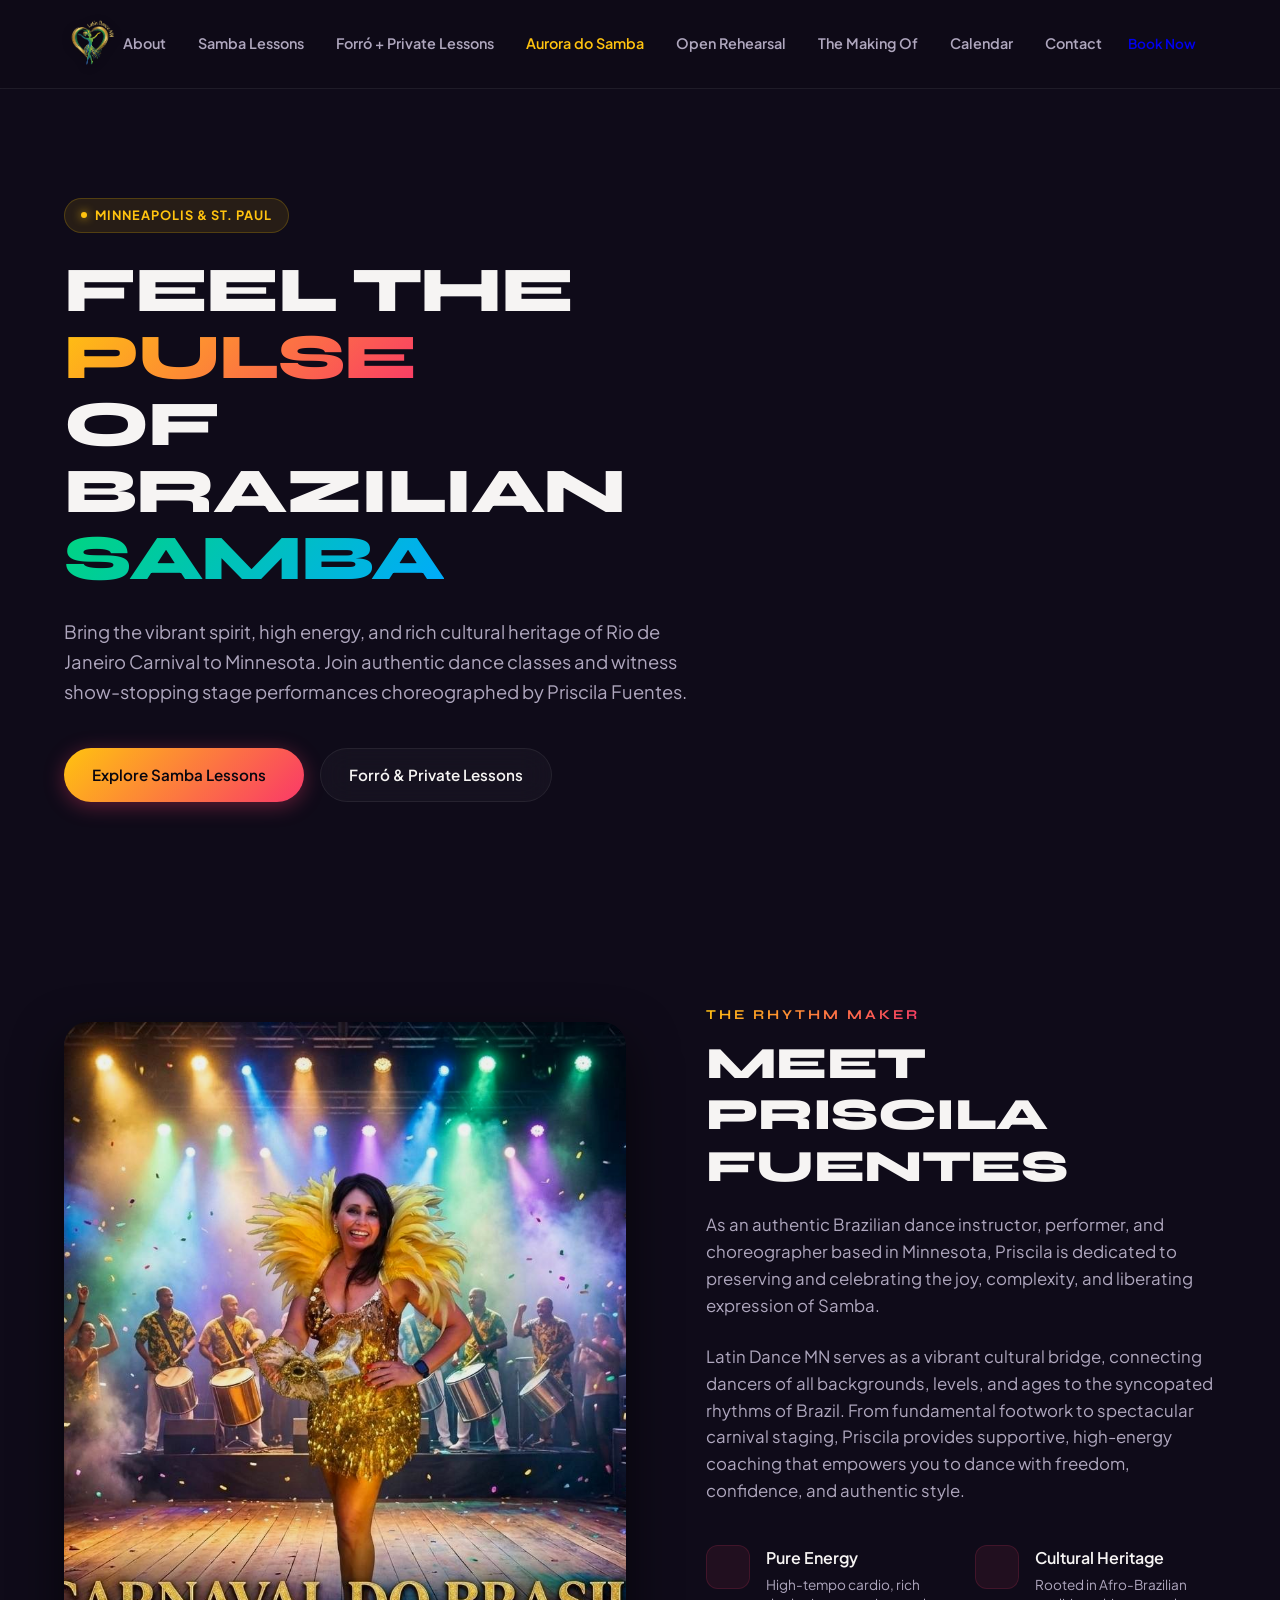
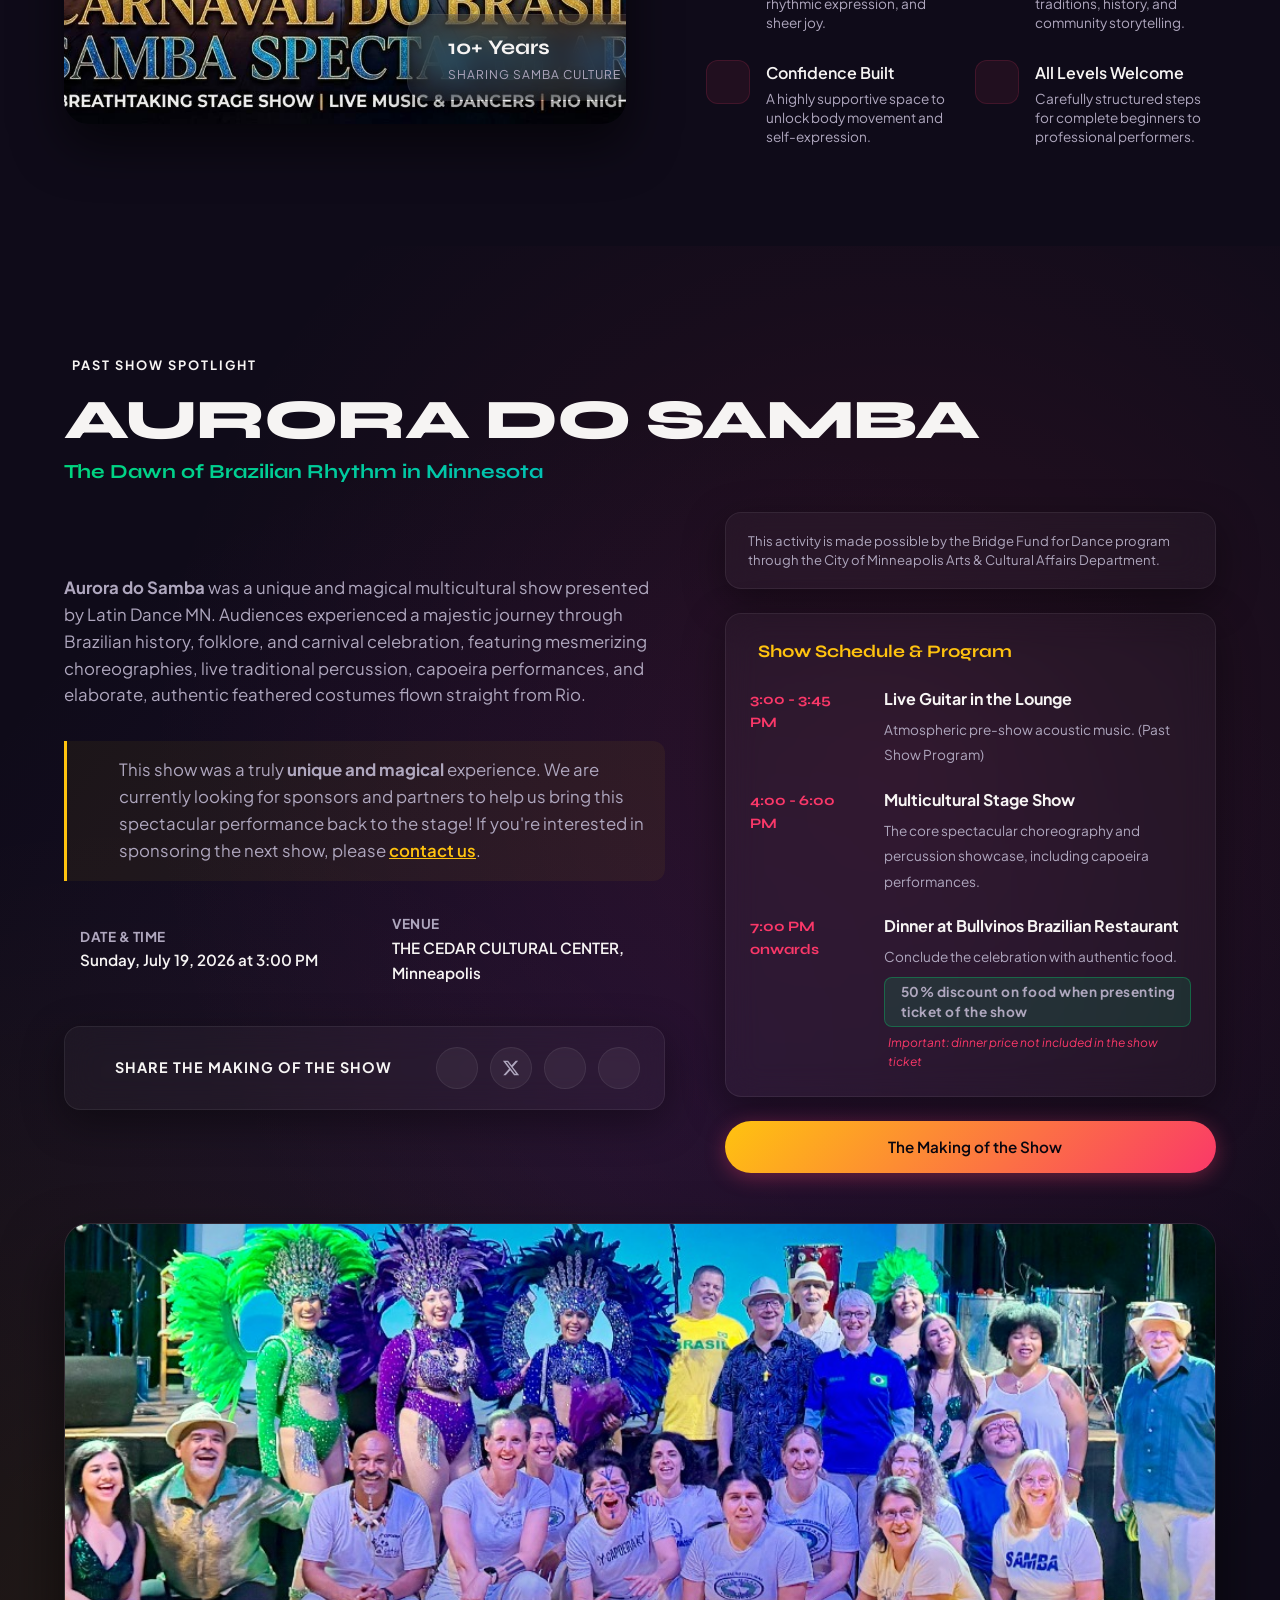
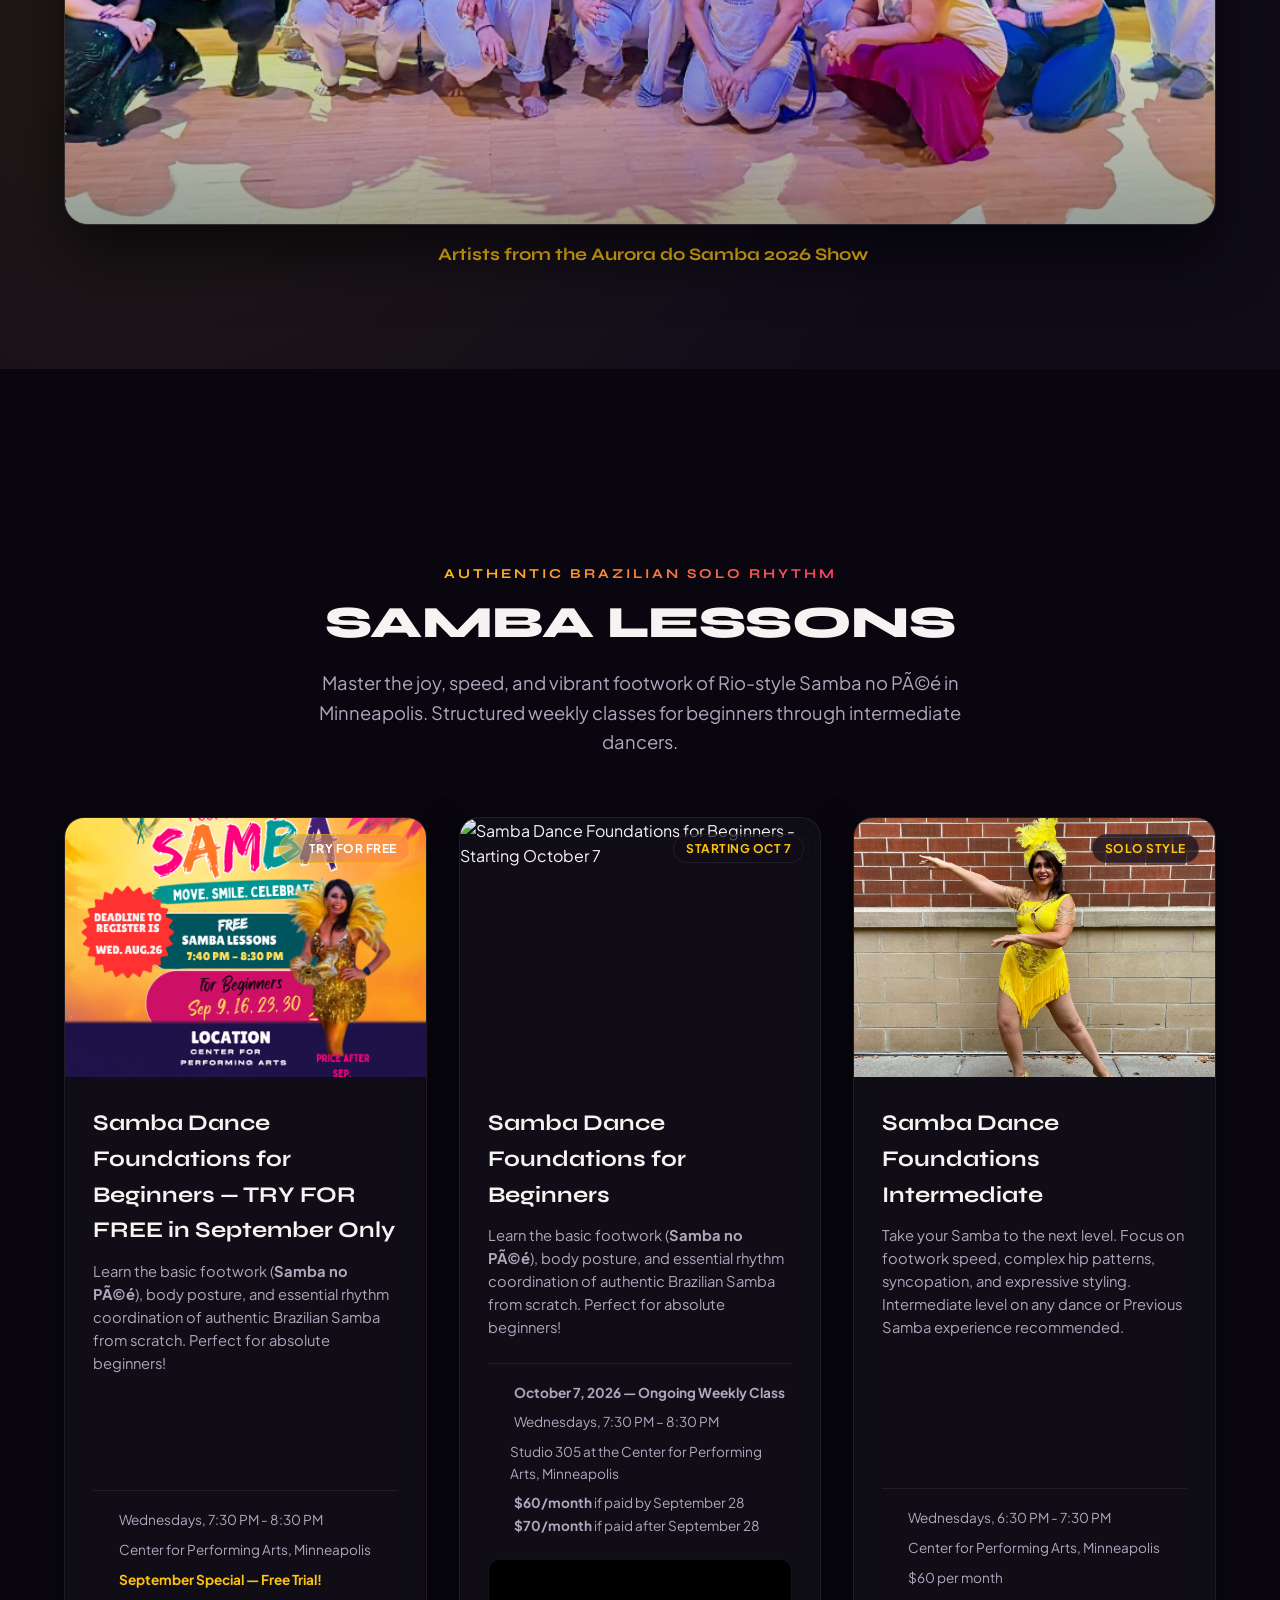
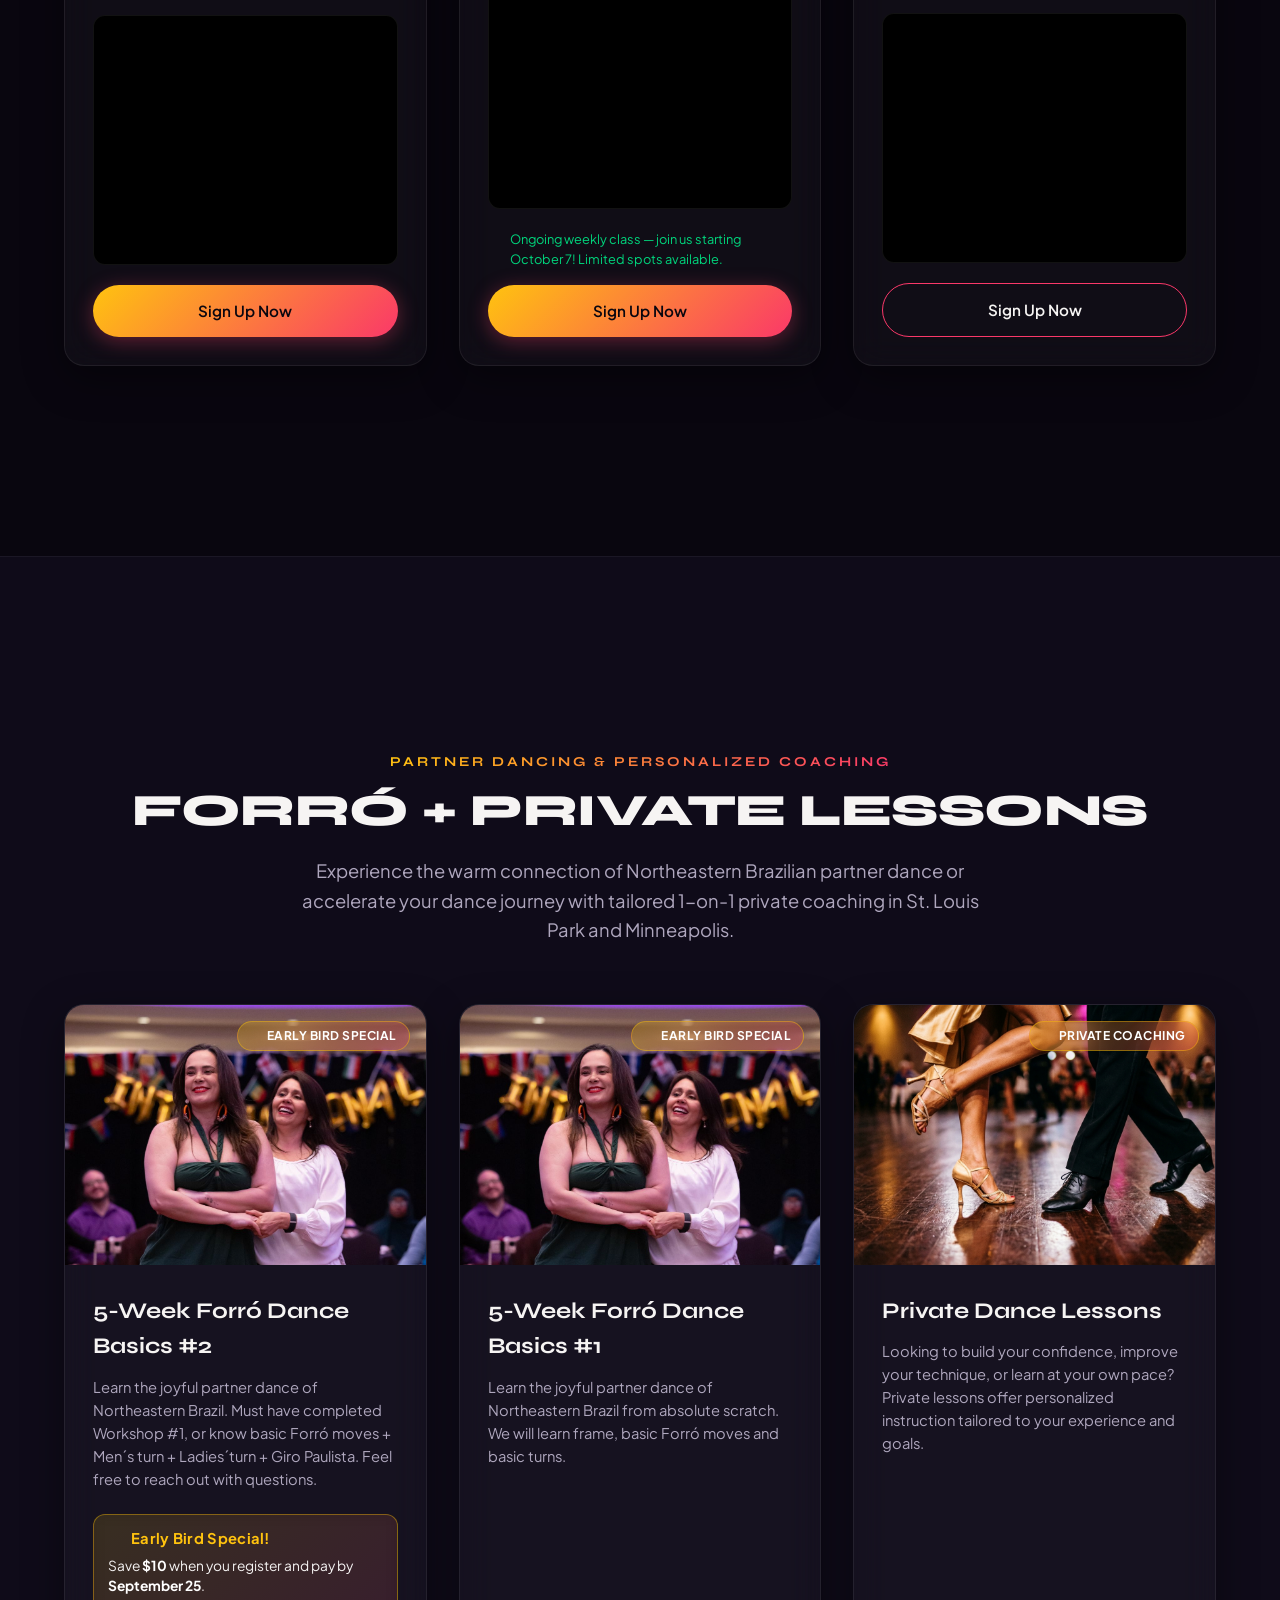
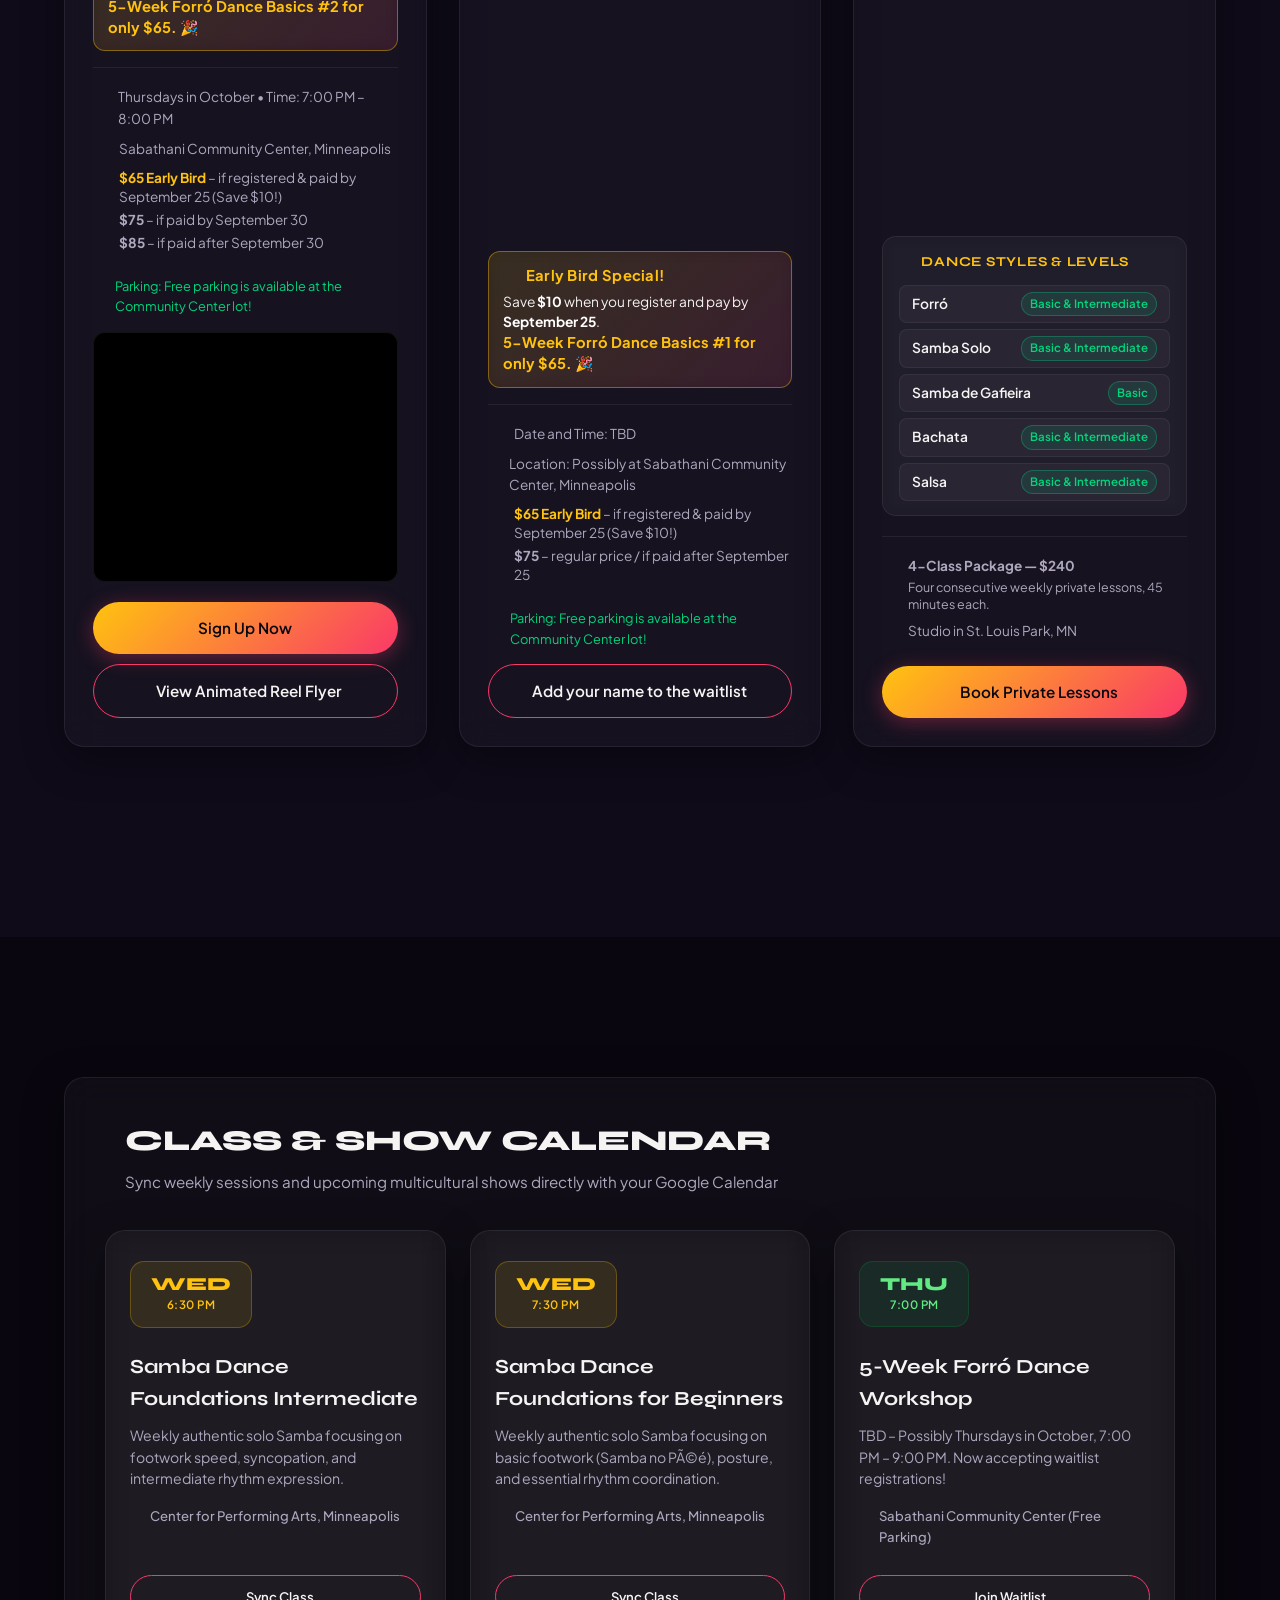
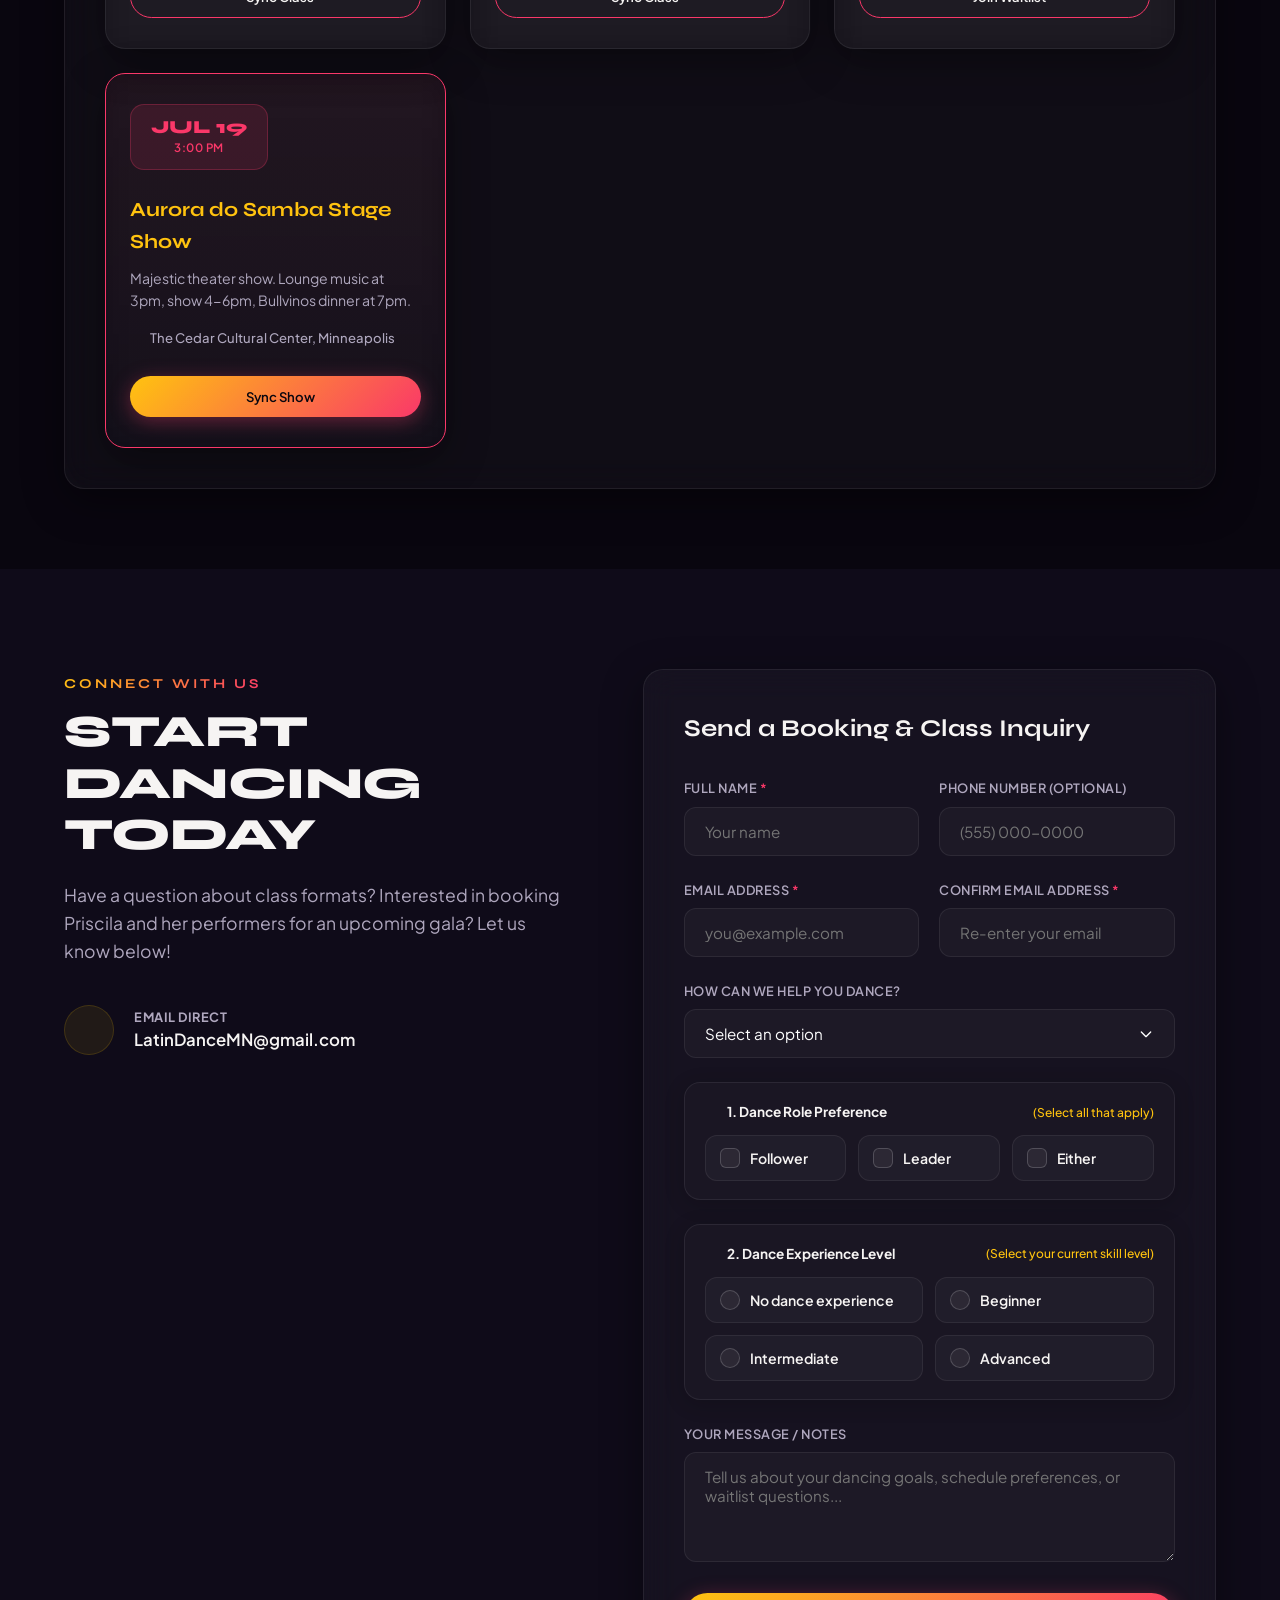
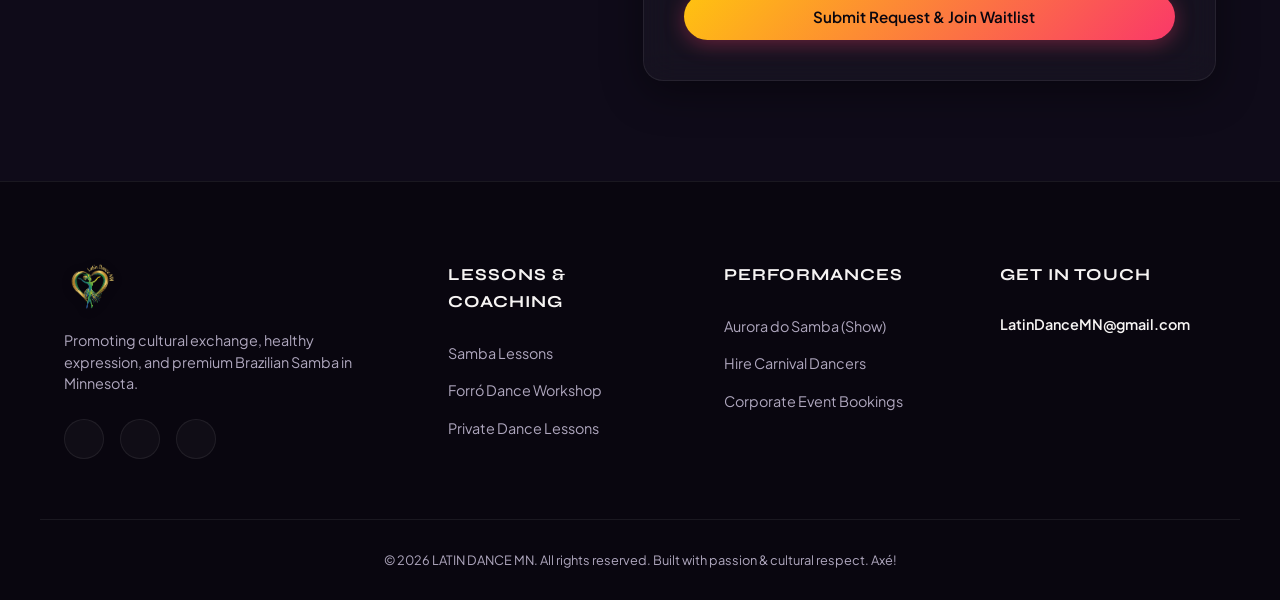
==== index.html @ f22fe615 "Add confirm email box and upgraded email validation Add confirm email box and upgraded email validat" ====
<!DOCTYPE html>
<html lang="en">
<head>
    <meta charset="UTF-8">
    <meta name="viewport" content="width=device-width, initial-scale=1.0">
    <title>Latin Dance MN | Authentic Brazilian Samba Classes & Performances</title>
    
    <!-- SEO Meta Tags -->
    <meta name="description" content="Experience the passion and rhythm of authentic Brazilian Samba in Minnesota with Priscila Fuentes. Join Samba classes, book breathtaking carnival performances, and get tickets for Aurora do Samba!">
    <meta name="keywords" content="Samba MN, Latin Dance Minnesota, Samba classes Minneapolis, Samba dancer St Paul, Brazilian dance instructor, Samba performance, Aurora do Samba, Priscila Fuentes">
    <meta name="author" content="Latin Dance MN">
    
    <!-- Open Graph / Facebook -->
    <meta property="og:type" content="website">
    <meta property="og:url" content="https://latindancemn.com/">
    <meta property="og:title" content="Latin Dance MN | Authentic Brazilian Samba in Minnesota">
    <meta property="og:description" content="Experience the energy of Rio Carnival right here in Minnesota. Samba classes, private coaching, and spectacular stage performances by Priscila Fuentes.">
    <meta property="og:image" content="assets/hero_bg.png">

    <!-- Twitter -->
    <meta property="twitter:card" content="summary_large_image">
    <meta property="twitter:title" content="Latin Dance MN | Authentic Brazilian Samba in Minnesota">
    <meta property="twitter:description" content="Join Samba classes, book breathtaking carnival performances, and get tickets for Aurora do Samba in Minnesota.">
    <meta property="twitter:image" content="assets/hero_bg.png">

    <!-- Google Fonts -->
    <link rel="preconnect" href="https://fonts.googleapis.com">
    <link rel="preconnect" href="https://fonts.gstatic.com" crossorigin>
    <link href="https://fonts.googleapis.com/css2?family=Plus+Jakarta+Sans:wght@300;400;500;600;700&family=Syne:wght@500;700;800&display=swap" rel="stylesheet">
    
    <!-- Lucide Icons for high-end iconography -->
    <script src="https://unpkg.com/lucide@latest"></script>

    <!-- Custom Styling -->
    <link rel="stylesheet" href="style.css?v=2.1">
</head>
<body>
    
    <!-- Background Ambient Glows -->
    <div class="ambient-glow glow-1"></div>
    <div class="ambient-glow glow-2"></div>
    <div class="ambient-glow glow-3"></div>

    <!-- Navigation Header -->
    <header class="main-header">
        <div class="header-container">
            <a href="#" class="logo">
                <img src="assets/logo_new.png" alt="Latin Dance MN Logo" class="logo-img">
                <span class="logo-text"><span class="logo-accent">LATIN DANCE</span> MN</span>
            </a>
            
            <nav class="nav-menu" id="navMenu">
                <a href="#about" class="nav-link">About</a>
                <a href="#samba-lessons" class="nav-link">Samba Lessons</a>
                <a href="#forro-private" class="nav-link">Forró + Private Lessons</a>
                <a href="#aurora" class="nav-link highlighted-nav">Aurora do Samba</a>
                <a href="https://www.instagram.com/reel/DZa_QMSOzoN/?igsh=MTI3dDJyNWJzODJwcg==" target="_blank" rel="noopener noreferrer" class="nav-link">Open Rehearsal</a>
                <a href="https://canva.link/themakingofauroradosambashow" target="_blank" rel="noopener noreferrer" class="nav-link">The Making Of</a>
                <a href="#calendar" class="nav-link">Calendar</a>
                <a href="#contact" class="nav-link">Contact</a>
            </nav>

            <div class="nav-actions">
                <a href="#contact" class="btn btn-nav">Book Now</a>
                <button class="mobile-toggle" id="mobileToggle" aria-label="Toggle Menu">
                    <i data-lucide="menu" class="icon-open"></i>
                    <i data-lucide="x" class="icon-close" style="display: none;"></i>
                </button>
            </div>
        </div>
    </header>

    <!-- Hero Section -->
    <section class="hero" id="hero">
        <div class="hero-bg" style="background-image: linear-gradient(to right, rgba(15, 10, 24, 0.9) 30%, rgba(15, 10, 24, 0.4) 100%), url('assets/hero_bg.png');"></div>
        <div class="hero-container">
            <div class="hero-content">
                <div class="badge-container">
                    <span class="badge"><span class="badge-dot"></span> Minneapolis & St. Paul</span>
                </div>
                <h1 class="hero-title">
                    FEEL THE <span class="text-gradient">PULSE</span><br>
                    OF BRAZILIAN <span class="text-gradient-alt">SAMBA</span>
                </h1>
                <p class="hero-description">
                    Bring the vibrant spirit, high energy, and rich cultural heritage of Rio de Janeiro Carnival to Minnesota. Join authentic dance classes and witness show-stopping stage performances choreographed by Priscila Fuentes.
                </p>
                <div class="hero-actions">
                    <a href="#samba-lessons" class="btn btn-primary">
                        <span>Explore Samba Lessons</span>
                        <i data-lucide="arrow-right"></i>
                    </a>
                    <a href="#forro-private" class="btn btn-secondary">
                        <span>Forró & Private Lessons</span>
                    </a>
                </div>
            </div>
        </div>
        <div class="hero-scroll-indicator">
            <a href="#about" class="scroll-arrow" aria-label="Scroll down">
                <i data-lucide="chevron-down"></i>
            </a>
        </div>
    </section>

    <!-- About Section -->
    <section class="about" id="about">
        <div class="section-container">
            <div class="about-grid">
                <div class="about-visual">
                    <div class="visual-card">
                        <img src="assets/meet_priscila.jpg" alt="Samba Show Performance" class="visual-img">
                        <div class="visual-overlay-card glass">
                            <i data-lucide="sparkles" class="card-icon text-gradient"></i>
                            <div class="card-text">
                                <span class="card-title">10+ Years</span>
                                <span class="card-subtitle">Sharing Samba Culture</span>
                            </div>
                        </div>
                    </div>
                </div>
                <div class="about-content">
                    <span class="section-subtitle text-gradient">The Rhythm Maker</span>
                    <h2 class="section-title">MEET PRISCILA FUENTES</h2>
                    <p class="section-desc">
                        As an authentic Brazilian dance instructor, performer, and choreographer based in Minnesota, Priscila is dedicated to preserving and celebrating the joy, complexity, and liberating expression of Samba. 
                    </p>
                    <p class="section-desc">
                        Latin Dance MN serves as a vibrant cultural bridge, connecting dancers of all backgrounds, levels, and ages to the syncopated rhythms of Brazil. From fundamental footwork to spectacular carnival staging, Priscila provides supportive, high-energy coaching that empowers you to dance with freedom, confidence, and authentic style.
                    </p>
                    
                    <div class="pillars-grid">
                        <div class="pillar-item">
                            <div class="pillar-icon"><i data-lucide="zap"></i></div>
                            <div>
                                <h4 class="pillar-title">Pure Energy</h4>
                                <p class="pillar-desc">High-tempo cardio, rich rhythmic expression, and sheer joy.</p>
                            </div>
                        </div>
                        <div class="pillar-item">
                            <div class="pillar-icon"><i data-lucide="heart"></i></div>
                            <div>
                                <h4 class="pillar-title">Cultural Heritage</h4>
                                <p class="pillar-desc">Rooted in Afro-Brazilian traditions, history, and community storytelling.</p>
                            </div>
                        </div>
                        <div class="pillar-item">
                            <div class="pillar-icon"><i data-lucide="shield-check"></i></div>
                            <div>
                                <h4 class="pillar-title">Confidence Built</h4>
                                <p class="pillar-desc">A highly supportive space to unlock body movement and self-expression.</p>
                            </div>
                        </div>
                        <div class="pillar-item">
                            <div class="pillar-icon"><i data-lucide="users"></i></div>
                            <div>
                                <h4 class="pillar-title">All Levels Welcome</h4>
                                <p class="pillar-desc">Carefully structured steps for complete beginners to professional performers.</p>
                            </div>
                        </div>
                    </div>
                </div>
            </div>
        </div>
    </section>

    <!-- Aurora do Samba Spotlight Section -->
    <section class="aurora" id="aurora">
        <div class="aurora-backdrop"></div>
        <div class="section-container">
            <div class="show-badge">
                <i data-lucide="sparkles" class="text-gradient"></i>
                <span>PAST SHOW SPOTLIGHT</span>
            </div>
            <h2 class="aurora-title">AURORA DO SAMBA</h2>
            <p class="aurora-tagline text-gradient-alt">The Dawn of Brazilian Rhythm in Minnesota</p>

            <div class="aurora-grid">
                <div class="aurora-content">
                    <p class="aurora-description">
                        <strong>Aurora do Samba</strong> was a unique and magical multicultural show presented by Latin Dance MN. Audiences experienced a majestic journey through Brazilian history, folklore, and carnival celebration, featuring mesmerizing choreographies, live traditional percussion, capoeira performances, and elaborate, authentic feathered costumes flown straight from Rio.
                    </p>
                    <p class="aurora-description sponsor-note">
                        <i data-lucide="sparkles" class="sponsor-icon"></i>
                        <span>This show was a truly <strong>unique and magical</strong> experience. We are currently looking for sponsors and partners to help us bring this spectacular performance back to the stage! If you're interested in sponsoring the next show, please <a href="#contact" class="sponsor-link">contact us</a>.</span>
                    </p>
                    
                    <div class="show-meta-grid">
                        <div class="show-meta-item">
                            <i data-lucide="calendar"></i>
                            <div>
                                <strong>Date & Time</strong>
                                <span>Sunday, July 19, 2026 at 3:00 PM</span>
                            </div>
                        </div>
                        <div class="show-meta-item">
                            <i data-lucide="map-pin"></i>
                            <div>
                                <strong>Venue</strong>
                                <span>THE CEDAR CULTURAL CENTER, Minneapolis</span>
                            </div>
                        </div>
                    </div>

                    <!-- Post on Social Media share actions -->
                    <div class="aurora-share glass animate-on-scroll">
                        <span class="share-title">
                            <i data-lucide="share-2" class="text-gradient"></i>
                            <span>Share the Making of the Show</span>
                        </span>
                        <div class="share-buttons">
                            <a href="https://www.facebook.com/sharer/sharer.php?u=https%3A%2F%2Fcanva.link%2Fthemakingofauroradosambashow" target="_blank" rel="noopener noreferrer" class="share-btn facebook" aria-label="Share on Facebook">
                                <i data-lucide="facebook"></i>
                            </a>
                            <a href="https://twitter.com/intent/tweet?url=https%3A%2F%2Fcanva.link%2Fthemakingofauroradosambashow&text=Take%20a%20behind-the-scenes%20look%20at%20the%20Making%20of%20Aurora%20do%20Samba%20Show!" target="_blank" rel="noopener noreferrer" class="share-btn twitter" aria-label="Share on X (Twitter)">
                                <svg width="18" height="18" viewBox="0 0 24 24" fill="currentColor" style="display: block; margin-top: 1px;">
                                    <path d="M18.244 2.25h3.308l-7.227 8.26 8.502 11.24H16.17l-5.214-6.817L4.99 21.75H1.68l7.73-8.835L1.254 2.25H8.08l4.713 6.231zm-1.161 17.52h1.833L7.084 4.126H5.117z"/>
                                </svg>
                            </a>
                            <a href="https://api.whatsapp.com/send?text=Check%20out%20the%20Making%20of%20Aurora%20do%20Samba%20Show!%20https%3A%2F%2Fcanva.link%2Fthemakingofauroradosambashow" target="_blank" rel="noopener noreferrer" class="share-btn whatsapp" aria-label="Share on WhatsApp">
                                <i data-lucide="message-circle"></i>
                            </a>
                            <a href="https://www.linkedin.com/sharing/share-offsite/?url=https%3A%2F%2Fcanva.link%2Fthemakingofauroradosambashow" target="_blank" rel="noopener noreferrer" class="share-btn linkedin" aria-label="Share on LinkedIn">
                                <i data-lucide="linkedin"></i>
                            </a>
                        </div>
                    </div>

                </div>

                <div class="aurora-visual animate-on-scroll">
                    <!-- Funding Attribution -->
                    <div class="funding-attribution glass" style="margin-top: 0; margin-bottom: 24px;">
                        <img src="assets/minneapolis_logo.png" alt="City of Minneapolis Logo" class="funding-logo" onerror="this.style.display='none'">
                        <p class="funding-text">This activity is made possible by the Bridge Fund for Dance program through the City of Minneapolis Arts & Cultural Affairs Department.</p>
                    </div>

                    <!-- Detailed Show Schedule -->
                    <div class="show-schedule-card glass" style="margin-bottom: 24px;">
                        <h4 class="schedule-title">
                            <i data-lucide="clock"></i> Show Schedule & Program
                        </h4>
                        <div class="schedule-timeline">
                            <div class="schedule-item">
                                <span class="schedule-time">3:00 - 3:45 PM</span>
                                <div class="schedule-desc">
                                    <strong>Live Guitar in the Lounge</strong>
                                    <span>Atmospheric pre-show acoustic music.</span>
                                    <span>(Past Show Program)</span>
                                </div>
                            </div>
                            <div class="schedule-item">
                                <span class="schedule-time">4:00 - 6:00 PM</span>
                                <div class="schedule-desc">
                                    <strong>Multicultural Stage Show</strong>
                                    <span>The core spectacular choreography and percussion showcase, including capoeira performances.</span>
                                </div>
                            </div>
                            <div class="schedule-item">
                                <span class="schedule-time">7:00 PM onwards</span>
                                <div class="schedule-desc">
                                    <strong>Dinner at Bullvinos Brazilian Restaurant</strong>
                                    <span>Conclude the celebration with authentic food.</span>
                                    <div>
                                        <span class="discount-badge">
                                            <i data-lucide="tag"></i> 50% discount on food when presenting ticket of the show
                                        </span>
                                    </div>
                                    <div class="discount-disclaimer">
                                        <i data-lucide="info"></i> Important: dinner price not included in the show ticket
                                    </div>
                                </div>
                            </div>
                        </div>
                    </div>

                    <div class="aurora-actions">
                        <a href="https://canva.link/themakingofauroradosambashow" target="_blank" rel="noopener noreferrer" class="btn btn-primary btn-aurora btn-making-of" style="width: 100%; justify-content: center;">
                            <i data-lucide="presentation"></i>
                            <span>The Making of the Show</span>
                        </a>
                    </div>
                </div>
            </div>

            <!-- Full Width Group Photo Showcase -->
            <div class="aurora-artist-showcase animate-on-scroll" style="margin-top: 50px;">
                <div class="artist-photo-container glass">
                    <img src="assets/group_aurora.jpg" alt="Artists from the Aurora do Samba 2026 Show" class="artist-photo">
                    <div class="artist-photo-overlay"></div>
                </div>
                <div style="margin-top: 16px; text-align: center; font-family: var(--font-headers); font-weight: 700; font-size: 1.1rem; color: var(--accent-gold); display: flex; align-items: center; justify-content: center; gap: 8px;">
                    <i data-lucide="sparkles" style="width: 18px; height: 18px;"></i>
                    <span>Artists from the Aurora do Samba 2026 Show</span>
                </div>
            </div>
        </div>
    </section>

    <!-- Samba Lessons Section -->
    <section class="classes samba-lessons-section" id="samba-lessons">
        <div class="section-container">
            <div class="section-header text-center">
                <span class="section-subtitle text-gradient">Authentic Brazilian Solo Rhythm</span>
                <h2 class="section-title">SAMBA LESSONS</h2>
                <p class="section-lead">Master the joy, speed, and vibrant footwork of Rio-style Samba no PÃ©é in Minneapolis. Structured weekly classes for beginners through intermediate dancers.</p>
            </div>
            
            <div class="classes-grid">
                <!-- Class Card 1: Beginners - September Free -->
                <div class="class-card glass animate-on-scroll">
                    <div class="class-img-container">
                        <img src="assets/FREE BegginersSambaLessons.png" alt="Samba Dance Foundations for Beginners — TRY FOR FREE in September Only" class="class-img class-img-flyer">
                        <span class="class-tag tag-featured"><i data-lucide="sparkles"></i> TRY FOR FREE</span>
                    </div>
                    <div class="class-body">
                        <h3 class="class-title">Samba Dance Foundations for Beginners — TRY FOR FREE in September Only</h3>
                        <p class="class-desc">Learn the basic footwork (<strong>Samba no PÃ©é</strong>), body posture, and essential rhythm coordination of authentic Brazilian Samba from scratch. Perfect for absolute beginners!</p>
                        <ul class="class-details">
                            <li><i data-lucide="clock"></i> Wednesdays, 7:30 PM - 8:30 PM</li>
                            <li><i data-lucide="map-pin"></i> Center for Performing Arts, Minneapolis</li>
                            <li><i data-lucide="tag"></i> <strong style="color: var(--accent-gold);">September Special — Free Trial!</strong></li>
                        </ul>
                        <div class="class-video-preview" style="margin-bottom: 20px; border-radius: 12px; overflow: hidden; border: 1px solid var(--glass-border); aspect-ratio: 9/16; max-height: 250px; width: 100%; display: flex; justify-content: center; background: black;">
                            <video autoplay loop muted playsinline style="height: 100%; max-width: 100%; object-fit: contain; cursor: pointer;">
                                <source src="assets/Samba for Beginners.mp4" type="video/mp4">
                            </video>
                        </div>
                        <div class="class-footer">
                            <a href="#contact" class="btn btn-primary btn-full class-book-trigger" data-class="Samba Dance Foundations for Beginners - Free September" style="width: 100%; justify-content: center;">Sign Up Now</a>
                        </div>
                    </div>
                </div>

                <!-- Class Card 2: Beginners - Starting October 7 -->
                <div class="class-card glass animate-on-scroll">
                    <div class="class-img-container">
                        <img src="assets/SambaDanceFoundationsforBeginners.jpg" alt="Samba Dance Foundations for Beginners - Starting October 7" class="class-img">
                        <span class="class-tag">Starting Oct 7</span>
                    </div>
                    <div class="class-body">
                        <h3 class="class-title">Samba Dance Foundations for Beginners</h3>
                        <p class="class-desc">Learn the basic footwork (<strong>Samba no PÃ©é</strong>), body posture, and essential rhythm coordination of authentic Brazilian Samba from scratch. Perfect for absolute beginners!</p>
                        <ul class="class-details">
                            <li><i data-lucide="calendar"></i> <strong>October 7, 2026 — Ongoing Weekly Class</strong></li>
                            <li><i data-lucide="clock"></i> Wednesdays, 7:30 PM – 8:30 PM</li>
                            <li><i data-lucide="map-pin"></i> Studio 305 at the Center for Performing Arts, Minneapolis</li>
                            <li class="class-pricing-multi">
                                <i data-lucide="dollar-sign"></i>
                                <div class="pricing-tier-group">
                                    <div><strong>$60/month</strong> if paid by September 28</div>
                                    <div><strong>$70/month</strong> if paid after September 28</div>
                                </div>
                            </li>
                        </ul>
                        <div class="class-video-preview" style="margin-bottom: 20px; border-radius: 12px; overflow: hidden; border: 1px solid var(--glass-border); aspect-ratio: 9/16; max-height: 250px; width: 100%; display: flex; justify-content: center; background: black;">
                            <video autoplay loop muted playsinline style="height: 100%; max-width: 100%; object-fit: contain; cursor: pointer;">
                                <source src="assets/SambaDanceFoundationsforBeginners.mp4" type="video/mp4">
                                <source src="assets/SambaDanceFoundationsforBeginners.mp4.mov" type="video/mp4">
                            </video>
                        </div>
                        <div class="class-waiting-list-notice" style="font-size: 0.8rem; color: var(--accent-teal); margin-bottom: 15px; display: flex; align-items: flex-start; gap: 8px;">
                            <i data-lucide="circle-check" style="width: 14px; height: 14px; flex-shrink: 0; margin-top: 2px; color: var(--accent-teal);"></i>
                            <span>Ongoing weekly class — join us starting October 7! Limited spots available.</span>
                        </div>
                        <div class="class-footer" style="margin-top: auto;">
                            <a href="#contact" class="btn btn-primary btn-full class-book-trigger" data-class="Samba Dance Foundations for Beginners - October" style="width: 100%; justify-content: center;">Sign Up Now</a>
                        </div>
                    </div>
                </div>

                <!-- Class Card 3: Intermediate -->
                <div class="class-card glass animate-on-scroll">
                    <div class="class-img-container">
                        <img src="assets/SambaDanceFoundations_Intermediate.JPG" alt="Samba Dance Foundations Intermediate" class="class-img">
                        <span class="class-tag">Solo Style</span>
                    </div>
                    <div class="class-body">
                        <h3 class="class-title">Samba Dance Foundations Intermediate</h3>
                        <p class="class-desc">Take your Samba to the next level. Focus on footwork speed, complex hip patterns, syncopation, and expressive styling. Intermediate level on any dance or Previous Samba experience recommended.</p>
                        <ul class="class-details">
                            <li><i data-lucide="clock"></i> Wednesdays, 6:30 PM - 7:30 PM</li>
                            <li><i data-lucide="map-pin"></i> Center for Performing Arts, Minneapolis</li>
                            <li><i data-lucide="dollar-sign"></i> $60 per month</li>
                        </ul>
                        <div class="class-video-preview" style="margin-bottom: 20px; border-radius: 12px; overflow: hidden; border: 1px solid var(--glass-border); aspect-ratio: 9/16; max-height: 250px; width: 100%; display: flex; justify-content: center; background: black;">
                            <video autoplay loop muted playsinline style="height: 100%; max-width: 100%; object-fit: contain; cursor: pointer;">
                                <source src="assets/SambaDanceFoundationsIntermediate.mp4" type="video/mp4">
                            </video>
                        </div>
                        <div class="class-footer">
                            <a href="#contact" class="btn btn-outline btn-full class-book-trigger" data-class="Samba Dance Foundations Intermediate" style="width: 100%; justify-content: center;">Sign Up Now</a>
                        </div>
                    </div>
                </div>
            </div>
        </div>
    </section>

    <!-- Forró + Private Lessons Section -->
    <section class="classes forro-private-section" id="forro-private">
        <div class="section-container">
            <div class="section-header text-center">
                <span class="section-subtitle text-gradient">Partner Dancing & Personalized Coaching</span>
                <h2 class="section-title">FORRÓ + PRIVATE LESSONS</h2>
                <p class="section-lead">Experience the warm connection of Northeastern Brazilian partner dance or accelerate your dance journey with tailored 1-on-1 private coaching in St. Louis Park and Minneapolis.</p>
            </div>
            
            <div class="classes-grid">
                <!-- Class Card 1: 5-Week Forró Dance Basics #2 -->
                <div class="class-card glass animate-on-scroll">
                    <div class="class-img-container">
                        <img src="assets/forro_photo.jpg" alt="5-Week Forró Dance Basics #2" class="class-img class-img-top">
                        <span class="class-tag tag-featured"><i data-lucide="sparkles"></i> Early Bird Special</span>
                    </div>
                    <div class="class-body">
                        <h3 class="class-title">5-Week Forró Dance Basics #2</h3>
                        <p class="class-desc">Learn the joyful partner dance of Northeastern Brazil. Must have completed Workshop #1, or know basic Forró moves + Men´s turn + Ladies´turn + Giro Paulista. Feel free to reach out with questions.</p>
                        
                        <!-- Early Bird Promotional Banner -->
                        <div class="promo-callout">
                            <div class="promo-callout-header">
                                <i data-lucide="sparkles"></i>
                                <span>Early Bird Special!</span>
                            </div>
                            <div class="promo-callout-body">
                                Save <strong>$10</strong> when you register and pay by <strong>September 25</strong>.<br>
                                <span class="promo-price-highlight">5-Week Forró Dance Basics #2 for only $65. 🎉</span>
                            </div>
                        </div>

                        <ul class="class-details">
                            <li><i data-lucide="clock"></i> Thursdays in October &bull; Time: 7:00 PM – 8:00 PM</li>
                            <li><i data-lucide="map-pin"></i> Sabathani Community Center, Minneapolis</li>
                            <li class="class-pricing-multi">
                                <i data-lucide="dollar-sign"></i>
                                <div class="pricing-tier-group">
                                    <div><strong style="color: var(--accent-gold);">$65 Early Bird</strong> – if registered &amp; paid by September 25 (Save $10!)</div>
                                    <div><strong>$75</strong> – if paid by September 30</div>
                                    <div><strong>$85</strong> – if paid after September 30</div>
                                </div>
                            </li>
                        </ul>
                        <div class="class-waiting-list-notice" style="font-size: 0.8rem; color: var(--accent-teal); margin-bottom: 15px; display: flex; align-items: flex-start; gap: 8px;">
                            <i data-lucide="circle-check" style="width: 14px; height: 14px; flex-shrink: 0; margin-top: 2px; color: var(--accent-teal);"></i>
                            <span>Parking: Free parking is available at the Community Center lot!</span>
                        </div>
                        <div class="class-video-preview" style="margin-bottom: 20px; border-radius: 12px; overflow: hidden; border: 1px solid var(--glass-border); aspect-ratio: 9/16; max-height: 250px; width: 100%; display: flex; justify-content: center; background: black;">
                            <video autoplay loop muted playsinline style="height: 100%; max-width: 100%; object-fit: contain; cursor: pointer;">
                                <source src="assets/forro_video.mp4" type="video/mp4">
                            </video>
                        </div>
                        <div class="class-footer" style="display: flex; flex-direction: column; gap: 10px;">
                            <a href="#contact" class="btn btn-primary btn-full class-book-trigger" data-class="5-Week Forró Dance Workshop Basic #2" style="width: 100%; justify-content: center;">Sign Up Now</a>
                            <a href="flyer.html" class="btn btn-outline btn-full" style="width: 100%; justify-content: center; gap: 8px;">
                                <i data-lucide="sparkles"></i>
                                <span>View Animated Reel Flyer</span>
                            </a>
                        </div>
                    </div>
                </div>

                <!-- Class Card 2: 5-Week Forró Dance Basics #1 -->
                <div class="class-card glass animate-on-scroll">
                    <div class="class-img-container">
                        <img src="assets/forro_photo.jpg" alt="5-Week Forró Dance Basics #1" class="class-img class-img-top">
                        <span class="class-tag tag-featured"><i data-lucide="sparkles"></i> Early Bird Special</span>
                    </div>
                    <div class="class-body">
                        <h3 class="class-title">5-Week Forró Dance Basics #1</h3>
                        <p class="class-desc">Learn the joyful partner dance of Northeastern Brazil from absolute scratch. We will learn frame, basic Forró moves and basic turns.</p>
                        
                        <!-- Early Bird Promotional Banner -->
                        <div class="promo-callout">
                            <div class="promo-callout-header">
                                <i data-lucide="sparkles"></i>
                                <span>Early Bird Special!</span>
                            </div>
                            <div class="promo-callout-body">
                                Save <strong>$10</strong> when you register and pay by <strong>September 25</strong>.<br>
                                <span class="promo-price-highlight">5-Week Forró Dance Basics #1 for only $65. 🎉</span>
                            </div>
                        </div>

                        <ul class="class-details">
                            <li><i data-lucide="clock"></i> Date and Time: TBD</li>
                            <li><i data-lucide="map-pin"></i> Location: Possibly at Sabathani Community Center, Minneapolis</li>
                            <li class="class-pricing-multi">
                                <i data-lucide="dollar-sign"></i>
                                <div class="pricing-tier-group">
                                    <div><strong style="color: var(--accent-gold);">$65 Early Bird</strong> – if registered &amp; paid by September 25 (Save $10!)</div>
                                    <div><strong>$75</strong> – regular price / if paid after September 25</div>
                                </div>
                            </li>
                        </ul>
                        <div class="class-waiting-list-notice" style="font-size: 0.8rem; color: var(--accent-teal); margin-bottom: 15px; display: flex; align-items: flex-start; gap: 8px;">
                            <i data-lucide="circle-check" style="width: 14px; height: 14px; flex-shrink: 0; margin-top: 2px; color: var(--accent-teal);"></i>
                            <span>Parking: Free parking is available at the Community Center lot!</span>
                        </div>
                        <div class="class-footer" style="margin-top: auto;">
                            <a href="#contact" class="btn btn-outline btn-full class-book-trigger" data-class="5-Week Forró Dance Basics #1" style="width: 100%; justify-content: center;">Add your name to the waitlist</a>
                        </div>
                    </div>
                </div>

                <!-- Class Card 3: Private Dance Lessons -->
                <div class="class-card glass animate-on-scroll">
                    <div class="class-img-container">
                        <img src="assets/private_lessons_footwork.jpg" alt="Private Dance Lessons Footwork" class="class-img">
                        <span class="class-tag tag-featured"><i data-lucide="sparkles"></i> Private Coaching</span>
                    </div>
                    <div class="class-body">
                        <h3 class="class-title">Private Dance Lessons</h3>
                        <p class="class-desc">Looking to build your confidence, improve your technique, or learn at your own pace? Private lessons offer personalized instruction tailored to your experience and goals.</p>
                        
                        <div class="styles-levels-container">
                            <h4 class="styles-levels-title">
                                <i data-lucide="music-2"></i>
                                <span>Dance Styles & Levels</span>
                            </h4>
                            <div class="styles-levels-list">
                                <div class="style-level-badge">
                                    <span class="dance-name">Forró</span>
                                    <span class="dance-level">Basic & Intermediate</span>
                                </div>
                                <div class="style-level-badge">
                                    <span class="dance-name">Samba Solo</span>
                                    <span class="dance-level">Basic & Intermediate</span>
                                </div>
                                <div class="style-level-badge">
                                    <span class="dance-name">Samba de Gafieira</span>
                                    <span class="dance-level">Basic</span>
                                </div>
                                <div class="style-level-badge">
                                    <span class="dance-name">Bachata</span>
                                    <span class="dance-level">Basic & Intermediate</span>
                                </div>
                                <div class="style-level-badge">
                                    <span class="dance-name">Salsa</span>
                                    <span class="dance-level">Basic & Intermediate</span>
                                </div>
                            </div>
                        </div>

                        <ul class="class-details">
                            <li class="class-pricing-package">
                                <i data-lucide="tag"></i>
                                <div>
                                    <strong>4-Class Package — $240</strong>
                                    <span class="package-subtitle">Four consecutive weekly private lessons, 45 minutes each.</span>
                                </div>
                            </li>
                            <li>
                                <i data-lucide="map-pin"></i>
                                <span>Studio in St. Louis Park, MN</span>
                            </li>
                        </ul>

                        <div class="class-footer">
                            <a href="#contact" class="btn btn-primary btn-full class-book-trigger" data-class="Private Dance Lessons" style="width: 100%; justify-content: center; gap: 8px;">
                                <i data-lucide="sparkles"></i>
                                <span>Book Private Lessons</span>
                            </a>
                        </div>
                    </div>
                </div>
            </div>
        </div>
    </section>





    <!-- Calendar Section -->
    <section class="calendar-section" id="calendar" style="background-color: var(--bg-darker);">
        <div class="section-container" style="padding-top: 80px; padding-bottom: 80px;">
            <!-- Interactive Calendar Sync Panel -->
            <div class="calendar-panel glass animate-on-scroll">
                <div class="calendar-header">
                    <div class="calendar-title-group">
                        <i data-lucide="calendar" class="calendar-header-icon text-gradient"></i>
                        <div>
                            <h3 class="calendar-title">Class & Show Calendar</h3>
                            <p class="calendar-subtitle">Sync weekly sessions and upcoming multicultural shows directly with your Google Calendar</p>
                        </div>
                    </div>
                </div>
                <div class="calendar-events-grid">
                    <!-- Calendar Event 1: Intermediate -->
                    <div class="calendar-event-item glass">
                        <div class="event-date-badge wed">
                            <span class="event-day-num">Wed</span>
                            <span class="event-time-label">6:30 PM</span>
                        </div>
                        <div class="event-details">
                            <h4 class="event-name">Samba Dance Foundations Intermediate</h4>
                            <p class="event-desc-text">Weekly authentic solo Samba focusing on footwork speed, syncopation, and intermediate rhythm expression.</p>
                            <p class="event-location-text"><i data-lucide="map-pin"></i> Center for Performing Arts, Minneapolis</p>
                        </div>
                        <div class="event-sync-action">
                            <a href="https://calendar.google.com/calendar/render?action=TEMPLATE&text=Samba+Dance+Foundations+Intermediate+-+Latin+Dance+MN&dates=20260603T183000/20260603T193000&details=Weekly+authentic+Samba+Foundations+Intermediate+lessons+with+Priscila+Fuentes+at+the+Center+for+Performing+Arts.&location=Center+for+Performing+Arts,+3754+Pleasant+Ave,+Minneapolis,+MN+55409&recur=RRULE:FREQ=WEEKLY;BYDAY=WE" target="_blank" rel="noopener noreferrer" class="btn btn-outline btn-sync">
                                <i data-lucide="calendar-plus"></i>
                                <span>Sync Class</span>
                            </a>
                        </div>
                    </div>

                    <!-- Calendar Event 1.5: Beginners -->
                    <div class="calendar-event-item glass">
                        <div class="event-date-badge wed">
                            <span class="event-day-num">Wed</span>
                            <span class="event-time-label">7:30 PM</span>
                        </div>
                        <div class="event-details">
                            <h4 class="event-name">Samba Dance Foundations for Beginners</h4>
                            <p class="event-desc-text">Weekly authentic solo Samba focusing on basic footwork (Samba no PÃ©é), posture, and essential rhythm coordination.</p>
                            <p class="event-location-text"><i data-lucide="map-pin"></i> Center for Performing Arts, Minneapolis</p>
                        </div>
                        <div class="event-sync-action">
                            <a href="https://calendar.google.com/calendar/render?action=TEMPLATE&text=Samba+Dance+Foundations+for+Beginners+-+Latin+Dance+MN&dates=20260603T193000/20260603T203000&details=Weekly+authentic+Samba+Foundations+for+Beginners+lessons+with+Priscila+Fuentes+at+the+Center+for+Performing+Arts.&location=Center+for+Performing+Arts,+3754+Pleasant+Ave,+Minneapolis,+MN+55409&recur=RRULE:FREQ=WEEKLY;BYDAY=WE" target="_blank" rel="noopener noreferrer" class="btn btn-outline btn-sync">
                                <i data-lucide="calendar-plus"></i>
                                <span>Sync Class</span>
                            </a>
                        </div>
                    </div>
                    
                    <!-- Calendar Event 2 -->
                    <div class="calendar-event-item glass">
                        <div class="event-date-badge thu">
                            <span class="event-day-num">Thu</span>
                            <span class="event-time-label">7:00 PM</span>
                        </div>
                        <div class="event-details">
                            <h4 class="event-name">5-Week Forró Dance Workshop</h4>
                            <p class="event-desc-text">TBD – Possibly Thursdays in October, 7:00 PM – 9:00 PM. Now accepting waitlist registrations!</p>
                            <p class="event-location-text"><i data-lucide="map-pin"></i> Sabathani Community Center (Free Parking)</p>
                        </div>
                        <div class="event-sync-action">
                            <a href="#contact" class="btn btn-outline btn-sync class-book-trigger" data-class="Forró Dance Workshop">
                                <i data-lucide="clipboard-list"></i>
                                <span>Join Waitlist</span>
                            </a>
                        </div>
                    </div>

                    <!-- Calendar Event 3 -->
                    <div class="calendar-event-item glass highlight-show">
                        <div class="event-date-badge sun">
                            <span class="event-day-num">Jul 19</span>
                            <span class="event-time-label">3:00 PM</span>
                        </div>
                        <div class="event-details">
                            <h4 class="event-name">Aurora do Samba Stage Show</h4>
                            <p class="event-desc-text">Majestic theater show. Lounge music at 3pm, show 4-6pm, Bullvinos dinner at 7pm.</p>
                            <p class="event-location-text"><i data-lucide="map-pin"></i> The Cedar Cultural Center, Minneapolis</p>
                        </div>
                        <div class="event-sync-action">
                            <a href="https://calendar.google.com/calendar/render?action=TEMPLATE&text=Aurora+do+Samba+Show+-+Latin+Dance+MN&dates=20260719T150000/20260719T190000&details=Breathtaking+Brazilian+Samba+Multicultural+Stage+Show+at+The+Cedar+Cultural+Center.+Live+Guitar+at+3:00+PM,+Show+4:00+PM+-+6:00+PM,+7:00+PM+Dinner+at+Bullvinos+Brazilian+Restaurant.&location=The+Cedar+Cultural+Center,+416+Cedar+Ave,+Minneapolis,+MN+55454" target="_blank" rel="noopener noreferrer" class="btn btn-primary btn-sync">
                                <i data-lucide="calendar-plus"></i>
                                <span>Sync Show</span>
                            </a>
                        </div>
                    </div>
                </div>
            </div>
        </div>
    </section>

    <!-- Contact & Booking Section -->
    <section class="contact" id="contact">
        <div class="section-container">
            <div class="contact-grid">
                <div class="contact-info">
                    <span class="section-subtitle text-gradient">Connect with Us</span>
                    <h2 class="section-title">START DANCING TODAY</h2>
                    <p class="contact-lead">Have a question about class formats? Interested in booking Priscila and her performers for an upcoming gala? Let us know below!</p>
                    
                    <div class="contact-details">
                        <div class="contact-info-item">
                            <div class="contact-info-icon"><i data-lucide="mail"></i></div>
                            <div>
                                <strong>Email Direct</strong>
                                <a href="mailto:LatinDanceMN@gmail.com">LatinDanceMN@gmail.com</a>
                            </div>
                        </div>
                    </div>
                </div>

                <div class="contact-form-container glass">
                    <form action="https://formspree.io/f/mykvngkq" method="POST" id="contactForm" class="contact-form">
                        <input type="hidden" name="_subject" value="New dancing request from website">
                        <input type="hidden" name="_captcha" value="false">
                        <h3 class="form-title">Send a Booking & Class Inquiry</h3>
                        
                        <div class="form-group-row">
                            <div class="form-group">
                                <label for="name" class="form-label">Full Name <span style="color: var(--accent-pink);">*</span></label>
                                <input type="text" id="name" name="name" class="form-input" placeholder="Your name" required>
                            </div>
                            <div class="form-group">
                                <label for="phone" class="form-label">Phone Number (Optional)</label>
                                <input type="tel" id="phone" name="phone" class="form-input" placeholder="(555) 000-0000" autocomplete="tel">
                            </div>
                        </div>

                        <div class="form-group-row">
                            <div class="form-group email-field-group">
                                <label for="email" class="form-label">Email Address <span style="color: var(--accent-pink);">*</span></label>
                                <input type="email" id="email" name="email" class="form-input" placeholder="you@example.com" required autocomplete="email" spellcheck="false">
                                <div id="emailFeedback" class="field-feedback" aria-live="polite"></div>
                            </div>
                            <div class="form-group confirm-email-field-group">
                                <label for="confirmEmail" class="form-label">Confirm Email Address <span style="color: var(--accent-pink);">*</span></label>
                                <input type="email" id="confirmEmail" name="confirmEmail" class="form-input" placeholder="Re-enter your email" required autocomplete="email" spellcheck="false">
                                <div id="confirmEmailFeedback" class="field-feedback" aria-live="polite"></div>
                            </div>
                        </div>

                        <div class="form-group">
                            <label for="inquiryType" class="form-label">How can we help you dance?</label>
                            <select id="inquiryType" name="inquiryType" class="form-input" required>
                                <option value="" disabled selected>Select an option</option>
                                <option value="forro-workshop">Forró Workshop (Waitlist)</option>
                                <option value="class-signup">Sign up for Samba Classes</option>
                                <option value="funk-workshop">Brazilian Funk 2-months Workshop</option>
                                <option value="performance-booking">Book a Performance Show</option>
                                <option value="private-coaching">Book Private Lessons</option>
                                <option value="general">General Question</option>
                            </select>
                        </div>

                        <!-- 1. Dance Role Preference -->
                        <div class="form-group form-choice-section" id="rolePreferenceGroup">
                            <div class="form-choice-header">
                                <label class="form-choice-label-text">
                                    <i data-lucide="users" style="width: 16px; height: 16px; color: var(--accent-pink);"></i>
                                    <span>1. Dance Role Preference</span>
                                </label>
                                <span class="form-label-hint">(Select all that apply)</span>
                            </div>
                            <div class="form-checkbox-grid">
                                <label class="custom-choice-card">
                                    <input type="checkbox" name="dance_role[]" value="Follower" class="custom-checkbox">
                                    <div class="choice-card-content">
                                        <div class="checkbox-indicator">
                                            <i data-lucide="check"></i>
                                        </div>
                                        <div class="choice-text">
                                            <span class="choice-title">Follower</span>
                                        </div>
                                    </div>
                                </label>
                                <label class="custom-choice-card">
                                    <input type="checkbox" name="dance_role[]" value="Leader" class="custom-checkbox">
                                    <div class="choice-card-content">
                                        <div class="checkbox-indicator">
                                            <i data-lucide="check"></i>
                                        </div>
                                        <div class="choice-text">
                                            <span class="choice-title">Leader</span>
                                        </div>
                                    </div>
                                </label>
                                <label class="custom-choice-card">
                                    <input type="checkbox" name="dance_role[]" value="Either" class="custom-checkbox">
                                    <div class="choice-card-content">
                                        <div class="checkbox-indicator">
                                            <i data-lucide="check"></i>
                                        </div>
                                        <div class="choice-text">
                                            <span class="choice-title">Either</span>
                                        </div>
                                    </div>
                                </label>
                            </div>
                        </div>

                        <!-- 2. Dance Experience Level -->
                        <div class="form-group form-choice-section" id="experienceLevelGroup">
                            <div class="form-choice-header">
                                <label class="form-choice-label-text">
                                    <i data-lucide="sparkles" style="width: 16px; height: 16px; color: var(--accent-gold);"></i>
                                    <span>2. Dance Experience Level</span>
                                </label>
                                <span class="form-label-hint">(Select your current skill level)</span>
                            </div>
                            <div class="form-radio-grid">
                                <label class="custom-choice-card">
                                    <input type="radio" name="experience_level" value="No dance experience" class="custom-radio">
                                    <div class="choice-card-content">
                                        <div class="radio-indicator">
                                            <span class="radio-dot"></span>
                                        </div>
                                        <div class="choice-text">
                                            <span class="choice-title">No dance experience</span>
                                        </div>
                                    </div>
                                </label>
                                <label class="custom-choice-card">
                                    <input type="radio" name="experience_level" value="Beginner" class="custom-radio">
                                    <div class="choice-card-content">
                                        <div class="radio-indicator">
                                            <span class="radio-dot"></span>
                                        </div>
                                        <div class="choice-text">
                                            <span class="choice-title">Beginner</span>
                                        </div>
                                    </div>
                                </label>
                                <label class="custom-choice-card">
                                    <input type="radio" name="experience_level" value="Intermediate" class="custom-radio">
                                    <div class="choice-card-content">
                                        <div class="radio-indicator">
                                            <span class="radio-dot"></span>
                                        </div>
                                        <div class="choice-text">
                                            <span class="choice-title">Intermediate</span>
                                        </div>
                                    </div>
                                </label>
                                <label class="custom-choice-card">
                                    <input type="radio" name="experience_level" value="Advanced" class="custom-radio">
                                    <div class="choice-card-content">
                                        <div class="radio-indicator">
                                            <span class="radio-dot"></span>
                                        </div>
                                        <div class="choice-text">
                                            <span class="choice-title">Advanced</span>
                                        </div>
                                    </div>
                                </label>
                            </div>
                        </div>

                        <div class="form-group">
                            <label for="message" class="form-label">Your Message / Notes</label>
                            <textarea id="message" name="message" class="form-input form-textarea" placeholder="Tell us about your dancing goals, schedule preferences, or waitlist questions..." required></textarea>
                        </div>

                        <button type="submit" class="btn btn-primary btn-full submit-btn" id="submitBtn">
                            <span>Submit Request & Join Waitlist</span>
                            <i data-lucide="send"></i>
                        </button>
                    </form>

                    <!-- Form Success Message -->
                    <div class="form-success-overlay" id="formSuccess">
                        <div class="success-content text-center">
                            <div class="success-icon"><i data-lucide="check-circle-2"></i></div>
                            <h3 class="success-title">Message Sent, Axé!</h3>
                            <p class="success-desc">Thank you for reaching out to LATIN DANCE MN. Priscila will review your message and reply within 24 hours. Get ready to dance!</p>
                            <button class="btn btn-outline" id="resetFormBtn">Send Another Message</button>
                        </div>
                    </div>
                </div>
            </div>
        </div>
    </section>

    <!-- Footer Section -->
    <footer class="main-footer">
        <div class="footer-container">
            <div class="footer-brand">
                <a href="#" class="logo">
                    <img src="assets/logo_new.png" alt="Latin Dance MN Logo" class="logo-img">
                    <span class="logo-text"><span class="logo-accent">LATIN DANCE</span> MN</span>
                </a>
                <p class="footer-tagline">Promoting cultural exchange, healthy expression, and premium Brazilian Samba in Minnesota.</p>
                <div class="social-links">
                    <a href="https://instagram.com/LATINDANCEMN" target="_blank" rel="noopener noreferrer" class="social-link" aria-label="Instagram"><i data-lucide="instagram"></i></a>
                    <a href="https://facebook.com/LATINDANCEMN" target="_blank" rel="noopener noreferrer" class="social-link" aria-label="Facebook"><i data-lucide="facebook"></i></a>
                    <a href="#" class="social-link" aria-label="YouTube"><i data-lucide="youtube"></i></a>
                </div>
            </div>
            
            <div class="footer-links-column">
                <h4 class="footer-title">Lessons & Coaching</h4>
                <ul class="footer-links">
                    <li><a href="#samba-lessons">Samba Lessons</a></li>
                    <li><a href="#forro-private">Forró Dance Workshop</a></li>
                    <li><a href="#forro-private">Private Dance Lessons</a></li>
                </ul>
            </div>

            <div class="footer-links-column">
                <h4 class="footer-title">Performances</h4>
                <ul class="footer-links">
                    <li><a href="#aurora">Aurora do Samba (Show)</a></li>
                    <li><a href="#contact">Hire Carnival Dancers</a></li>
                    <li><a href="#contact">Corporate Event Bookings</a></li>
                </ul>
            </div>

            <div class="footer-links-column">
                <h4 class="footer-title">Get in Touch</h4>
                <p class="footer-contact-info"><a href="mailto:LatinDanceMN@gmail.com" class="footer-email">LatinDanceMN@gmail.com</a></p>
            </div>
        </div>
        <div class="footer-bottom">
            <p>&copy; 2026 LATIN DANCE MN. All rights reserved. Built with passion & cultural respect. Axé!</p>
        </div>
    </footer>



    <!-- Interactivity Script -->
    <script src="app.js?v=2.0"></script>
</body>
</html>
---- style.css ----
/* ==========================================================================
   LATIN DANCE MN - DESIGN SYSTEM & STYLESHEET
   Curated Aesthetics: Glassmorphism, Carnival Gradients, Sleek Dark Mode
   ========================================================================== */

/* --------------------------------------------------------------------------
   1. VARIABLES & SETUP
   -------------------------------------------------------------------------- */
:root {
    /* Color Palette (HSL Tailored) */
    --bg-dark: hsl(260, 40%, 7%);
    --bg-darker: hsl(260, 45%, 4%);
    --bg-glow: hsl(265, 45%, 10%);
    
    --accent-gold: hsl(45, 100%, 53%);
    --accent-pink: hsl(345, 95%, 60%);
    --accent-teal: hsl(155, 100%, 42%);
    --accent-purple: hsl(270, 75%, 50%);
    
    --text-light: hsl(20, 15%, 96%);
    --text-muted: hsl(260, 15%, 70%);
    --text-dark: hsl(260, 25%, 12%);
    
    /* Glassmorphism Styles */
    --glass-bg: rgba(255, 255, 255, 0.03);
    --glass-bg-hover: rgba(255, 255, 255, 0.06);
    --glass-border: rgba(255, 255, 255, 0.07);
    --glass-border-focus: rgba(255, 255, 255, 0.18);
    --glass-shadow: rgba(0, 0, 0, 0.4);
    --backdrop-blur: blur(16px);
    
    /* Gradients */
    --grad-gold-pink: linear-gradient(135deg, var(--accent-gold) 0%, var(--accent-pink) 100%);
    --grad-pink-purple: linear-gradient(135deg, var(--accent-pink) 0%, var(--accent-purple) 100%);
    --grad-teal-blue: linear-gradient(135deg, var(--accent-teal) 0%, hsl(200, 100%, 50%) 100%);
    --grad-dark-overlay: linear-gradient(to bottom, rgba(15, 10, 24, 0.8), var(--bg-dark));
    
    /* Typography */
    --font-headers: 'Syne', sans-serif;
    --font-body: 'Plus Jakarta Sans', sans-serif;
    
    /* Animation Speeds */
    --transition-smooth: all 0.4s cubic-bezier(0.16, 1, 0.3, 1);
    --transition-fast: all 0.2s ease;
}

/* Reset & Base Elements */
* {
    margin: 0;
    padding: 0;
    box-sizing: border-box;
}

html {
    scroll-behavior: smooth;
    scroll-padding-top: 80px;
    font-size: 16px;
    background-color: var(--bg-darker);
}

body {
    font-family: var(--font-body);
    color: var(--text-light);
    background-color: var(--bg-dark);
    line-height: 1.6;
    overflow-x: hidden;
    position: relative;
}

img {
    max-width: 100%;
    height: auto;
    display: block;
}

button, input, select, textarea {
    font-family: inherit;
    color: inherit;
    background: none;
    border: none;
    outline: none;
}

/* Scrollbar Customization */
::-webkit-scrollbar {
    width: 10px;
}
::-webkit-scrollbar-track {
    background: var(--bg-darker);
}
::-webkit-scrollbar-thumb {
    background: var(--glass-border);
    border-radius: 5px;
    border: 2px solid var(--bg-darker);
}
::-webkit-scrollbar-thumb:hover {
    background: var(--accent-pink);
}

/* --------------------------------------------------------------------------
   2. AMBIENT GLOW BACKDROPS & UTILITIES
   -------------------------------------------------------------------------- */
.ambient-glow {
    position: fixed;
    border-radius: 50%;
    filter: blur(140px);
    z-index: -1;
    pointer-events: none;
    opacity: 0.28;
    mix-blend-mode: screen;
}
.glow-1 {
    width: 450px;
    height: 450px;
    background: var(--accent-purple);
    top: -10%;
    right: -10%;
}
.glow-2 {
    width: 600px;
    height: 600px;
    background: var(--accent-pink);
    bottom: -15%;
    left: -15%;
}
.glow-3 {
    width: 500px;
    height: 500px;
    background: var(--accent-gold);
    top: 40%;
    right: 15%;
    opacity: 0.15;
}

/* Typography Utilities */
.text-gradient {
    background: var(--grad-gold-pink);
    -webkit-background-clip: text;
    -webkit-text-fill-color: transparent;
}
.text-gradient-alt {
    background: var(--grad-teal-blue);
    -webkit-background-clip: text;
    -webkit-text-fill-color: transparent;
}
.text-center { text-align: center; }

/* Dynamic Layout Containers */
.section-container {
    width: 100%;
    max-width: 1200px;
    margin: 0 auto;
    padding: 100px 24px;
}

.section-header {
    margin-bottom: 60px;
}
.section-subtitle {
    font-family: var(--font-headers);
    font-size: 0.85rem;
    font-weight: 700;
    text-transform: uppercase;
    letter-spacing: 3px;
    display: inline-block;
    margin-bottom: 12px;
}
.section-title {
    font-family: var(--font-headers);
    font-size: 2.8rem;
    font-weight: 800;
    line-height: 1.15;
    letter-spacing: -0.5px;
    margin-bottom: 20px;
    text-transform: uppercase;
}
.section-lead {
    font-size: 1.15rem;
    color: var(--text-muted);
    max-width: 680px;
    margin: 0 auto;
}
.section-desc {
    font-size: 1.05rem;
    color: var(--text-muted);
    margin-bottom: 24px;
}

/* Glassmorphism Surface */
.glass {
    background: var(--glass-bg);
    backdrop-filter: var(--backdrop-blur);
    -webkit-backdrop-filter: var(--backdrop-blur);
    border: 1px solid var(--glass-border);
    border-radius: 20px;
    box-shadow: 0 12px 40px 0 var(--glass-shadow);
    transition: var(--transition-smooth);
}
.glass:hover {
    background: var(--glass-bg-hover);
    border-color: var(--glass-border-focus);
}

/* Buttons System */
.btn {
    display: inline-flex;
    align-items: center;
    justify-content: center;
    gap: 10px;
    padding: 14px 28px;
    border-radius: 50px;
    font-weight: 600;
    font-size: 0.95rem;
    cursor: pointer;
    text-decoration: none;
    transition: var(--transition-smooth);
    position: relative;
    overflow: hidden;
}
.btn::before {
    content: '';
    position: absolute;
    top: 0;
    left: -100%;
    width: 100%;
    height: 100%;
    background: linear-gradient(90deg, transparent, rgba(255, 255, 255, 0.15), transparent);
    transition: 0.6s;
}
.btn:hover::before {
    left: 100%;
}
.btn-primary {
    background: var(--grad-gold-pink);
    color: var(--bg-darker);
    box-shadow: 0 4px 20px rgba(255, 62, 108, 0.35);
}
.btn-primary:hover {
    transform: translateY(-3px);
    box-shadow: 0 8px 30px rgba(255, 62, 108, 0.5);
    color: #fff;
}
.btn-secondary {
    background: var(--glass-bg);
    border: 1px solid var(--glass-border);
    color: var(--text-light);
    backdrop-filter: var(--backdrop-blur);
}
.btn-secondary:hover {
    background: #fff;
    color: var(--bg-darker);
    border-color: #fff;
    transform: translateY(-3px);
}
.btn-outline {
    border: 1px solid var(--accent-pink);
    color: var(--text-light);
}
.btn-outline:hover {
    background: var(--grad-gold-pink);
    color: var(--bg-darker);
    border-color: transparent;
    transform: translateY(-2px);
    box-shadow: 0 4px 15px rgba(255, 62, 108, 0.25);
}
.btn-full {
    width: 100%;
    text-align: center;
}

/* Badge Layout */
.badge-container {
    margin-bottom: 24px;
}
.badge {
    display: inline-flex;
    align-items: center;
    gap: 8px;
    background: rgba(255, 199, 0, 0.1);
    border: 1px solid rgba(255, 199, 0, 0.2);
    color: var(--accent-gold);
    padding: 6px 16px;
    border-radius: 30px;
    font-size: 0.8rem;
    font-weight: 700;
    letter-spacing: 1px;
    text-transform: uppercase;
}
.badge-dot {
    width: 6px;
    height: 6px;
    border-radius: 50%;
    background-color: var(--accent-gold);
    box-shadow: 0 0 10px var(--accent-gold);
    display: inline-block;
    animation: pulseGlow 2s infinite;
}

@keyframes pulseGlow {
    0% { transform: scale(1); opacity: 1; }
    50% { transform: scale(1.6); opacity: 0.5; }
    100% { transform: scale(1); opacity: 1; }
}

/* --------------------------------------------------------------------------
   3. NAVIGATION HEADER
   -------------------------------------------------------------------------- */
.main-header {
    position: fixed;
    top: 0;
    left: 0;
    width: 100%;
    z-index: 1000;
    background: rgba(15, 10, 24, 0.7);
    backdrop-filter: var(--backdrop-blur);
    border-bottom: 1px solid var(--glass-border);
    transition: var(--transition-smooth);
}
.main-header.scrolled {
    background: rgba(8, 5, 13, 0.95);
    padding: 12px 0;
    box-shadow: 0 10px 30px rgba(0,0,0,0.5);
}

.header-container {
    max-width: 1200px;
    margin: 0 auto;
    padding: 18px 24px;
    display: flex;
    align-items: center;
    justify-content: space-between;
    transition: var(--transition-smooth);
}

.logo {
    display: flex;
    align-items: center;
    gap: 12px;
    font-family: var(--font-headers);
    font-weight: 800;
    font-size: 1.45rem;
    color: var(--text-light);
    text-decoration: none;
    letter-spacing: -0.5px;
    text-transform: uppercase;
}
.logo-img {
    height: 52px;
    width: auto;
    object-fit: contain;
    filter: drop-shadow(0 2px 5px rgba(0, 0, 0, 0.3));
    transition: var(--transition-smooth);
}
.logo:hover .logo-img {
    transform: scale(1.06) rotate(2deg);
}
.logo-text {
    display: none;
}
.logo-accent {
    background: var(--grad-gold-pink);
    -webkit-background-clip: text;
    -webkit-text-fill-color: transparent;
}

.nav-menu {
    display: flex;
    align-items: center;
    gap: 32px;
}
.nav-link {
    font-size: 0.9rem;
    font-weight: 600;
    color: var(--text-muted);
    text-decoration: none;
    transition: var(--transition-fast);
    position: relative;
    padding: 6px 0;
}
.nav-link:hover, .nav-link.active {
    color: var(--text-light);
}
.nav-link::after {
    content: '';
    position: absolute;
    bottom: 0;
    left: 0;
    width: 0;
    height: 2px;
    background: var(--grad-gold-pink);
    transition: var(--transition-fast);
}
.nav-link:hover::after, .nav-link.active::after {
    width: 100%;
}
.highlighted-nav {
    color: var(--accent-gold);
}
.highlighted-nav::after {
    background: var(--grad-teal-blue);
}

.nav-actions {
    display: flex;
    align-items: center;
    gap: 16px;
}
.btn-nav {
    padding: 8px 20px;
    font-size: 0.85rem;
}
.mobile-toggle {
    display: none;
    font-size: 1.5rem;
    cursor: pointer;
    color: var(--text-light);
}

/* --------------------------------------------------------------------------
   4. HERO SECTION
   -------------------------------------------------------------------------- */
.hero {
    position: relative;
    min-height: 100vh;
    display: flex;
    align-items: center;
    padding-top: 100px;
    overflow: hidden;
}
.hero-bg {
    position: absolute;
    top: 0;
    left: 0;
    width: 100%;
    height: 100%;
    background-size: cover;
    background-position: center;
    z-index: -1;
    transform: scale(1.02);
    animation: gentlePan 24s infinite alternate ease-in-out;
}
@keyframes gentlePan {
    0% { transform: scale(1.02) translate(0, 0); }
    100% { transform: scale(1.08) translate(-1%, 1%); }
}

.hero-container {
    width: 100%;
    max-width: 1200px;
    margin: 0 auto;
    padding: 0 24px;
}
.hero-content {
    max-width: 650px;
}
.hero-title {
    font-family: var(--font-headers);
    font-size: 4rem;
    font-weight: 800;
    line-height: 1.05;
    letter-spacing: -1.5px;
    margin-bottom: 24px;
    text-transform: uppercase;
}
.hero-description {
    font-size: 1.15rem;
    color: var(--text-muted);
    margin-bottom: 40px;
    line-height: 1.65;
}
.hero-actions {
    display: flex;
    flex-wrap: wrap;
    gap: 16px;
}

.hero-scroll-indicator {
    position: absolute;
    bottom: 30px;
    left: 50%;
    transform: translateX(-50%);
    z-index: 5;
    display: flex;
    flex-direction: column;
    align-items: center;
}
.scroll-arrow {
    display: inline-flex;
    color: var(--text-muted);
    animation: bounceVertical 2s infinite;
    cursor: pointer;
    transition: var(--transition-fast);
}
.scroll-arrow:hover {
    color: var(--accent-gold);
}
@keyframes bounceVertical {
    0%, 20%, 50%, 80%, 100% { transform: translateY(0); }
    40% { transform: translateY(-8px); }
    60% { transform: translateY(-4px); }
}

/* --------------------------------------------------------------------------
   5. ABOUT SECTION
   -------------------------------------------------------------------------- */
.about-grid {
    display: grid;
    grid-template-columns: 1.1fr 1fr;
    gap: 80px;
    align-items: center;
}
.about-visual {
    position: relative;
}
.visual-card {
    position: relative;
    border-radius: 24px;
    overflow: hidden;
    box-shadow: 0 20px 50px rgba(0,0,0,0.6);
}
.visual-img {
    width: 100%;
    aspect-ratio: 4/5;
    object-fit: cover;
    filter: saturate(1.1) brightness(0.95);
    transition: var(--transition-smooth);
}
.visual-card:hover .visual-img {
    transform: scale(1.04);
}
.visual-overlay-card {
    position: absolute;
    bottom: 24px;
    right: -20px;
    padding: 16px 24px;
    display: flex;
    align-items: center;
    gap: 16px;
    z-index: 10;
}
.card-icon {
    font-size: 2rem;
}
.card-text {
    display: flex;
    flex-direction: column;
}
.card-title {
    font-family: var(--font-headers);
    font-size: 1.3rem;
    font-weight: 700;
    color: var(--text-light);
}
.card-subtitle {
    font-size: 0.75rem;
    color: var(--text-muted);
    text-transform: uppercase;
    letter-spacing: 1px;
}

.pillars-grid {
    display: grid;
    grid-template-columns: 1fr 1fr;
    gap: 28px;
    margin-top: 40px;
}
.pillar-item {
    display: flex;
    gap: 16px;
}
.pillar-icon {
    flex-shrink: 0;
    width: 44px;
    height: 44px;
    border-radius: 12px;
    background: rgba(255, 62, 108, 0.08);
    border: 1px solid rgba(255, 62, 108, 0.15);
    color: var(--accent-pink);
    display: flex;
    align-items: center;
    justify-content: center;
}
.pillar-title {
    font-size: 1rem;
    font-weight: 600;
    margin-bottom: 4px;
    color: var(--text-light);
}
.pillar-desc {
    font-size: 0.85rem;
    color: var(--text-muted);
    line-height: 1.4;
}

/* --------------------------------------------------------------------------
   6. CLASSES GRID SECTION
   -------------------------------------------------------------------------- */
.classes {
    background-color: var(--bg-darker);
    position: relative;
    padding: 90px 0;
}
.samba-lessons-section {
    background-color: var(--bg-darker);
}
.forro-private-section {
    background-color: var(--bg-dark);
    border-top: 1px solid rgba(255, 255, 255, 0.05);
}
.classes-grid {
    display: grid;
    grid-template-columns: repeat(auto-fit, minmax(340px, 1fr));
    gap: 32px;
    max-width: 1200px;
    margin: 0 auto;
}
.class-card {
    display: flex;
    flex-direction: column;
    height: 100%;
    overflow: hidden;
}
.class-img-container {
    position: relative;
    overflow: hidden;
    aspect-ratio: 16/11.5;
}
.class-img {
    width: 100%;
    height: 100%;
    object-fit: cover;
    transition: var(--transition-smooth);
}
.class-img-top {
    object-position: center 15%;
}
.class-img-flyer {
    object-position: center 35%;
}
.class-card:hover .class-img {
    transform: scale(1.06);
}
.class-tag {
    position: absolute;
    top: 16px;
    right: 16px;
    background: rgba(15, 10, 24, 0.7);
    backdrop-filter: var(--backdrop-blur);
    border: 1px solid var(--glass-border);
    padding: 4px 12px;
    border-radius: 20px;
    font-size: 0.75rem;
    font-weight: 700;
    color: var(--accent-gold);
    letter-spacing: 0.5px;
    text-transform: uppercase;
}
.class-body {
    padding: 28px;
    display: flex;
    flex-direction: column;
    flex-grow: 1;
}
.class-title {
    font-family: var(--font-headers);
    font-size: 1.4rem;
    font-weight: 700;
    margin-bottom: 12px;
}
.class-desc {
    color: var(--text-muted);
    font-size: 0.92rem;
    line-height: 1.55;
    margin-bottom: 24px;
    flex-grow: 1;
}
.class-details {
    list-style: none;
    padding: 0;
    margin: 0 0 24px 0;
    display: flex;
    flex-direction: column;
    gap: 8px;
    border-top: 1px solid var(--glass-border);
    padding-top: 18px;
}
.class-details li {
    display: flex;
    align-items: center;
    gap: 10px;
    font-size: 0.85rem;
    color: var(--text-muted);
}
.class-details li.class-pricing-multi {
    align-items: flex-start;
}
.class-details li.class-pricing-multi i,
.class-details li.class-pricing-multi svg {
    margin-top: 3px;
    flex-shrink: 0;
}
.pricing-tier-group {
    display: flex;
    flex-direction: column;
    gap: 4px;
}
.pricing-tier-group div {
    line-height: 1.4;
}
.class-details li i {
    width: 16px;
    height: 16px;
    color: var(--accent-pink);
}

/* Private Lessons Card & Dance Styles List */
.tag-featured {
    background: linear-gradient(135deg, rgba(255, 199, 0, 0.25), rgba(255, 62, 108, 0.25));
    border: 1px solid rgba(255, 199, 0, 0.4);
    color: #fff;
    font-weight: 700;
    display: inline-flex;
    align-items: center;
    gap: 5px;
}
.tag-featured i,
.tag-featured svg {
    width: 12px;
    height: 12px;
    color: var(--accent-gold);
}

/* Promotional Callout Banner */
.promo-callout {
    background: linear-gradient(135deg, rgba(255, 199, 0, 0.12), rgba(255, 62, 108, 0.12));
    border: 1px solid rgba(255, 199, 0, 0.4);
    border-radius: 12px;
    padding: 12px 14px;
    margin-bottom: 16px;
    backdrop-filter: blur(8px);
}
.promo-callout-header {
    display: flex;
    align-items: center;
    gap: 8px;
    font-weight: 700;
    color: var(--accent-gold);
    font-size: 0.92rem;
    margin-bottom: 5px;
    letter-spacing: 0.3px;
}
.promo-callout-header i,
.promo-callout-header svg {
    width: 15px;
    height: 15px;
    color: var(--accent-gold);
}
.promo-callout-body {
    font-size: 0.86rem;
    color: var(--text-light);
    line-height: 1.45;
}
.promo-callout-body strong {
    color: #fff;
}
.promo-callout-body .promo-price-highlight {
    color: var(--accent-gold);
    font-weight: 700;
    font-size: 0.92rem;
}

.styles-levels-container {
    background: rgba(255, 255, 255, 0.025);
    border: 1px solid var(--glass-border);
    border-radius: 14px;
    padding: 14px 16px;
    margin-bottom: 20px;
    backdrop-filter: blur(8px);
}
.styles-levels-title {
    font-family: var(--font-headers);
    font-size: 0.85rem;
    font-weight: 700;
    text-transform: uppercase;
    letter-spacing: 0.75px;
    color: var(--accent-gold);
    display: flex;
    align-items: center;
    gap: 8px;
    margin-bottom: 12px;
}
.styles-levels-title i,
.styles-levels-title svg {
    width: 14px;
    height: 14px;
    color: var(--accent-pink);
}
.styles-levels-list {
    display: flex;
    flex-direction: column;
    gap: 6px;
}
.style-level-badge {
    display: flex;
    align-items: center;
    justify-content: space-between;
    gap: 12px;
    background: rgba(255, 255, 255, 0.035);
    border: 1px solid rgba(255, 255, 255, 0.06);
    border-radius: 8px;
    padding: 6px 12px;
    transition: var(--transition-fast);
}
.style-level-badge:hover {
    background: rgba(255, 255, 255, 0.06);
    border-color: rgba(255, 255, 255, 0.12);
    transform: translateX(2px);
}
.dance-name {
    font-weight: 600;
    font-size: 0.86rem;
    color: var(--text-light);
}
.dance-level {
    color: var(--accent-teal);
    font-size: 0.72rem;
    font-weight: 600;
    background: rgba(0, 245, 160, 0.1);
    border: 1px solid rgba(0, 245, 160, 0.25);
    padding: 2px 8px;
    border-radius: 12px;
    white-space: nowrap;
}
.class-details li.class-pricing-package {
    align-items: flex-start;
}
.class-details li.class-pricing-package i,
.class-details li.class-pricing-package svg {
    margin-top: 3px;
    flex-shrink: 0;
    color: var(--accent-gold);
}
.package-subtitle {
    display: block;
    font-size: 0.78rem;
    color: var(--text-muted);
    margin-top: 2px;
    line-height: 1.35;
}

/* --------------------------------------------------------------------------
   7. AURORA DO SAMBA SPECIAL FEATURE (UPCOMING SHOW)
   -------------------------------------------------------------------------- */
.aurora {
    position: relative;
    overflow: hidden;
    background: radial-gradient(circle at 70% 30%, rgba(255, 62, 108, 0.1), transparent 50%),
                radial-gradient(circle at 10% 80%, rgba(255, 199, 0, 0.08), transparent 45%);
}
.aurora-backdrop {
    position: absolute;
    top: 0;
    left: 0;
    width: 100%;
    height: 100%;
    background-image: radial-gradient(ellipse 60% 40% at 50% 50%, rgba(123, 44, 191, 0.12), transparent);
    z-index: 0;
}
.aurora-grid {
    display: grid;
    grid-template-columns: 1.1fr 0.9fr;
    gap: 60px;
    align-items: center;
    position: relative;
    z-index: 1;
}

.show-badge {
    display: inline-flex;
    align-items: center;
    gap: 8px;
    font-weight: 700;
    font-size: 0.8rem;
    letter-spacing: 2px;
    margin-bottom: 16px;
}

.aurora-title {
    font-family: var(--font-headers);
    font-size: 3.5rem;
    font-weight: 800;
    letter-spacing: -1px;
    line-height: 1;
    margin-bottom: 8px;
}
.aurora-tagline {
    font-family: var(--font-headers);
    font-size: 1.25rem;
    font-weight: 700;
    margin-bottom: 24px;
}
.aurora-description {
    font-size: 1.05rem;
    color: var(--text-muted);
    margin-bottom: 32px;
}
.sponsor-note {
    background: rgba(255, 215, 0, 0.05);
    border-left: 3px solid var(--accent-gold);
    padding: 16px 20px;
    border-radius: 0 12px 12px 0;
    display: flex;
    gap: 12px;
    align-items: flex-start;
    margin-bottom: 32px;
}
.sponsor-icon {
    color: var(--accent-gold);
    flex-shrink: 0;
    margin-top: 2px;
    width: 20px;
    height: 20px;
}
.sponsor-link {
    color: var(--accent-gold);
    text-decoration: underline;
    font-weight: 600;
    transition: opacity 0.2s;
}
.sponsor-link:hover {
    opacity: 0.8;
}


.show-meta-grid {
    display: grid;
    grid-template-columns: 1fr 1fr;
    gap: 24px;
    margin-bottom: 40px;
}
.show-meta-item {
    display: flex;
    gap: 16px;
    align-items: center;
}
.show-meta-item i {
    font-size: 1.5rem;
    color: var(--accent-gold);
}
.show-meta-item strong {
    display: block;
    font-size: 0.85rem;
    text-transform: uppercase;
    letter-spacing: 0.5px;
    color: var(--text-muted);
}
.show-meta-item span {
    font-size: 0.95rem;
    font-weight: 600;
    color: var(--text-light);
}

/* Show Countdown Component */
.countdown-container {
    display: flex;
    gap: 16px;
    padding: 24px;
    margin-bottom: 40px;
    max-width: 500px;
    justify-content: space-around;
}
.countdown-item {
    display: flex;
    flex-direction: column;
    align-items: center;
}
.countdown-num {
    font-family: var(--font-headers);
    font-size: 2.2rem;
    font-weight: 800;
    color: var(--text-light);
    line-height: 1;
    margin-bottom: 6px;
}
.countdown-label {
    font-size: 0.7rem;
    text-transform: uppercase;
    letter-spacing: 1px;
    color: var(--text-muted);
}
.aurora-actions {
    display: flex;
    flex-wrap: wrap;
    gap: 16px;
}

/* Funding Attribution Credit */
.funding-attribution {
    display: flex;
    align-items: center;
    gap: 20px;
    padding: 18px 22px;
    margin-top: 32px;
    border-radius: 16px;
}
.funding-logo {
    width: 80px;
    height: auto;
    flex-shrink: 0;
    object-fit: contain;
    filter: brightness(0) invert(1); /* Invert logo to pure white to match the premium dark theme */
    opacity: 0.85;
}
.funding-text {
    font-size: 0.82rem;
    line-height: 1.5;
    color: var(--text-muted);
    margin: 0;
}
@media (max-width: 480px) {
    .funding-attribution {
        flex-direction: column;
        align-items: flex-start;
        gap: 12px;
    }
}

/* Ticket Mockup Graphic */
.ticket-mockup {
    border-radius: 24px;
    overflow: hidden;
    box-shadow: 0 30px 60px rgba(0,0,0,0.6);
    border: 1px solid var(--glass-border);
    position: relative;
    max-width: 380px;
    margin: 0 auto;
}
.ticket-visual {
    aspect-ratio: 1/1;
    background-size: cover;
    background-position: right center;
    position: relative;
    display: flex;
    align-items: flex-end;
    padding: 24px;
}
.ticket-v-overlay {
    position: absolute;
    top: 0;
    left: 0;
    width: 100%;
    height: 100%;
    background: linear-gradient(to top, rgba(15, 10, 24, 0.9) 10%, rgba(15, 10, 24, 0) 80%);
}
.ticket-category {
    position: relative;
    z-index: 1;
    background: var(--accent-gold);
    color: var(--bg-darker);
    font-size: 0.7rem;
    font-weight: 800;
    letter-spacing: 1px;
    padding: 4px 12px;
    border-radius: 30px;
}
.ticket-info {
    padding: 24px;
    background: rgba(15, 10, 24, 0.85);
    backdrop-filter: var(--backdrop-blur);
}
.ticket-title {
    font-family: var(--font-headers);
    font-size: 1.4rem;
    font-weight: 800;
    margin-bottom: 6px;
}
.ticket-detail-row {
    font-size: 0.85rem;
    color: var(--text-muted);
    display: flex;
    gap: 16px;
    margin-bottom: 20px;
}
.ticket-detail-row span {
    display: flex;
    align-items: center;
    gap: 6px;
}
.ticket-divider {
    height: 1px;
    border-top: 1px dashed var(--glass-border);
    margin: 0 -24px 20px -24px;
}
.ticket-barcode-row {
    display: flex;
    justify-content: space-between;
    align-items: center;
}
.barcode {
    width: 120px;
    height: 35px;
    background: repeating-linear-gradient(90deg, 
        var(--text-light) 0px, var(--text-light) 2px, 
        transparent 2px, transparent 6px,
        var(--text-light) 6px, var(--text-light) 10px
    );
    opacity: 0.55;
}
.ticket-price {
    font-family: var(--font-headers);
    font-size: 1.15rem;
    font-weight: 700;
    color: var(--accent-pink);
}

/* Full Width Artist Showcase */
.aurora-artist-showcase {
    width: 100%;
    margin-top: 48px;
}
.artist-photo-container {
    border-radius: 24px;
    overflow: hidden;
    box-shadow: 0 30px 60px rgba(0,0,0,0.6);
    border: 1px solid var(--glass-border);
    position: relative;
    line-height: 0;
}
.artist-photo {
    width: 100%;
    height: auto;
    object-fit: cover;
    display: block;
    max-height: 600px;
}
.artist-photo-overlay {
    position: absolute;
    top: 0;
    left: 0;
    width: 100%;
    height: 100%;
    background: linear-gradient(to top, rgba(15, 10, 24, 0.4) 0%, rgba(15, 10, 24, 0) 50%);
    pointer-events: none;
}


/* Show Schedule Card styling */
.show-schedule-card {
    margin-bottom: 40px;
    padding: 24px;
    border-radius: 16px;
    border: 1px solid var(--glass-border);
}
.schedule-title {
    font-family: var(--font-headers);
    font-size: 1.1rem;
    font-weight: 700;
    margin-bottom: 20px;
    color: var(--accent-gold);
    display: flex;
    align-items: center;
    gap: 8px;
}
.schedule-timeline {
    display: flex;
    flex-direction: column;
    gap: 20px;
}
.schedule-item {
    display: flex;
    gap: 24px;
    align-items: flex-start;
}
.schedule-time {
    font-family: var(--font-headers);
    font-weight: 700;
    color: var(--accent-pink);
    width: 110px;
    flex-shrink: 0;
    font-size: 0.9rem;
    padding-top: 2px;
}
.schedule-desc {
    flex-grow: 1;
}
.schedule-desc strong {
    display: block;
    color: var(--text-light);
    font-size: 1rem;
    margin-bottom: 4px;
}
.schedule-desc span {
    font-size: 0.85rem;
    color: var(--text-muted);
    line-height: 1.5;
}
.discount-badge {
    display: inline-flex;
    align-items: center;
    gap: 6px;
    background: rgba(0, 230, 118, 0.12);
    border: 1px solid rgba(0, 230, 118, 0.3);
    color: #00e676;
    padding: 4px 10px;
    border-radius: 8px;
    font-size: 0.75rem;
    font-weight: 700;
    margin-top: 8px;
    letter-spacing: 0.5px;
}
.discount-disclaimer {
    font-size: 0.75rem;
    color: var(--accent-pink);
    margin-top: 6px;
    font-style: italic;
    display: flex;
    align-items: center;
    gap: 4px;
}

/* --------------------------------------------------------------------------
   8. DYNAMIC GALLERY & LIGHTBOX
   -------------------------------------------------------------------------- */
.gallery {
    background-color: var(--bg-darker);
}
.gallery-grid {
    display: grid;
    grid-template-columns: repeat(3, 1fr);
    gap: 24px;
}
.gallery-item {
    position: relative;
    border-radius: 20px;
    overflow: hidden;
    aspect-ratio: 4/5;
    cursor: pointer;
}
.gallery-img {
    width: 100%;
    height: 100%;
    object-fit: cover;
    transition: var(--transition-smooth);
}
.gallery-overlay {
    position: absolute;
    top: 0;
    left: 0;
    width: 100%;
    height: 100%;
    background: linear-gradient(to top, rgba(8, 5, 13, 0.9) 0%, rgba(8, 5, 13, 0.2) 60%, rgba(8, 5, 13, 0) 100%);
    opacity: 0;
    display: flex;
    align-items: flex-end;
    justify-content: space-between;
    padding: 30px;
    transition: var(--transition-smooth);
}
.gallery-item:hover .gallery-overlay {
    opacity: 1;
}
.gallery-item:hover .gallery-img {
    transform: scale(1.05);
}
.gallery-overlay-content {
    transform: translateY(20px);
    transition: var(--transition-smooth);
}
.gallery-item:hover .gallery-overlay-content {
    transform: translateY(0);
}
.gallery-tag {
    font-size: 0.75rem;
    font-weight: 700;
    color: var(--accent-gold);
    text-transform: uppercase;
    letter-spacing: 1px;
    display: block;
    margin-bottom: 6px;
}
.gallery-title {
    font-family: var(--font-headers);
    font-size: 1.25rem;
    font-weight: 700;
    color: var(--text-light);
}
.gallery-icon {
    width: 44px;
    height: 44px;
    border-radius: 50%;
    background: rgba(255, 255, 255, 0.1);
    backdrop-filter: var(--backdrop-blur);
    border: 1px solid rgba(255, 255, 255, 0.2);
    display: flex;
    align-items: center;
    justify-content: center;
    transform: scale(0.8);
    transition: var(--transition-smooth);
}
.gallery-item:hover .gallery-icon {
    transform: scale(1);
}
.gallery-icon i {
    width: 18px;
    height: 18px;
    color: #fff;
}

/* Lightbox Popup System */
.lightbox {
    position: fixed;
    top: 0;
    left: 0;
    width: 100%;
    height: 100%;
    background: rgba(8, 5, 13, 0.95);
    backdrop-filter: blur(20px);
    z-index: 2000;
    opacity: 0;
    pointer-events: none;
    display: flex;
    align-items: center;
    justify-content: center;
    transition: opacity 0.4s ease;
}
.lightbox.active {
    opacity: 1;
    pointer-events: auto;
}
.lightbox-close {
    position: absolute;
    top: 30px;
    right: 30px;
    width: 50px;
    height: 50px;
    border-radius: 50%;
    background: rgba(255, 255, 255, 0.05);
    border: 1px solid rgba(255, 255, 255, 0.1);
    color: #fff;
    cursor: pointer;
    display: flex;
    align-items: center;
    justify-content: center;
    transition: var(--transition-fast);
}
.lightbox-close:hover {
    background: var(--accent-pink);
    transform: scale(1.1);
}
.lightbox-arrow {
    position: absolute;
    top: 50%;
    transform: translateY(-50%);
    width: 55px;
    height: 55px;
    border-radius: 50%;
    background: rgba(255, 255, 255, 0.05);
    border: 1px solid rgba(255, 255, 255, 0.1);
    color: #fff;
    cursor: pointer;
    display: flex;
    align-items: center;
    justify-content: center;
    transition: var(--transition-fast);
}
.lightbox-arrow:hover {
    background: var(--accent-gold);
    color: var(--bg-darker);
    transform: translateY(-50%) scale(1.1);
}
.lightbox-prev { left: 40px; }
.lightbox-next { right: 40px; }

.lightbox-content {
    max-width: 85%;
    max-height: 80vh;
    display: flex;
    flex-direction: column;
    align-items: center;
}
.lightbox-img {
    max-width: 100%;
    max-height: 72vh;
    object-fit: contain;
    border-radius: 12px;
    box-shadow: 0 30px 60px rgba(0,0,0,0.8);
    transform: scale(0.95);
    transition: transform 0.4s cubic-bezier(0.16, 1, 0.3, 1);
}
.lightbox.active .lightbox-img {
    transform: scale(1);
}
.lightbox-caption {
    margin-top: 24px;
    font-size: 1.05rem;
    color: var(--text-light);
    text-align: center;
    font-weight: 500;
}

/* --------------------------------------------------------------------------
   9. CALENDAR & SYNC AGENDAS
   -------------------------------------------------------------------------- */
.calendar-panel {
    margin-top: 60px;
    padding: 40px;
    position: relative;
    overflow: hidden;
}

.calendar-header {
    margin-bottom: 35px;
}

.calendar-title-group {
    display: flex;
    align-items: center;
    gap: 20px;
}

.calendar-header-icon {
    font-size: 2.5rem;
    color: var(--accent-gold);
    flex-shrink: 0;
}

.calendar-title {
    font-family: var(--font-headers);
    font-size: 1.8rem;
    font-weight: 800;
    margin-bottom: 6px;
    text-transform: uppercase;
}

.calendar-subtitle {
    font-size: 0.95rem;
    color: var(--text-muted);
}

.calendar-events-grid {
    display: grid;
    grid-template-columns: repeat(3, 1fr);
    gap: 24px;
}

.calendar-event-item {
    padding: 30px 24px;
    display: flex;
    flex-direction: column;
    height: 100%;
    position: relative;
    border: 1px solid var(--glass-border);
    transition: var(--transition-smooth);
}

.calendar-event-item:hover {
    transform: translateY(-5px);
    border-color: var(--glass-border-focus);
    box-shadow: 0 15px 30px rgba(0,0,0,0.5);
}

.calendar-event-item.highlight-show {
    border: 1px solid var(--accent-pink);
    background: linear-gradient(to bottom, rgba(255, 62, 108, 0.05), rgba(15, 10, 24, 0.2));
}

.event-date-badge {
    display: flex;
    flex-direction: column;
    align-items: center;
    justify-content: center;
    align-self: flex-start;
    padding: 12px 20px;
    border-radius: 14px;
    margin-bottom: 24px;
    font-family: var(--font-headers);
    font-weight: 800;
    min-width: 80px;
    text-transform: uppercase;
}

.event-date-badge.wed {
    background: rgba(255, 199, 0, 0.1);
    border: 1px solid rgba(255, 199, 0, 0.25);
    color: var(--accent-gold);
}

.event-date-badge.mon {
    background: rgba(123, 44, 191, 0.12);
    border: 1px solid rgba(123, 44, 191, 0.25);
    color: hsl(270, 75%, 65%);
}

.event-date-badge.thu {
    background: rgba(0, 156, 59, 0.12);
    border: 1px solid rgba(0, 156, 59, 0.25);
    color: hsl(135, 75%, 65%);
}

.event-date-badge.sun {
    background: rgba(255, 62, 108, 0.12);
    border: 1px solid rgba(255, 62, 108, 0.25);
    color: var(--accent-pink);
}

.event-day-num {
    font-size: 1.15rem;
    line-height: 1.1;
    margin-bottom: 2px;
}

.event-time-label {
    font-family: var(--font-body);
    font-size: 0.72rem;
    font-weight: 600;
    letter-spacing: 0.5px;
}

.event-details {
    flex-grow: 1;
    margin-bottom: 28px;
}

.event-name {
    font-family: var(--font-headers);
    font-size: 1.25rem;
    font-weight: 700;
    margin-bottom: 10px;
    color: var(--text-light);
}

.highlight-show .event-name {
    color: var(--accent-gold);
}

.event-desc-text {
    font-size: 0.88rem;
    color: var(--text-muted);
    line-height: 1.5;
    margin-bottom: 16px;
}

.event-location-text {
    font-size: 0.82rem;
    color: var(--text-muted);
    display: flex;
    align-items: center;
    gap: 6px;
    font-weight: 500;
}

.event-location-text i {
    width: 14px;
    height: 14px;
    color: var(--accent-pink);
}

.btn-sync {
    font-size: 0.82rem;
    padding: 10px 20px;
    width: 100%;
}

/* --------------------------------------------------------------------------
   10. CONTACT FORM & INTERACTIONS
   -------------------------------------------------------------------------- */
.contact-grid {
    display: grid;
    grid-template-columns: 1fr 1.15fr;
    gap: 80px;
}
.contact-lead {
    font-size: 1.1rem;
    color: var(--text-muted);
    margin-bottom: 40px;
}

.contact-details {
    display: flex;
    flex-direction: column;
    gap: 28px;
    margin-bottom: 40px;
}
.contact-info-item {
    display: flex;
    gap: 20px;
    align-items: center;
}
.contact-info-icon {
    width: 50px;
    height: 50px;
    border-radius: 50%;
    background: rgba(255, 199, 0, 0.08);
    border: 1px solid rgba(255, 199, 0, 0.15);
    color: var(--accent-gold);
    display: flex;
    align-items: center;
    justify-content: center;
    flex-shrink: 0;
}
.contact-info-item strong {
    display: block;
    font-size: 0.8rem;
    text-transform: uppercase;
    letter-spacing: 0.5px;
    color: var(--text-muted);
}
.contact-info-item a {
    font-size: 1.05rem;
    font-weight: 600;
    color: var(--text-light);
    text-decoration: none;
    transition: var(--transition-fast);
}
.contact-info-item a:hover {
    color: var(--accent-pink);
}

.studio-location-info {
    padding: 24px;
}
.studio-title {
    font-family: var(--font-headers);
    font-size: 1.15rem;
    font-weight: 700;
    margin-bottom: 8px;
    display: flex;
    align-items: center;
    gap: 8px;
}
.studio-desc {
    font-size: 0.92rem;
    color: var(--text-muted);
}

/* Floating Glass Form */
.contact-form-container {
    padding: 40px;
    position: relative;
    overflow: hidden;
}
.form-title {
    font-family: var(--font-headers);
    font-size: 1.5rem;
    font-weight: 700;
    margin-bottom: 30px;
}
.form-group {
    margin-bottom: 24px;
}
.form-group-row {
    display: grid;
    grid-template-columns: 1fr 1fr;
    gap: 20px;
}
.form-label {
    display: block;
    font-size: 0.8rem;
    font-weight: 600;
    color: var(--text-muted);
    margin-bottom: 8px;
    text-transform: uppercase;
    letter-spacing: 0.5px;
}
.form-input {
    width: 100%;
    background: rgba(255, 255, 255, 0.03);
    border: 1px solid var(--glass-border);
    border-radius: 12px;
    padding: 14px 20px;
    font-size: 0.95rem;
    color: #fff;
    transition: var(--transition-fast);
}
.form-input:focus {
    border-color: var(--accent-pink);
    background: rgba(255, 255, 255, 0.06);
    box-shadow: 0 0 10px rgba(255, 62, 108, 0.15);
}

/* Smart Form Field Validation & Feedback */
.email-field-group {
    position: relative;
}

.form-input.is-invalid {
    border-color: #ff4d6d !important;
    background: rgba(255, 77, 109, 0.08) !important;
    box-shadow: 0 0 12px rgba(255, 77, 109, 0.25) !important;
}

.form-input.is-warning {
    border-color: var(--accent-gold) !important;
    background: rgba(255, 199, 0, 0.08) !important;
    box-shadow: 0 0 12px rgba(255, 199, 0, 0.25) !important;
}

.form-input.is-valid {
    border-color: #00c9a7 !important;
    background: rgba(0, 201, 167, 0.06) !important;
    box-shadow: 0 0 10px rgba(0, 201, 167, 0.2) !important;
}

.form-input.shake {
    animation: inputShake 0.4s ease-in-out;
}

@keyframes inputShake {
    0%, 100% { transform: translateX(0); }
    20%, 60% { transform: translateX(-6px); }
    40%, 80% { transform: translateX(6px); }
}

.field-feedback {
    display: none;
    margin-top: 8px;
    font-size: 0.82rem;
    line-height: 1.4;
    border-radius: 8px;
    padding: 6px 12px;
    animation: fadeIn 0.25s ease-out;
}

.field-feedback.active {
    display: block;
}

.field-feedback.error {
    background: rgba(255, 77, 109, 0.15);
    border: 1px solid rgba(255, 77, 109, 0.35);
    color: #ff94a4;
}

.field-feedback.warning {
    background: rgba(255, 199, 0, 0.14);
    border: 1px solid rgba(255, 199, 0, 0.35);
    color: #ffe066;
}

.field-feedback.success {
    background: rgba(0, 201, 167, 0.12);
    border: 1px solid rgba(0, 201, 167, 0.35);
    color: #4ee6ca;
}

.email-suggestion-chip {
    display: flex;
    flex-wrap: wrap;
    align-items: center;
    gap: 8px;
    margin-top: 4px;
}

.email-suggestion-btn {
    background: linear-gradient(135deg, var(--accent-pink), var(--accent-purple));
    color: #fff;
    border: none;
    padding: 3px 10px;
    border-radius: 6px;
    font-size: 0.78rem;
    font-weight: 700;
    cursor: pointer;
    transition: var(--transition-fast);
    box-shadow: 0 2px 8px rgba(255, 62, 108, 0.3);
}

.email-suggestion-btn:hover {
    transform: translateY(-1px);
    box-shadow: 0 4px 12px rgba(255, 62, 108, 0.5);
    filter: brightness(1.1);
}

.form-textarea {
    resize: vertical;
    min-height: 110px;
}
select.form-input {
    cursor: pointer;
    appearance: none;
    background-image: url("data:image/svg+xml,%3Csvg xmlns='http://www.w3.org/2000/svg' fill='none' viewBox='0 0 24 24' stroke='white'%3E%3Cpath stroke-linecap='round' stroke-linejoin='round' stroke-width='2' d='M19 9l-7 7-7-7'/%3E%3C/svg%3E");
    background-repeat: no-repeat;
    background-position: right 20px center;
    background-size: 16px;
    padding-right: 45px;
}
select.form-input option {
    background-color: var(--bg-darker);
    color: #fff;
}

/* Form Choice Grids (Role Preference & Experience Level) */
.form-choice-section {
    margin-bottom: 24px;
    padding: 18px 20px;
    background: rgba(255, 255, 255, 0.02);
    border: 1px solid var(--glass-border);
    border-radius: 16px;
    box-shadow: 0 4px 20px rgba(0, 0, 0, 0.2);
}
.form-choice-header {
    display: flex;
    align-items: center;
    justify-content: space-between;
    gap: 8px;
    flex-wrap: wrap;
    margin-bottom: 12px;
}
.form-choice-label-text {
    font-size: 0.85rem;
    font-weight: 700;
    color: var(--text-light);
    display: flex;
    align-items: center;
    gap: 6px;
}
.form-label-hint {
    font-size: 0.75rem;
    font-weight: 500;
    color: var(--accent-gold);
    text-transform: none;
    letter-spacing: 0;
}
.form-checkbox-grid {
    display: grid;
    grid-template-columns: repeat(3, 1fr);
    gap: 12px;
}
.form-radio-grid {
    display: grid;
    grid-template-columns: repeat(2, 1fr);
    gap: 12px;
}
@media (max-width: 650px) {
    .form-checkbox-grid,
    .form-radio-grid {
        grid-template-columns: 1fr;
    }
}
.custom-choice-card {
    position: relative;
    display: block;
    cursor: pointer;
    user-select: none;
}
.custom-choice-card input[type="checkbox"],
.custom-choice-card input[type="radio"] {
    position: absolute;
    opacity: 0;
    width: 0;
    height: 0;
}
.choice-card-content {
    background: rgba(255, 255, 255, 0.03);
    border: 1px solid var(--glass-border);
    border-radius: 12px;
    padding: 12px 14px;
    display: flex;
    align-items: center;
    gap: 10px;
    transition: var(--transition-fast);
    height: 100%;
}
.custom-choice-card:hover .choice-card-content {
    background: rgba(255, 255, 255, 0.06);
    border-color: rgba(255, 255, 255, 0.2);
    transform: translateY(-2px);
}
.custom-choice-card input:focus-visible + .choice-card-content {
    outline: 2px solid var(--accent-pink);
}
.custom-choice-card input:checked + .choice-card-content {
    background: rgba(255, 62, 108, 0.12);
    border-color: var(--accent-pink);
    box-shadow: 0 0 16px rgba(255, 62, 108, 0.25);
}
.choice-text {
    display: flex;
    flex-direction: column;
}
.choice-title {
    font-size: 0.88rem;
    font-weight: 600;
    color: var(--text-light);
    line-height: 1.3;
}
.choice-sub {
    font-size: 0.72rem;
    color: var(--text-muted);
    margin-top: 2px;
}
.custom-choice-card input:checked + .choice-card-content .choice-title {
    color: #fff;
    font-weight: 700;
}

/* Custom Checkbox Indicator */
.checkbox-indicator {
    width: 20px;
    height: 20px;
    border-radius: 6px;
    border: 1.5px solid var(--glass-border-focus);
    background: rgba(255, 255, 255, 0.05);
    display: flex;
    align-items: center;
    justify-content: center;
    flex-shrink: 0;
    transition: var(--transition-fast);
}
.checkbox-indicator i,
.checkbox-indicator svg {
    width: 13px;
    height: 13px;
    color: transparent;
    stroke: transparent;
    transition: var(--transition-fast);
}
.custom-choice-card input:checked + .choice-card-content .checkbox-indicator {
    background: var(--accent-pink);
    border-color: var(--accent-pink);
}
.custom-choice-card input:checked + .choice-card-content .checkbox-indicator i,
.custom-choice-card input:checked + .choice-card-content .checkbox-indicator svg {
    color: #fff;
    stroke: #fff;
}

/* Custom Radio Indicator */
.radio-indicator {
    width: 20px;
    height: 20px;
    border-radius: 50%;
    border: 1.5px solid var(--glass-border-focus);
    background: rgba(255, 255, 255, 0.05);
    display: flex;
    align-items: center;
    justify-content: center;
    flex-shrink: 0;
    transition: var(--transition-fast);
}
.radio-indicator .radio-dot {
    width: 8px;
    height: 8px;
    border-radius: 50%;
    background: transparent;
    transition: var(--transition-fast);
}
.custom-choice-card input:checked + .choice-card-content .radio-indicator {
    border-color: var(--accent-pink);
}
.custom-choice-card input:checked + .choice-card-content .radio-indicator .radio-dot {
    background: var(--accent-pink);
    box-shadow: 0 0 8px var(--accent-pink);
}

/* Success Form Overlay Screen */
.form-success-overlay {
    position: absolute;
    top: 0;
    left: 0;
    width: 100%;
    height: 100%;
    background: var(--bg-darker);
    backdrop-filter: var(--backdrop-blur);
    display: flex;
    align-items: center;
    justify-content: center;
    padding: 40px;
    opacity: 0;
    pointer-events: none;
    transition: var(--transition-smooth);
    z-index: 20;
}
.form-success-overlay.active {
    opacity: 1;
    pointer-events: auto;
}
.success-content {
    max-width: 420px;
    transform: translateY(30px);
    transition: var(--transition-smooth);
}
.form-success-overlay.active .success-content {
    transform: translateY(0);
}
.success-icon {
    font-size: 4rem;
    color: var(--accent-teal);
    margin-bottom: 24px;
}
.success-icon i {
    width: 70px;
    height: 70px;
}
.success-title {
    font-family: var(--font-headers);
    font-size: 1.8rem;
    font-weight: 800;
    margin-bottom: 12px;
}
.success-desc {
    color: var(--text-muted);
    font-size: 0.95rem;
    margin-bottom: 30px;
}

/* --------------------------------------------------------------------------
   11. HIGH-END FOOTER SECTION
   -------------------------------------------------------------------------- */
.main-footer {
    background-color: var(--bg-darker);
    border-top: 1px solid var(--glass-border);
    padding: 80px 0 30px 0;
}
.footer-container {
    max-width: 1200px;
    margin: 0 auto;
    padding: 0 24px 60px 24px;
    display: grid;
    grid-template-columns: 1.5fr 1fr 1fr 1fr;
    gap: 60px;
}
.footer-brand .logo {
    display: inline-flex;
    align-items: center;
    margin-bottom: 16px;
}
.footer-tagline {
    font-size: 0.9rem;
    color: var(--text-muted);
    margin-bottom: 24px;
    line-height: 1.5;
}

.social-links {
    display: flex;
    gap: 16px;
}
.social-link {
    width: 40px;
    height: 40px;
    border-radius: 50%;
    background: var(--glass-bg);
    border: 1px solid var(--glass-border);
    color: var(--text-muted);
    display: flex;
    align-items: center;
    justify-content: center;
    text-decoration: none;
    transition: var(--transition-fast);
}
.social-link:hover {
    color: #fff;
    background: var(--accent-pink);
    border-color: var(--accent-pink);
    transform: translateY(-3px);
}
.social-link i {
    width: 18px;
    height: 18px;
}

.footer-title {
    font-family: var(--font-headers);
    font-size: 1.05rem;
    font-weight: 700;
    text-transform: uppercase;
    letter-spacing: 1px;
    margin-bottom: 24px;
    color: var(--text-light);
}

.footer-links {
    list-style: none;
    padding: 0;
    margin: 0;
    display: flex;
    flex-direction: column;
    gap: 12px;
}
.footer-links a {
    font-size: 0.9rem;
    color: var(--text-muted);
    text-decoration: none;
    transition: var(--transition-fast);
}
.footer-links a:hover {
    color: var(--accent-gold);
    padding-left: 4px;
}

.footer-contact-info {
    font-size: 0.9rem;
    color: var(--text-muted);
    margin-bottom: 16px;
}
.footer-email {
    color: var(--text-light);
    text-decoration: none;
    font-weight: 600;
    transition: var(--transition-fast);
}
.footer-email:hover {
    color: var(--accent-pink);
}

.footer-bottom {
    max-width: 1200px;
    margin: 0 auto;
    padding: 30px 24px 0 24px;
    border-top: 1px solid var(--glass-border);
    display: flex;
    justify-content: center;
    font-size: 0.8rem;
    color: var(--text-muted);
}

/* --------------------------------------------------------------------------
   12. RESERVATION POPUP SHOW MODAL
   -------------------------------------------------------------------------- */
.modal-overlay {
    position: fixed;
    top: 0;
    left: 0;
    width: 100%;
    height: 100%;
    background: rgba(8, 5, 13, 0.85);
    backdrop-filter: blur(15px);
    z-index: 1500;
    display: flex;
    align-items: center;
    justify-content: center;
    padding: 24px;
    opacity: 0;
    pointer-events: none;
    transition: opacity 0.4s ease;
}
.modal-overlay.active {
    opacity: 1;
    pointer-events: auto;
}
.modal-content {
    max-width: 520px;
    width: 100%;
    padding: 40px;
    position: relative;
    transform: translateY(40px);
    transition: var(--transition-smooth);
    overflow: hidden;
}
.modal-overlay.active .modal-content {
    transform: translateY(0);
}
.modal-close {
    position: absolute;
    top: 24px;
    right: 24px;
    width: 36px;
    height: 36px;
    border-radius: 50%;
    background: rgba(255, 255, 255, 0.04);
    border: 1px solid var(--glass-border);
    color: var(--text-muted);
    cursor: pointer;
    display: flex;
    align-items: center;
    justify-content: center;
    transition: var(--transition-fast);
}
.modal-close:hover {
    color: #fff;
    background: var(--accent-pink);
    transform: rotate(90deg);
}

.modal-header {
    margin-bottom: 24px;
}
.modal-header-icon {
    font-size: 2.2rem;
    margin-bottom: 12px;
}
.modal-title {
    font-family: var(--font-headers);
    font-size: 1.6rem;
    font-weight: 800;
    margin-bottom: 4px;
}
.modal-subtitle {
    font-size: 0.85rem;
    color: var(--text-muted);
    text-transform: uppercase;
    letter-spacing: 0.5px;
}
.modal-text {
    font-size: 0.92rem;
    color: var(--text-muted);
    margin-bottom: 24px;
    line-height: 1.5;
}
.modal-form .form-group {
    margin-bottom: 18px;
}
.modal-submit {
    margin-top: 10px;
}

/* Modal Success Overlay Screen */
.modal-success-overlay {
    position: absolute;
    top: 0;
    left: 0;
    width: 100%;
    height: 100%;
    background: var(--bg-darker);
    display: flex;
    align-items: center;
    justify-content: center;
    padding: 40px;
    opacity: 0;
    pointer-events: none;
    transition: var(--transition-smooth);
    z-index: 25;
}
.modal-success-overlay.active {
    opacity: 1;
    pointer-events: auto;
}

/* --------------------------------------------------------------------------
   13. SCROLL-ANIMATIONS & INTERACTION STATES
   -------------------------------------------------------------------------- */
.animate-on-scroll {
    opacity: 0;
    transform: translateY(30px);
    transition: opacity 0.8s cubic-bezier(0.16, 1, 0.3, 1), 
                transform 0.8s cubic-bezier(0.16, 1, 0.3, 1);
}
.animate-on-scroll.appear {
    opacity: 1;
    transform: translateY(0);
}

/* --------------------------------------------------------------------------
   14. MOBILE RESPONSIVENESS MEDIA QUERIES
   -------------------------------------------------------------------------- */
@media (max-width: 1024px) {
    .hero-title {
        font-size: 3.2rem;
    }
    .about-grid, .aurora-grid, .contact-grid {
        grid-template-columns: 1fr;
        gap: 50px;
    }
    .about-visual {
        order: 2;
    }
    .about-content {
        order: 1;
    }
    .visual-overlay-card {
        right: 0;
    }
    .classes-grid, .calendar-events-grid {
        grid-template-columns: repeat(2, 1fr);
    }
    .price-card.popular {
        transform: none;
    }
    .custom-pricing-callout {
        flex-direction: column;
        align-items: flex-start;
    }
    .callout-btn {
        width: 100%;
    }
    .footer-container {
        grid-template-columns: 1fr 1fr;
        gap: 40px;
    }
}

@media (max-width: 768px) {
    .section-title {
        font-size: 2.2rem;
    }
    .mobile-toggle {
        display: block;
    }
    
    /* Toggle Mobile Navigation Menu */
    .nav-menu {
        position: fixed;
        top: 80px;
        left: -100%;
        width: 100%;
        height: calc(100vh - 80px);
        background: rgba(8, 5, 13, 0.98);
        backdrop-filter: blur(20px);
        flex-direction: column;
        justify-content: center;
        gap: 36px;
        transition: var(--transition-smooth);
        padding: 40px;
        z-index: 999;
    }
    .nav-menu.active {
        left: 0;
    }
    .nav-link {
        font-size: 1.25rem;
    }
    
    .btn-nav {
        display: none; /* Hide in header, mobile users can tap links */
    }
    
    .hero-title {
        font-size: 2.5rem;
    }
    .hero-description {
        font-size: 1rem;
    }
    
    .classes-grid, .calendar-events-grid, .gallery-grid {
        grid-template-columns: 1fr;
    }
    .gallery-item {
        aspect-ratio: 1/1;
    }
    .ticket-mockup {
        max-width: 100%;
    }
    
    .form-group-row {
        grid-template-columns: 1fr;
        gap: 0;
    }
    
    .footer-container {
        grid-template-columns: 1fr;
        gap: 30px;
    }
    .lightbox-arrow {
        width: 40px;
        height: 40px;
    }
    .lightbox-prev { left: 15px; }
    .lightbox-next { right: 15px; }
}

@media (max-width: 480px) {
    .hero-title {
        font-size: 2.2rem;
    }
    .aurora-title {
        font-size: 2.5rem;
    }
    .btn {
        width: 100%;
    }
    .countdown-container {
        gap: 8px;
        padding: 16px;
    }
    .countdown-num {
        font-size: 1.6rem;
    }
    .modal-content, .contact-form-container {
        padding: 24px;
    }
    .schedule-item {
        flex-direction: column;
        gap: 6px;
    }
    .schedule-time {
        width: 100%;
        text-align: left;
    }
}

/* ==========================================================================
   9. AURORA DO SAMBA SOCIAL SHARING PANEL
   ========================================================================== */
.aurora-share {
    margin-top: 32px;
    padding: 20px 24px;
    display: flex;
    align-items: center;
    justify-content: space-between;
    gap: 20px;
    border-radius: 16px;
    width: 100%;
}
.share-title {
    font-size: 0.9rem;
    font-weight: 700;
    text-transform: uppercase;
    letter-spacing: 1px;
    color: var(--text-light);
    display: flex;
    align-items: center;
    gap: 8px;
}
.share-title i {
    width: 18px;
    height: 18px;
}
.share-buttons {
    display: flex;
    align-items: center;
    gap: 12px;
}
.share-btn {
    width: 42px;
    height: 42px;
    border-radius: 50%;
    background: rgba(255, 255, 255, 0.05);
    border: 1px solid var(--glass-border);
    color: var(--text-muted);
    display: flex;
    align-items: center;
    justify-content: center;
    transition: var(--transition-smooth);
    cursor: pointer;
    text-decoration: none;
}
.share-btn i, .share-btn svg {
    width: 18px;
    height: 18px;
    transition: var(--transition-smooth);
}
.share-btn:hover {
    transform: translateY(-3px) scale(1.05);
    color: var(--text-light);
    box-shadow: 0 8px 20px rgba(255, 62, 108, 0.25);
}
.share-btn.facebook:hover {
    background: #1877f2;
    border-color: #1877f2;
}
.share-btn.twitter:hover {
    background: #000000;
    border-color: #333333;
}
.share-btn.whatsapp:hover {
    background: #25d366;
    border-color: #25d366;
}
.share-btn.linkedin:hover {
    background: #0a66c2;
    border-color: #0a66c2;
}

@media (max-width: 580px) {
    .aurora-share {
        flex-direction: column;
        align-items: flex-start;
        gap: 16px;
    }
}
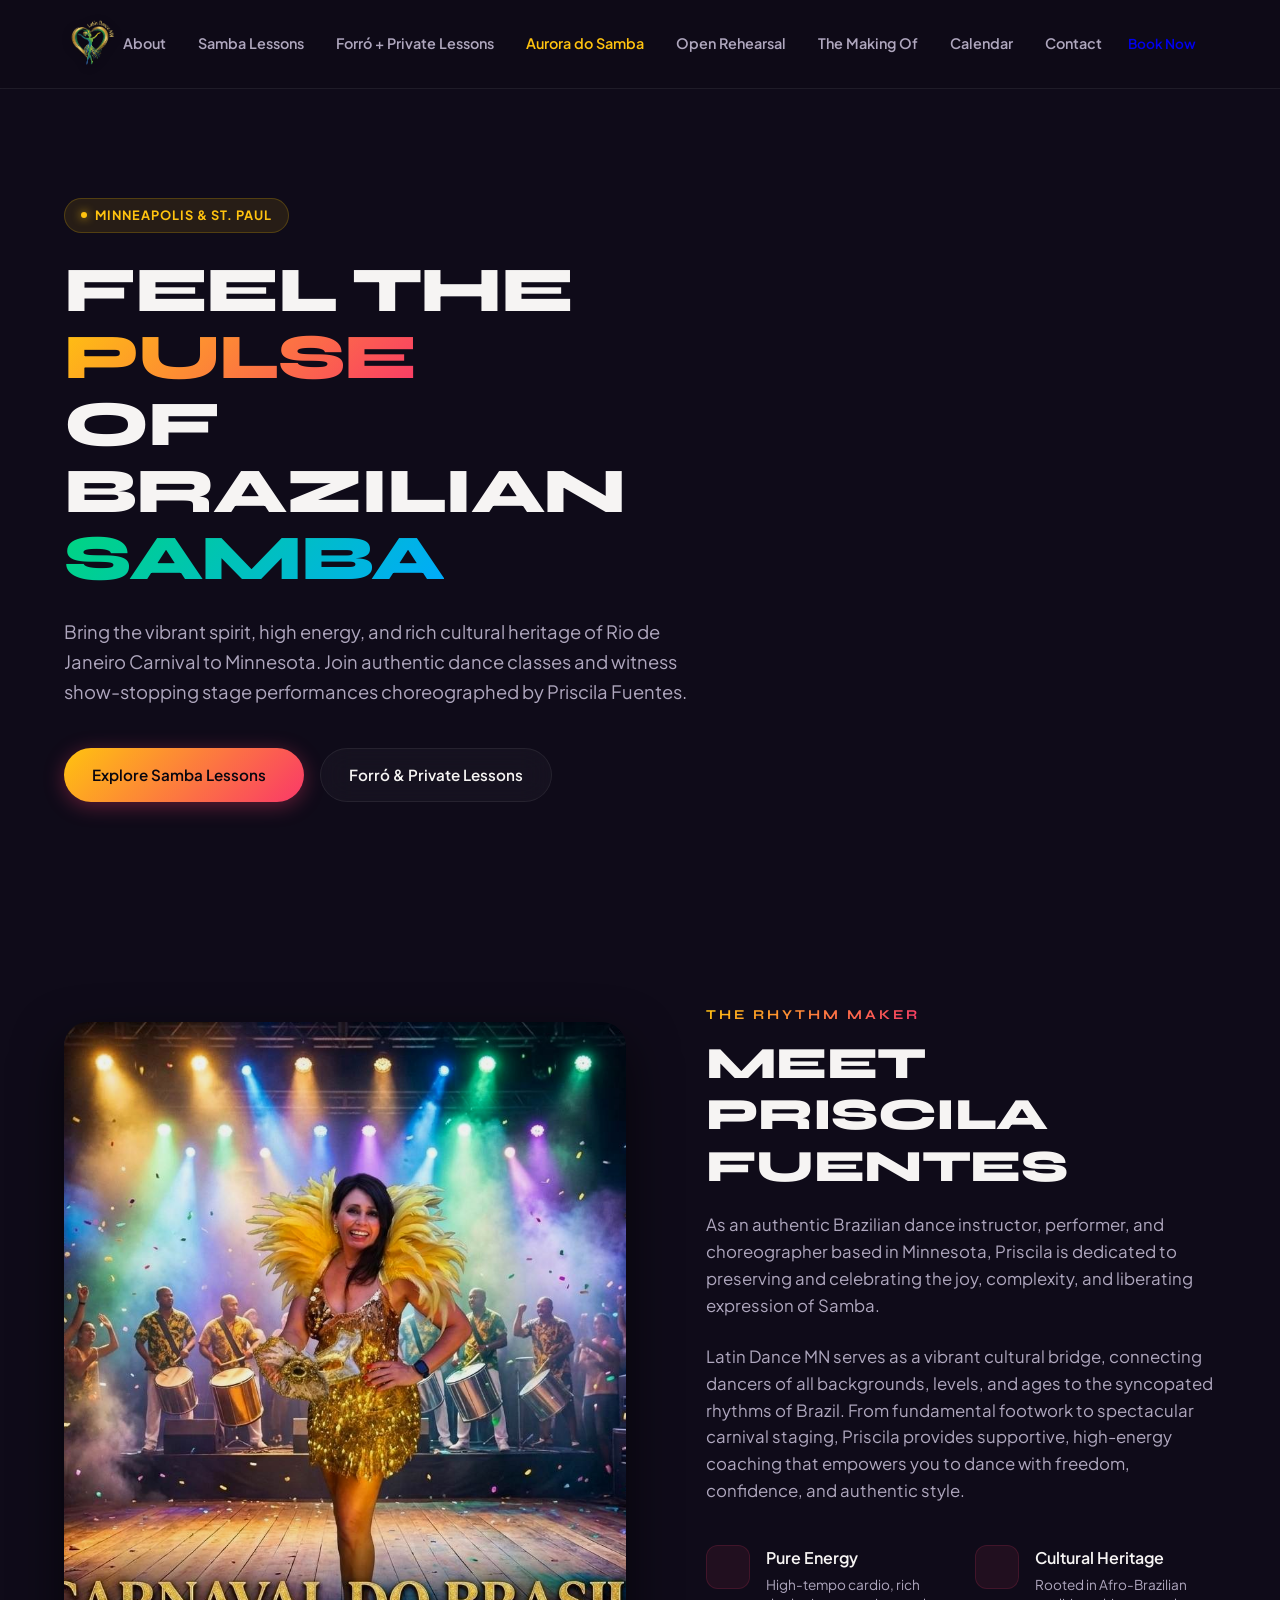
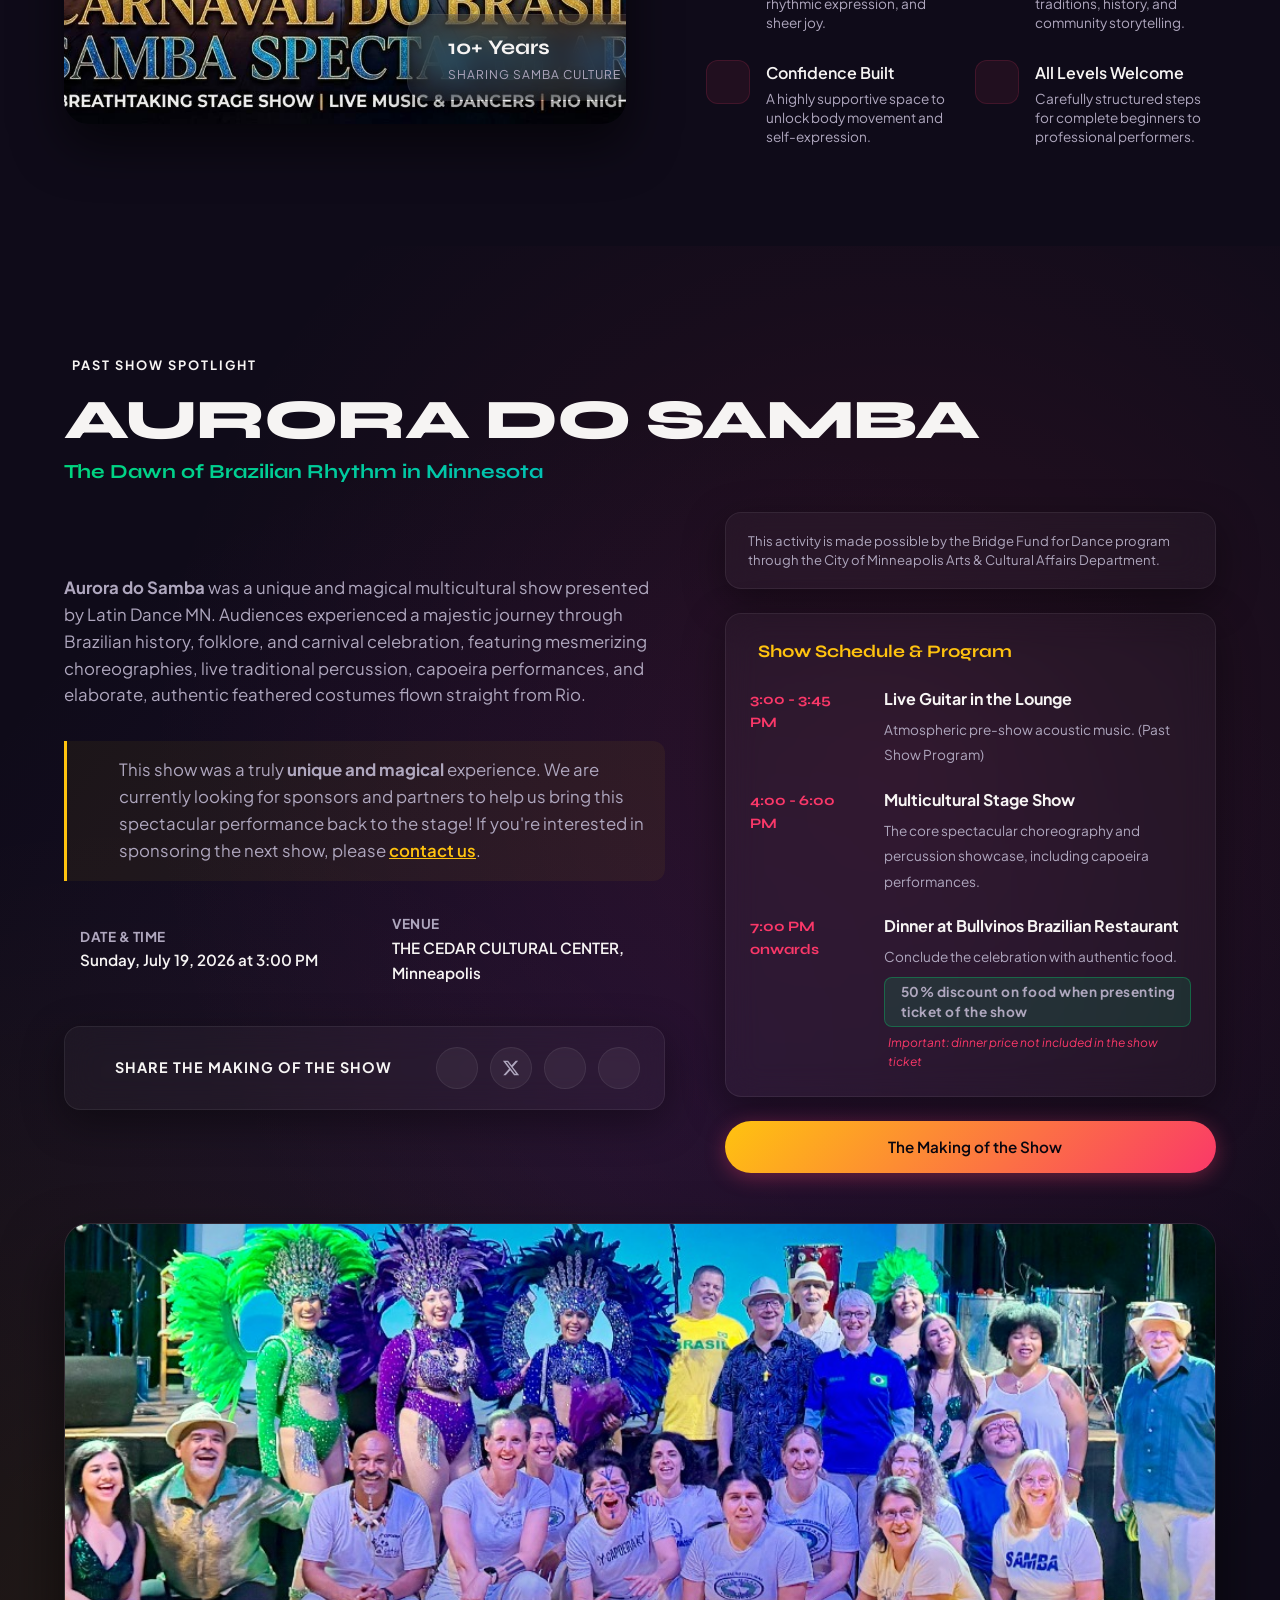
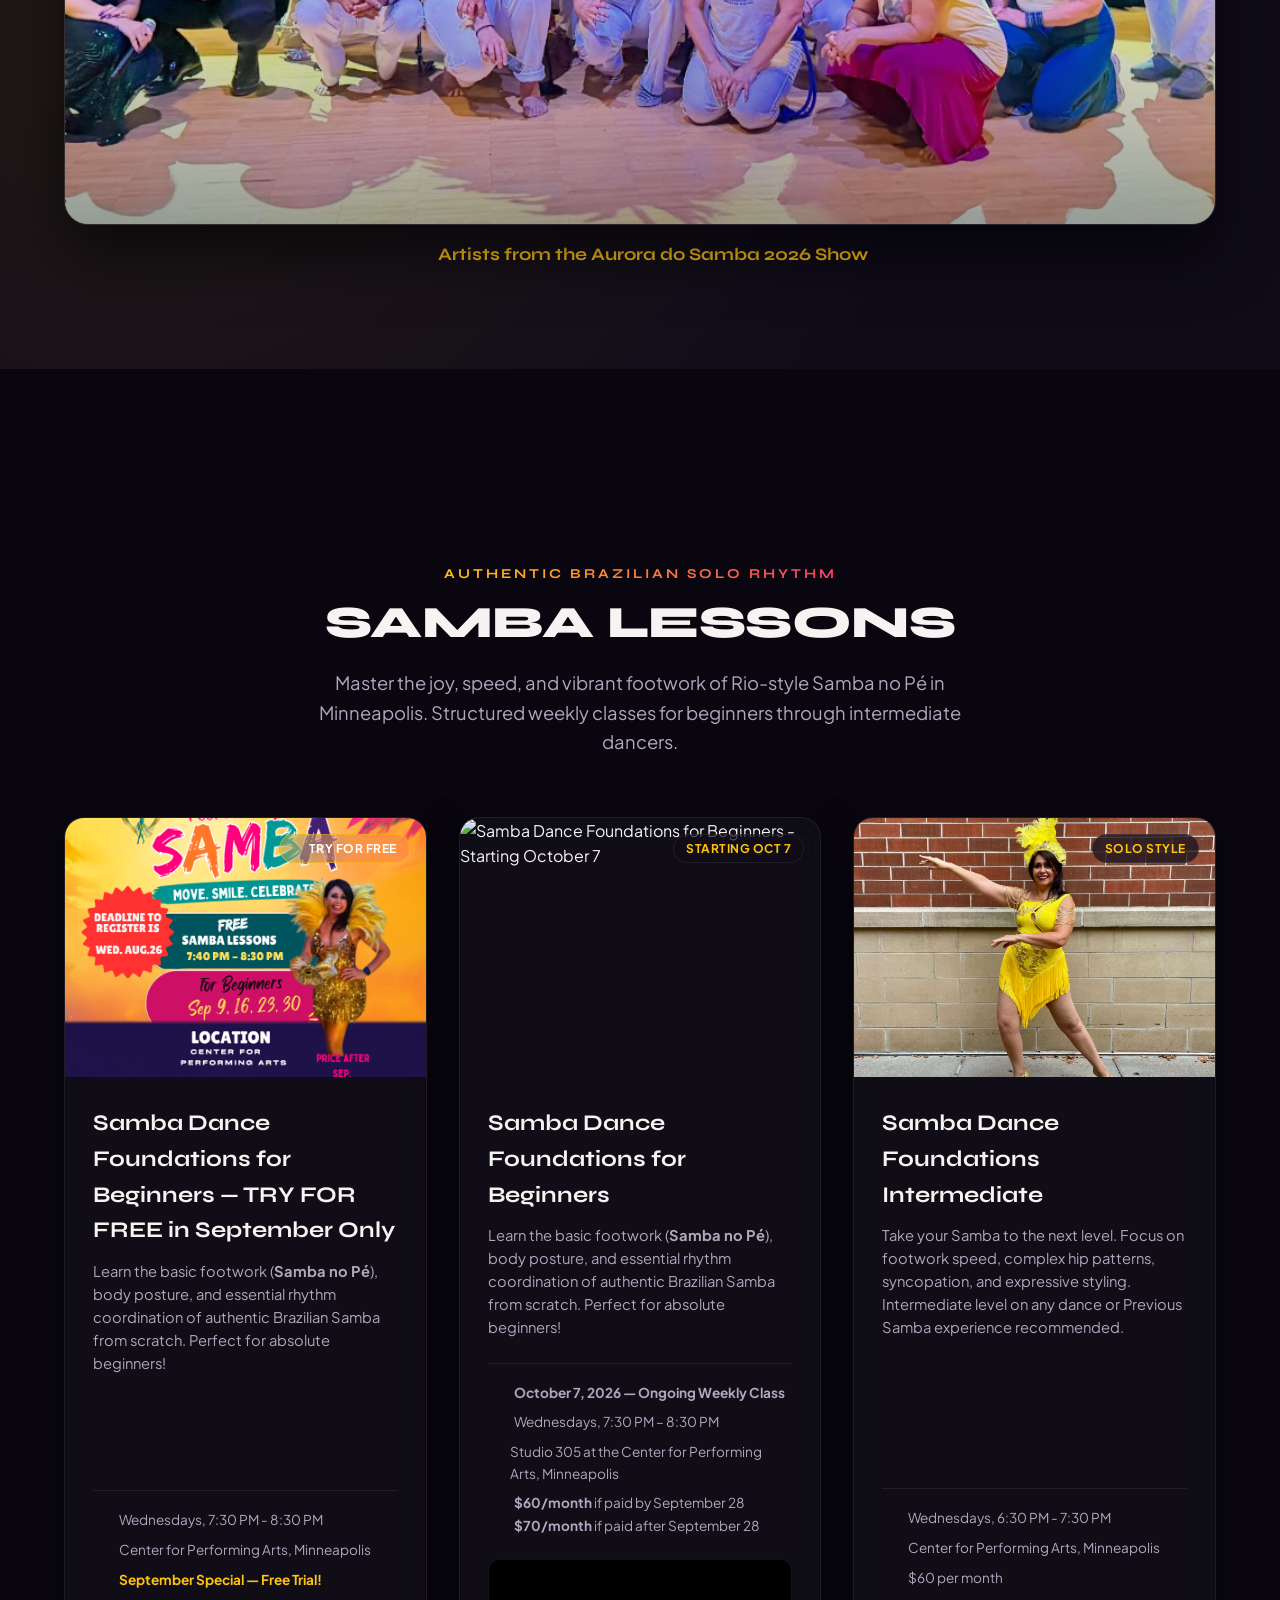
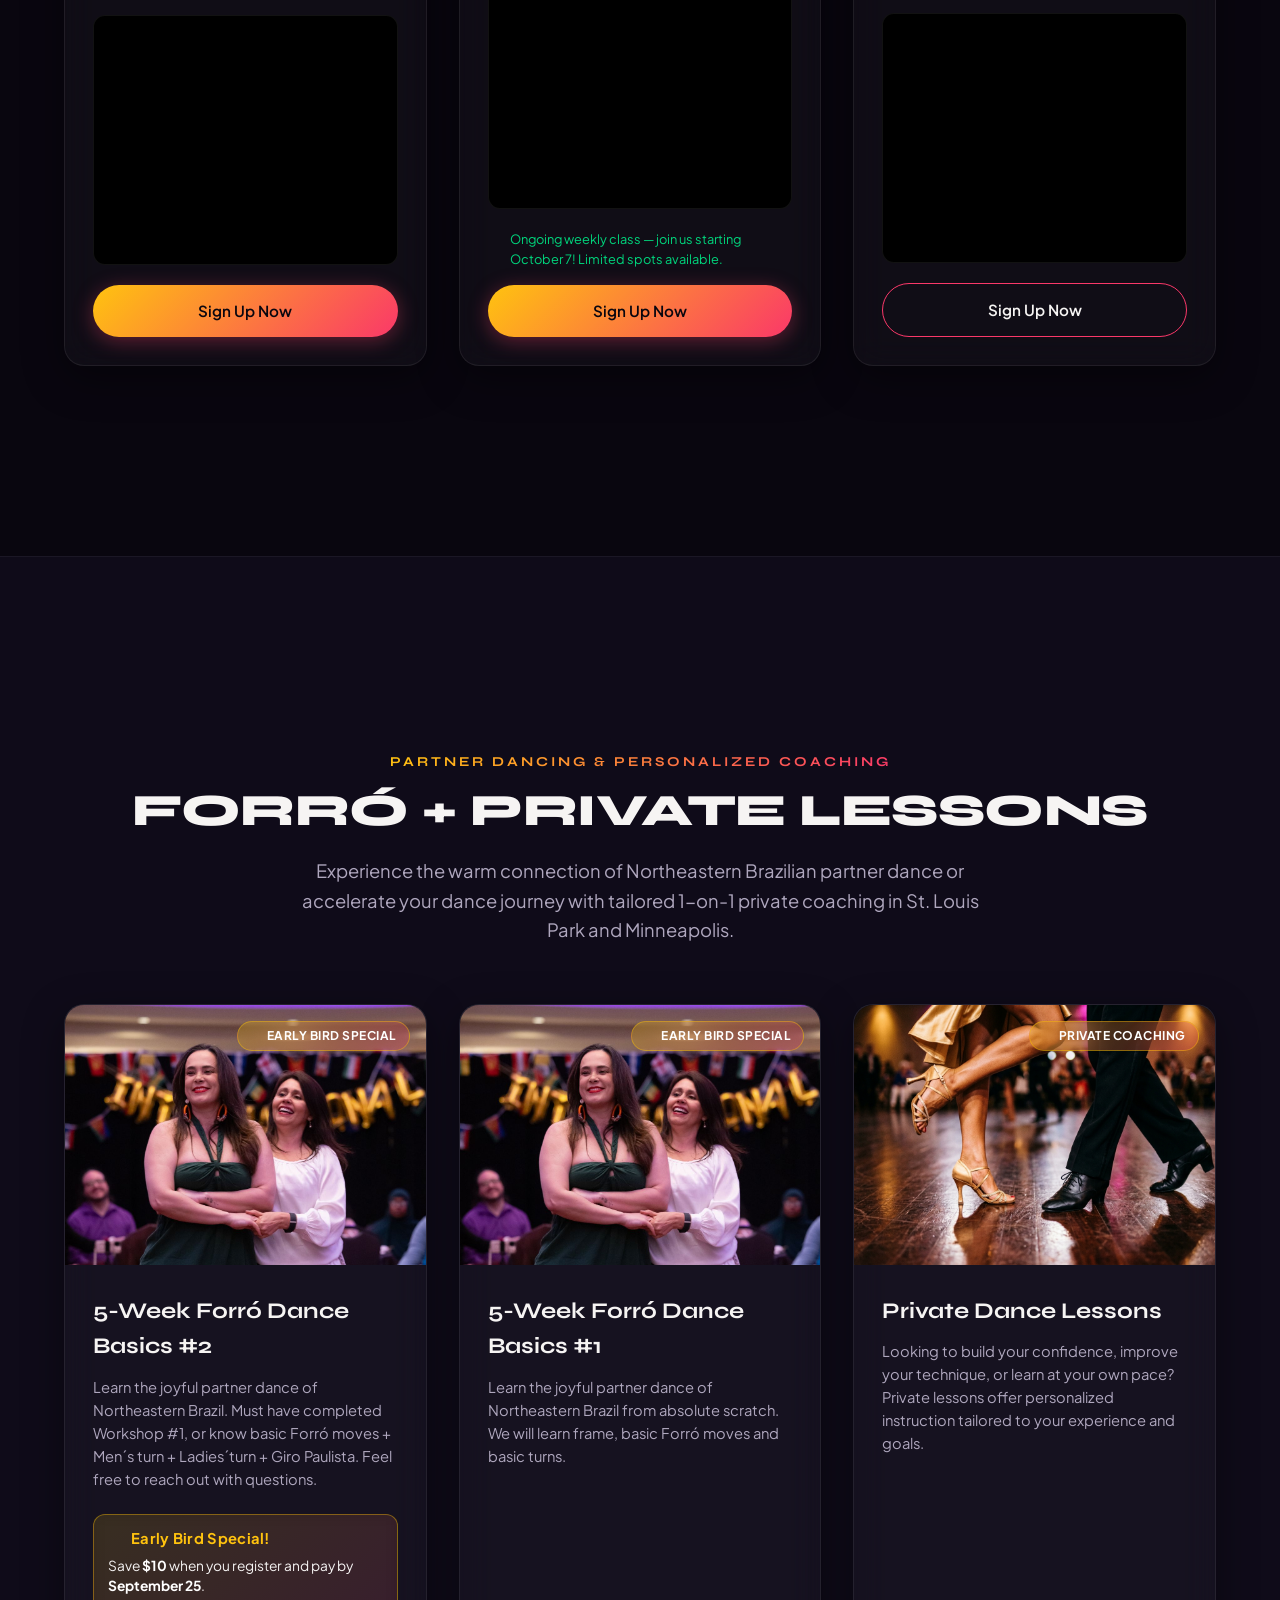
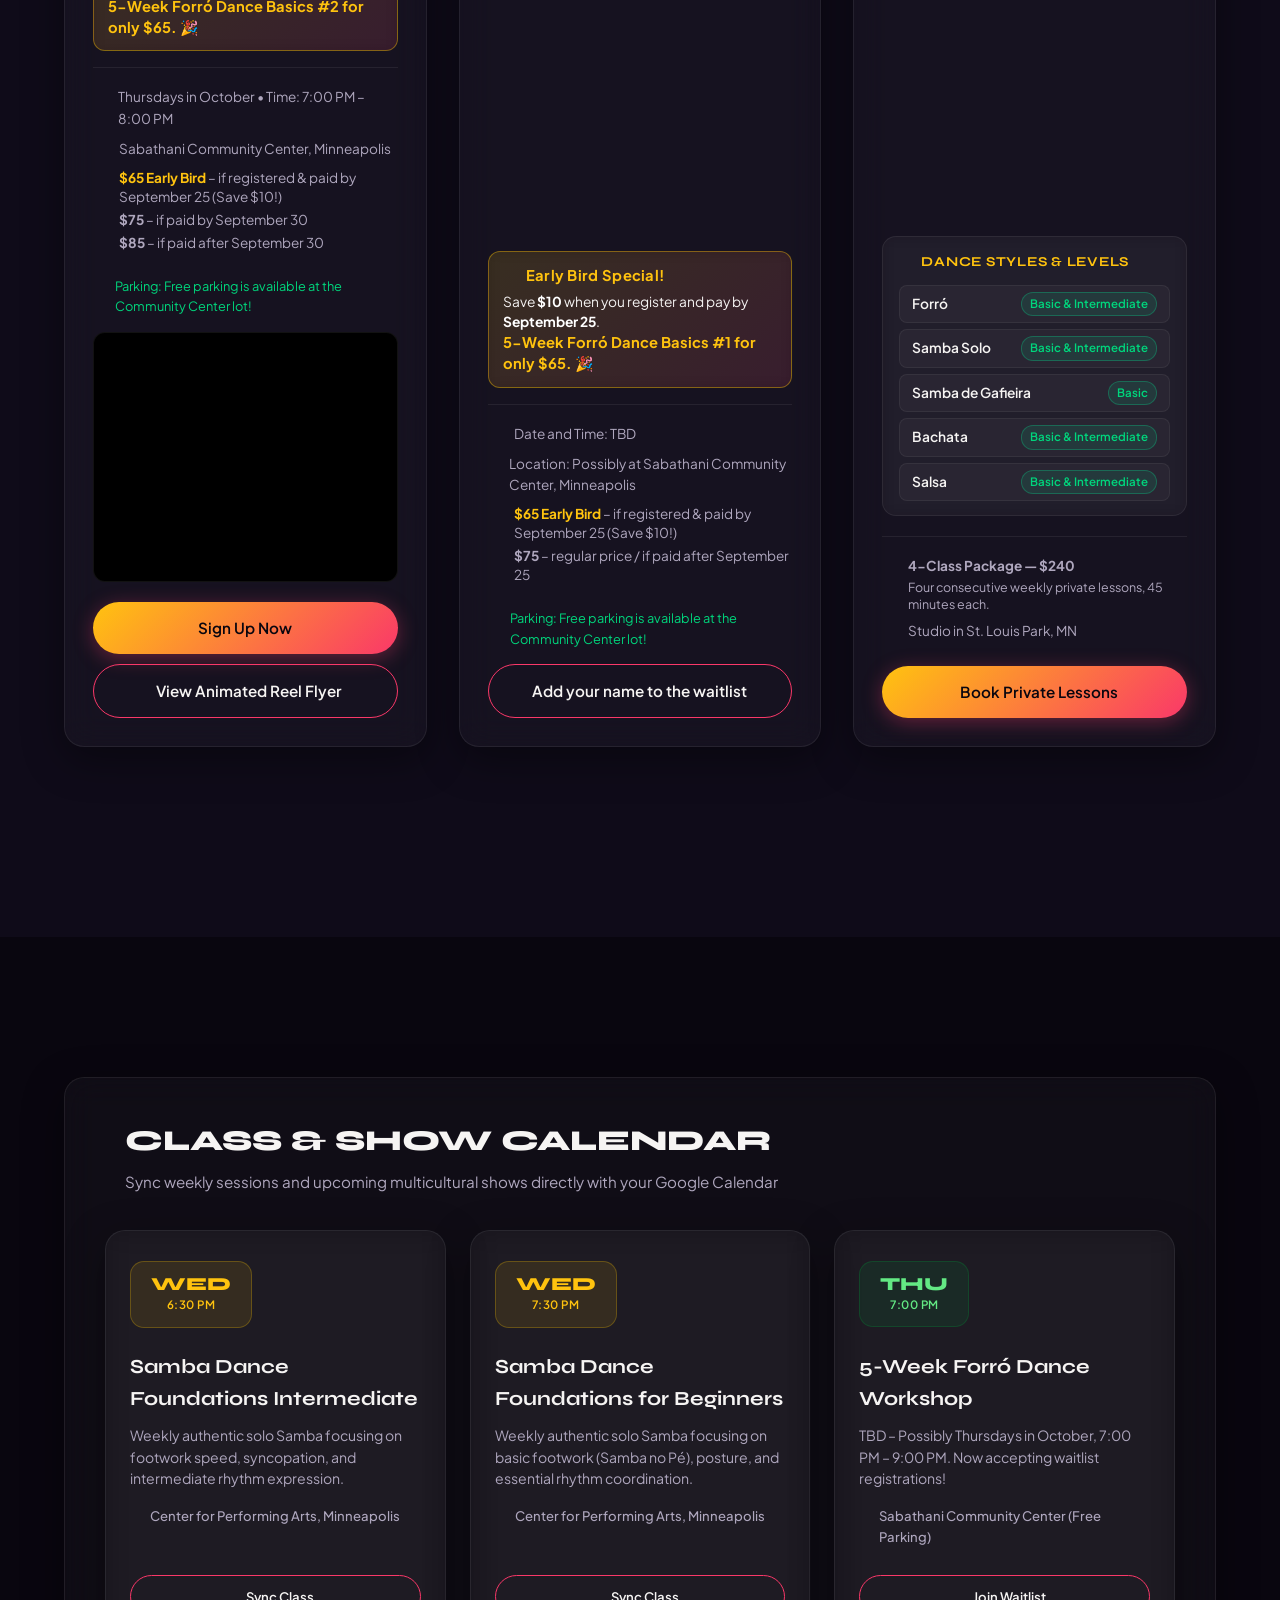
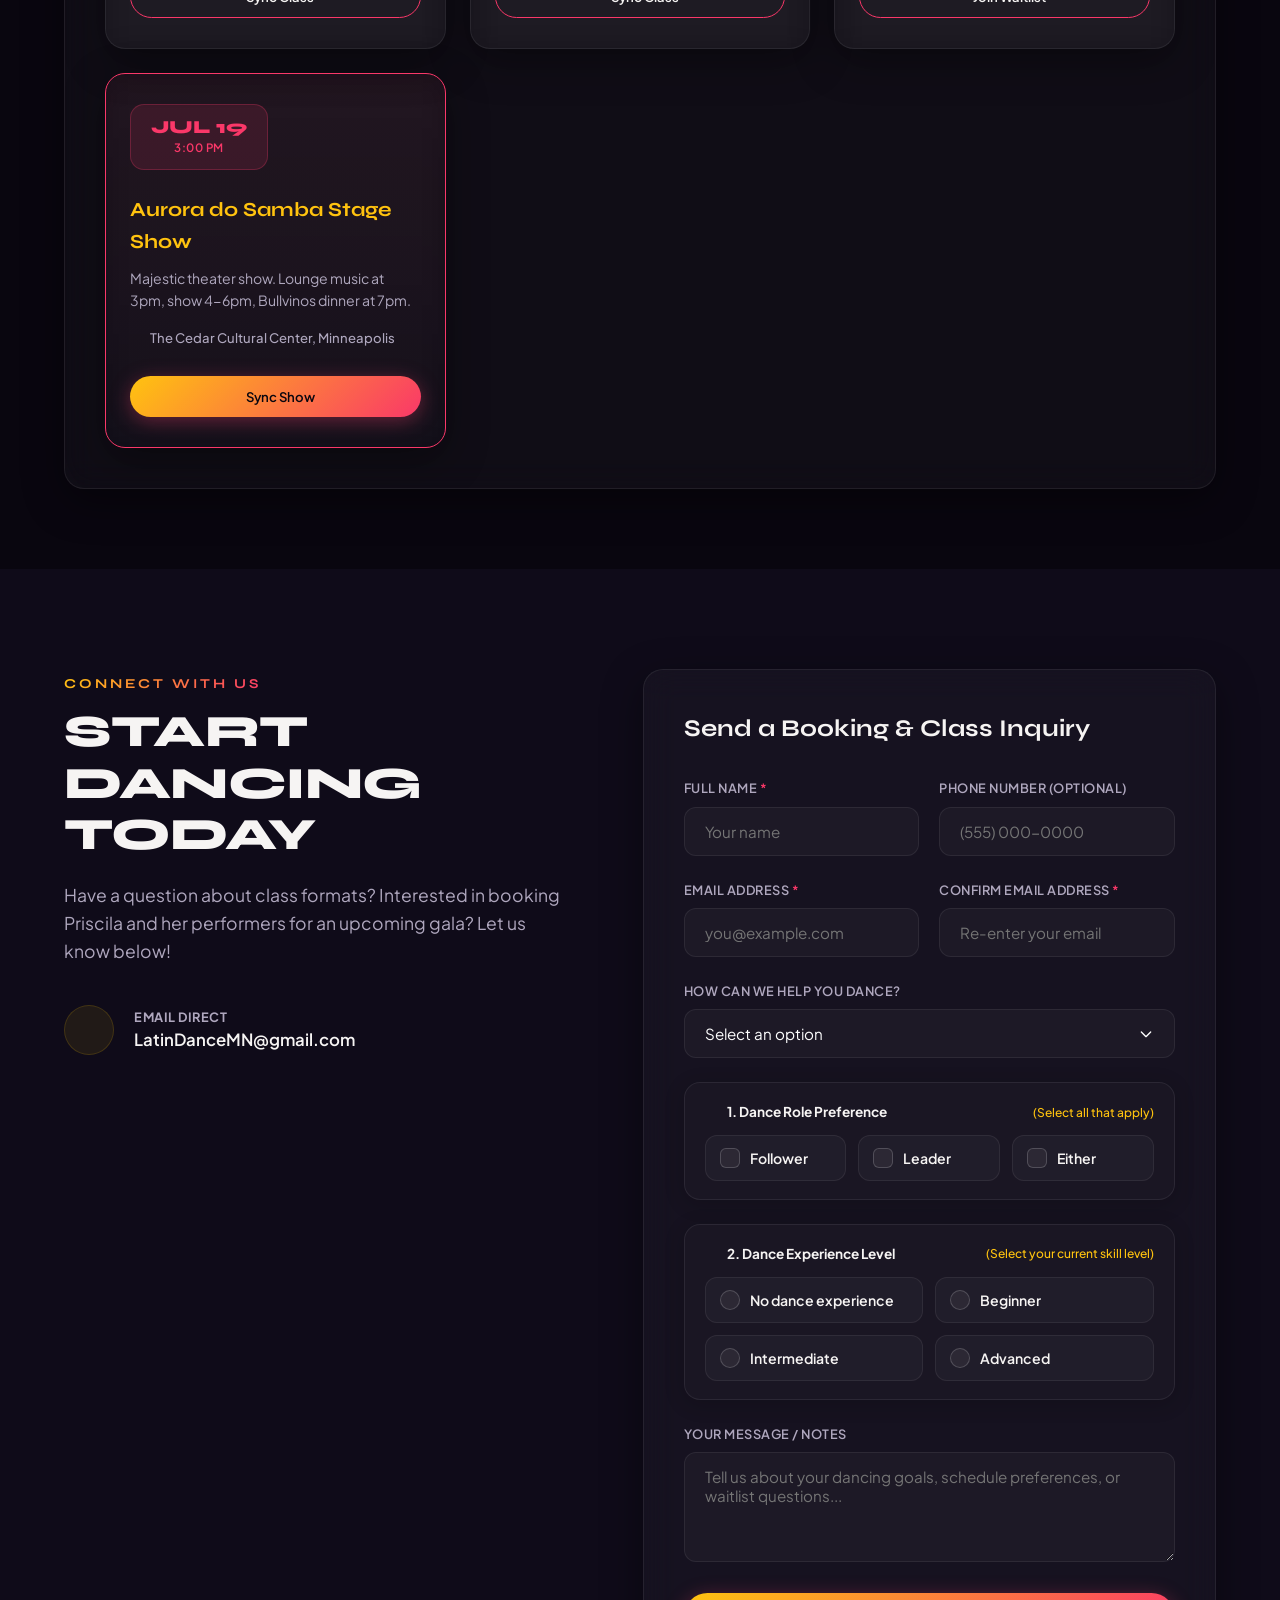
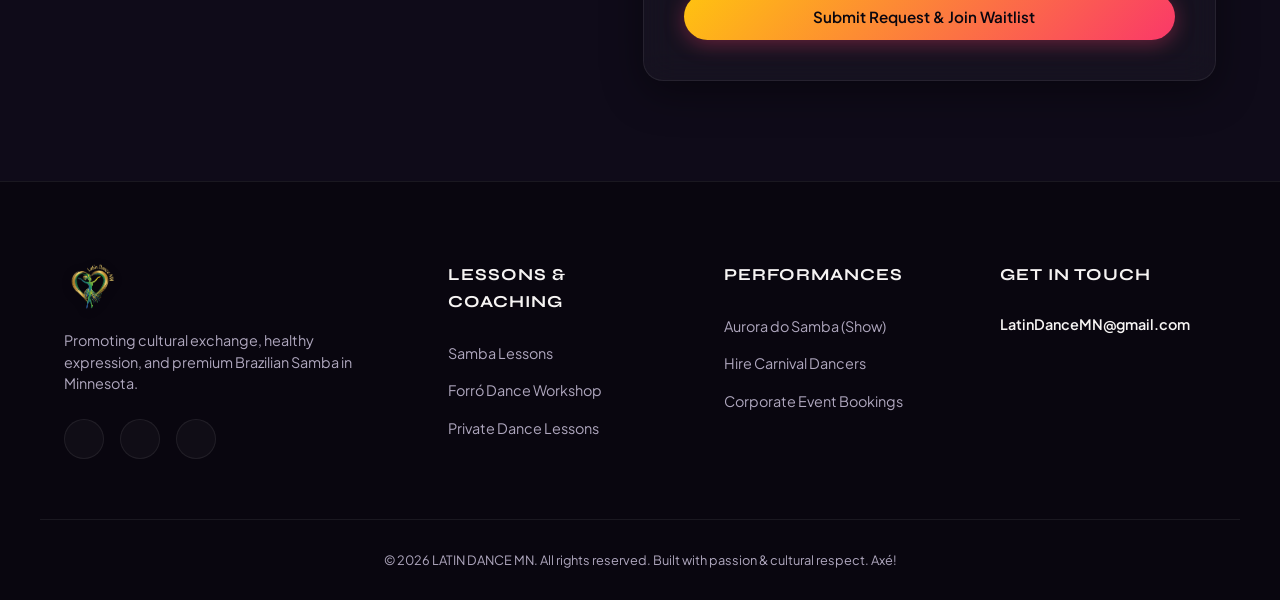
==== commit dc9cd6fb: "Fix Samba no Pé typo and add Dance Team inquiry option Fix Samba no Pé typo and add Dance Team inqui" ====
--- a/index.html
+++ b/index.html
@@ -303,7 +303,7 @@
             <div class="section-header text-center">
                 <span class="section-subtitle text-gradient">Authentic Brazilian Solo Rhythm</span>
                 <h2 class="section-title">SAMBA LESSONS</h2>
-                <p class="section-lead">Master the joy, speed, and vibrant footwork of Rio-style Samba no PÃ©é in Minneapolis. Structured weekly classes for beginners through intermediate dancers.</p>
+                <p class="section-lead">Master the joy, speed, and vibrant footwork of Rio-style Samba no Pé in Minneapolis. Structured weekly classes for beginners through intermediate dancers.</p>
             </div>
             
             <div class="classes-grid">
@@ -315,7 +315,7 @@
                     </div>
                     <div class="class-body">
                         <h3 class="class-title">Samba Dance Foundations for Beginners — TRY FOR FREE in September Only</h3>
-                        <p class="class-desc">Learn the basic footwork (<strong>Samba no PÃ©é</strong>), body posture, and essential rhythm coordination of authentic Brazilian Samba from scratch. Perfect for absolute beginners!</p>
+                        <p class="class-desc">Learn the basic footwork (<strong>Samba no Pé</strong>), body posture, and essential rhythm coordination of authentic Brazilian Samba from scratch. Perfect for absolute beginners!</p>
                         <ul class="class-details">
                             <li><i data-lucide="clock"></i> Wednesdays, 7:30 PM - 8:30 PM</li>
                             <li><i data-lucide="map-pin"></i> Center for Performing Arts, Minneapolis</li>
@@ -340,7 +340,7 @@
                     </div>
                     <div class="class-body">
                         <h3 class="class-title">Samba Dance Foundations for Beginners</h3>
-                        <p class="class-desc">Learn the basic footwork (<strong>Samba no PÃ©é</strong>), body posture, and essential rhythm coordination of authentic Brazilian Samba from scratch. Perfect for absolute beginners!</p>
+                        <p class="class-desc">Learn the basic footwork (<strong>Samba no Pé</strong>), body posture, and essential rhythm coordination of authentic Brazilian Samba from scratch. Perfect for absolute beginners!</p>
                         <ul class="class-details">
                             <li><i data-lucide="calendar"></i> <strong>October 7, 2026 — Ongoing Weekly Class</strong></li>
                             <li><i data-lucide="clock"></i> Wednesdays, 7:30 PM – 8:30 PM</li>
@@ -614,7 +614,7 @@
                         </div>
                         <div class="event-details">
                             <h4 class="event-name">Samba Dance Foundations for Beginners</h4>
-                            <p class="event-desc-text">Weekly authentic solo Samba focusing on basic footwork (Samba no PÃ©é), posture, and essential rhythm coordination.</p>
+                            <p class="event-desc-text">Weekly authentic solo Samba focusing on basic footwork (Samba no Pé), posture, and essential rhythm coordination.</p>
                             <p class="event-location-text"><i data-lucide="map-pin"></i> Center for Performing Arts, Minneapolis</p>
                         </div>
                         <div class="event-sync-action">
@@ -723,6 +723,7 @@
                                 <option value="" disabled selected>Select an option</option>
                                 <option value="forro-workshop">Forró Workshop (Waitlist)</option>
                                 <option value="class-signup">Sign up for Samba Classes</option>
+                                <option value="dance-team">Inquiry about Dance Team</option>
                                 <option value="funk-workshop">Brazilian Funk 2-months Workshop</option>
                                 <option value="performance-booking">Book a Performance Show</option>
                                 <option value="private-coaching">Book Private Lessons</option>
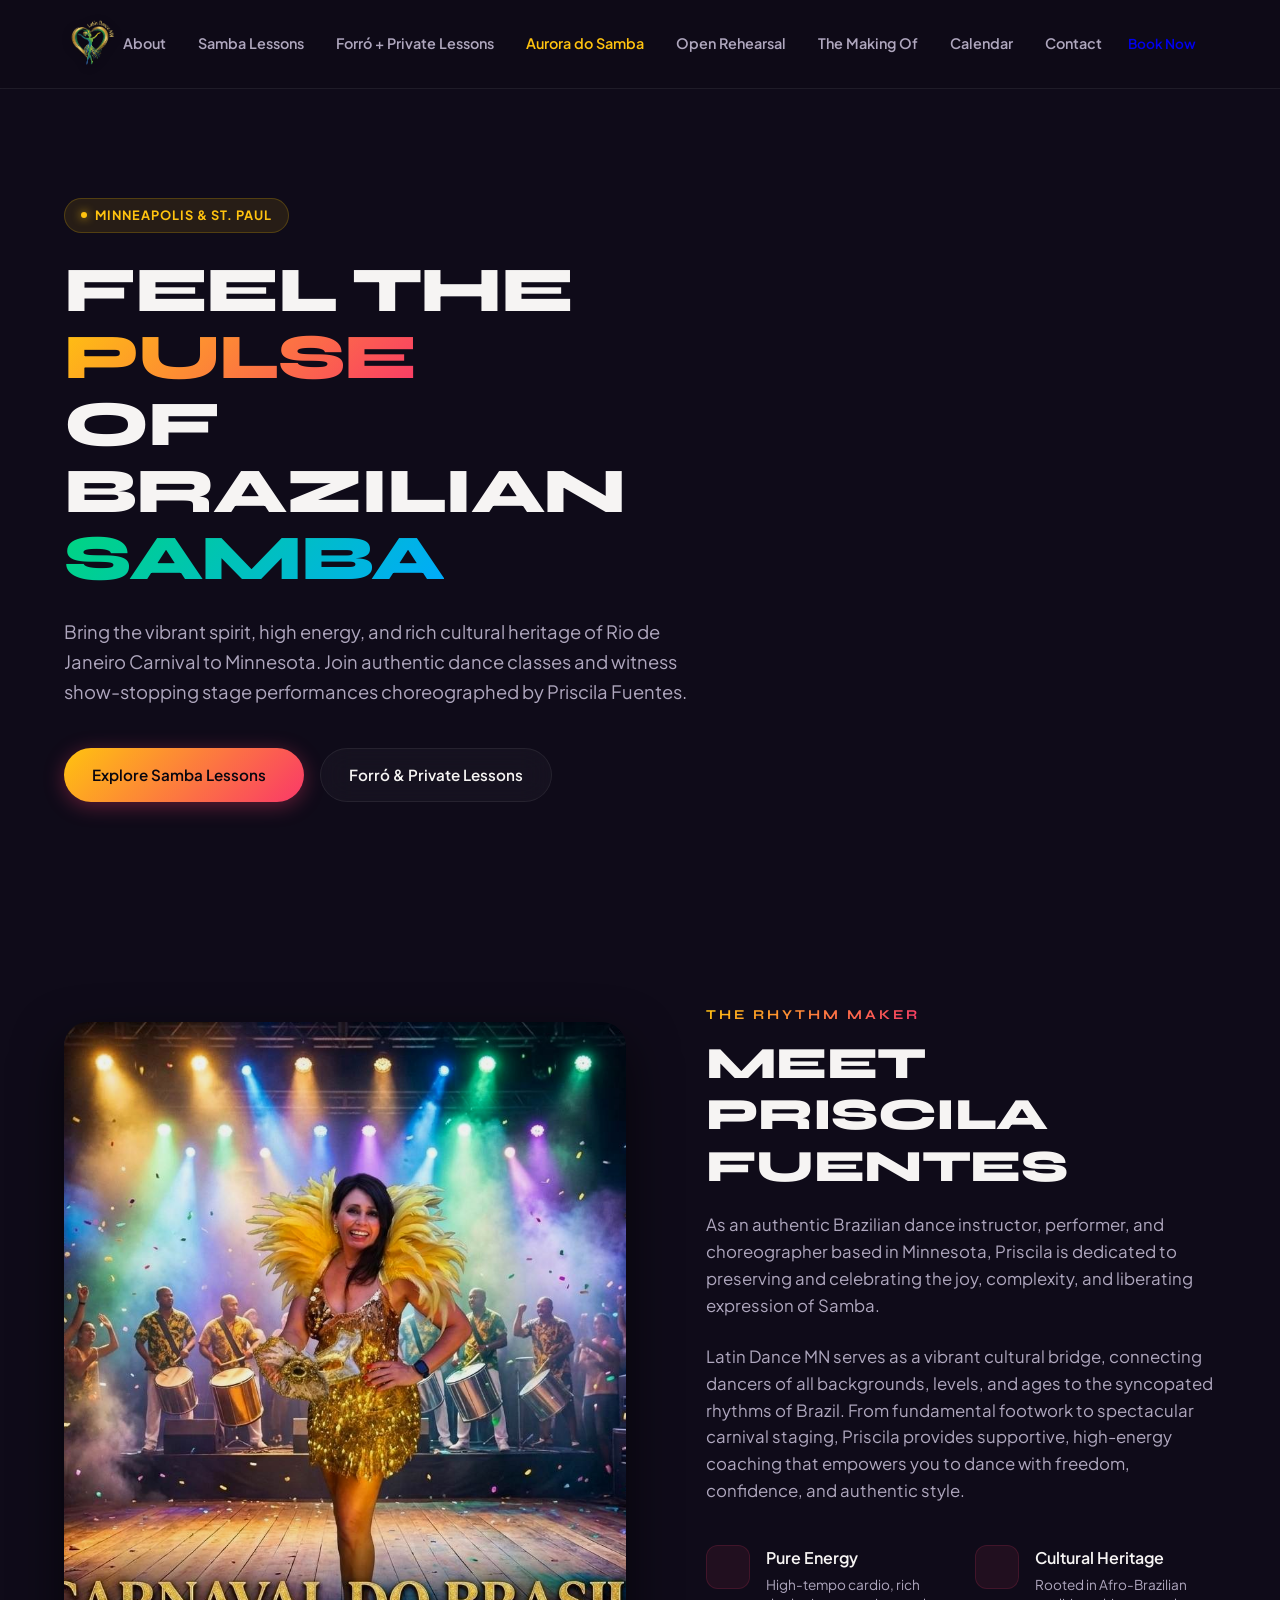
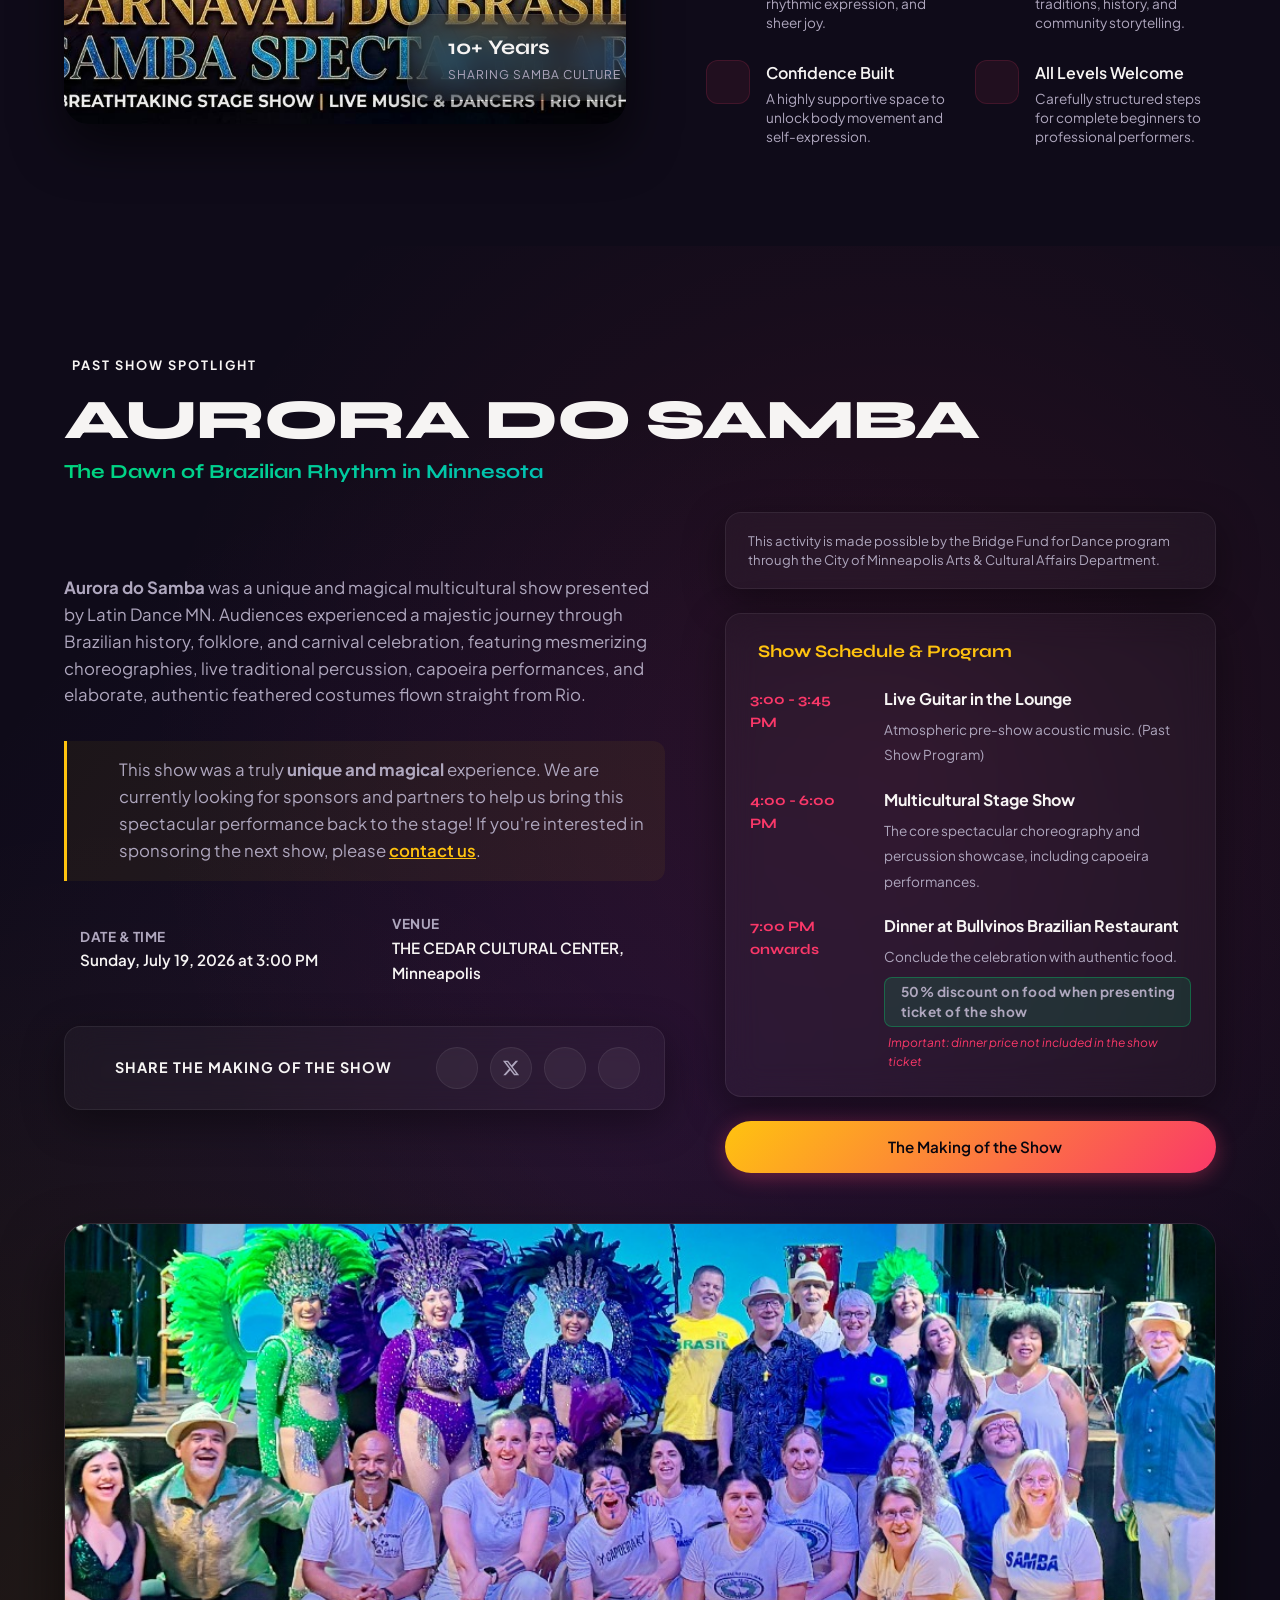
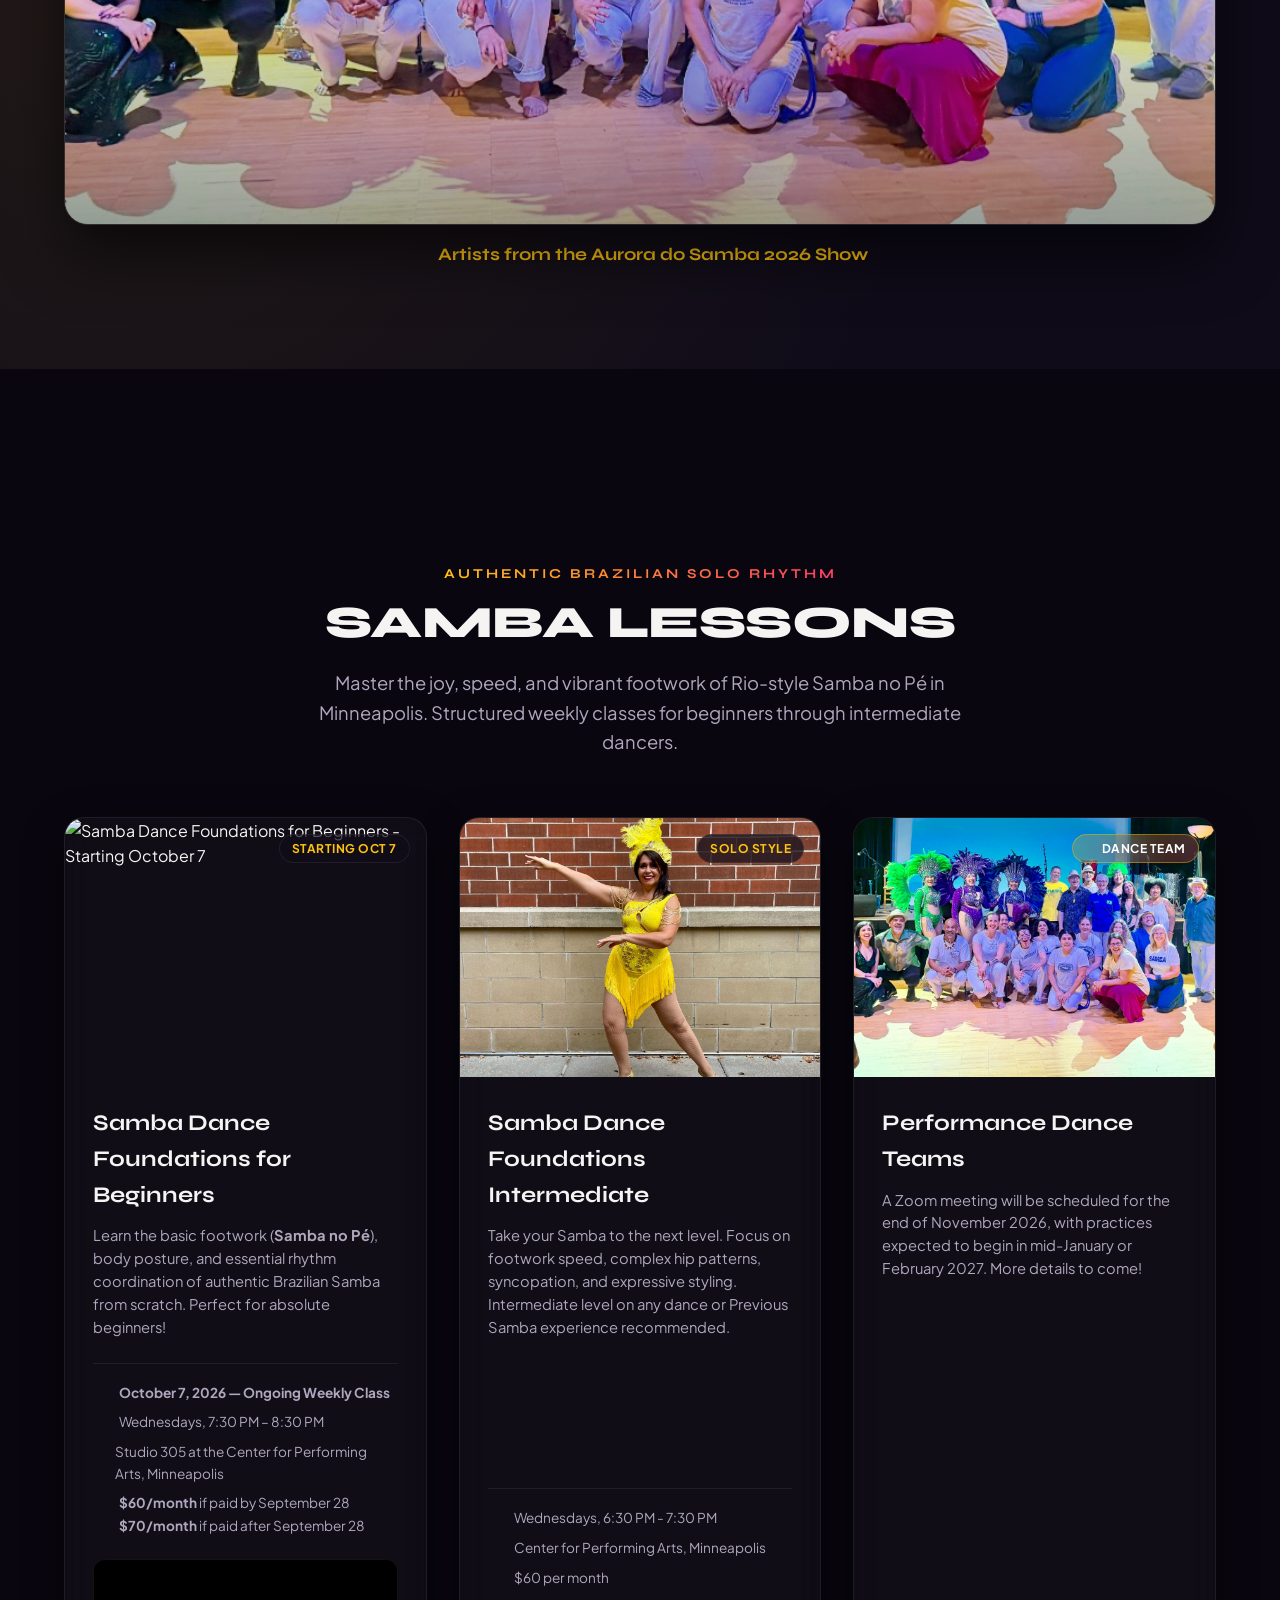
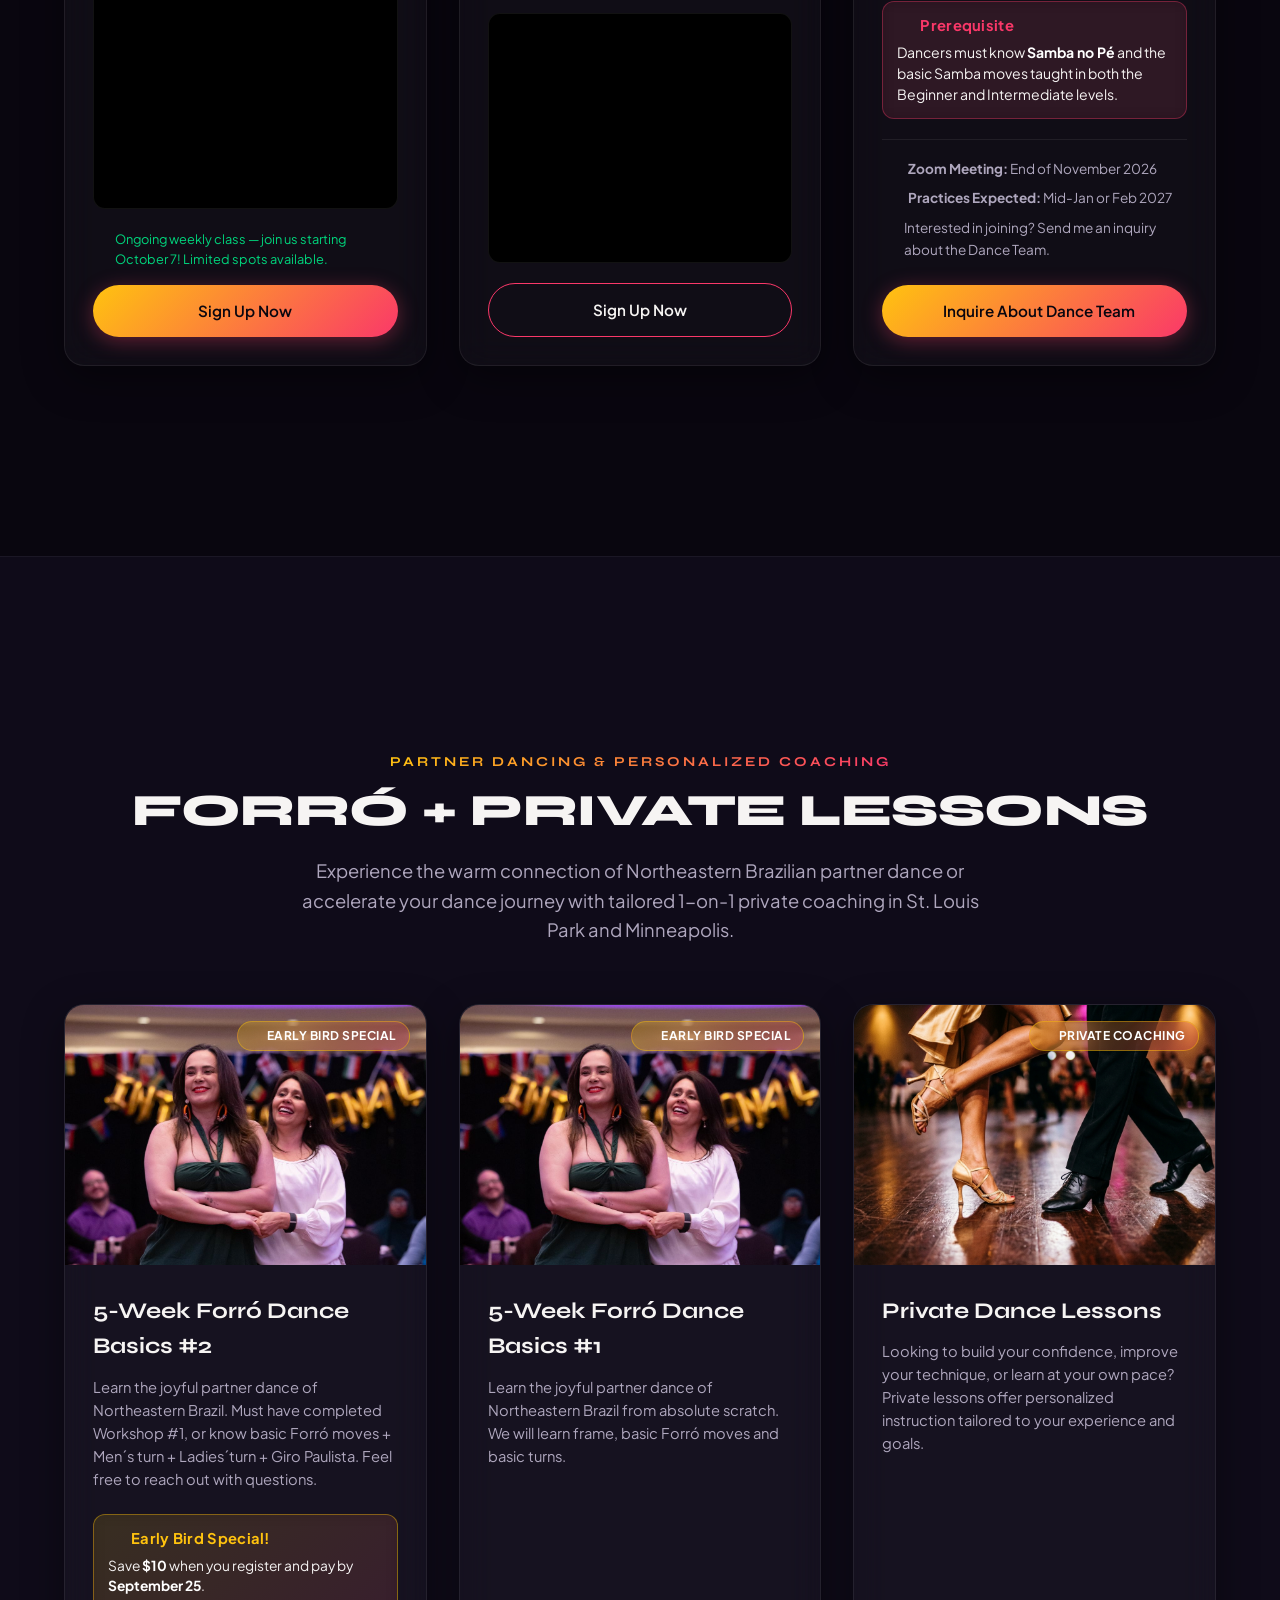
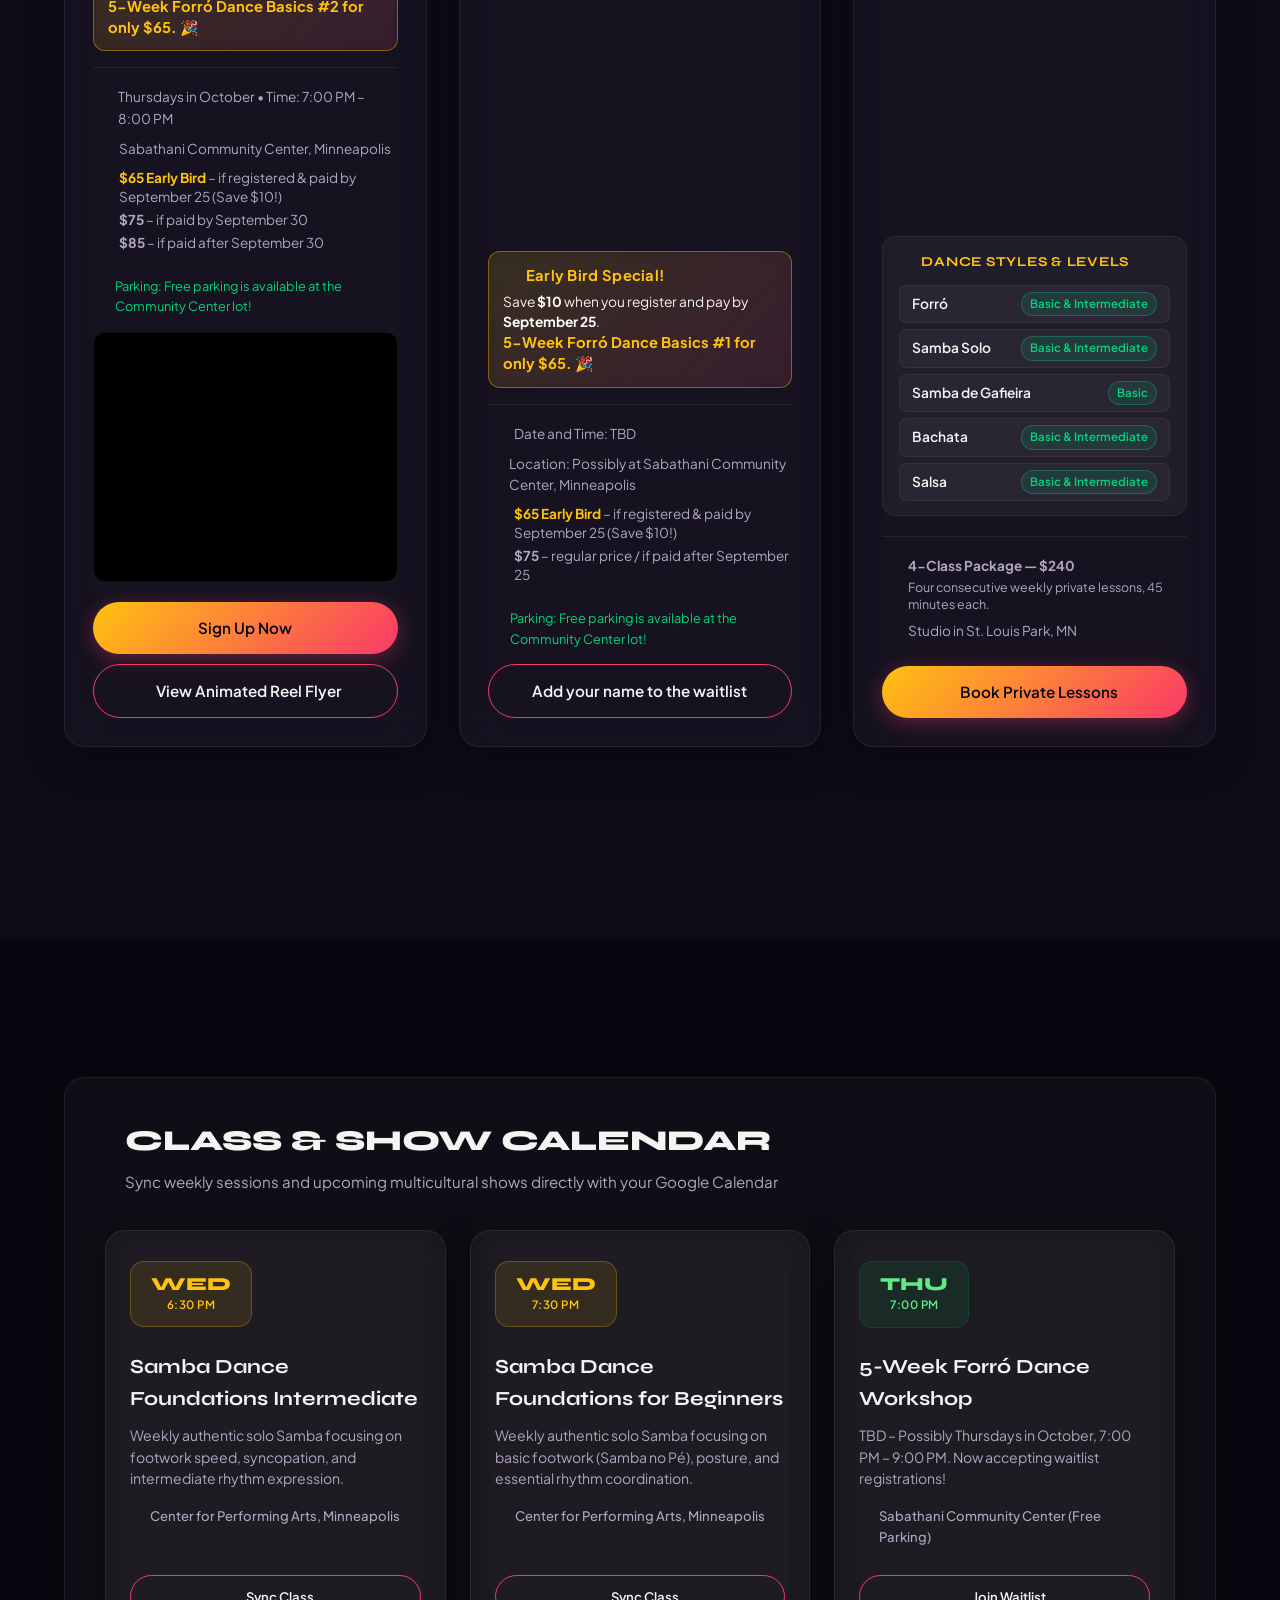
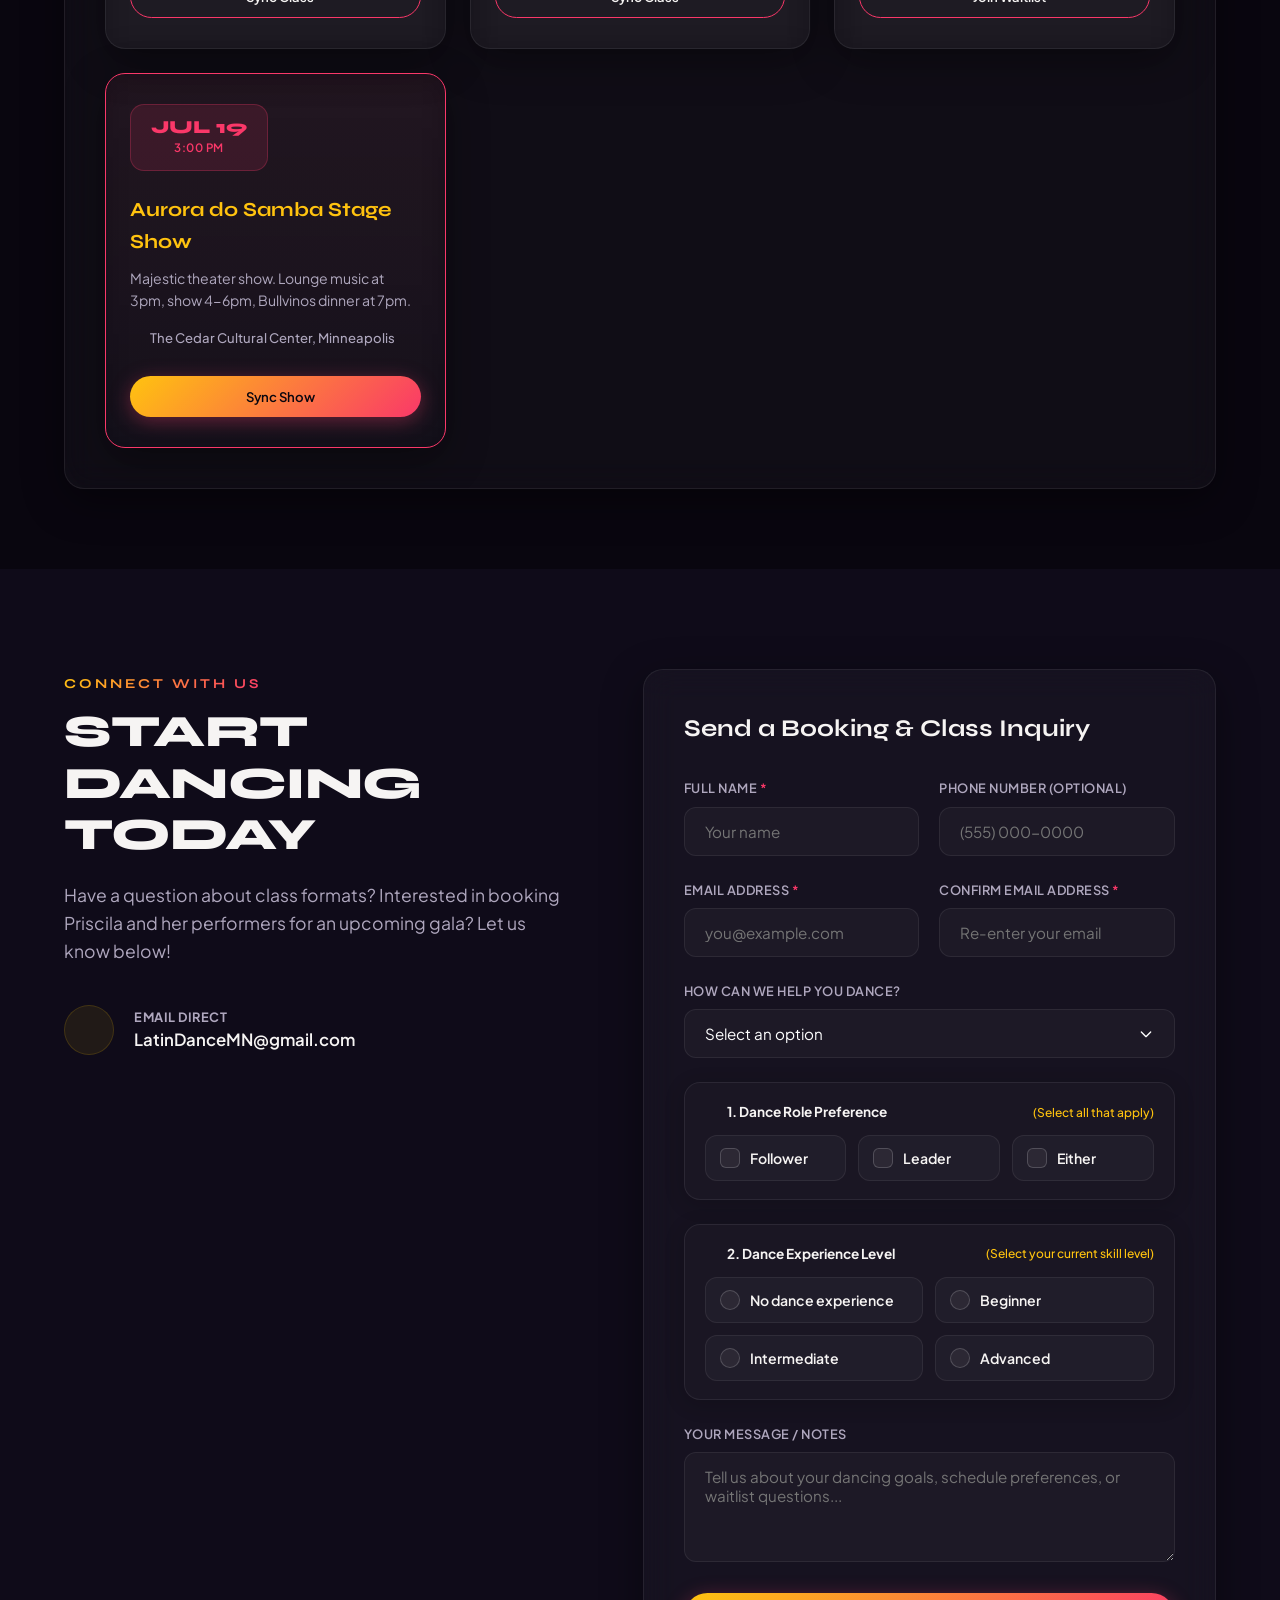
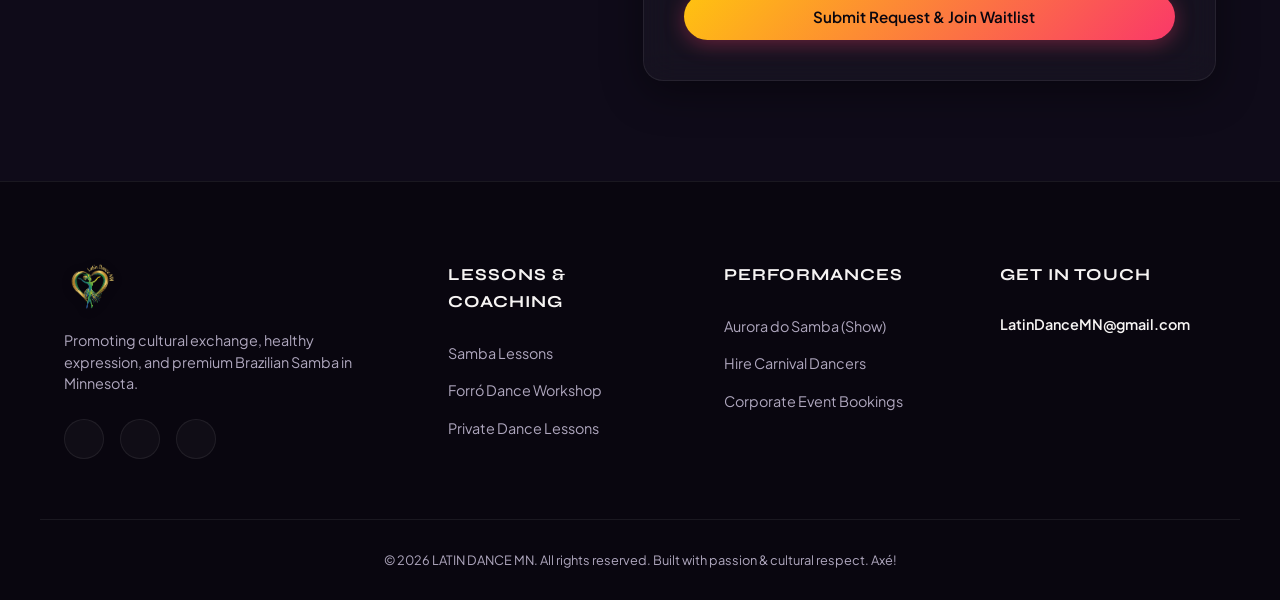
==== commit bbe8d912: "Update Samba cards Update Samba cards: add Performance Dance Teams and remove September free trial" ====
--- a/index.html
+++ b/index.html
@@ -307,32 +307,7 @@
             </div>
             
             <div class="classes-grid">
-                <!-- Class Card 1: Beginners - September Free -->
-                <div class="class-card glass animate-on-scroll">
-                    <div class="class-img-container">
-                        <img src="assets/FREE BegginersSambaLessons.png" alt="Samba Dance Foundations for Beginners — TRY FOR FREE in September Only" class="class-img class-img-flyer">
-                        <span class="class-tag tag-featured"><i data-lucide="sparkles"></i> TRY FOR FREE</span>
-                    </div>
-                    <div class="class-body">
-                        <h3 class="class-title">Samba Dance Foundations for Beginners — TRY FOR FREE in September Only</h3>
-                        <p class="class-desc">Learn the basic footwork (<strong>Samba no Pé</strong>), body posture, and essential rhythm coordination of authentic Brazilian Samba from scratch. Perfect for absolute beginners!</p>
-                        <ul class="class-details">
-                            <li><i data-lucide="clock"></i> Wednesdays, 7:30 PM - 8:30 PM</li>
-                            <li><i data-lucide="map-pin"></i> Center for Performing Arts, Minneapolis</li>
-                            <li><i data-lucide="tag"></i> <strong style="color: var(--accent-gold);">September Special — Free Trial!</strong></li>
-                        </ul>
-                        <div class="class-video-preview" style="margin-bottom: 20px; border-radius: 12px; overflow: hidden; border: 1px solid var(--glass-border); aspect-ratio: 9/16; max-height: 250px; width: 100%; display: flex; justify-content: center; background: black;">
-                            <video autoplay loop muted playsinline style="height: 100%; max-width: 100%; object-fit: contain; cursor: pointer;">
-                                <source src="assets/Samba for Beginners.mp4" type="video/mp4">
-                            </video>
-                        </div>
-                        <div class="class-footer">
-                            <a href="#contact" class="btn btn-primary btn-full class-book-trigger" data-class="Samba Dance Foundations for Beginners - Free September" style="width: 100%; justify-content: center;">Sign Up Now</a>
-                        </div>
-                    </div>
-                </div>
-
-                <!-- Class Card 2: Beginners - Starting October 7 -->
+                <!-- Class Card 1: Beginners - Starting October 7 -->
                 <div class="class-card glass animate-on-scroll">
                     <div class="class-img-container">
                         <img src="assets/SambaDanceFoundationsforBeginners.jpg" alt="Samba Dance Foundations for Beginners - Starting October 7" class="class-img">
@@ -369,7 +344,7 @@
                     </div>
                 </div>
 
-                <!-- Class Card 3: Intermediate -->
+                <!-- Class Card 2: Intermediate -->
                 <div class="class-card glass animate-on-scroll">
                     <div class="class-img-container">
                         <img src="assets/SambaDanceFoundations_Intermediate.JPG" alt="Samba Dance Foundations Intermediate" class="class-img">
@@ -388,8 +363,42 @@
                                 <source src="assets/SambaDanceFoundationsIntermediate.mp4" type="video/mp4">
                             </video>
                         </div>
-                        <div class="class-footer">
+                        <div class="class-footer" style="margin-top: auto;">
                             <a href="#contact" class="btn btn-outline btn-full class-book-trigger" data-class="Samba Dance Foundations Intermediate" style="width: 100%; justify-content: center;">Sign Up Now</a>
+                        </div>
+                    </div>
+                </div>
+
+                <!-- Class Card 3: Performance Dance Teams -->
+                <div class="class-card glass animate-on-scroll">
+                    <div class="class-img-container">
+                        <img src="assets/group_aurora.jpg" alt="Performance Dance Teams" class="class-img">
+                        <span class="class-tag tag-featured"><i data-lucide="sparkles"></i> Dance Team</span>
+                    </div>
+                    <div class="class-body">
+                        <h3 class="class-title">Performance Dance Teams</h3>
+                        <p class="class-desc">A Zoom meeting will be scheduled for the end of November 2026, with practices expected to begin in mid-January or February 2027. More details to come!</p>
+                        
+                        <div class="promo-callout" style="background: rgba(255, 62, 108, 0.1); border-color: rgba(255, 62, 108, 0.35); margin-bottom: 20px;">
+                            <div class="promo-callout-header" style="color: var(--accent-pink);">
+                                <i data-lucide="award"></i>
+                                <span>Prerequisite</span>
+                            </div>
+                            <div class="promo-callout-body" style="font-size: 0.88rem; color: var(--text-light); line-height: 1.5;">
+                                Dancers must know <strong>Samba no Pé</strong> and the basic Samba moves taught in both the Beginner and Intermediate levels.
+                            </div>
+                        </div>
+
+                        <ul class="class-details">
+                            <li><i data-lucide="video"></i> <span><strong>Zoom Meeting:</strong> End of November 2026</span></li>
+                            <li><i data-lucide="calendar"></i> <span><strong>Practices Expected:</strong> Mid-Jan or Feb 2027</span></li>
+                            <li><i data-lucide="message-square"></i> <span>Interested in joining? Send me an inquiry about the Dance Team.</span></li>
+                        </ul>
+                        <div class="class-footer" style="margin-top: auto;">
+                            <a href="#contact" class="btn btn-primary btn-full class-book-trigger" data-class="Performance Dance Teams" style="width: 100%; justify-content: center; gap: 8px;">
+                                <i data-lucide="send"></i>
+                                <span>Inquire About Dance Team</span>
+                            </a>
                         </div>
                     </div>
                 </div>
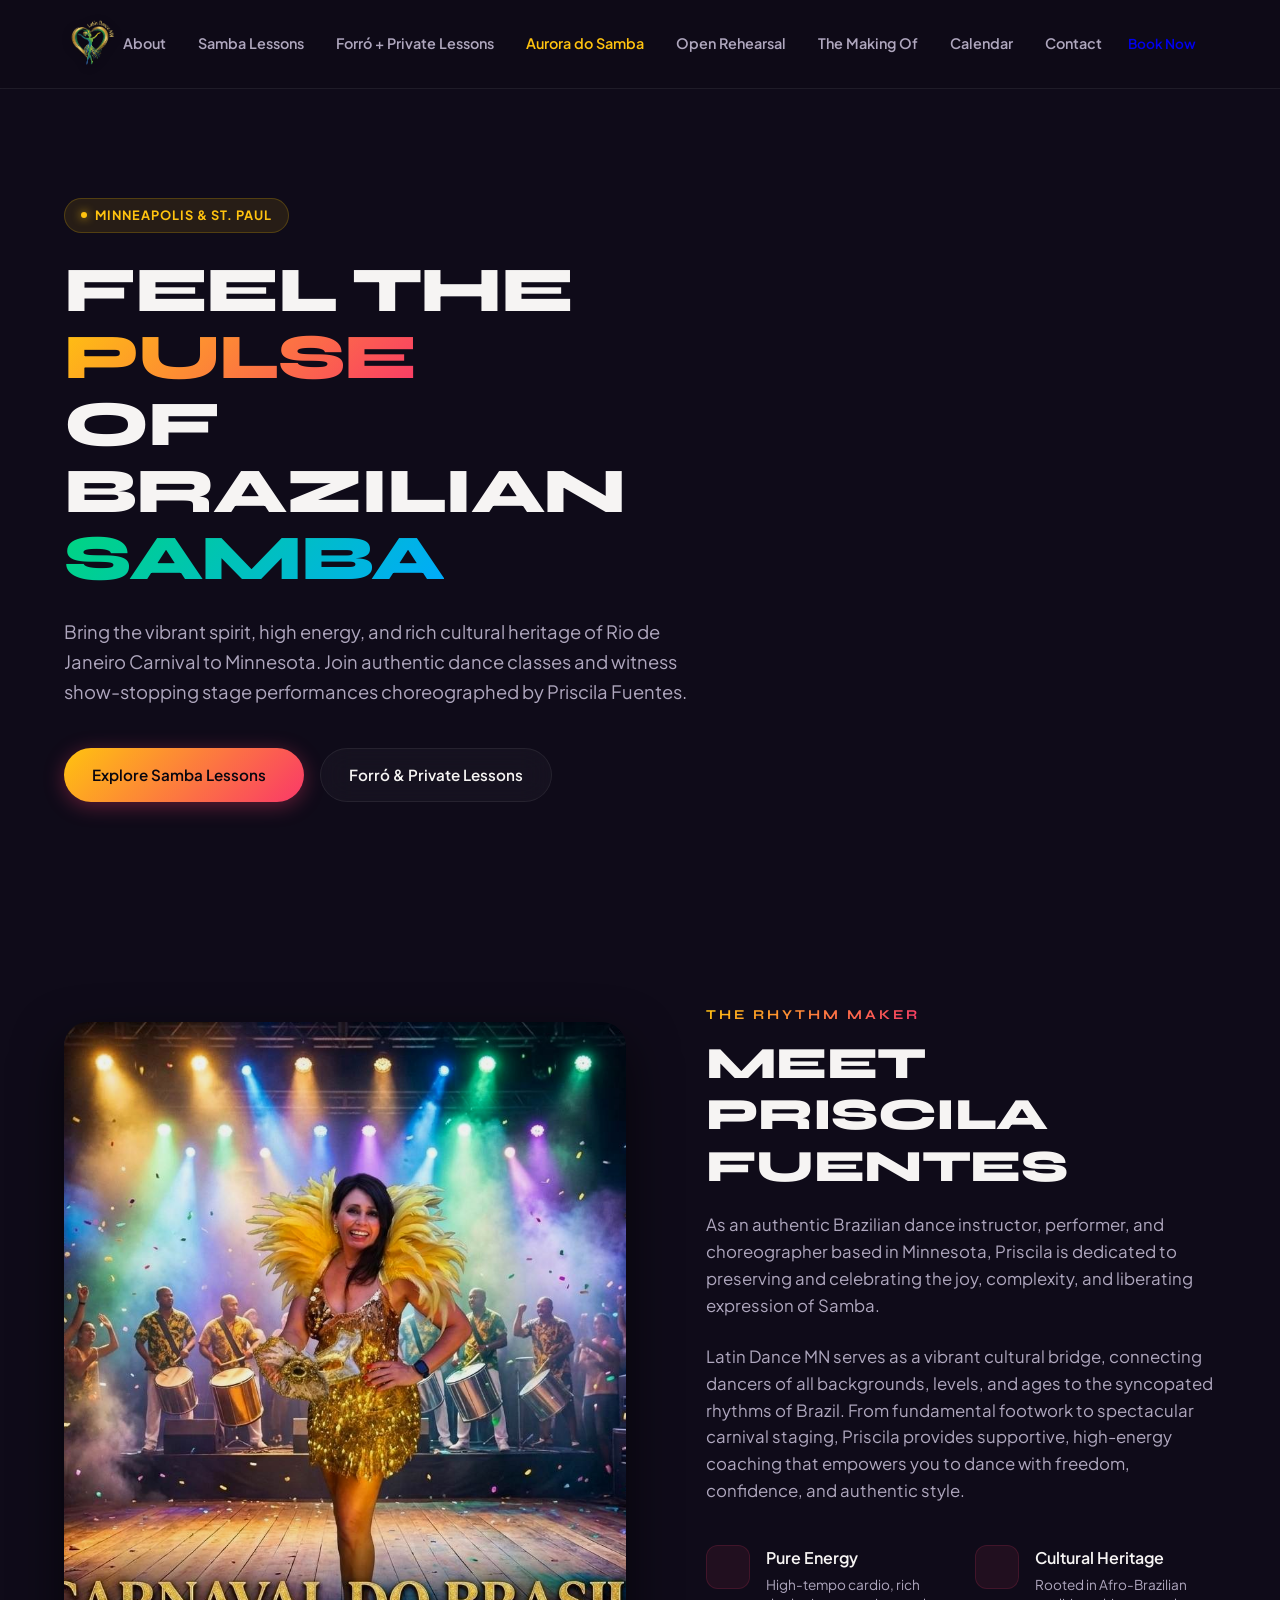
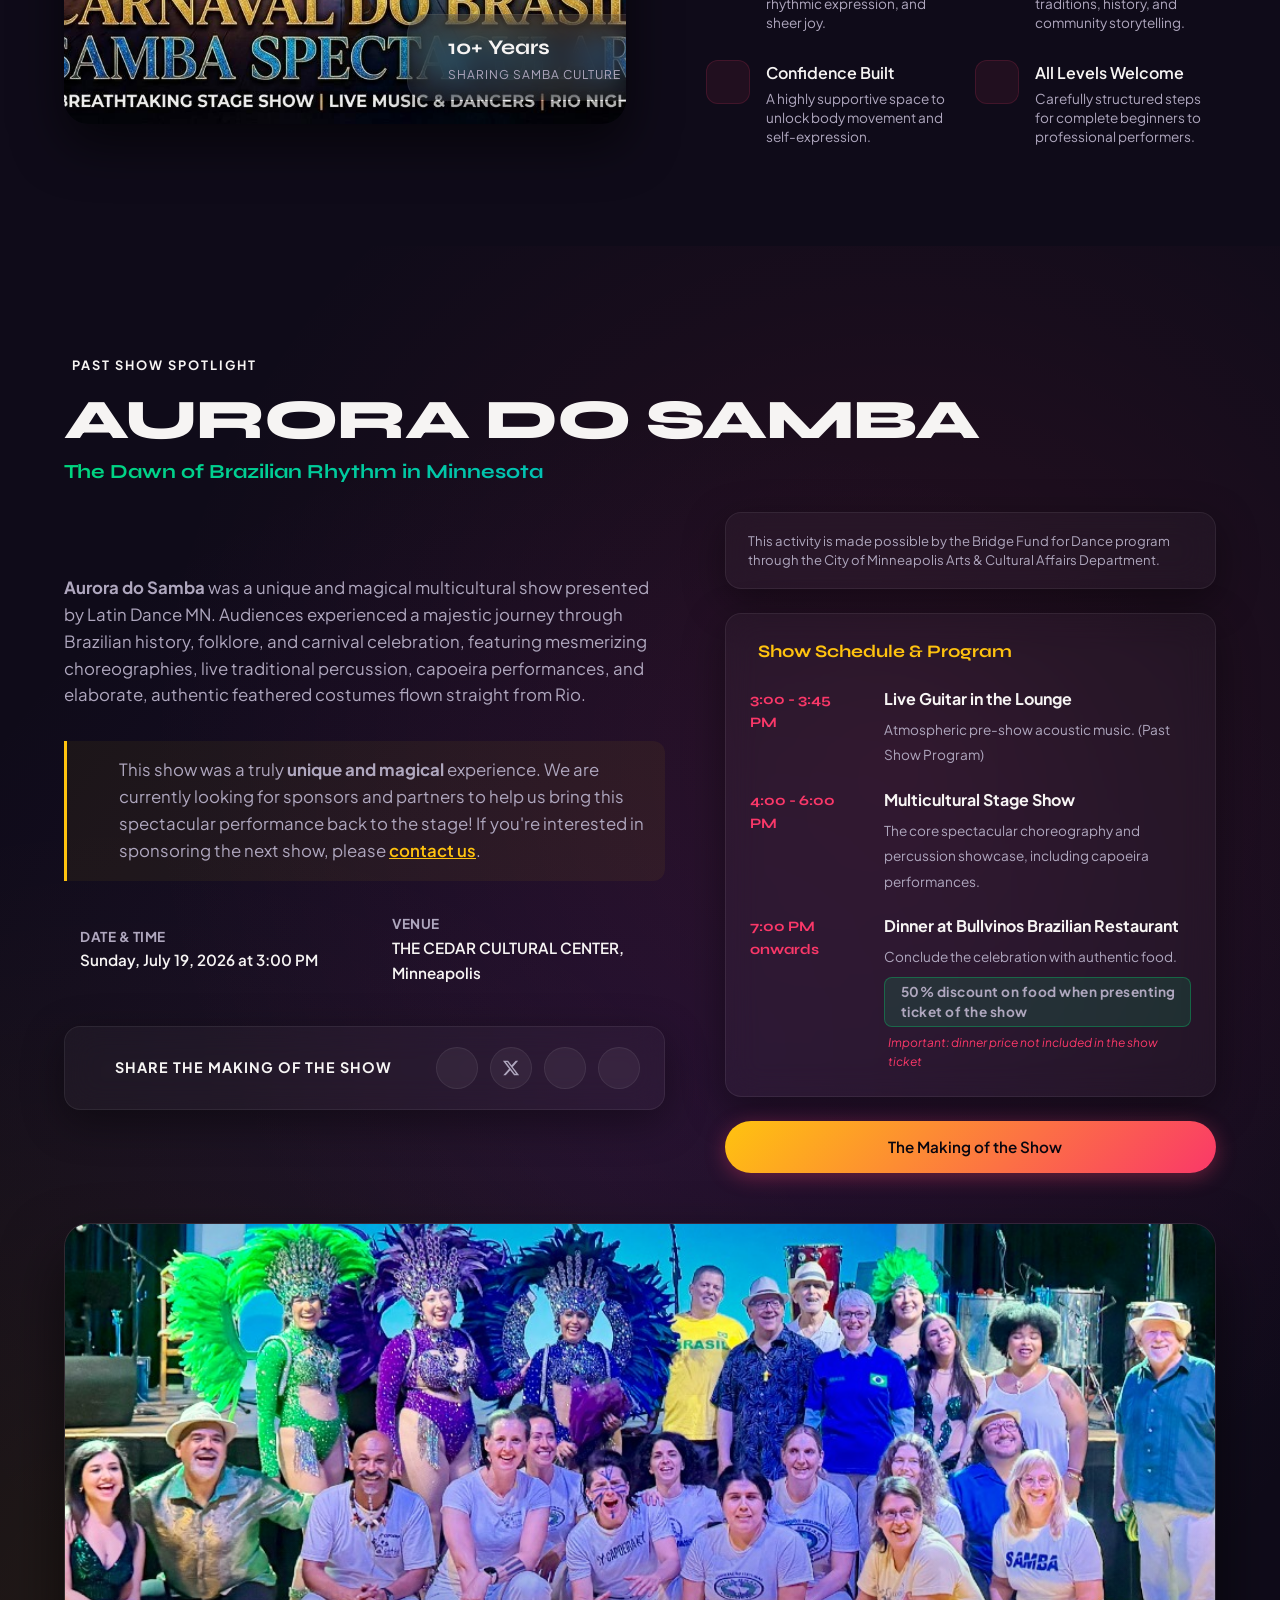
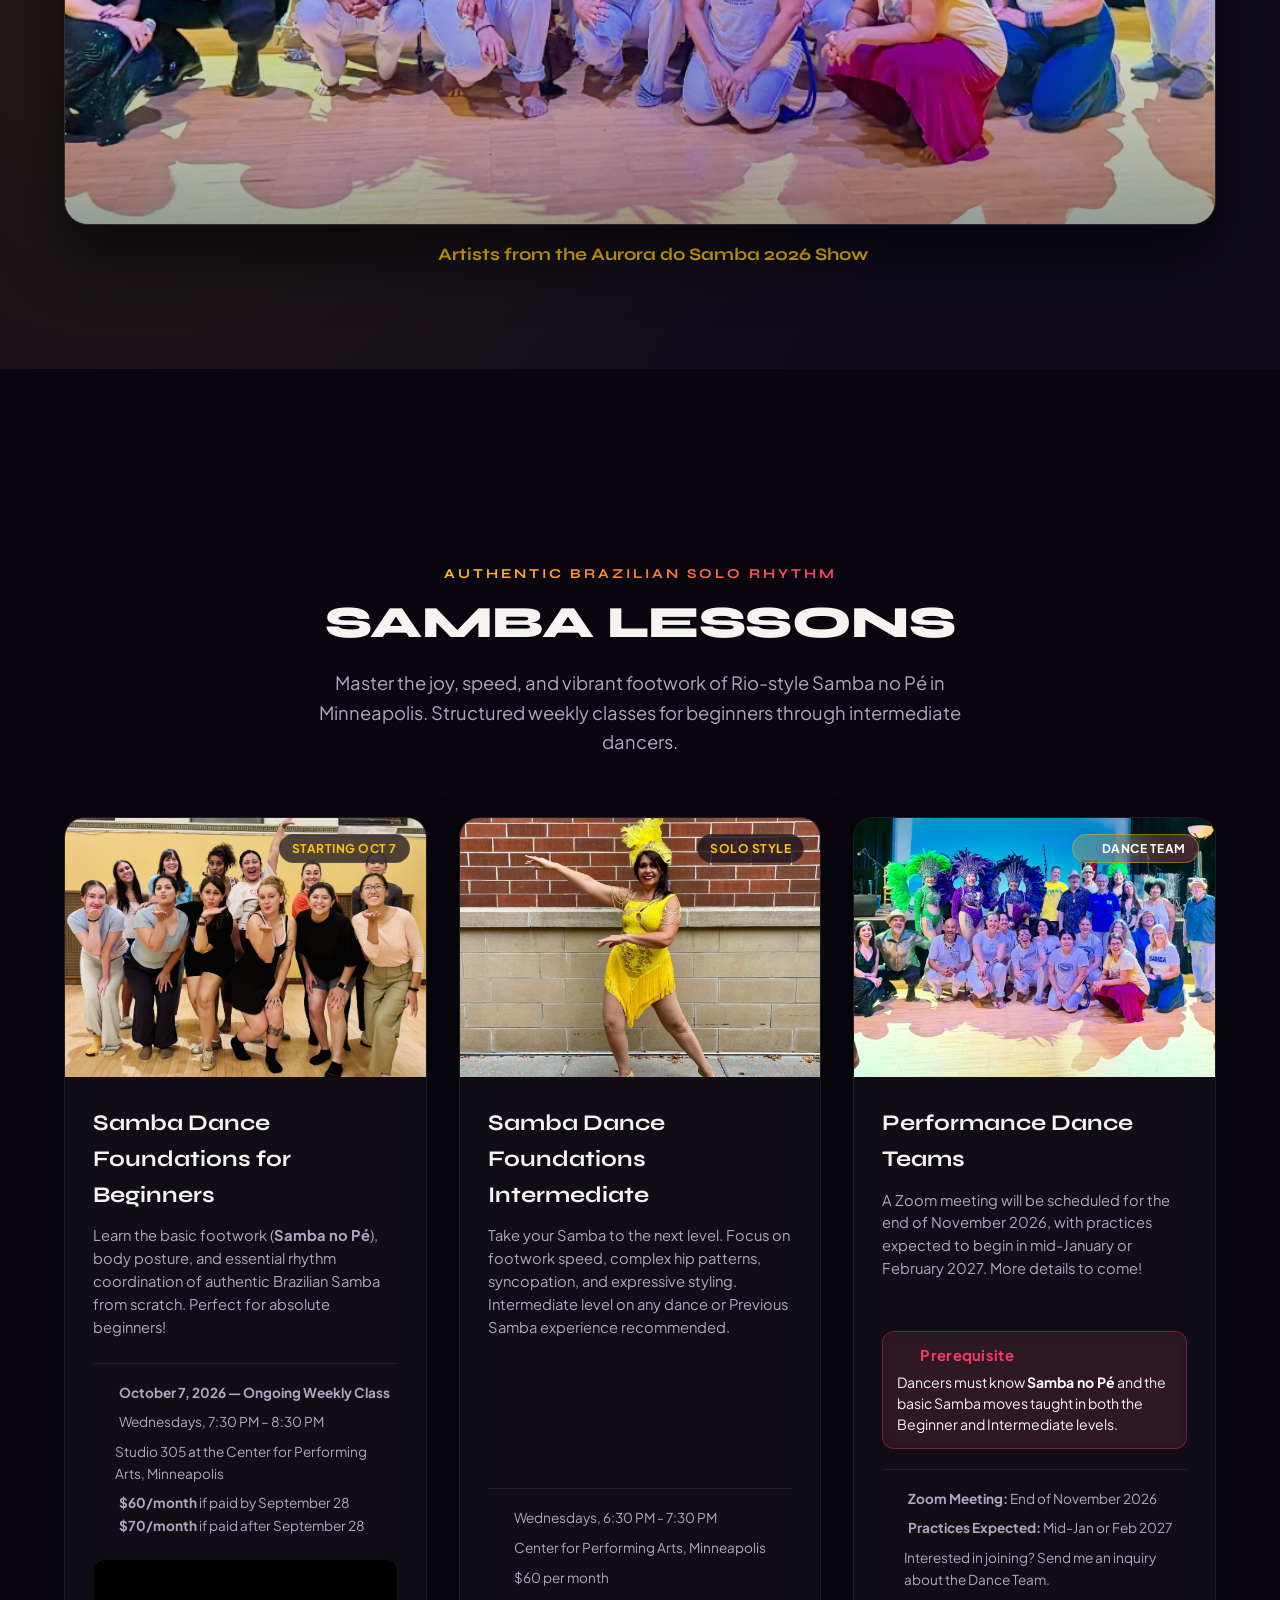
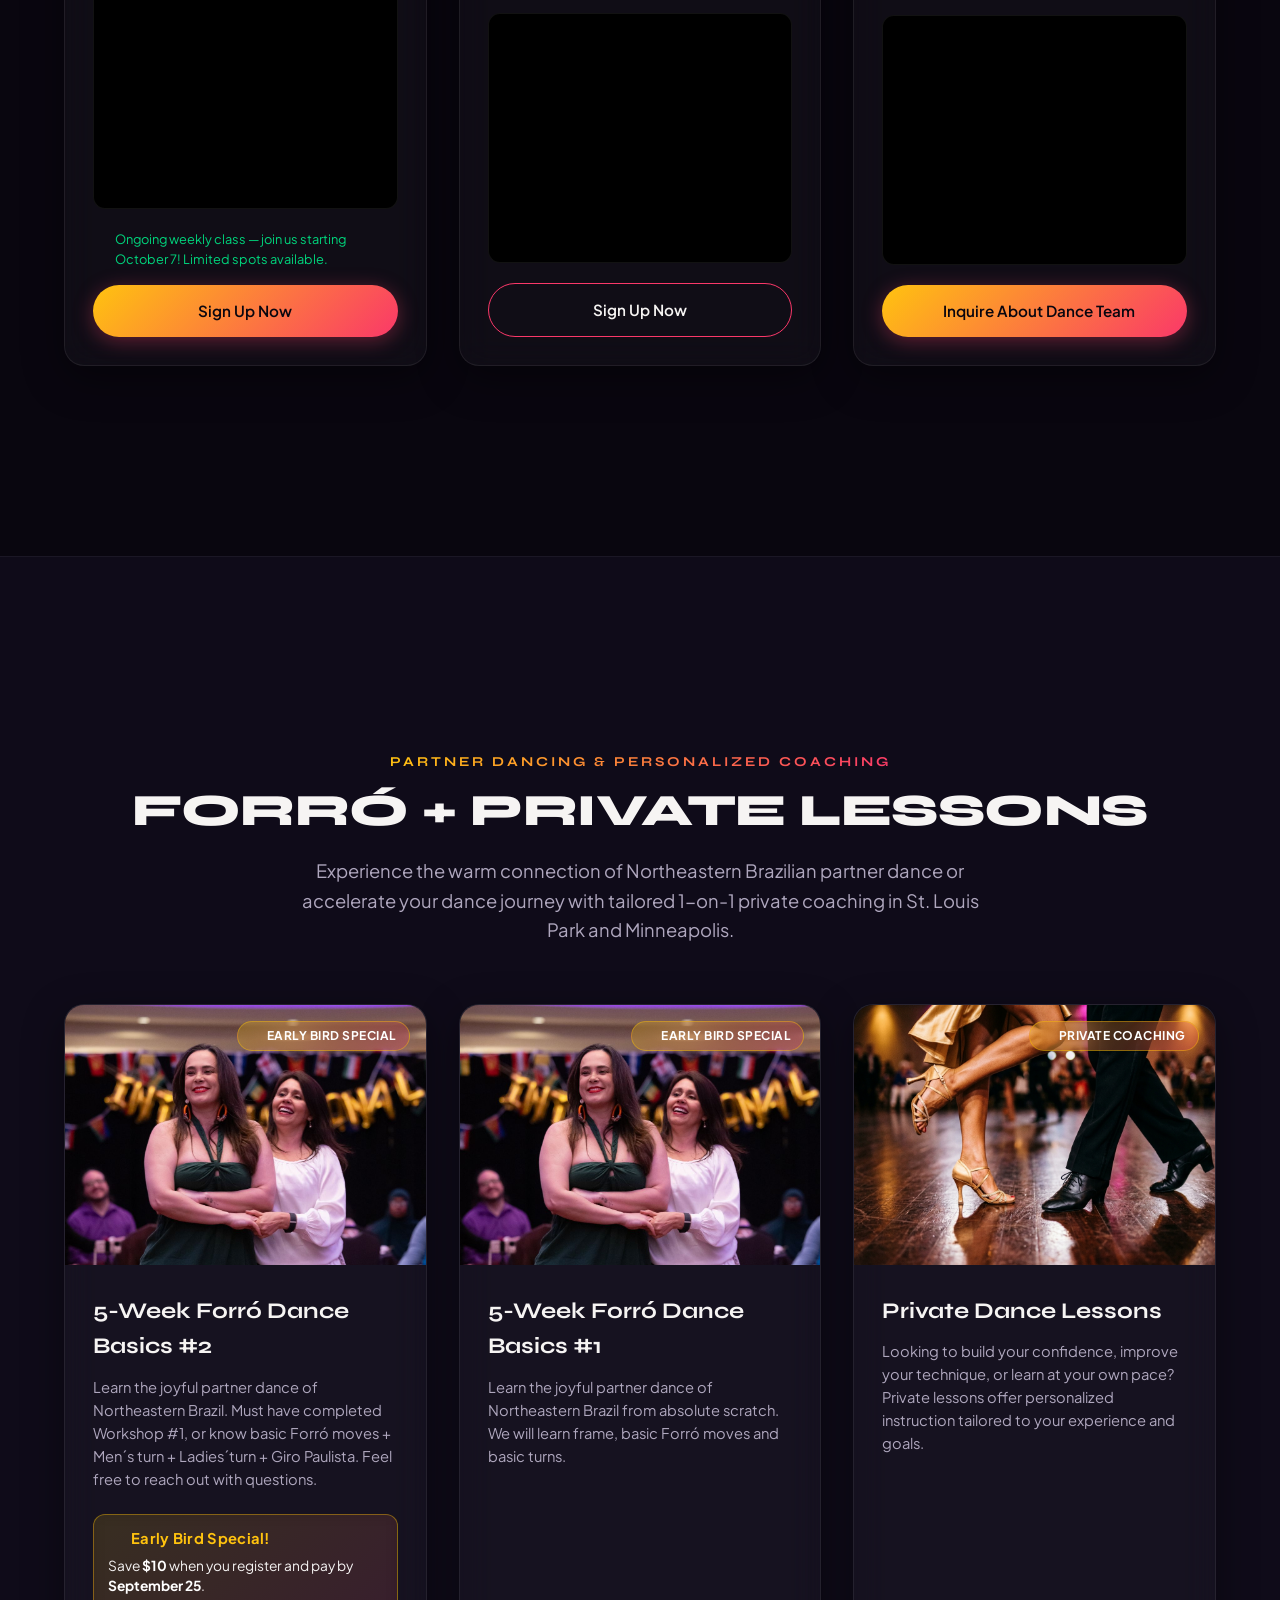
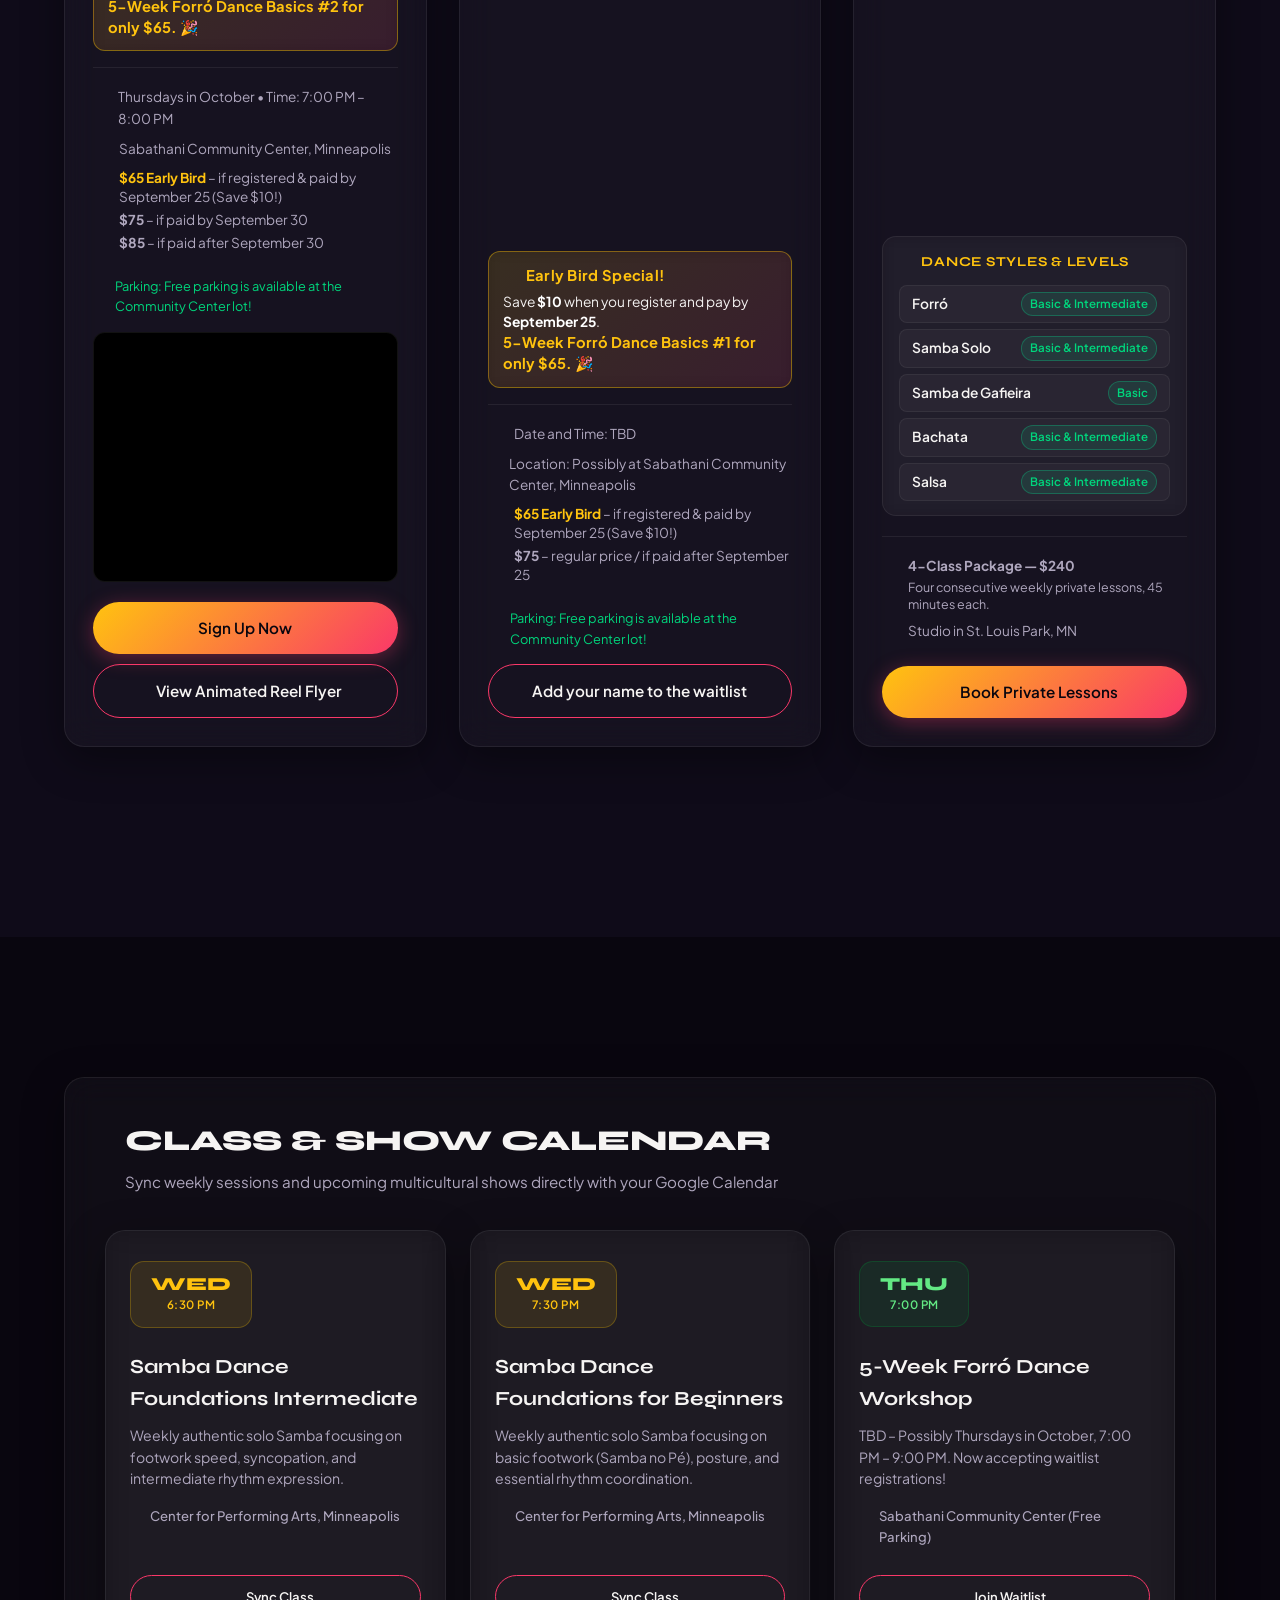
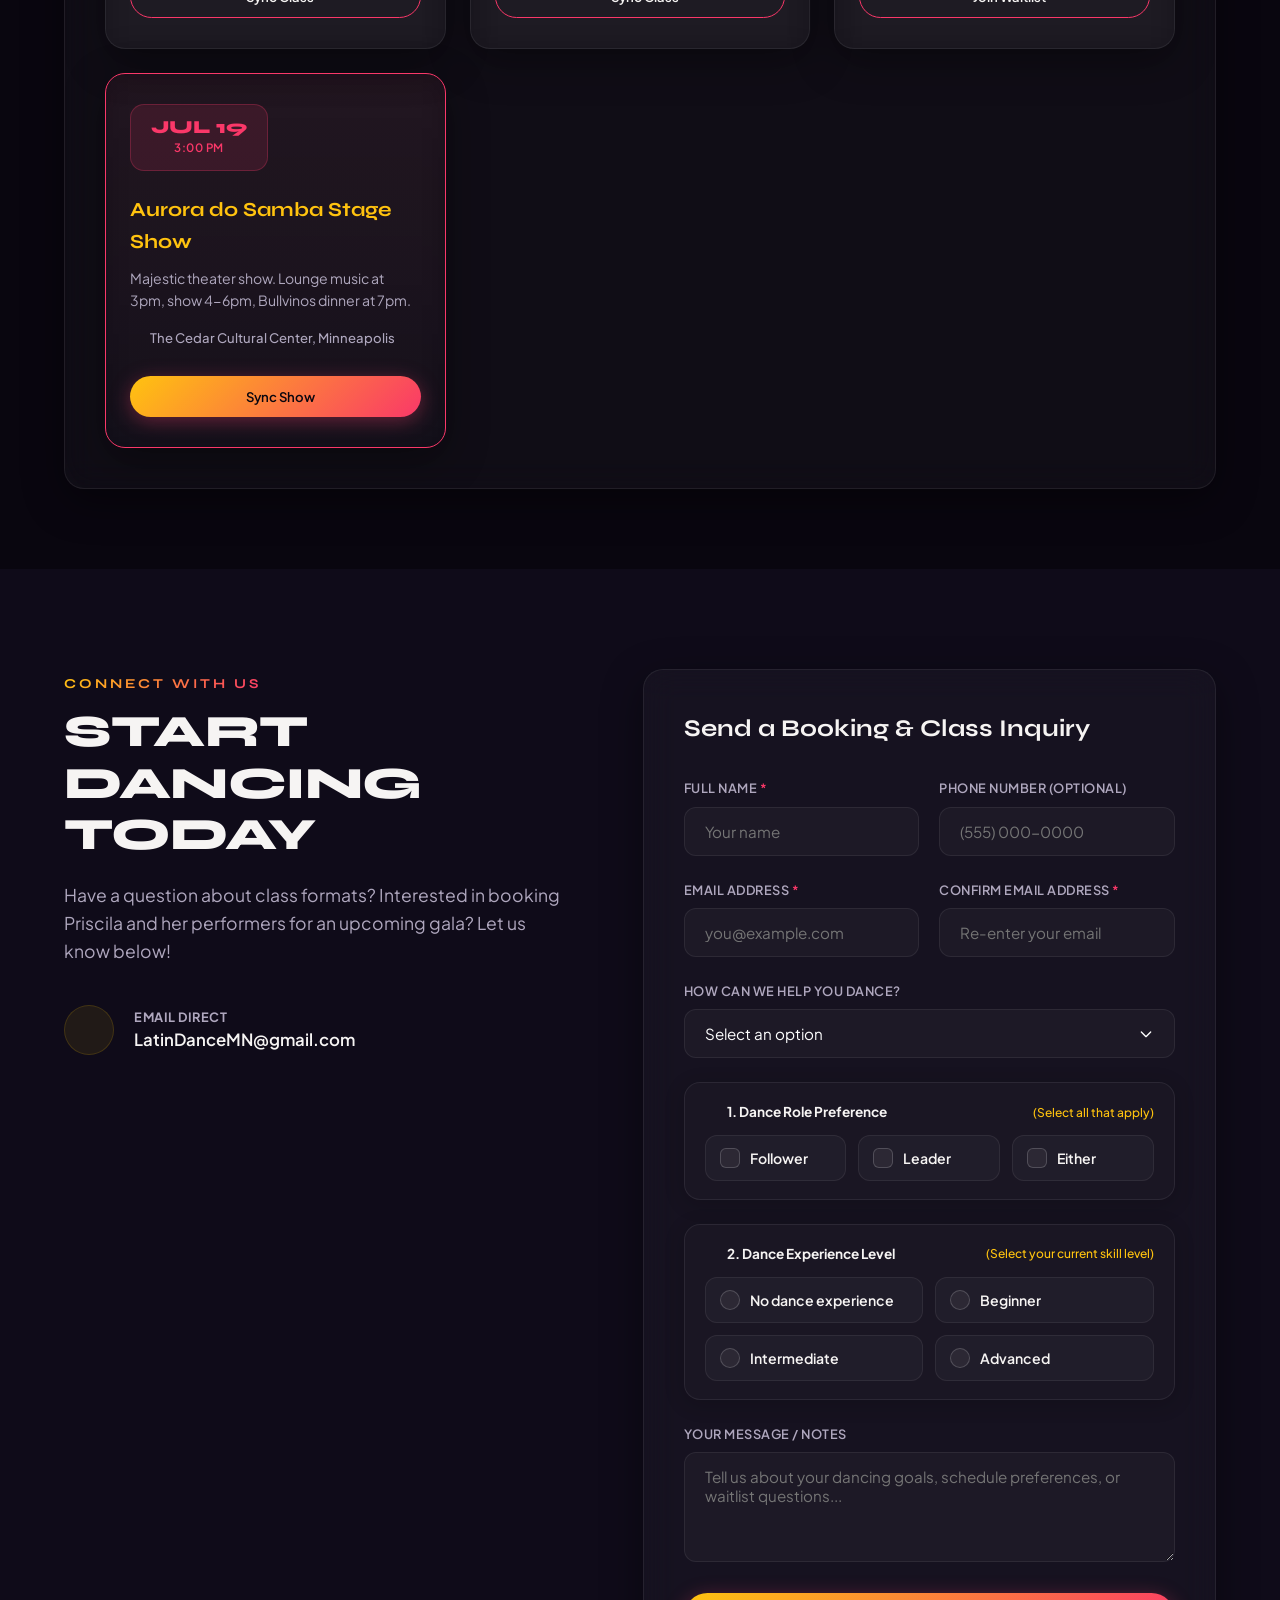
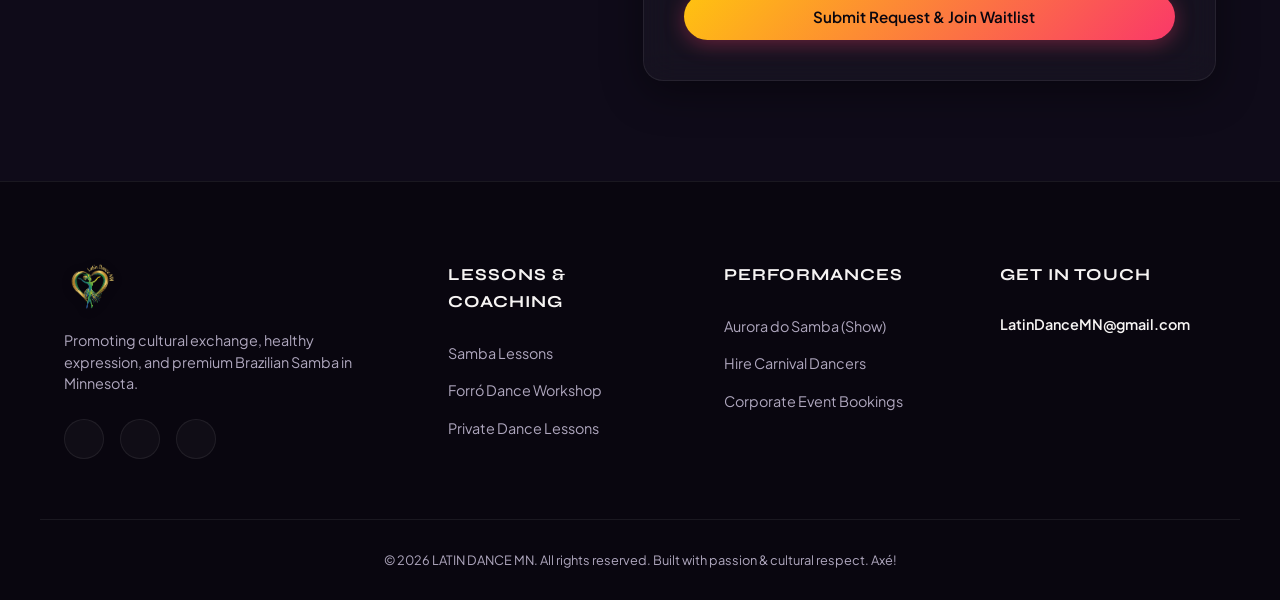
==== commit f0ba3d93: "Update Samba Beginners card Update Samba Beginners card image and Dance Team video" ====
--- a/index.html
+++ b/index.html
@@ -310,7 +310,7 @@
                 <!-- Class Card 1: Beginners - Starting October 7 -->
                 <div class="class-card glass animate-on-scroll">
                     <div class="class-img-container">
-                        <img src="assets/SambaDanceFoundationsforBeginners.jpg" alt="Samba Dance Foundations for Beginners - Starting October 7" class="class-img">
+                        <img src="assets/SambaBeginners.jpg" alt="Samba Dance Foundations for Beginners - Starting October 7" class="class-img">
                         <span class="class-tag">Starting Oct 7</span>
                     </div>
                     <div class="class-body">
@@ -394,6 +394,11 @@
                             <li><i data-lucide="calendar"></i> <span><strong>Practices Expected:</strong> Mid-Jan or Feb 2027</span></li>
                             <li><i data-lucide="message-square"></i> <span>Interested in joining? Send me an inquiry about the Dance Team.</span></li>
                         </ul>
+                        <div class="class-video-preview" style="margin-bottom: 20px; border-radius: 12px; overflow: hidden; border: 1px solid var(--glass-border); aspect-ratio: 9/16; max-height: 250px; width: 100%; display: flex; justify-content: center; background: black;">
+                            <video autoplay loop muted playsinline style="height: 100%; max-width: 100%; object-fit: contain; cursor: pointer;">
+                                <source src="assets/Dance Team Video.mp4" type="video/mp4">
+                            </video>
+                        </div>
                         <div class="class-footer" style="margin-top: auto;">
                             <a href="#contact" class="btn btn-primary btn-full class-book-trigger" data-class="Performance Dance Teams" style="width: 100%; justify-content: center; gap: 8px;">
                                 <i data-lucide="send"></i>
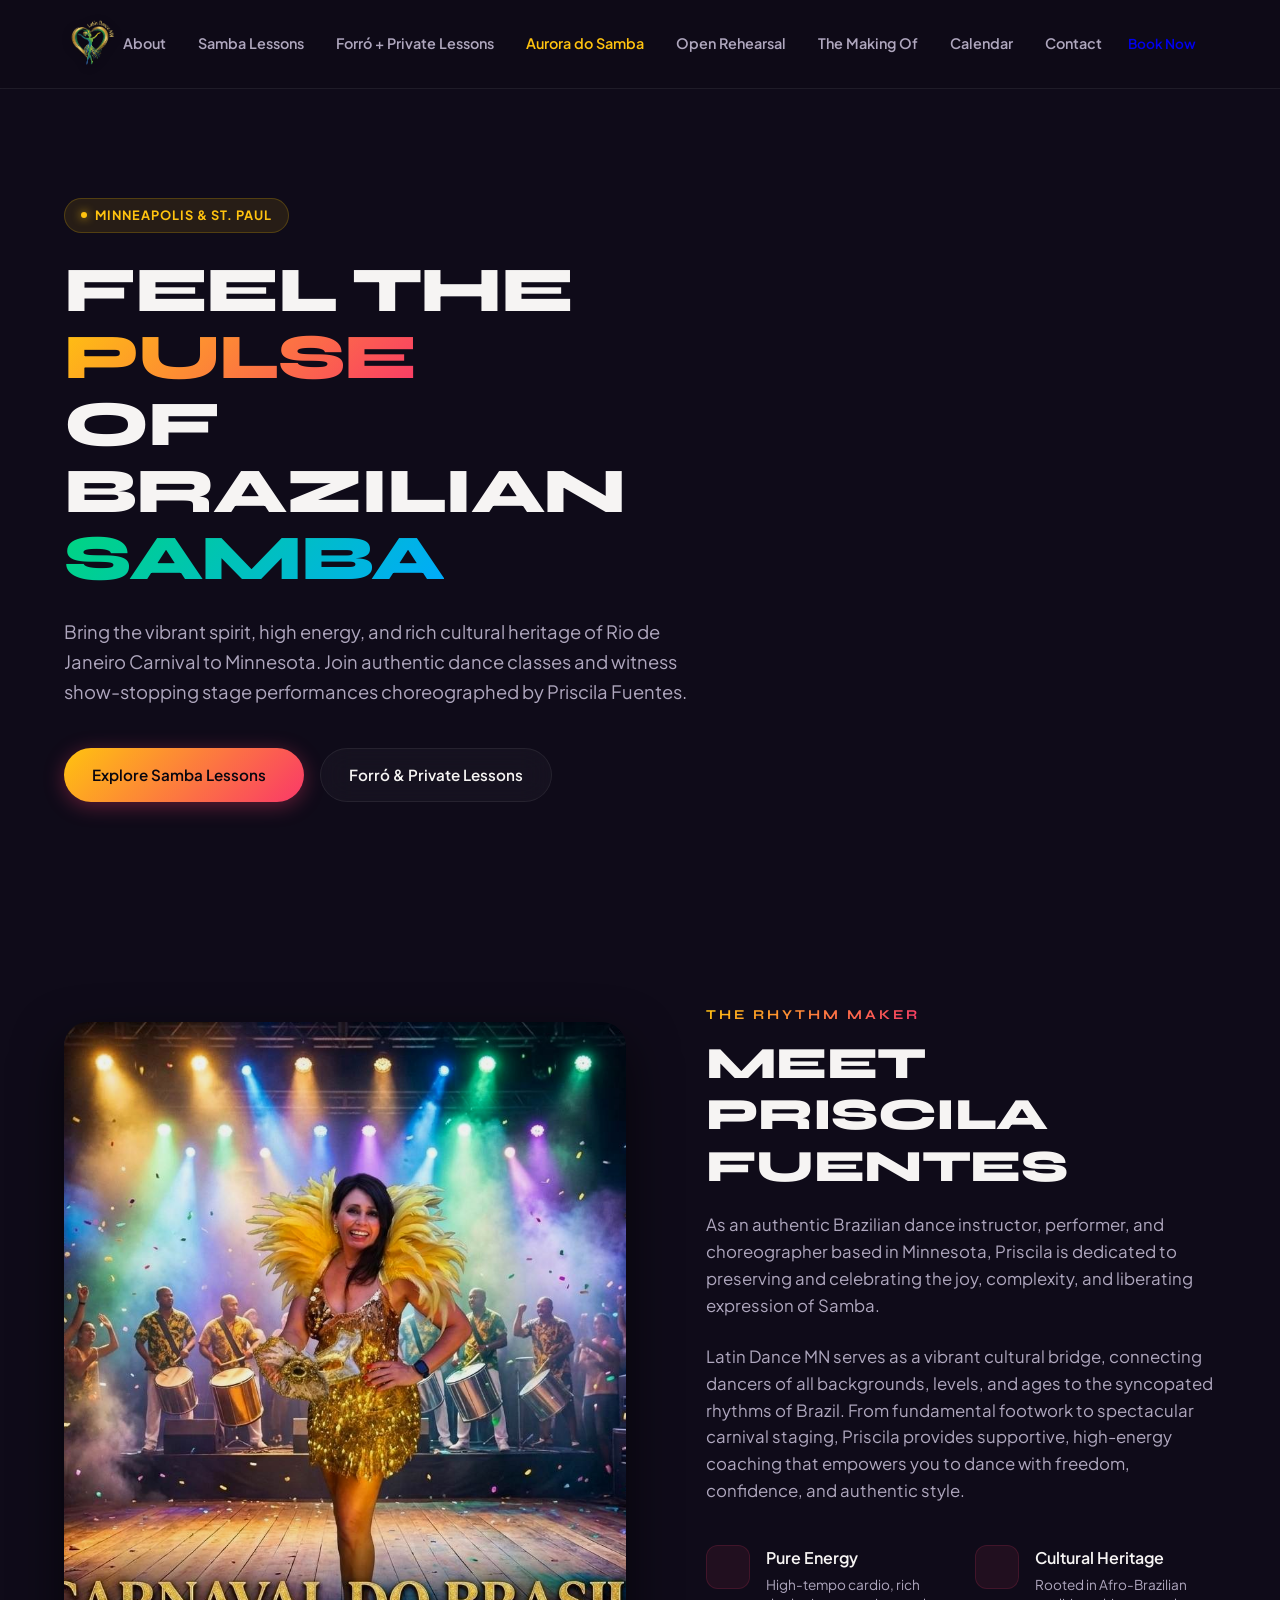
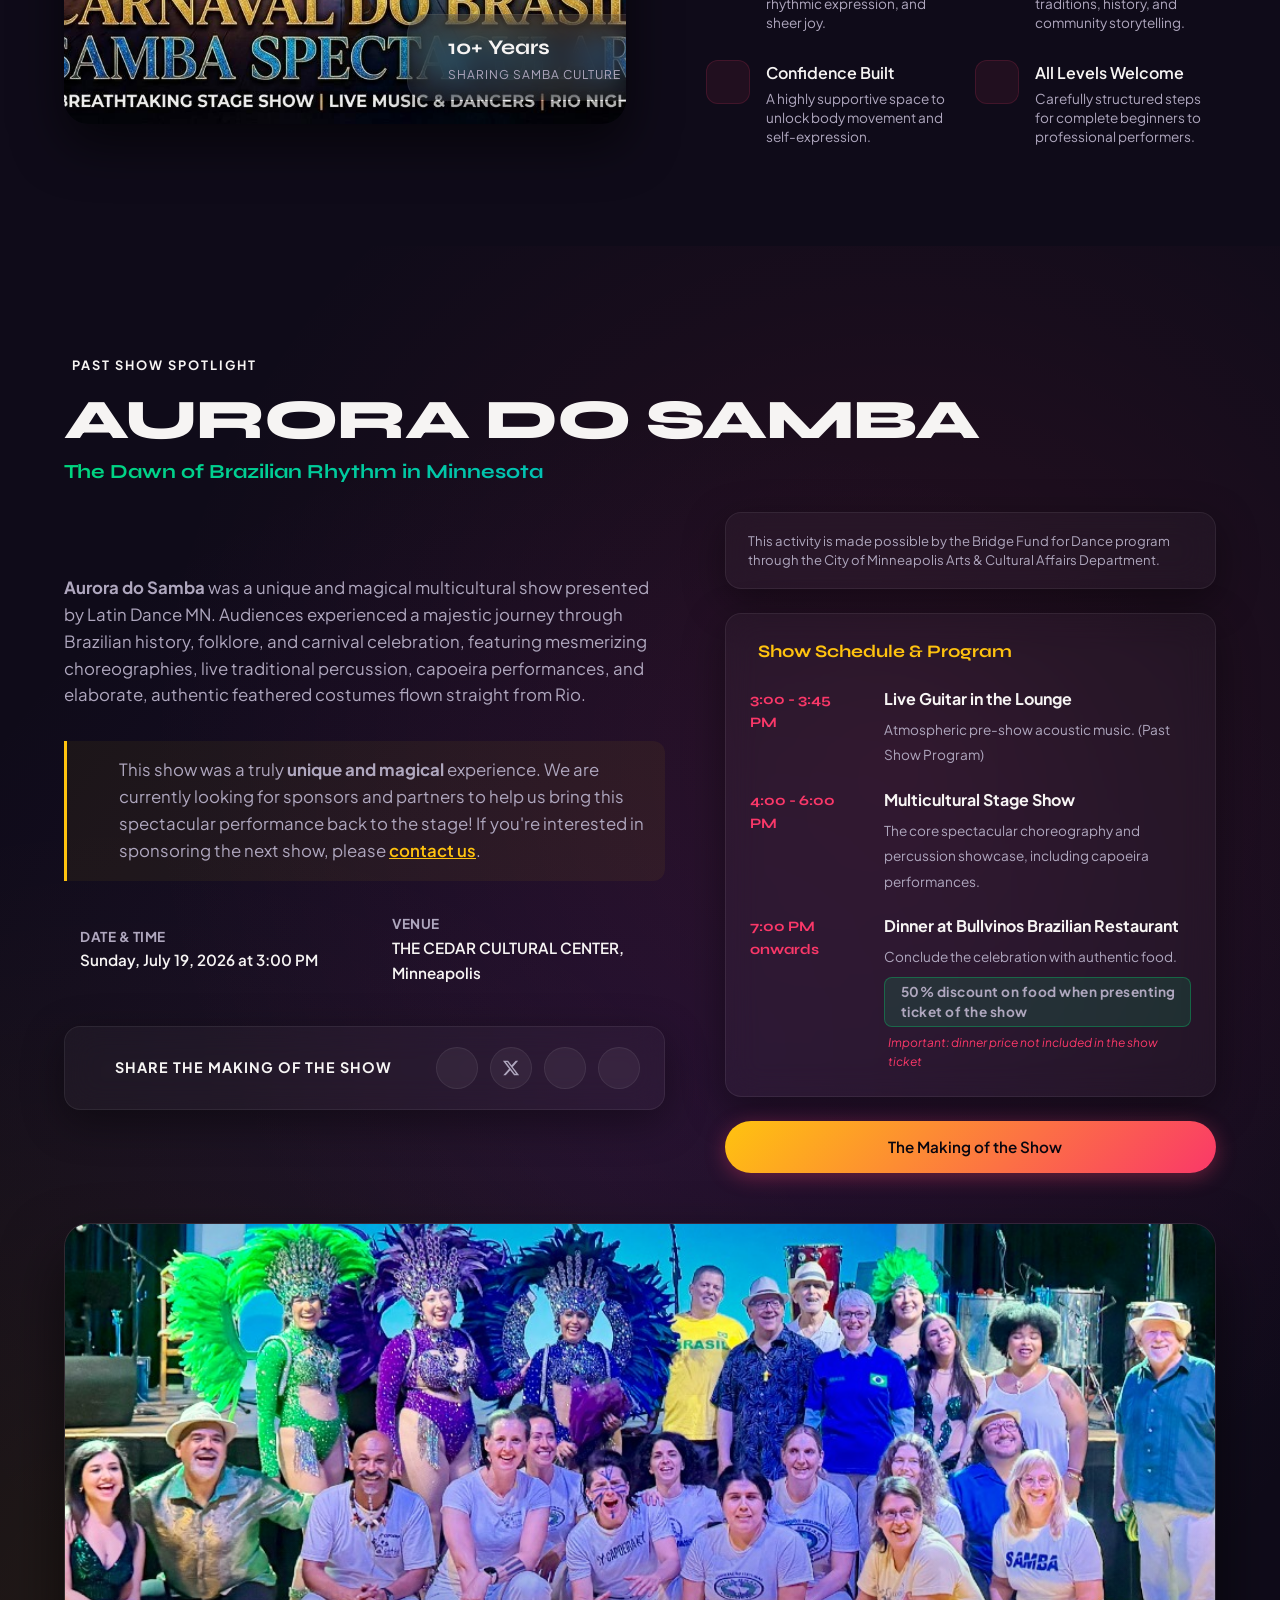
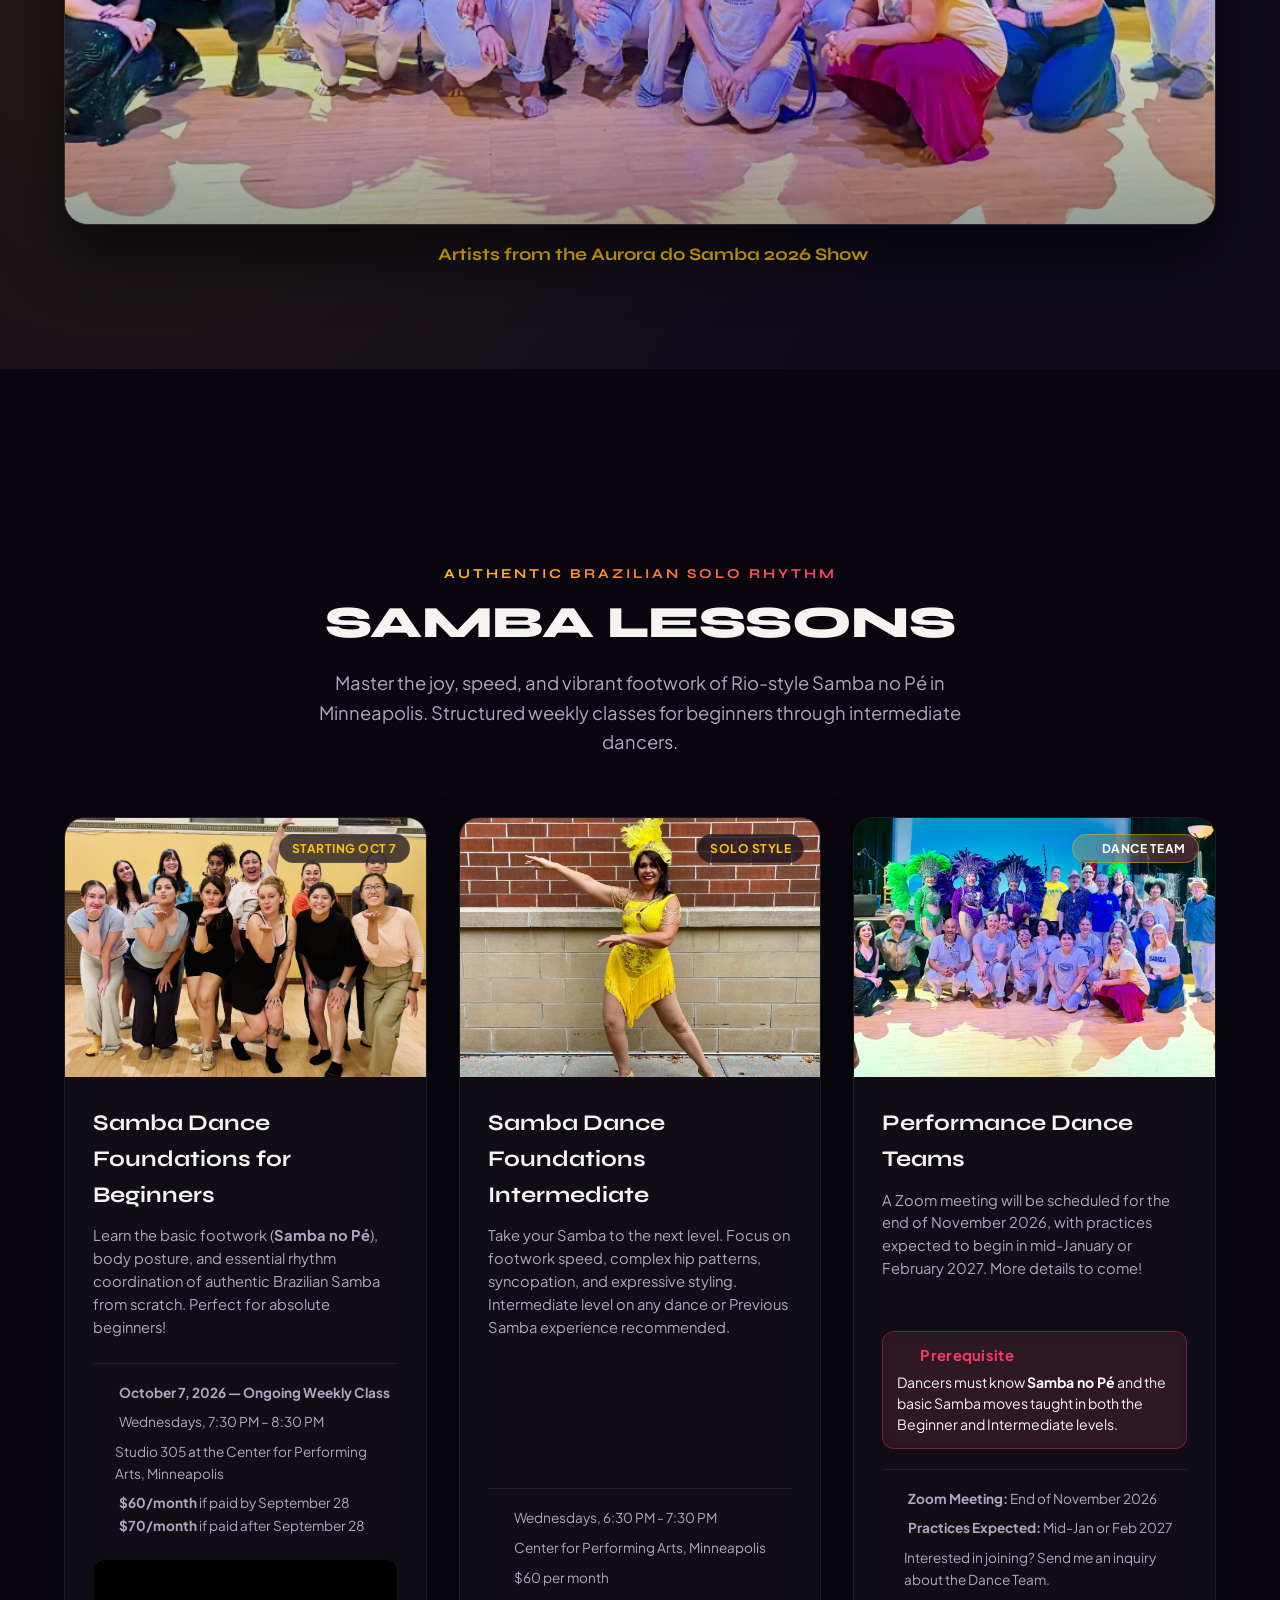
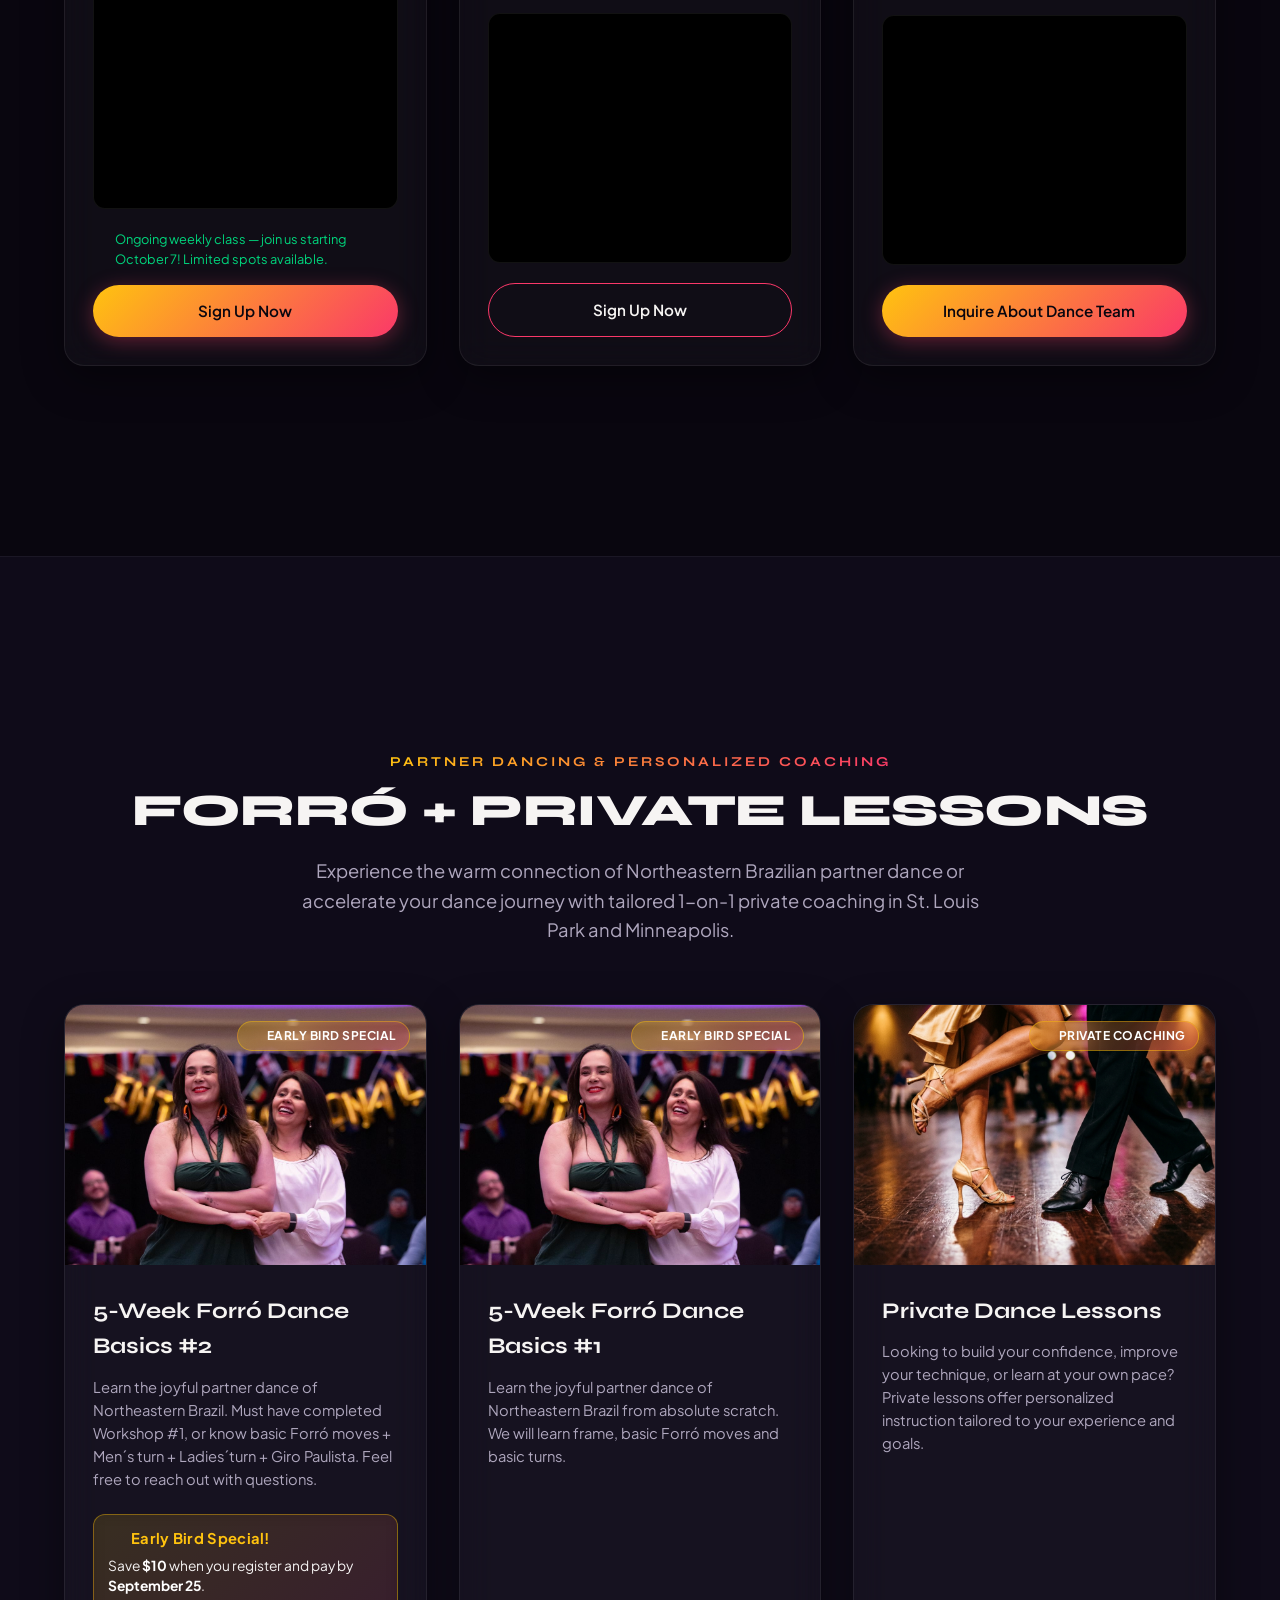
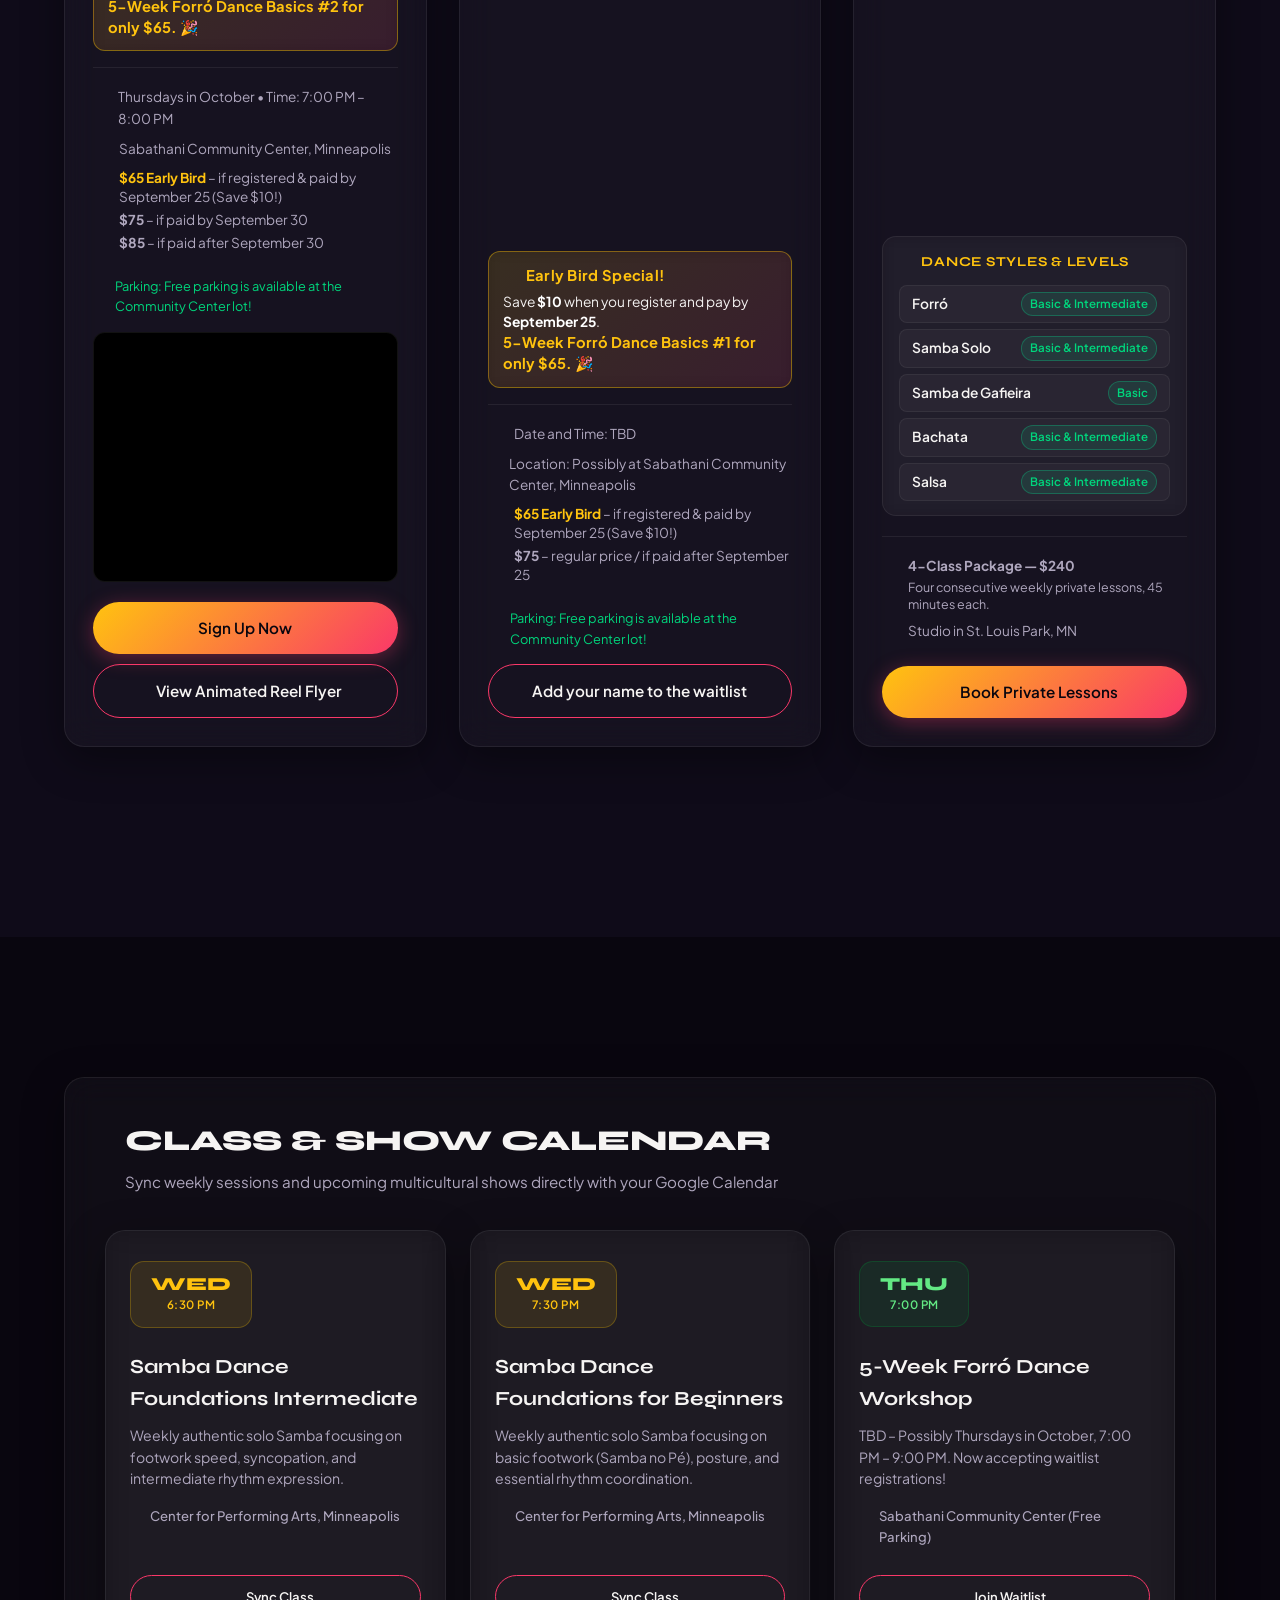
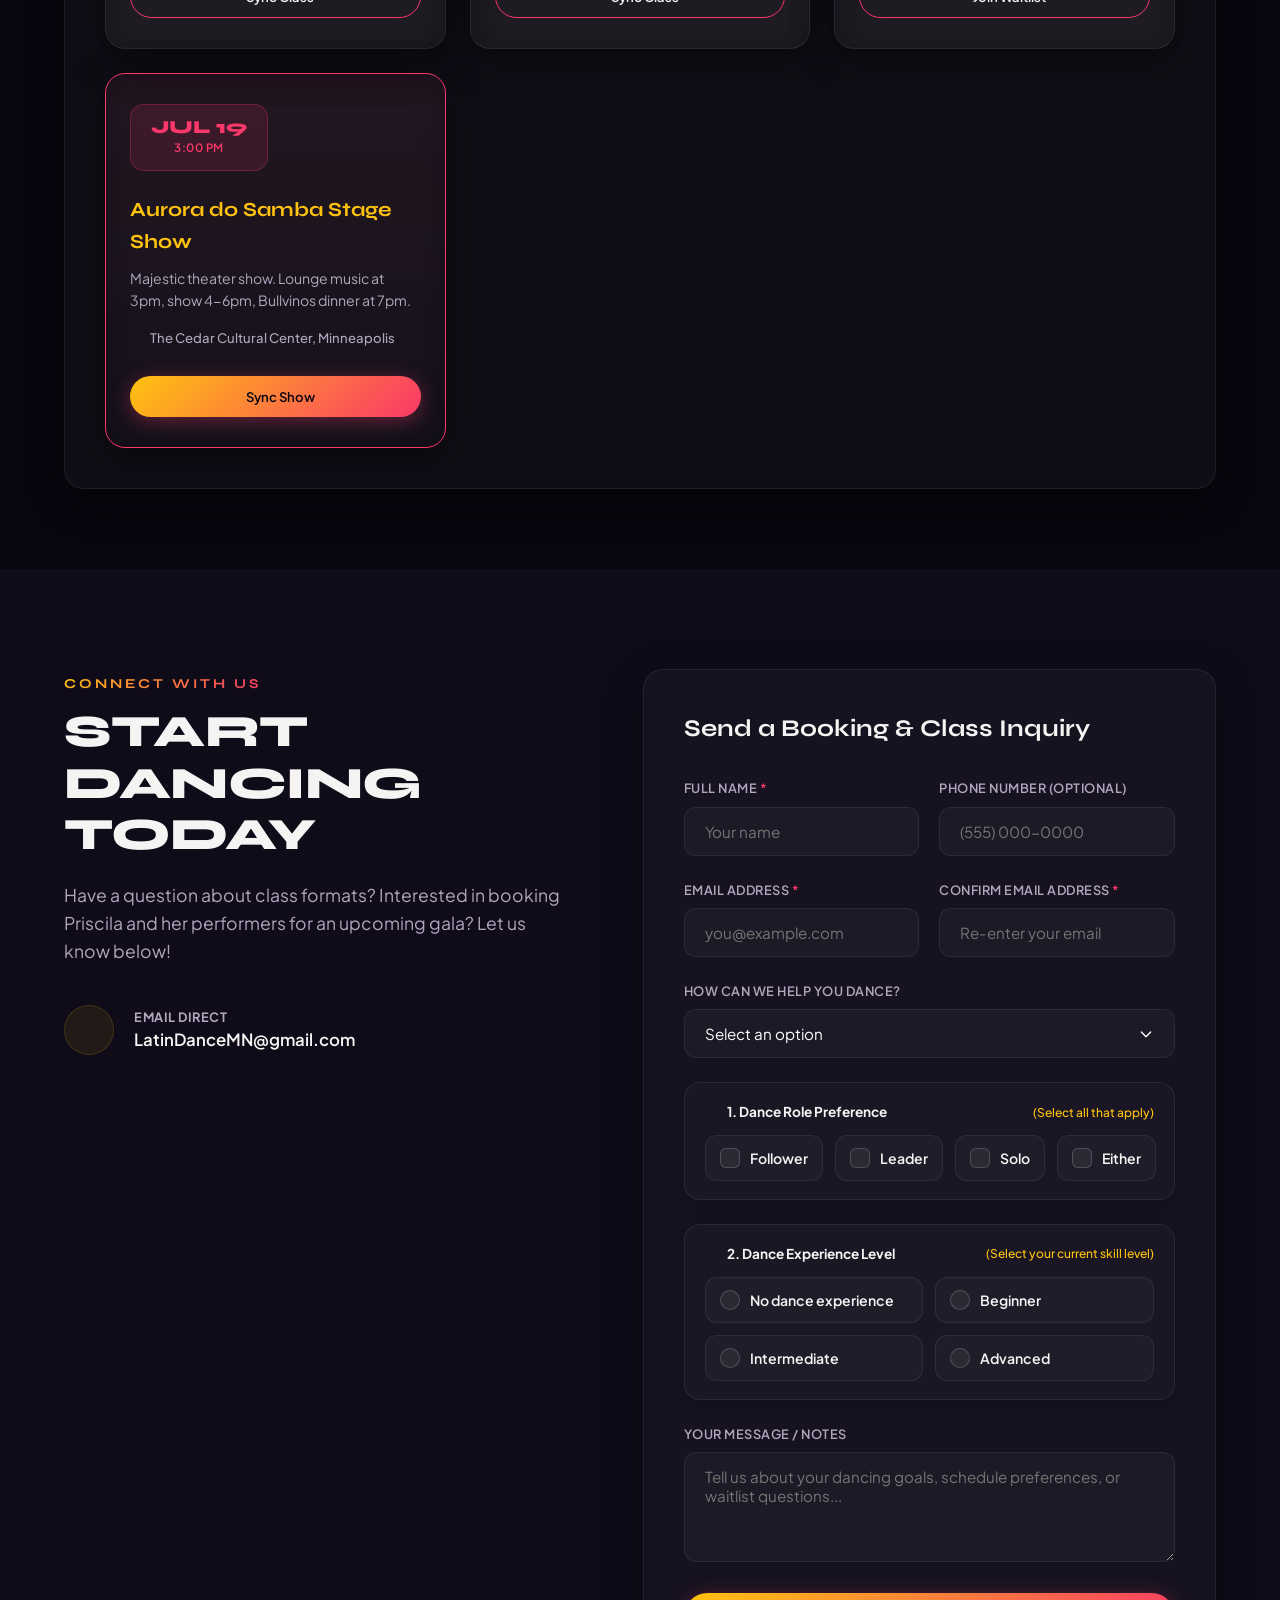
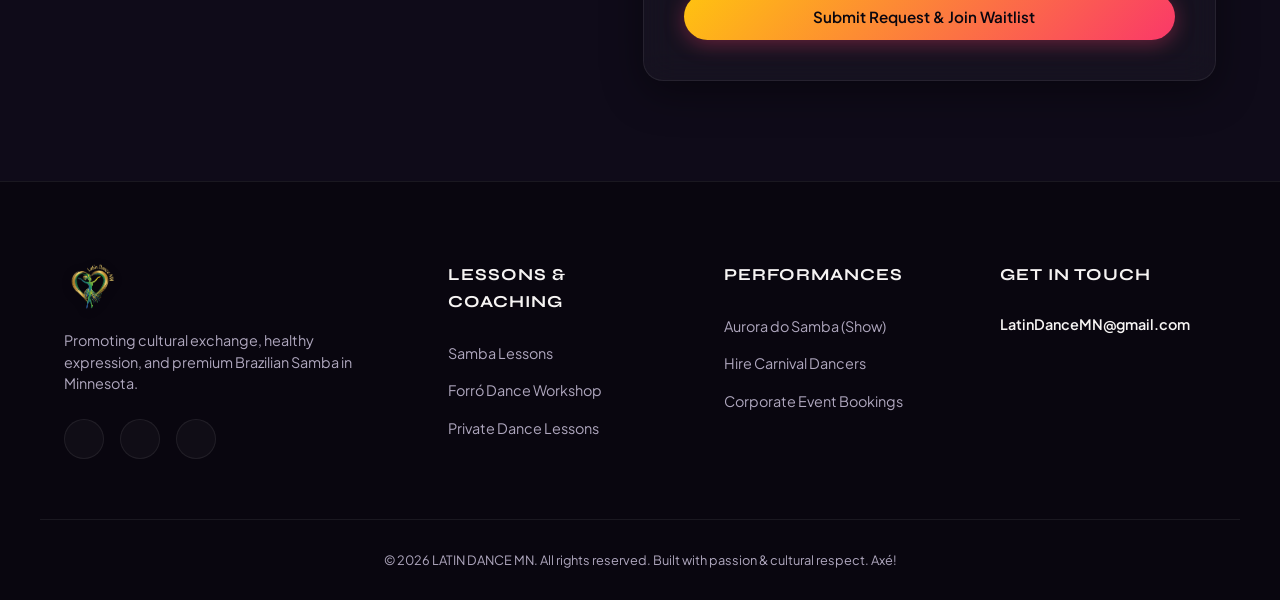
==== commit ae665525: "Update Forró waitlist message Update Forró waitlist message and add Solo dance role option)." ====
--- a/index.html
+++ b/index.html
@@ -778,6 +778,17 @@
                                     </div>
                                 </label>
                                 <label class="custom-choice-card">
+                                    <input type="checkbox" name="dance_role[]" value="Solo" class="custom-checkbox">
+                                    <div class="choice-card-content">
+                                        <div class="checkbox-indicator">
+                                            <i data-lucide="check"></i>
+                                        </div>
+                                        <div class="choice-text">
+                                            <span class="choice-title">Solo</span>
+                                        </div>
+                                    </div>
+                                </label>
+                                <label class="custom-choice-card">
                                     <input type="checkbox" name="dance_role[]" value="Either" class="custom-checkbox">
                                     <div class="choice-card-content">
                                         <div class="checkbox-indicator">
--- a/style.css
+++ b/style.css
@@ -1822,7 +1822,7 @@
 }
 .form-checkbox-grid {
     display: grid;
-    grid-template-columns: repeat(3, 1fr);
+    grid-template-columns: repeat(4, 1fr);
     gap: 12px;
 }
 .form-radio-grid {
@@ -1831,8 +1831,15 @@
     gap: 12px;
 }
 @media (max-width: 650px) {
-    .form-checkbox-grid,
+    .form-checkbox-grid {
+        grid-template-columns: repeat(2, 1fr);
+    }
     .form-radio-grid {
+        grid-template-columns: 1fr;
+    }
+}
+@media (max-width: 420px) {
+    .form-checkbox-grid {
         grid-template-columns: 1fr;
     }
 }
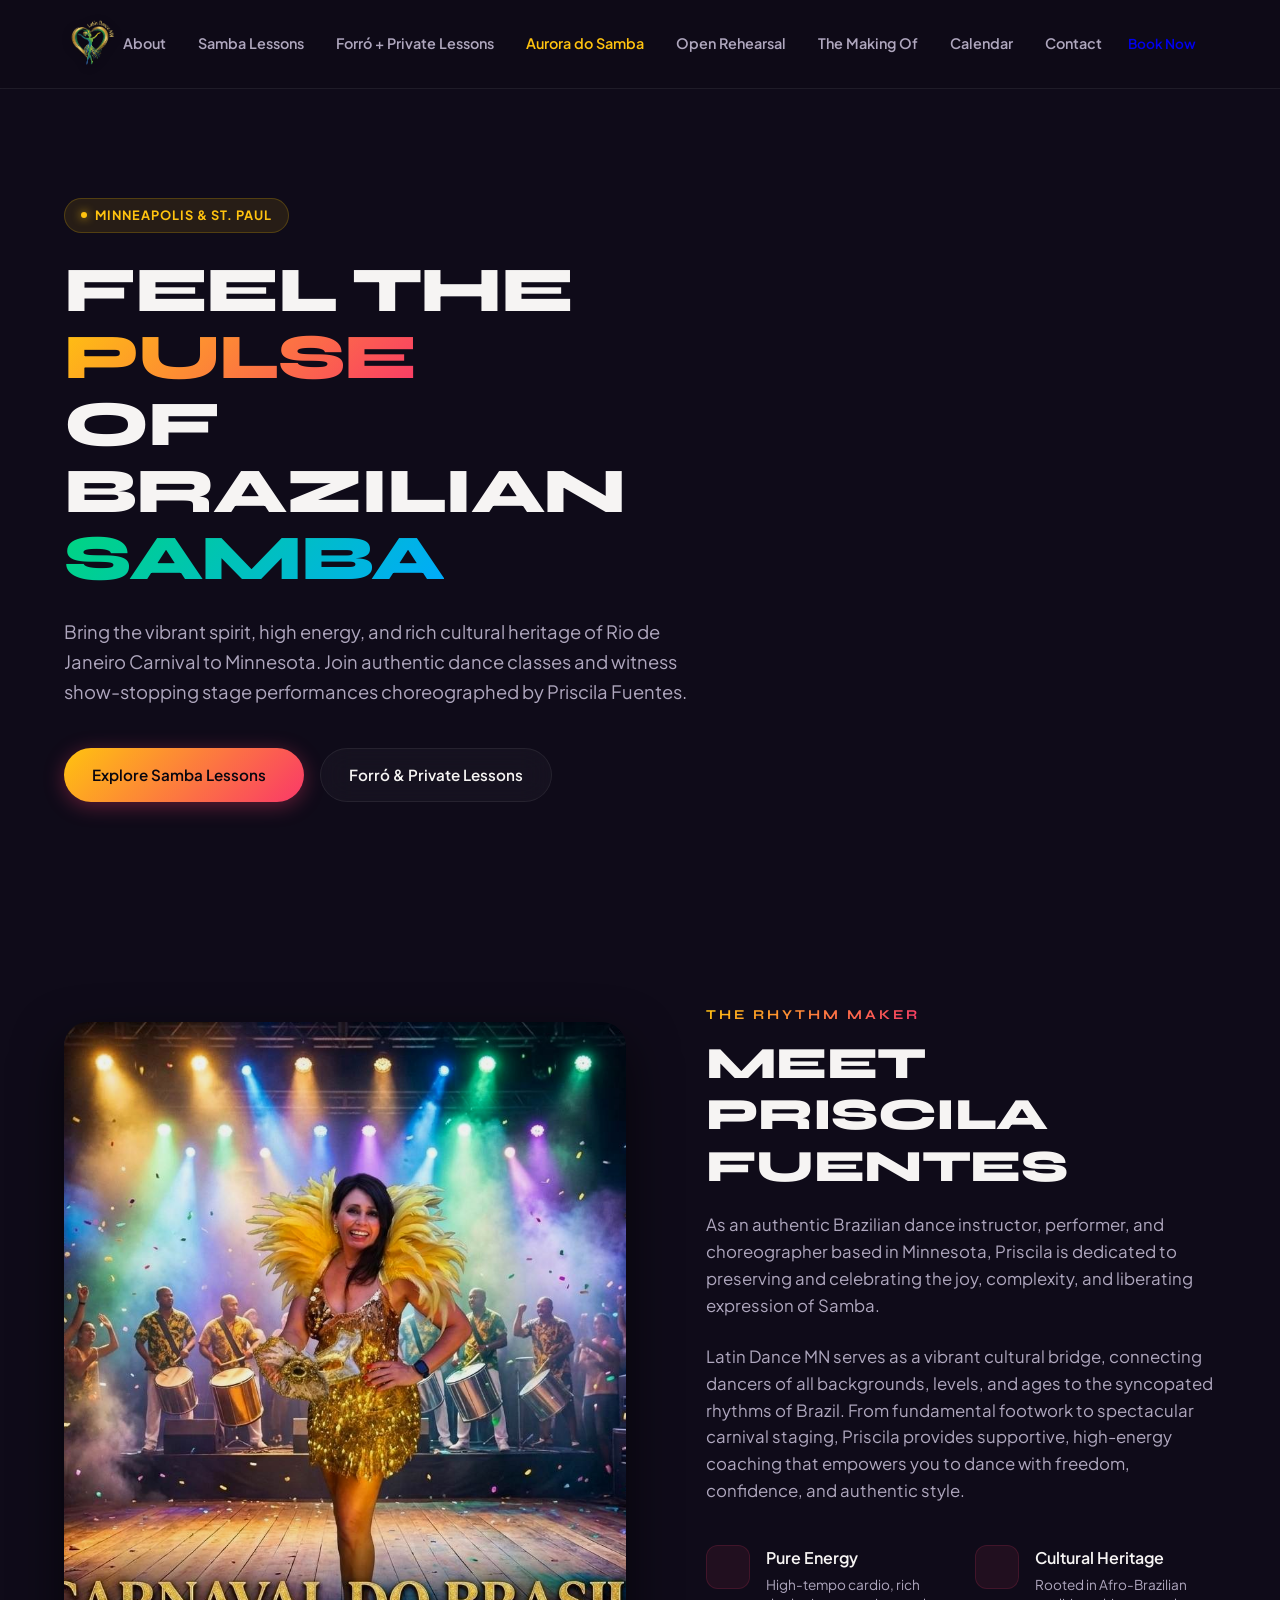
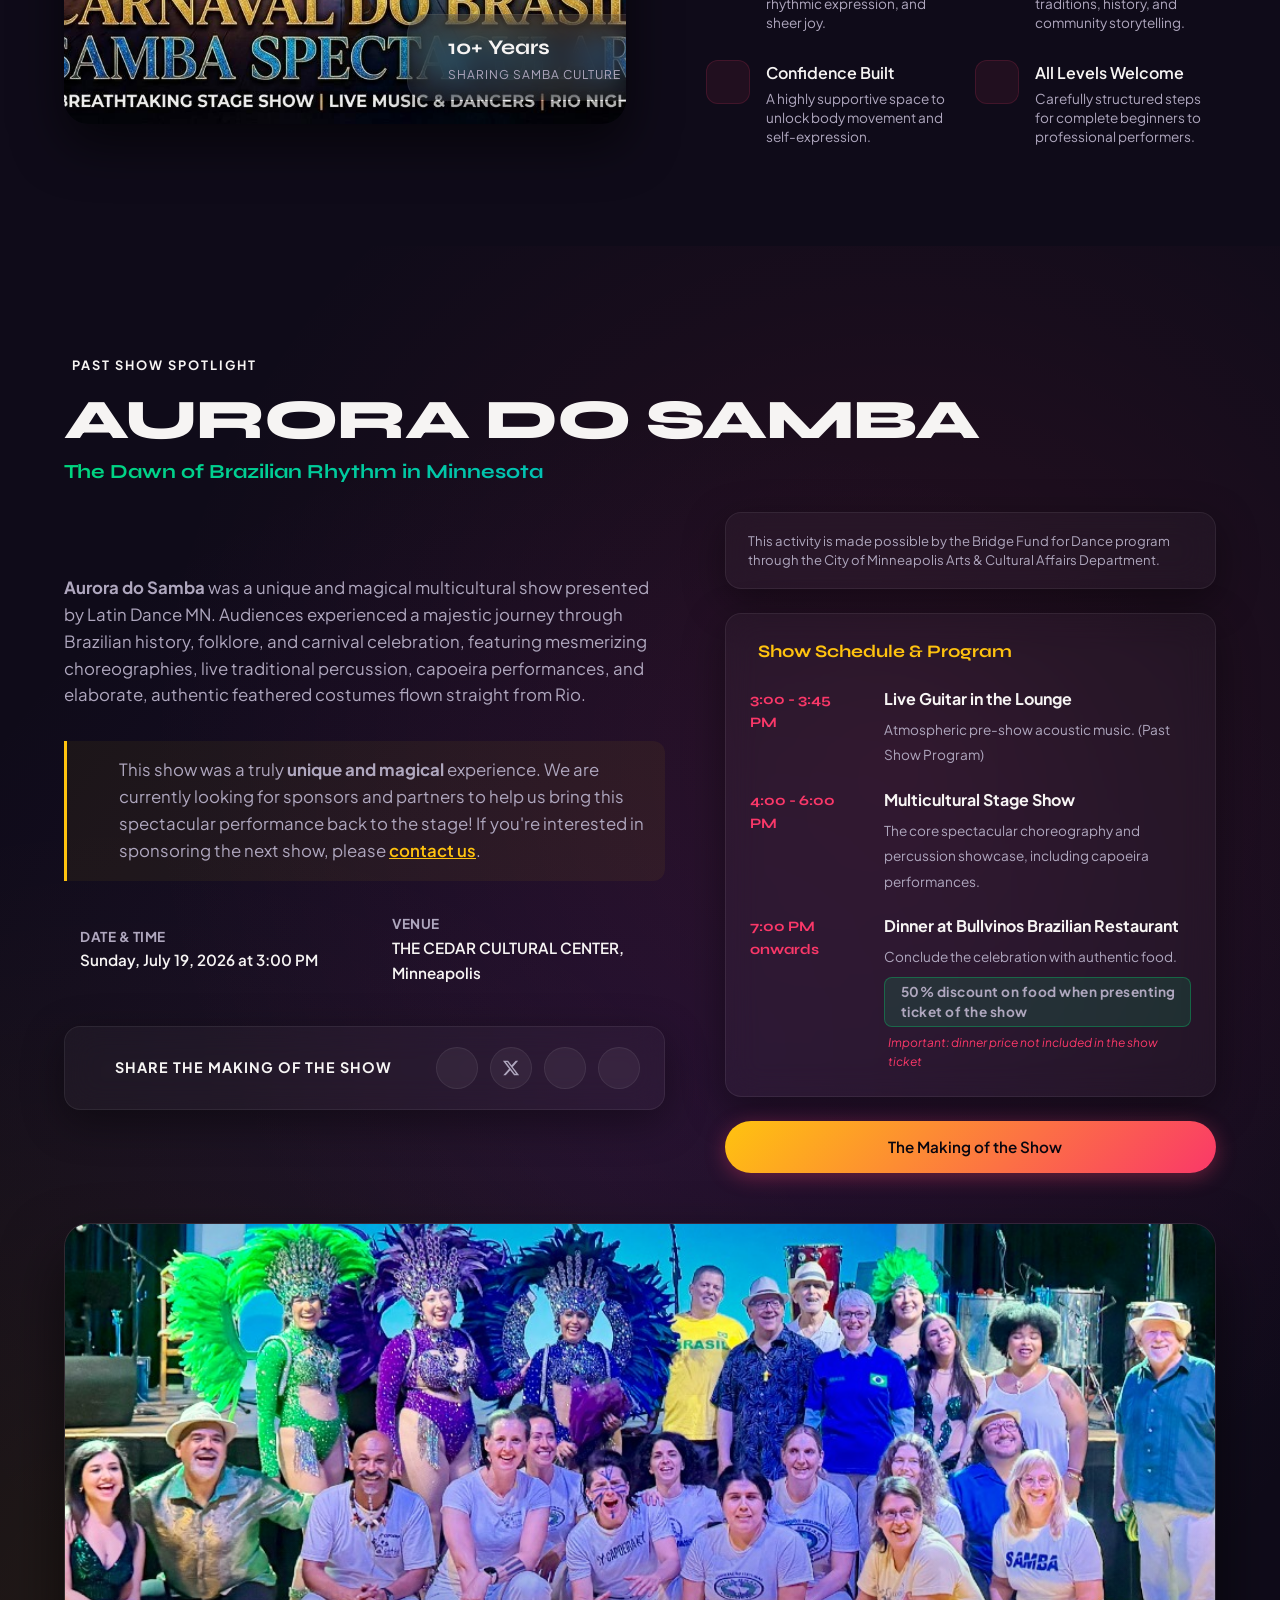
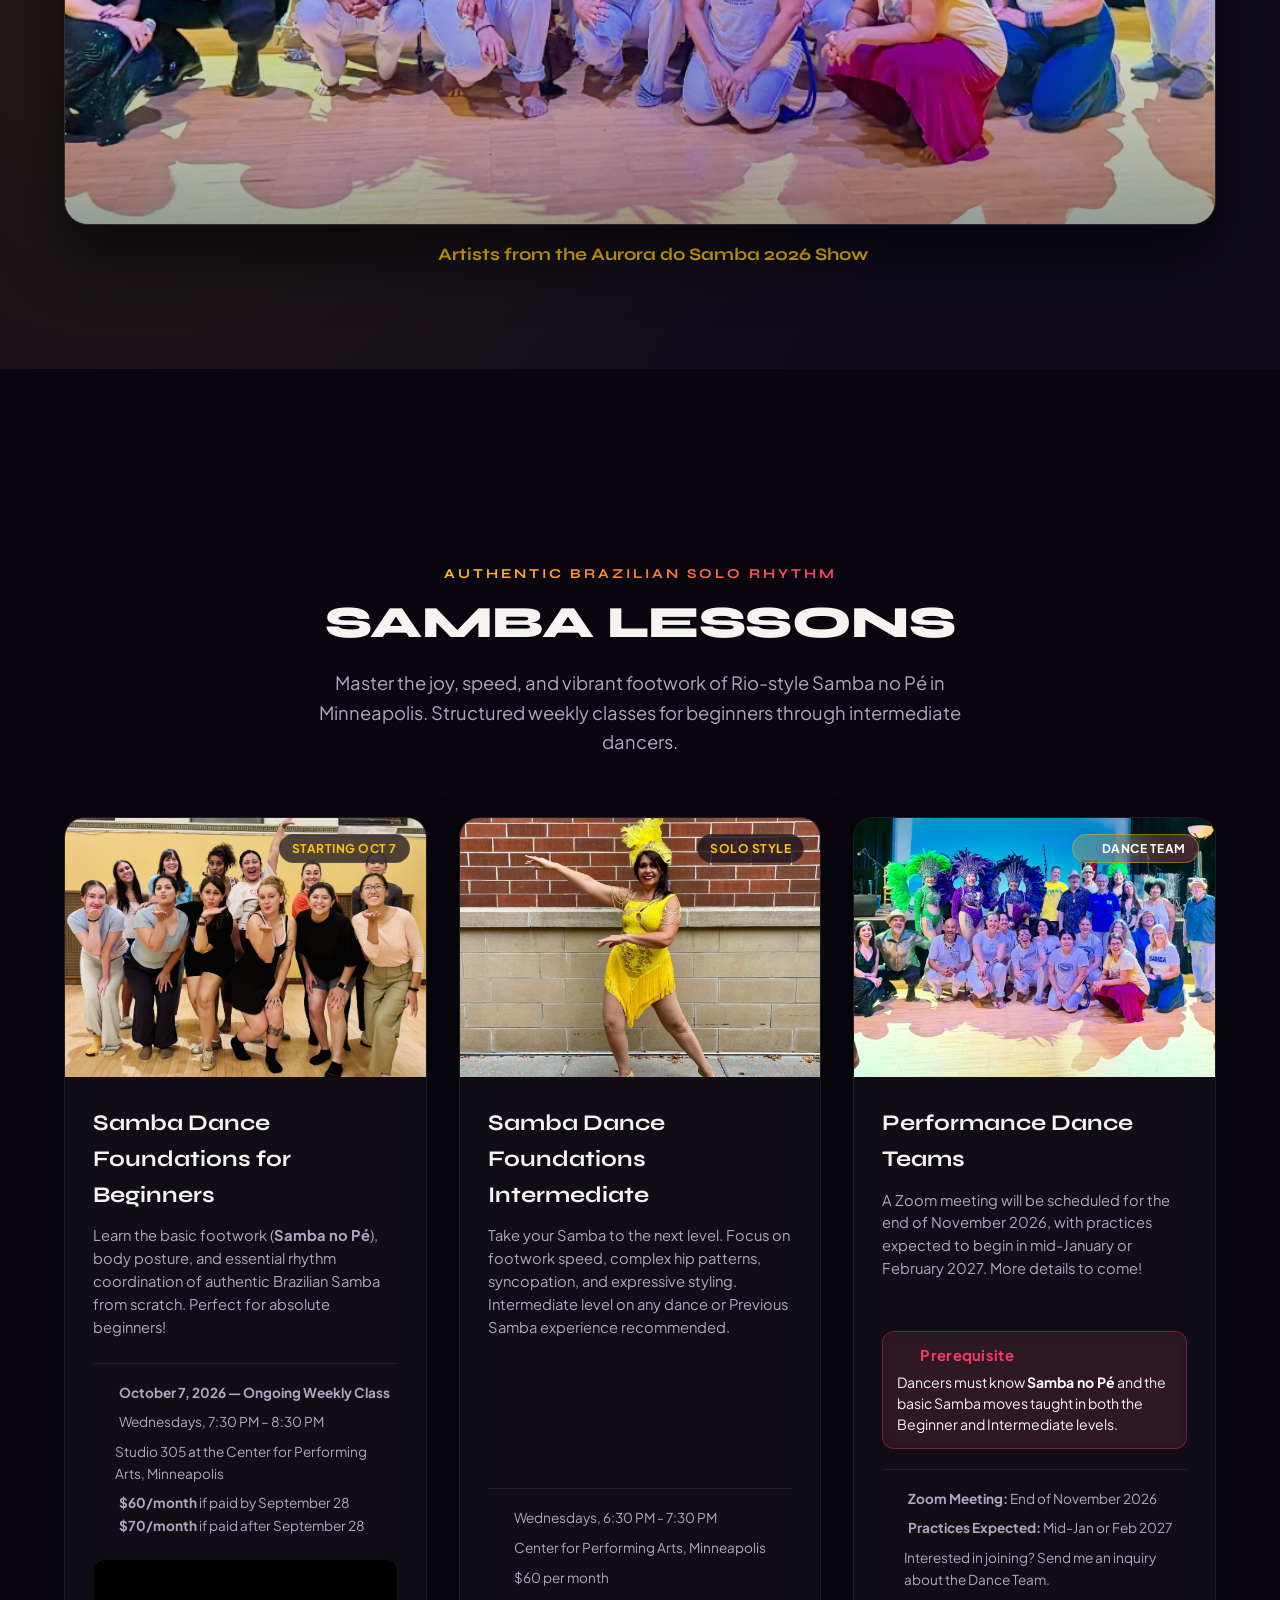
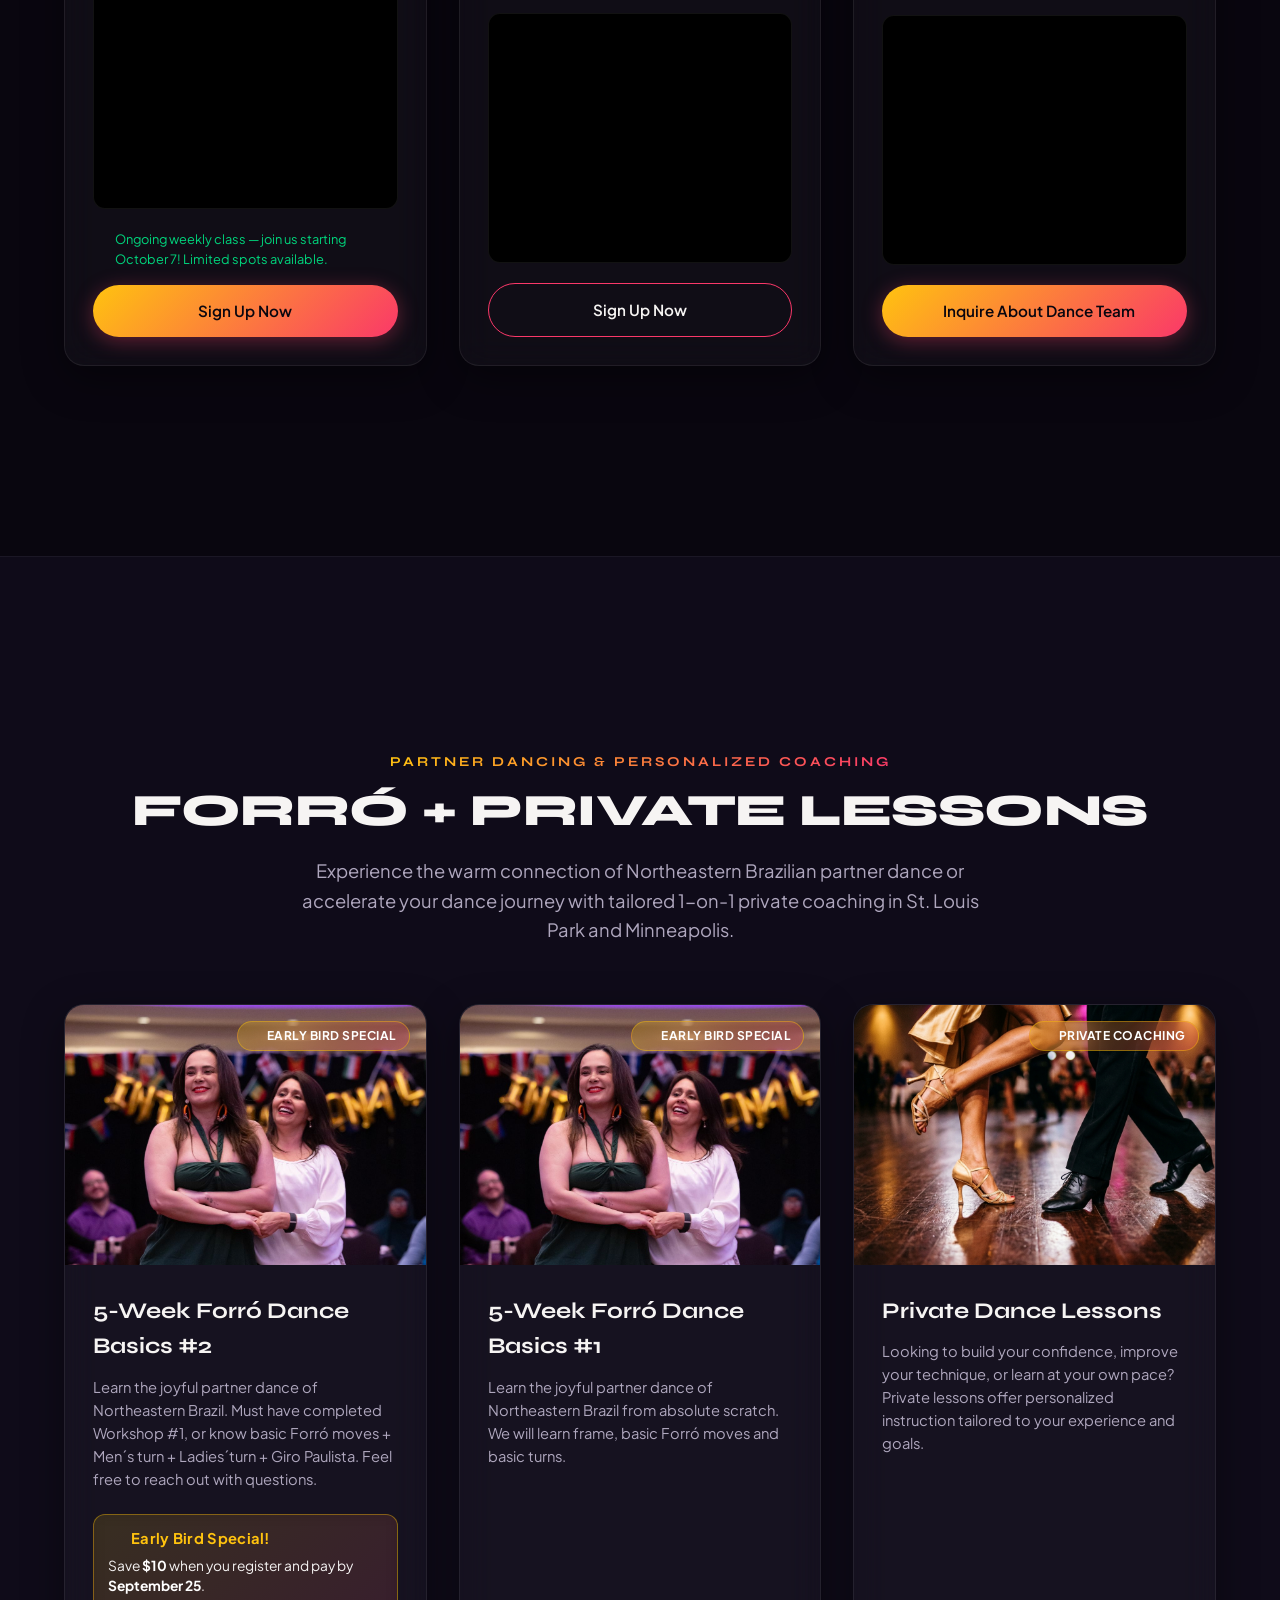
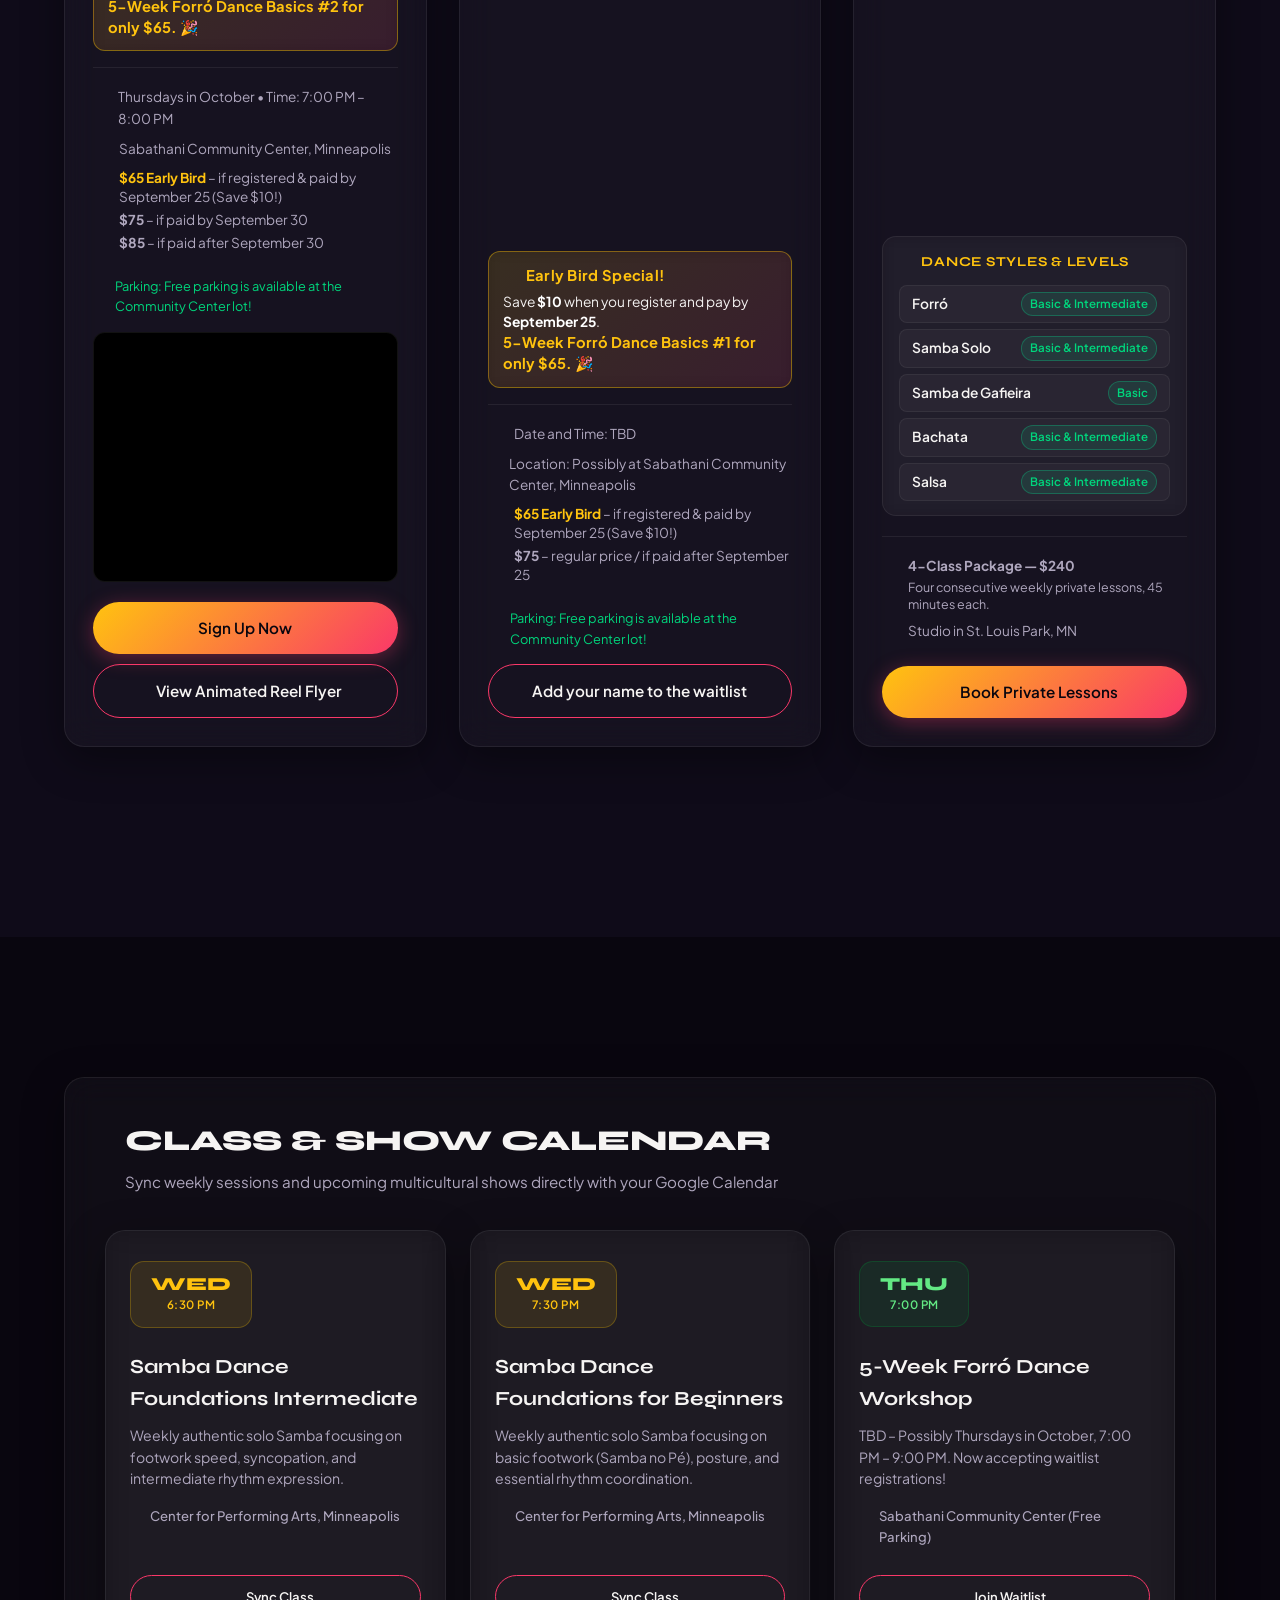
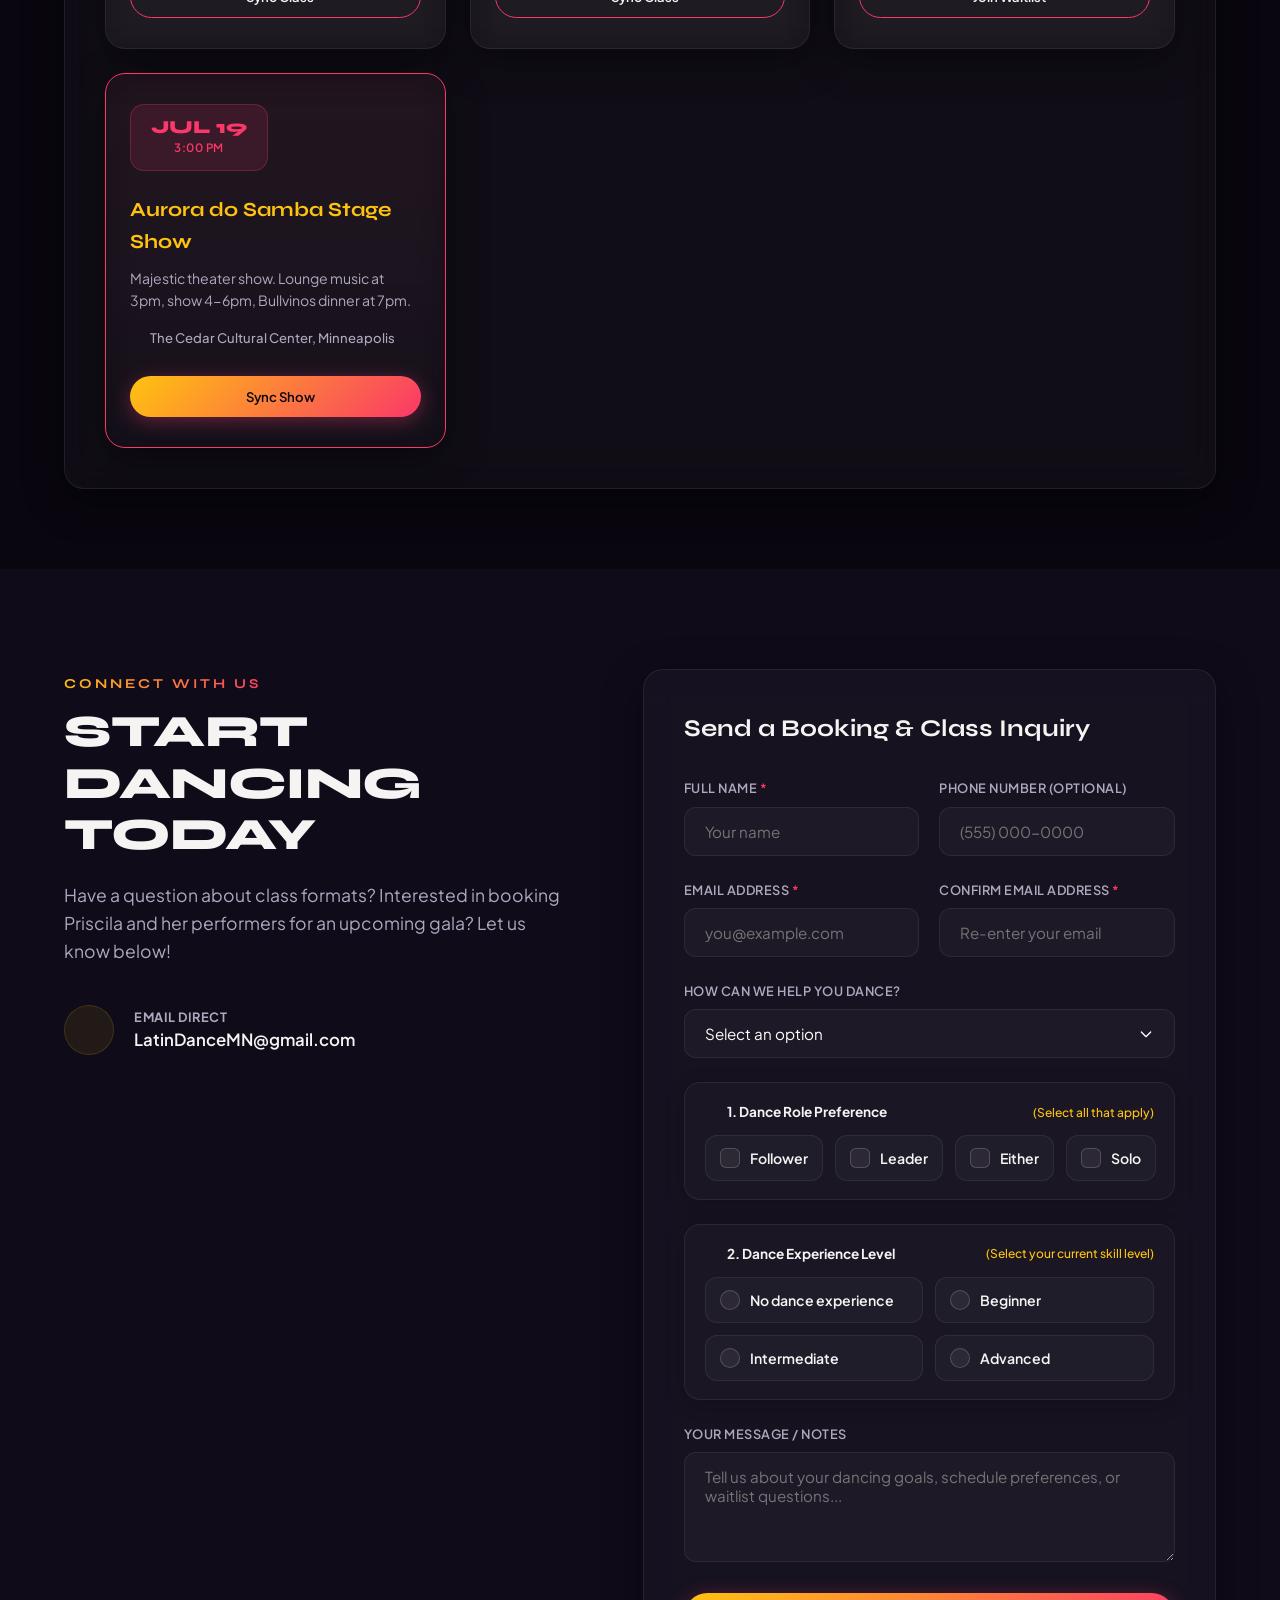
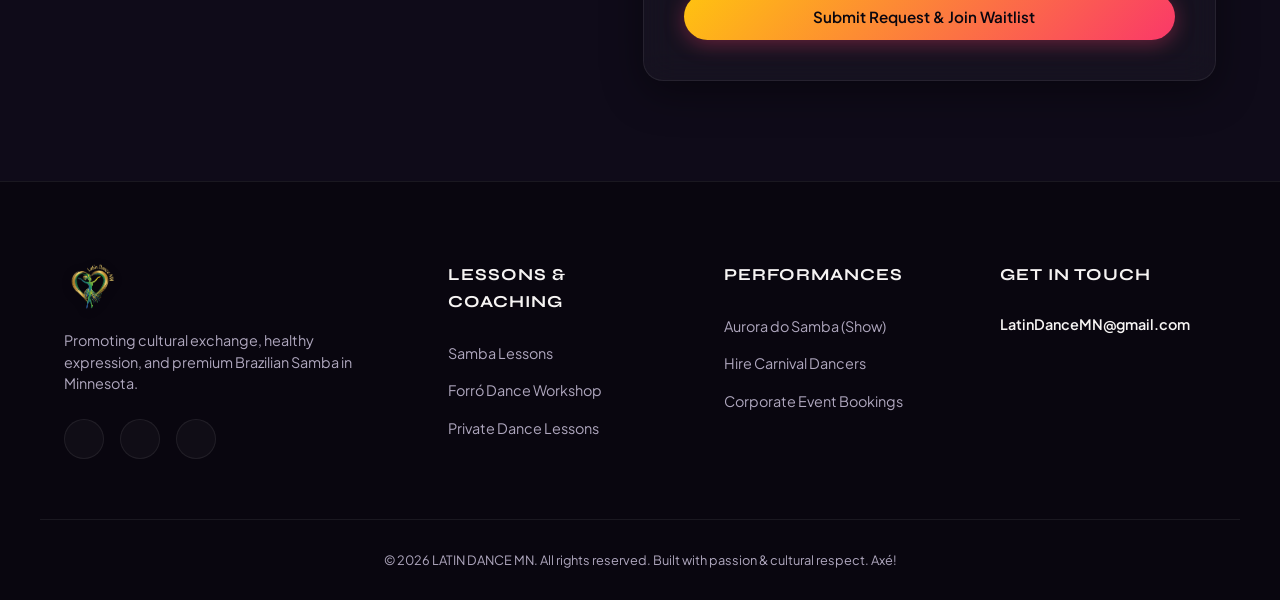
==== commit dfbbcd87: "Reordered the choice cards Reordered the choice cards" ====
--- a/index.html
+++ b/index.html
@@ -778,6 +778,17 @@
                                     </div>
                                 </label>
                                 <label class="custom-choice-card">
+                                    <input type="checkbox" name="dance_role[]" value="Either" class="custom-checkbox">
+                                    <div class="choice-card-content">
+                                        <div class="checkbox-indicator">
+                                            <i data-lucide="check"></i>
+                                        </div>
+                                        <div class="choice-text">
+                                            <span class="choice-title">Either</span>
+                                        </div>
+                                    </div>
+                                </label>
+                                <label class="custom-choice-card">
                                     <input type="checkbox" name="dance_role[]" value="Solo" class="custom-checkbox">
                                     <div class="choice-card-content">
                                         <div class="checkbox-indicator">
@@ -785,17 +796,6 @@
                                         </div>
                                         <div class="choice-text">
                                             <span class="choice-title">Solo</span>
-                                        </div>
-                                    </div>
-                                </label>
-                                <label class="custom-choice-card">
-                                    <input type="checkbox" name="dance_role[]" value="Either" class="custom-checkbox">
-                                    <div class="choice-card-content">
-                                        <div class="checkbox-indicator">
-                                            <i data-lucide="check"></i>
-                                        </div>
-                                        <div class="choice-text">
-                                            <span class="choice-title">Either</span>
                                         </div>
                                     </div>
                                 </label>
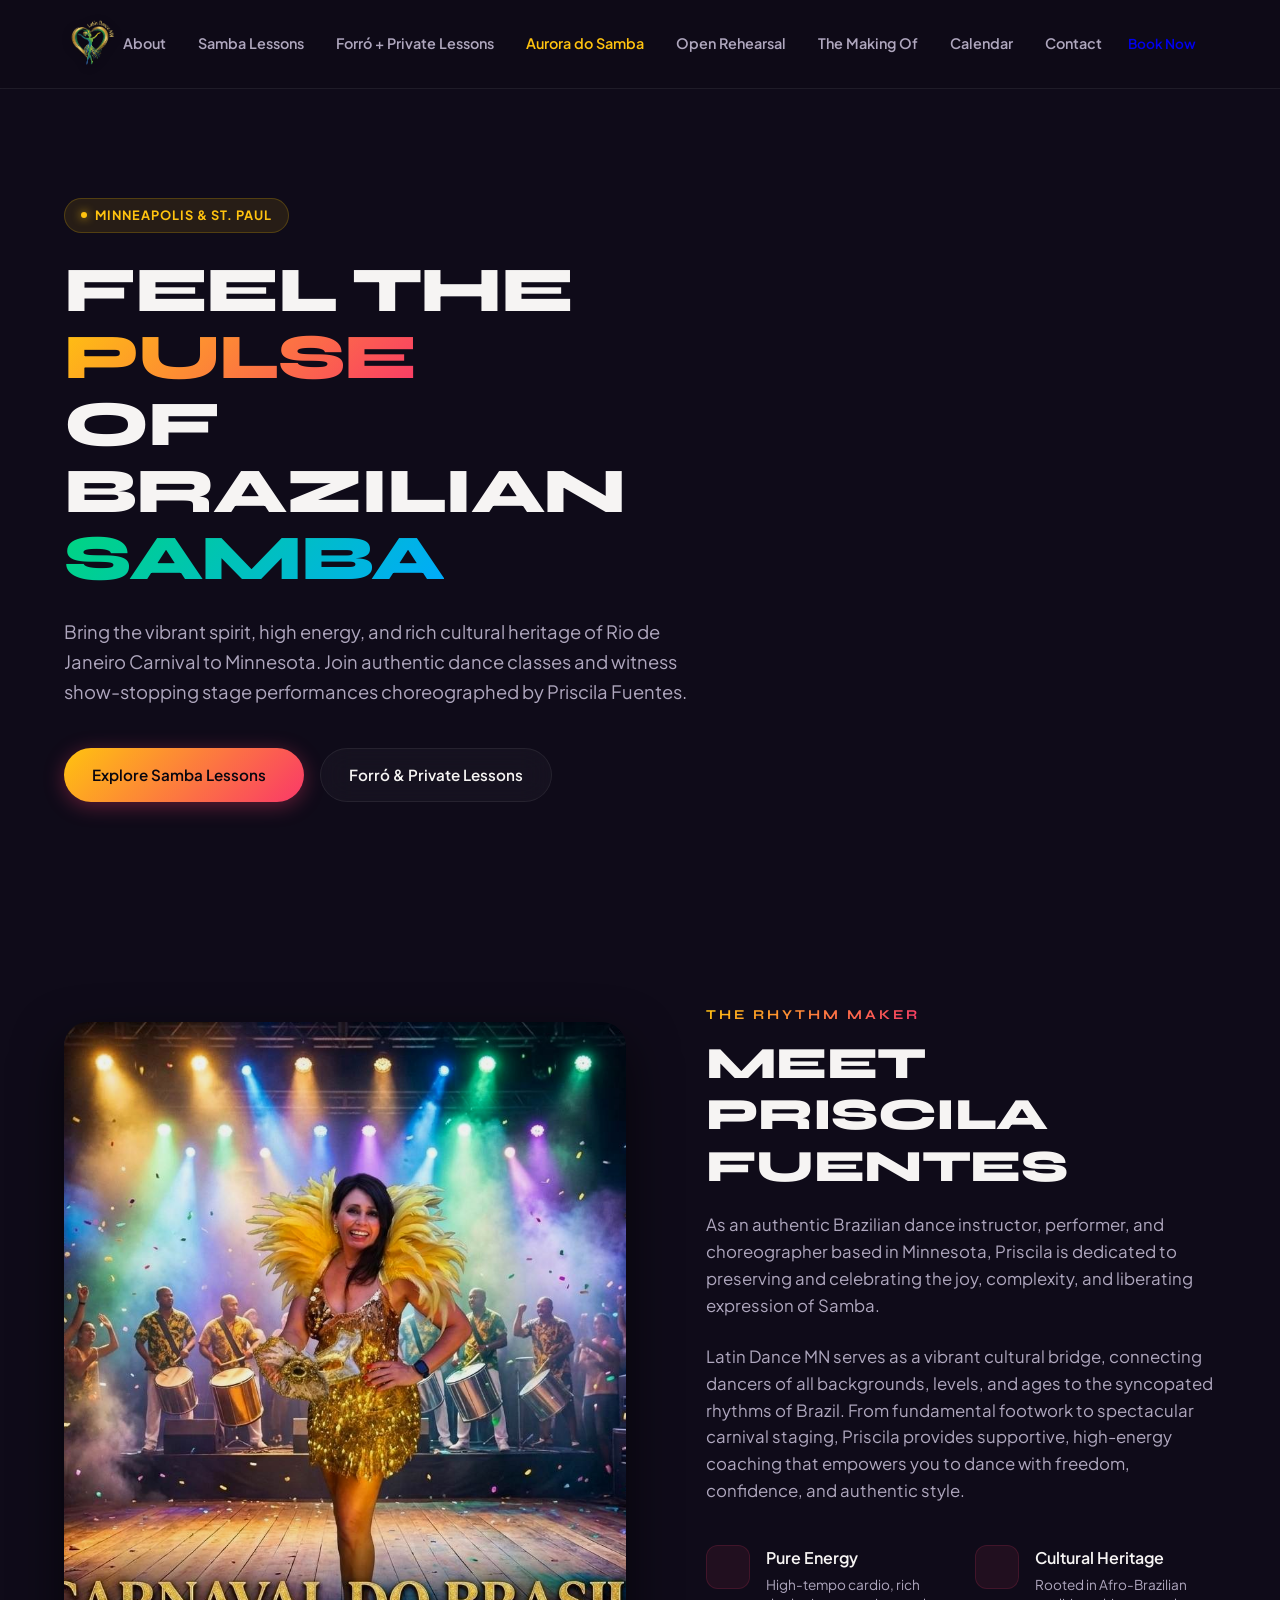
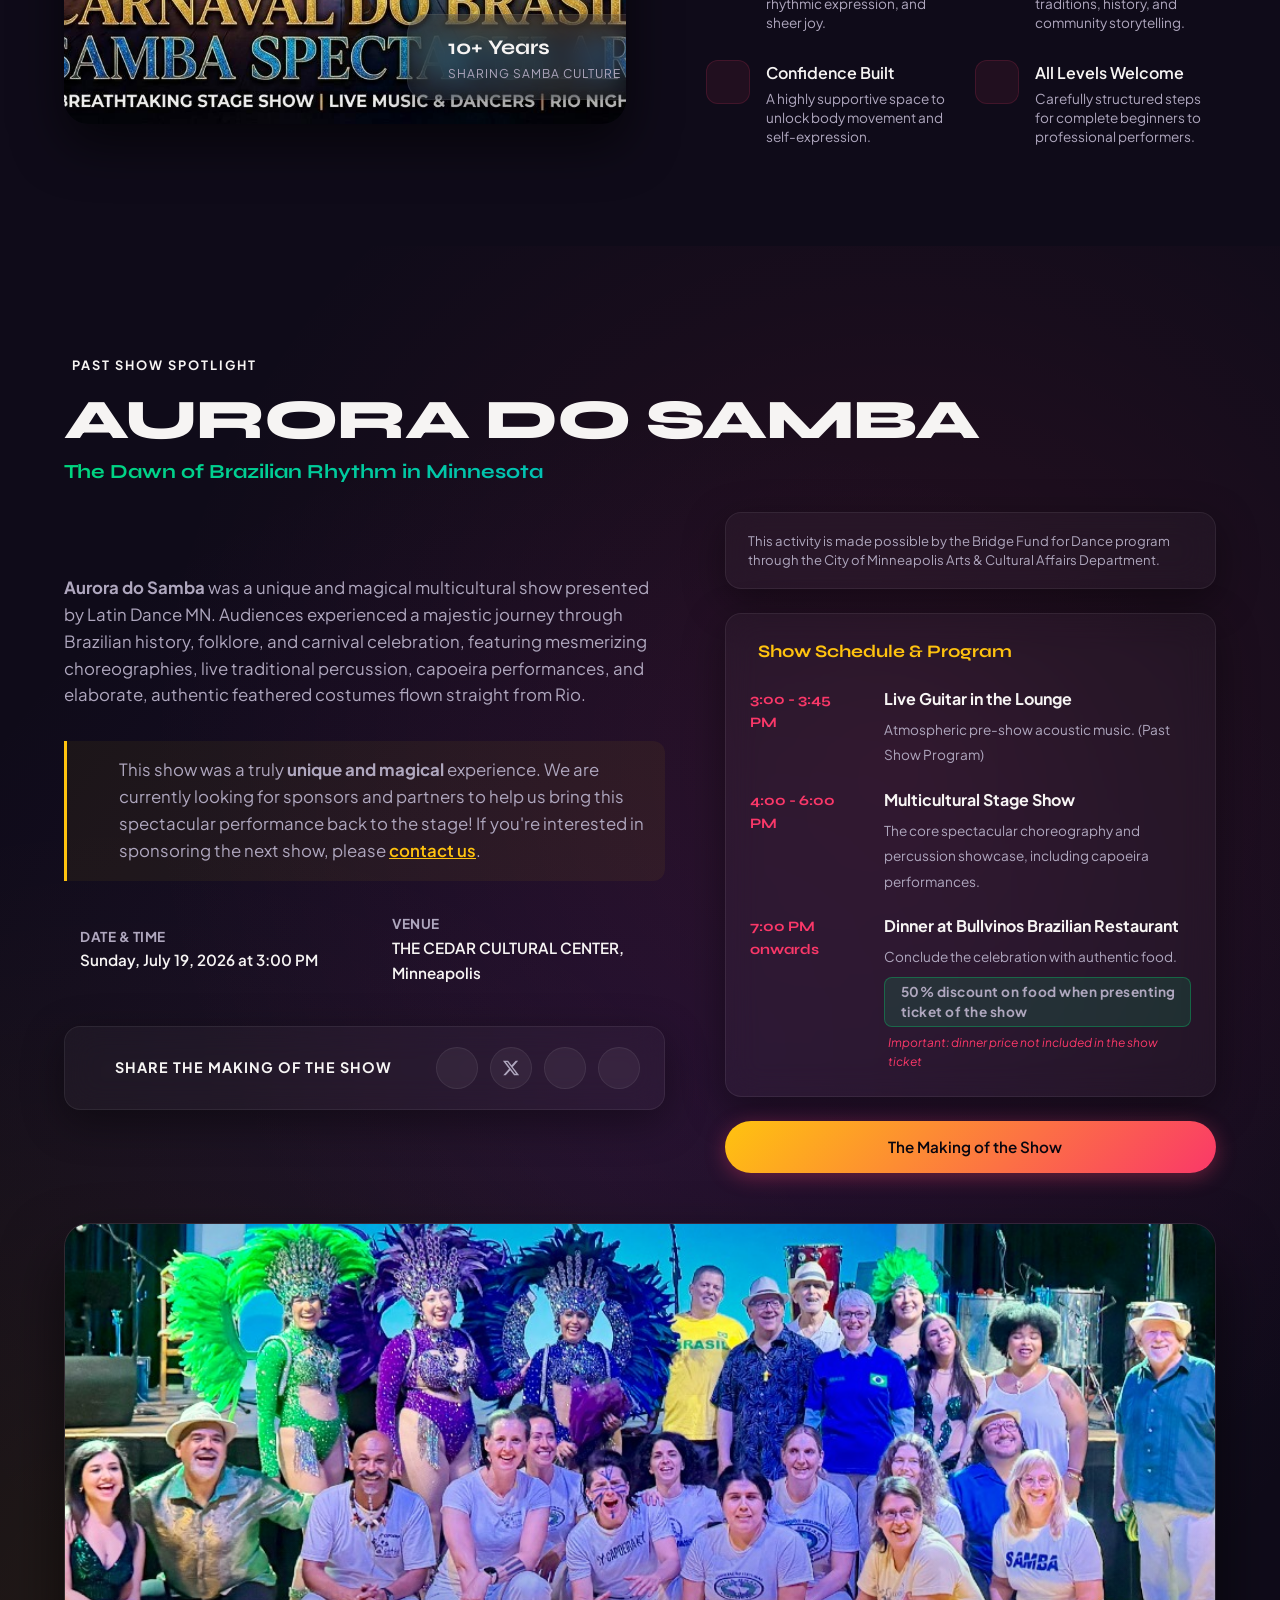
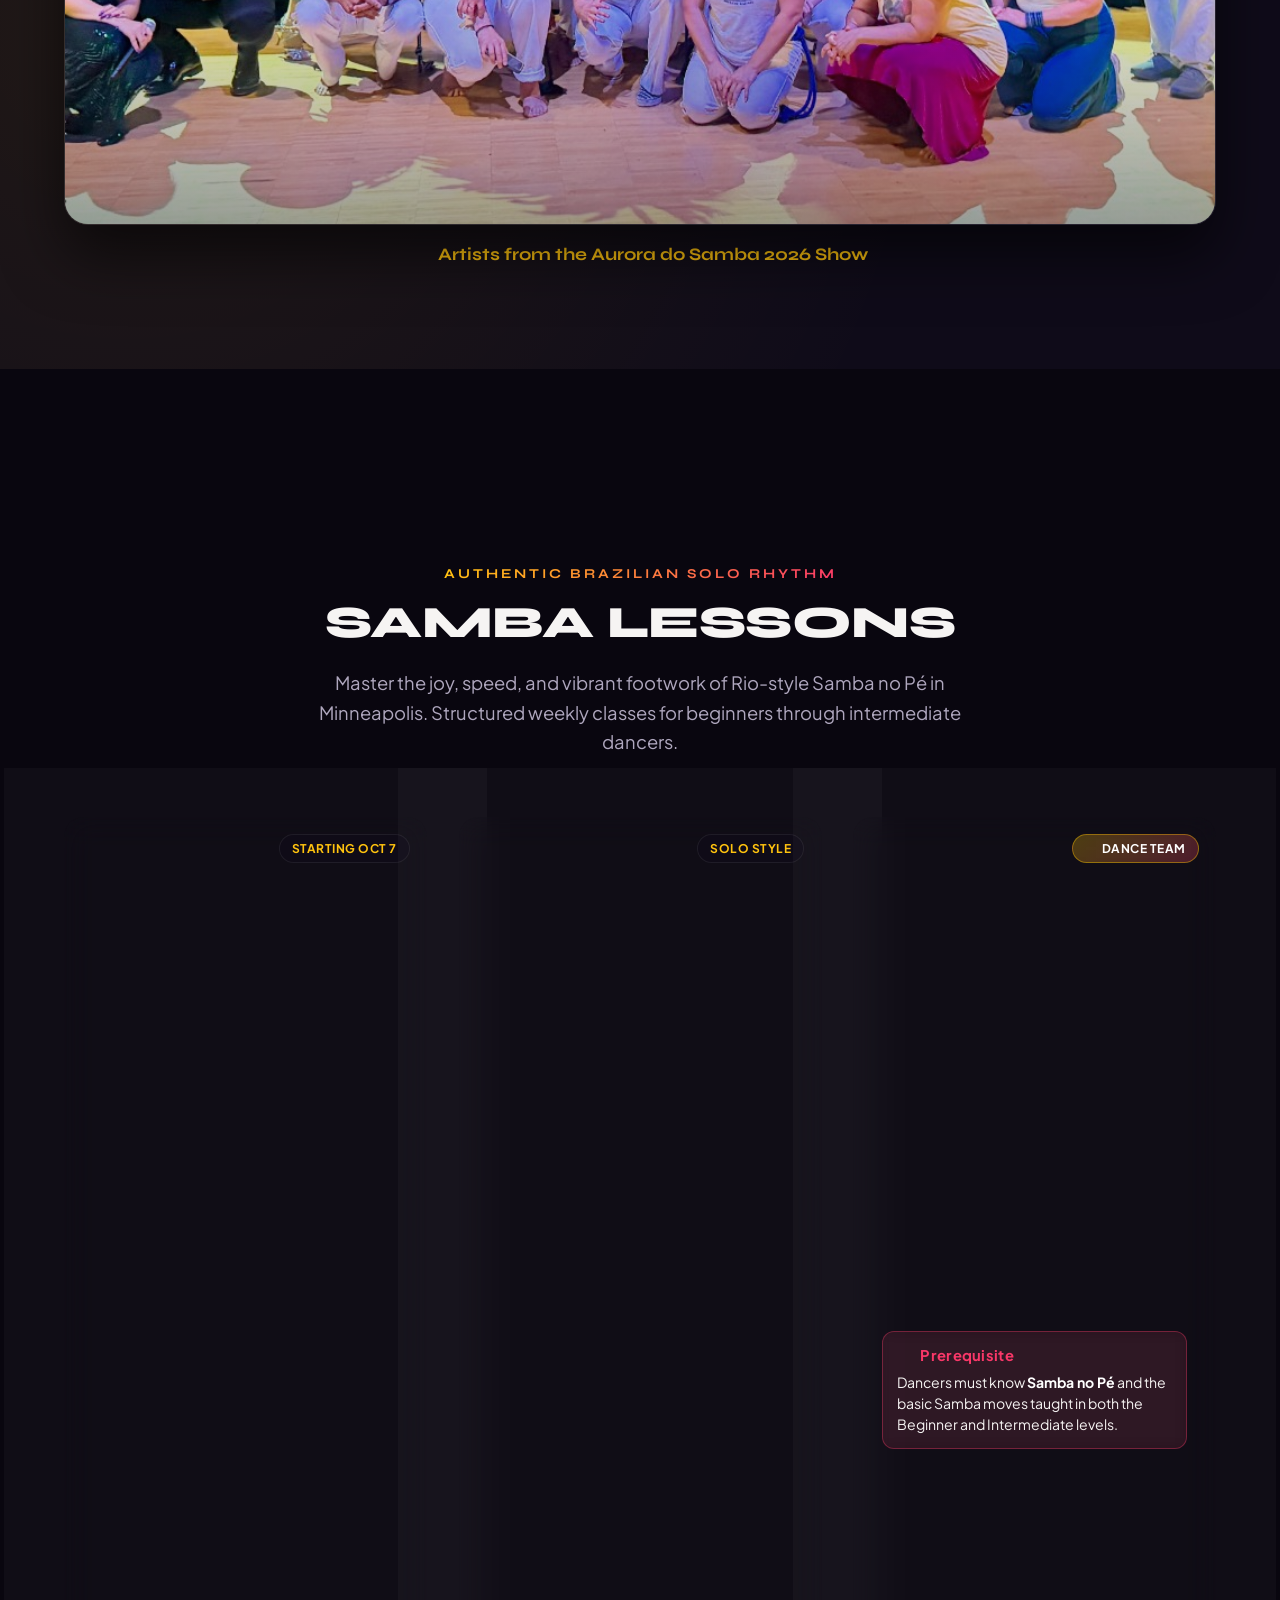
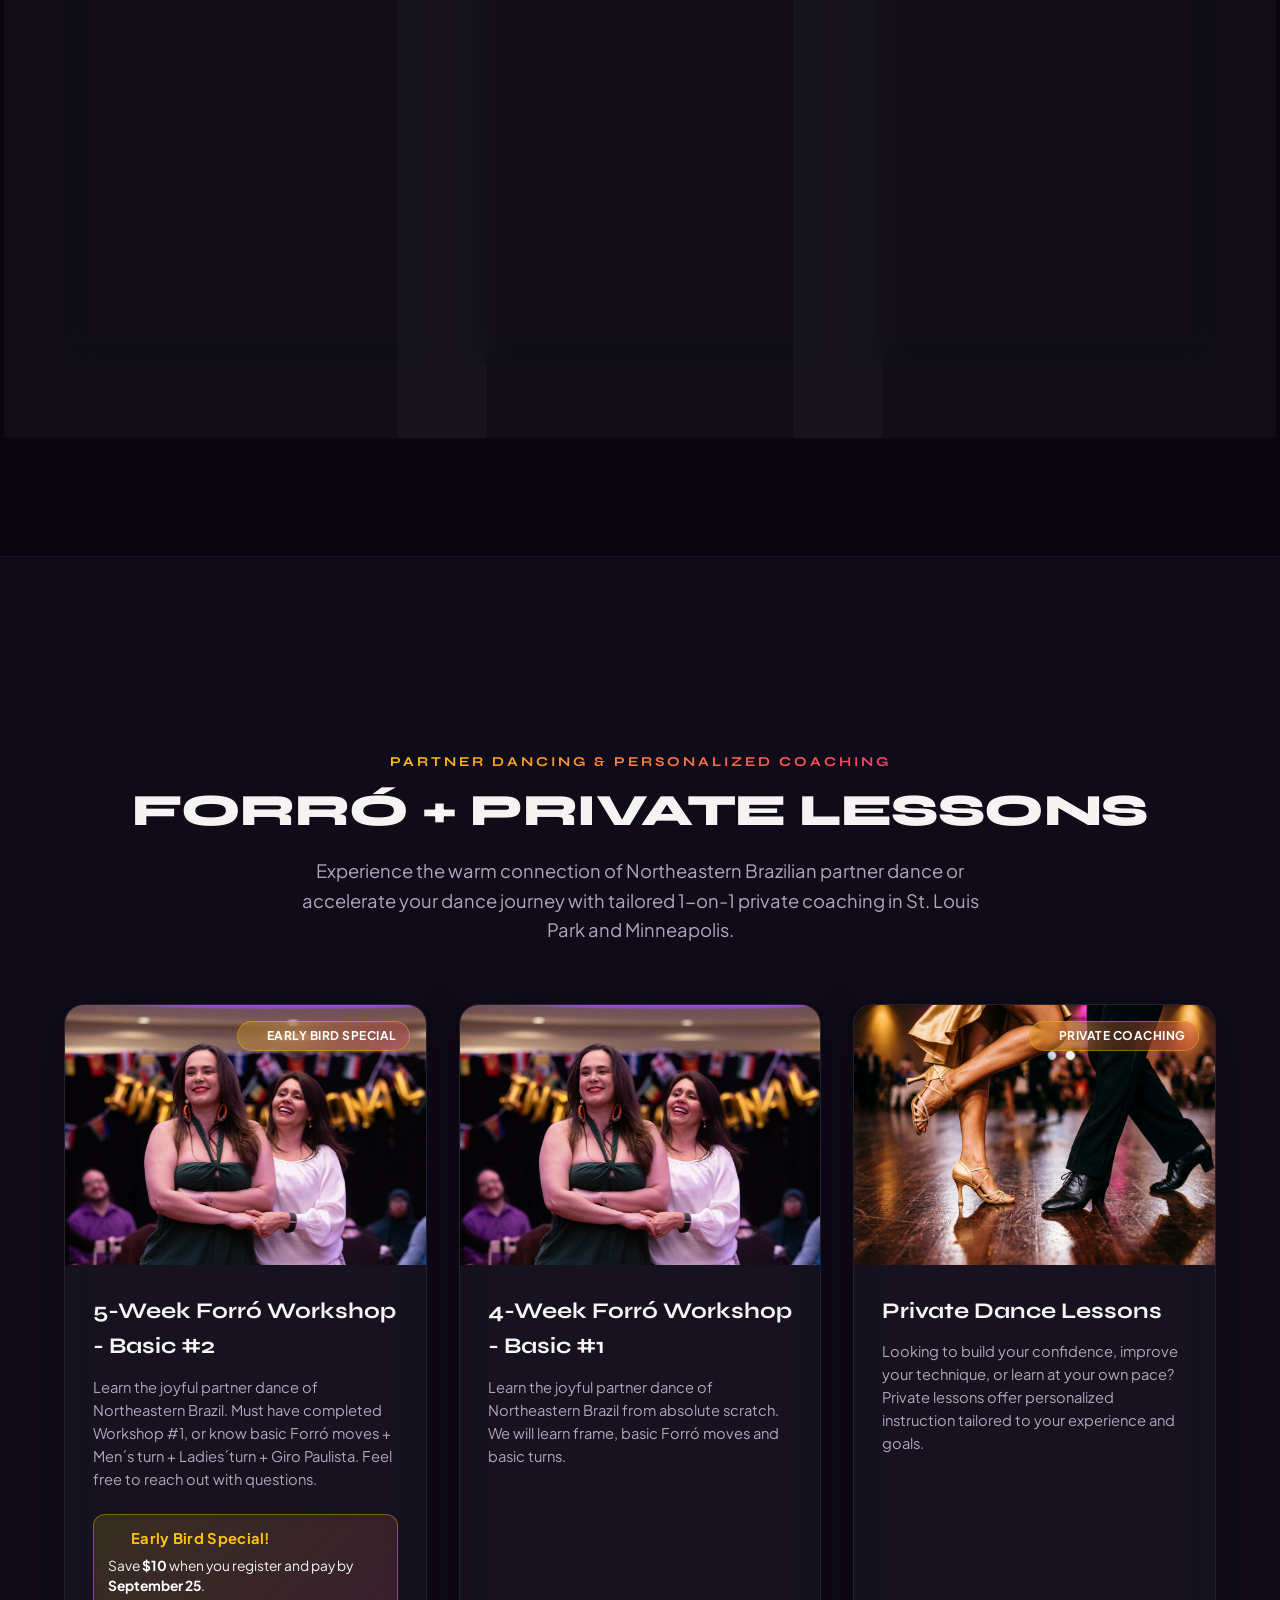
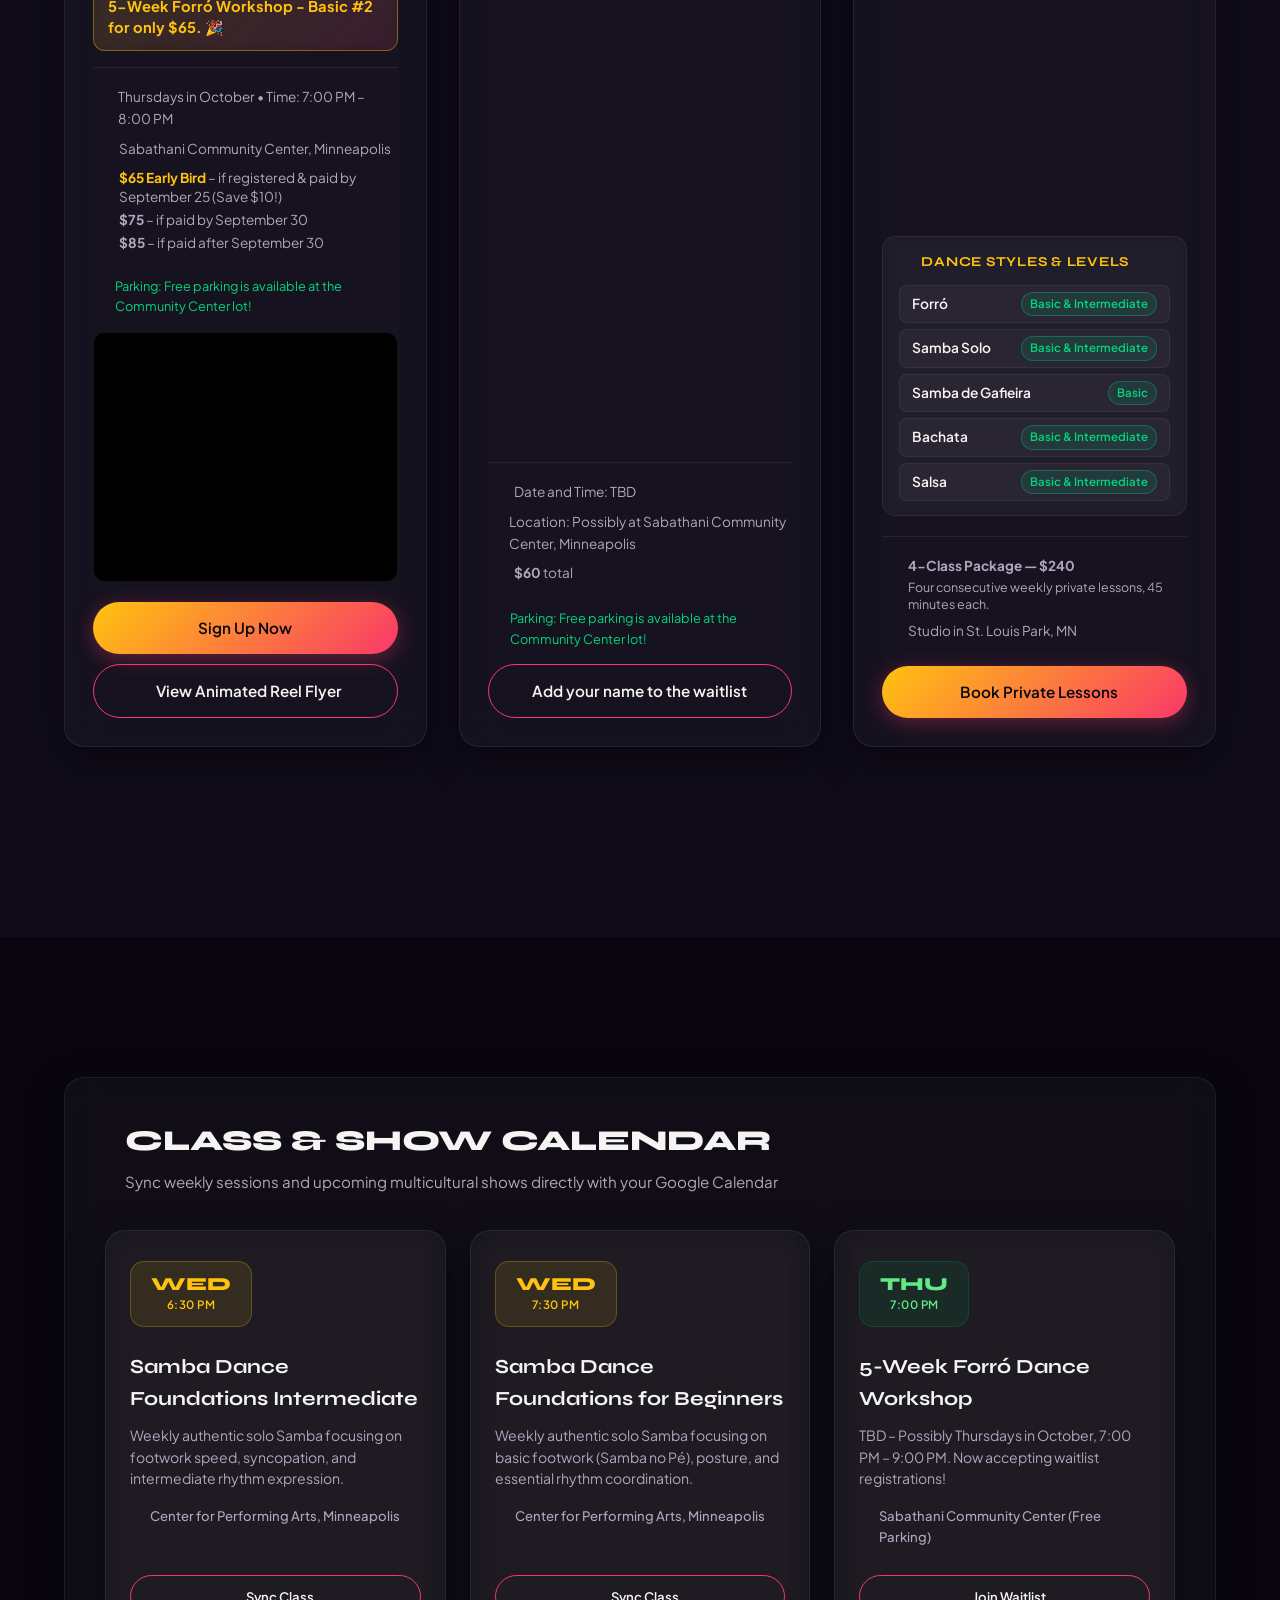
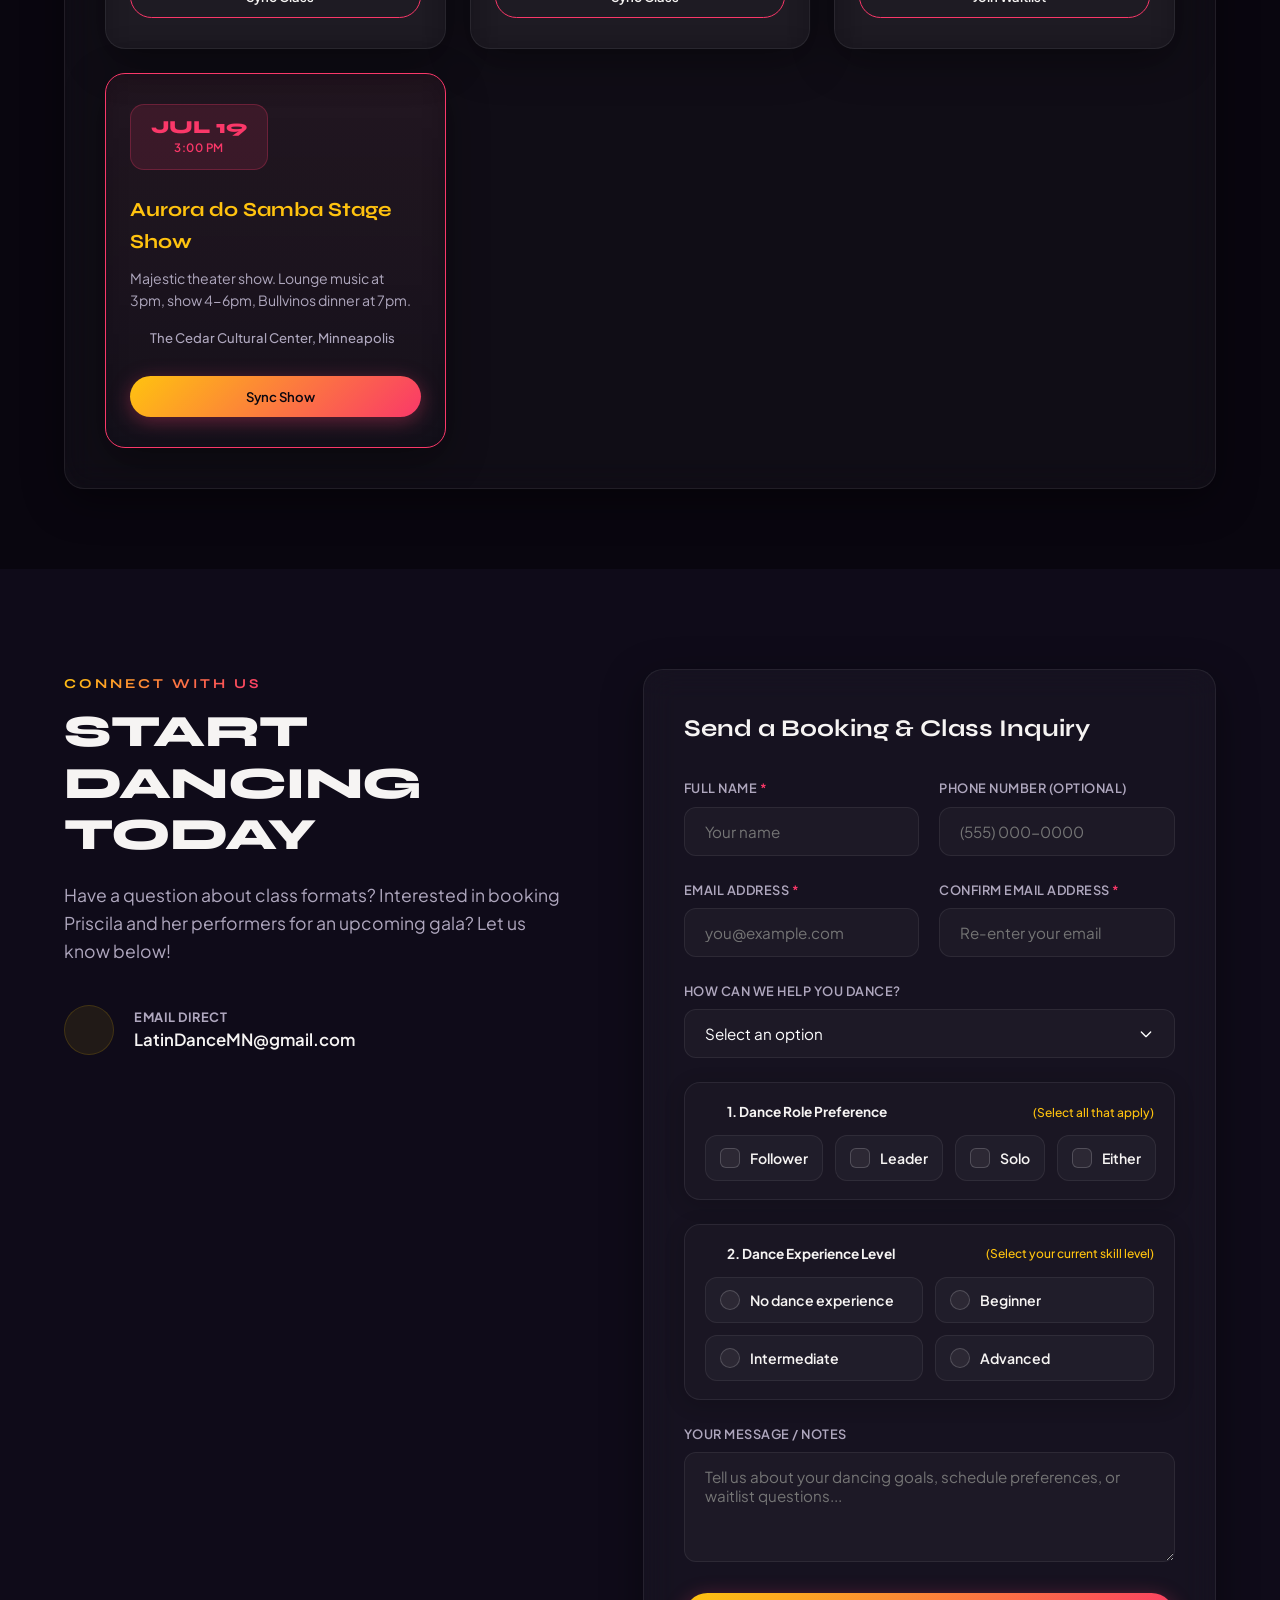
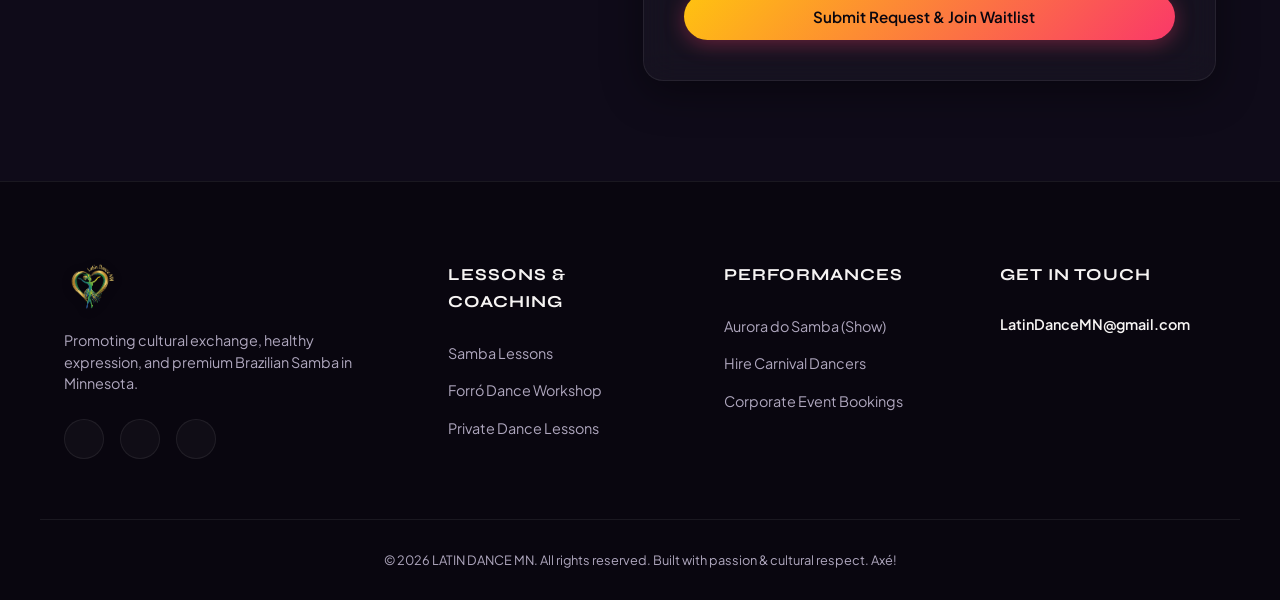
==== commit 3b633592: "Forró cards update" ====
--- a/index.html
+++ b/index.html
@@ -421,14 +421,14 @@
             </div>
             
             <div class="classes-grid">
-                <!-- Class Card 1: 5-Week Forró Dance Basics #2 -->
+                <!-- Class Card 1: 5-Week Forró Workshop - Basic #2 -->
                 <div class="class-card glass animate-on-scroll">
                     <div class="class-img-container">
-                        <img src="assets/forro_photo.jpg" alt="5-Week Forró Dance Basics #2" class="class-img class-img-top">
+                        <img src="assets/forro_photo.jpg" alt="5-Week Forró Workshop - Basic #2" class="class-img class-img-top">
                         <span class="class-tag tag-featured"><i data-lucide="sparkles"></i> Early Bird Special</span>
                     </div>
                     <div class="class-body">
-                        <h3 class="class-title">5-Week Forró Dance Basics #2</h3>
+                        <h3 class="class-title">5-Week Forró Workshop - Basic #2</h3>
                         <p class="class-desc">Learn the joyful partner dance of Northeastern Brazil. Must have completed Workshop #1, or know basic Forró moves + Men´s turn + Ladies´turn + Giro Paulista. Feel free to reach out with questions.</p>
                         
                         <!-- Early Bird Promotional Banner -->
@@ -439,7 +439,7 @@
                             </div>
                             <div class="promo-callout-body">
                                 Save <strong>$10</strong> when you register and pay by <strong>September 25</strong>.<br>
-                                <span class="promo-price-highlight">5-Week Forró Dance Basics #2 for only $65. 🎉</span>
+                                <span class="promo-price-highlight">5-Week Forró Workshop - Basic #2 for only $65. 🎉</span>
                             </div>
                         </div>
 
@@ -465,7 +465,7 @@
                             </video>
                         </div>
                         <div class="class-footer" style="display: flex; flex-direction: column; gap: 10px;">
-                            <a href="#contact" class="btn btn-primary btn-full class-book-trigger" data-class="5-Week Forró Dance Workshop Basic #2" style="width: 100%; justify-content: center;">Sign Up Now</a>
+                            <a href="#contact" class="btn btn-primary btn-full class-book-trigger" data-class="5-Week Forró Workshop - Basic #2" style="width: 100%; justify-content: center;">Sign Up Now</a>
                             <a href="flyer.html" class="btn btn-outline btn-full" style="width: 100%; justify-content: center; gap: 8px;">
                                 <i data-lucide="sparkles"></i>
                                 <span>View Animated Reel Flyer</span>
@@ -474,45 +474,26 @@
                     </div>
                 </div>
 
-                <!-- Class Card 2: 5-Week Forró Dance Basics #1 -->
+                <!-- Class Card 2: 4-Week Forró Workshop - Basic #1 -->
                 <div class="class-card glass animate-on-scroll">
                     <div class="class-img-container">
-                        <img src="assets/forro_photo.jpg" alt="5-Week Forró Dance Basics #1" class="class-img class-img-top">
-                        <span class="class-tag tag-featured"><i data-lucide="sparkles"></i> Early Bird Special</span>
+                        <img src="assets/forro_photo.jpg" alt="4-Week Forró Workshop - Basic #1" class="class-img class-img-top">
                     </div>
                     <div class="class-body">
-                        <h3 class="class-title">5-Week Forró Dance Basics #1</h3>
+                        <h3 class="class-title">4-Week Forró Workshop - Basic #1</h3>
                         <p class="class-desc">Learn the joyful partner dance of Northeastern Brazil from absolute scratch. We will learn frame, basic Forró moves and basic turns.</p>
-                        
-                        <!-- Early Bird Promotional Banner -->
-                        <div class="promo-callout">
-                            <div class="promo-callout-header">
-                                <i data-lucide="sparkles"></i>
-                                <span>Early Bird Special!</span>
-                            </div>
-                            <div class="promo-callout-body">
-                                Save <strong>$10</strong> when you register and pay by <strong>September 25</strong>.<br>
-                                <span class="promo-price-highlight">5-Week Forró Dance Basics #1 for only $65. 🎉</span>
-                            </div>
-                        </div>
 
                         <ul class="class-details">
                             <li><i data-lucide="clock"></i> Date and Time: TBD</li>
                             <li><i data-lucide="map-pin"></i> Location: Possibly at Sabathani Community Center, Minneapolis</li>
-                            <li class="class-pricing-multi">
-                                <i data-lucide="dollar-sign"></i>
-                                <div class="pricing-tier-group">
-                                    <div><strong style="color: var(--accent-gold);">$65 Early Bird</strong> – if registered &amp; paid by September 25 (Save $10!)</div>
-                                    <div><strong>$75</strong> – regular price / if paid after September 25</div>
-                                </div>
-                            </li>
+                            <li><i data-lucide="dollar-sign"></i> <span><strong>$60</strong> total</span></li>
                         </ul>
                         <div class="class-waiting-list-notice" style="font-size: 0.8rem; color: var(--accent-teal); margin-bottom: 15px; display: flex; align-items: flex-start; gap: 8px;">
                             <i data-lucide="circle-check" style="width: 14px; height: 14px; flex-shrink: 0; margin-top: 2px; color: var(--accent-teal);"></i>
                             <span>Parking: Free parking is available at the Community Center lot!</span>
                         </div>
                         <div class="class-footer" style="margin-top: auto;">
-                            <a href="#contact" class="btn btn-outline btn-full class-book-trigger" data-class="5-Week Forró Dance Basics #1" style="width: 100%; justify-content: center;">Add your name to the waitlist</a>
+                            <a href="#contact" class="btn btn-outline btn-full class-book-trigger" data-class="4-Week Forró Workshop - Basic #1" style="width: 100%; justify-content: center;">Add your name to the waitlist</a>
                         </div>
                     </div>
                 </div>
@@ -778,6 +759,17 @@
                                     </div>
                                 </label>
                                 <label class="custom-choice-card">
+                                    <input type="checkbox" name="dance_role[]" value="Solo" class="custom-checkbox">
+                                    <div class="choice-card-content">
+                                        <div class="checkbox-indicator">
+                                            <i data-lucide="check"></i>
+                                        </div>
+                                        <div class="choice-text">
+                                            <span class="choice-title">Solo</span>
+                                        </div>
+                                    </div>
+                                </label>
+                                <label class="custom-choice-card">
                                     <input type="checkbox" name="dance_role[]" value="Either" class="custom-checkbox">
                                     <div class="choice-card-content">
                                         <div class="checkbox-indicator">
@@ -785,17 +777,6 @@
                                         </div>
                                         <div class="choice-text">
                                             <span class="choice-title">Either</span>
-                                        </div>
-                                    </div>
-                                </label>
-                                <label class="custom-choice-card">
-                                    <input type="checkbox" name="dance_role[]" value="Solo" class="custom-checkbox">
-                                    <div class="choice-card-content">
-                                        <div class="checkbox-indicator">
-                                            <i data-lucide="check"></i>
-                                        </div>
-                                        <div class="choice-text">
-                                            <span class="choice-title">Solo</span>
                                         </div>
                                     </div>
                                 </label>
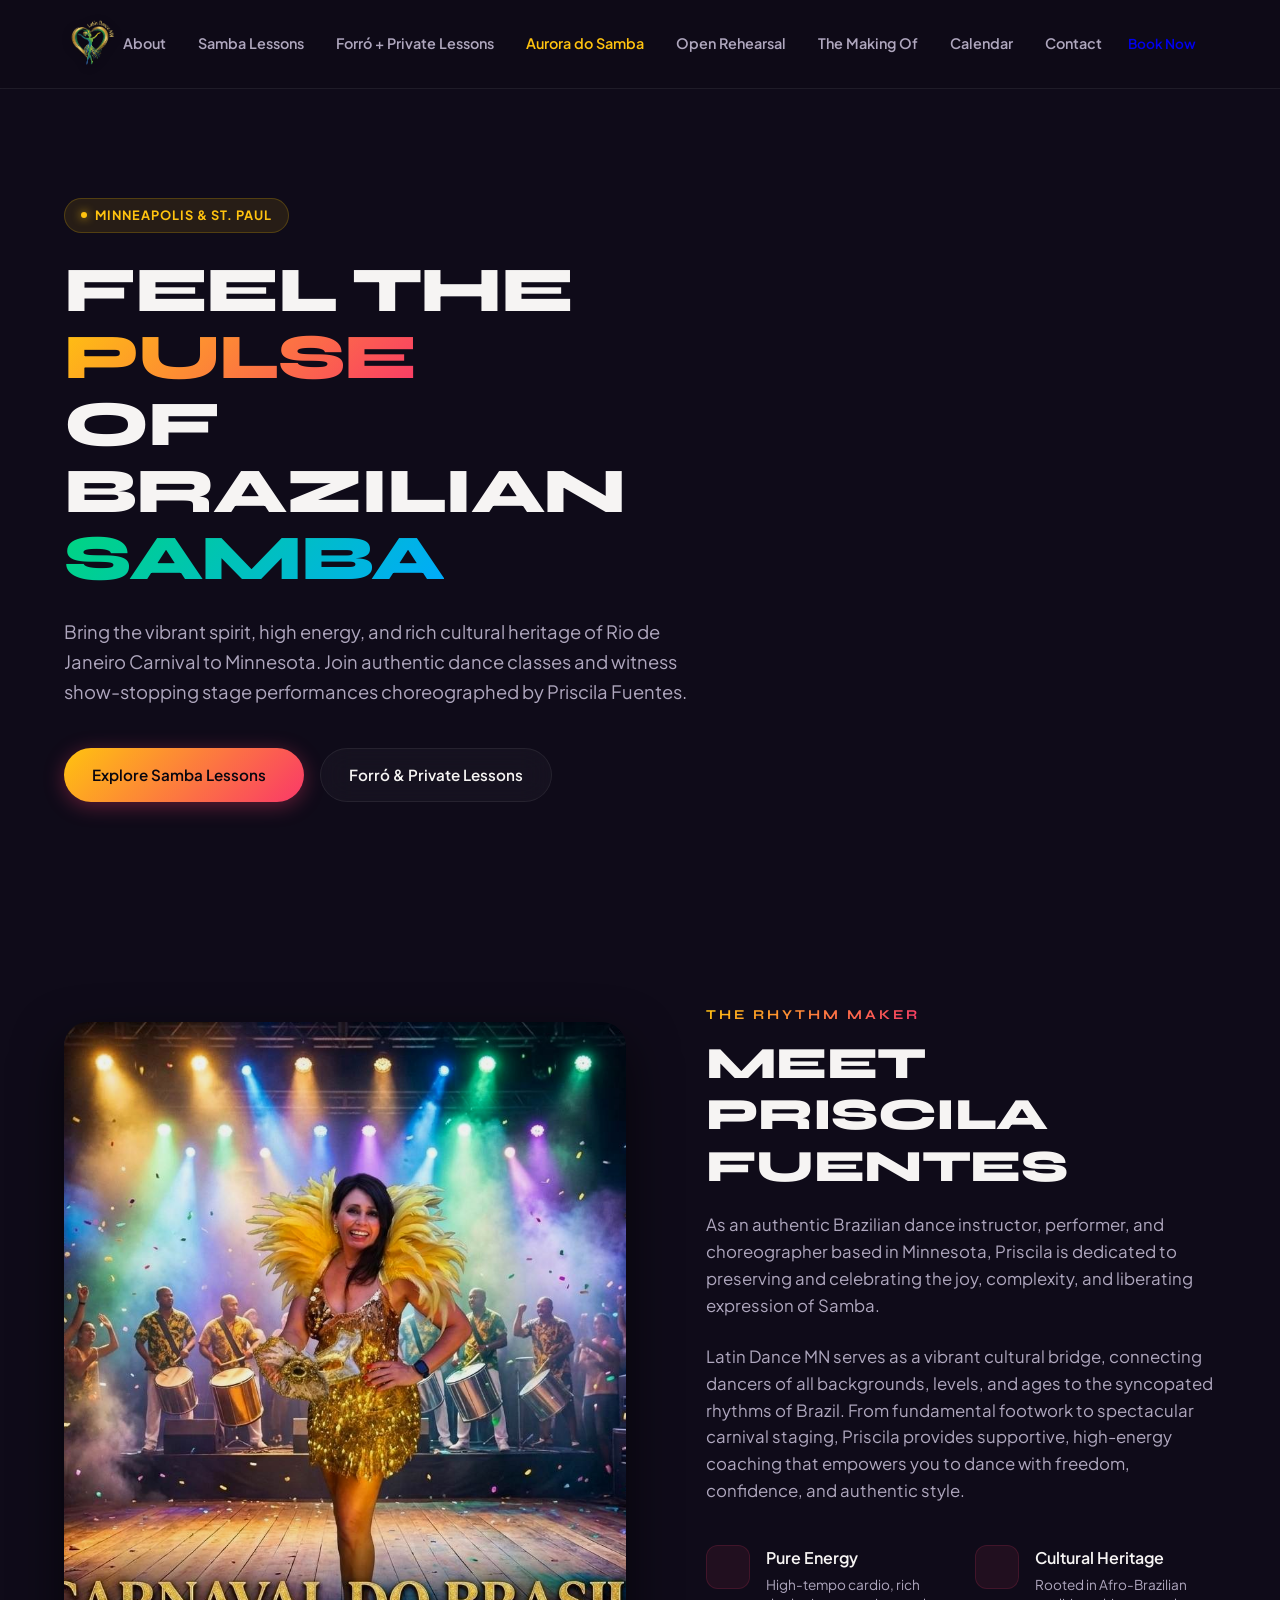
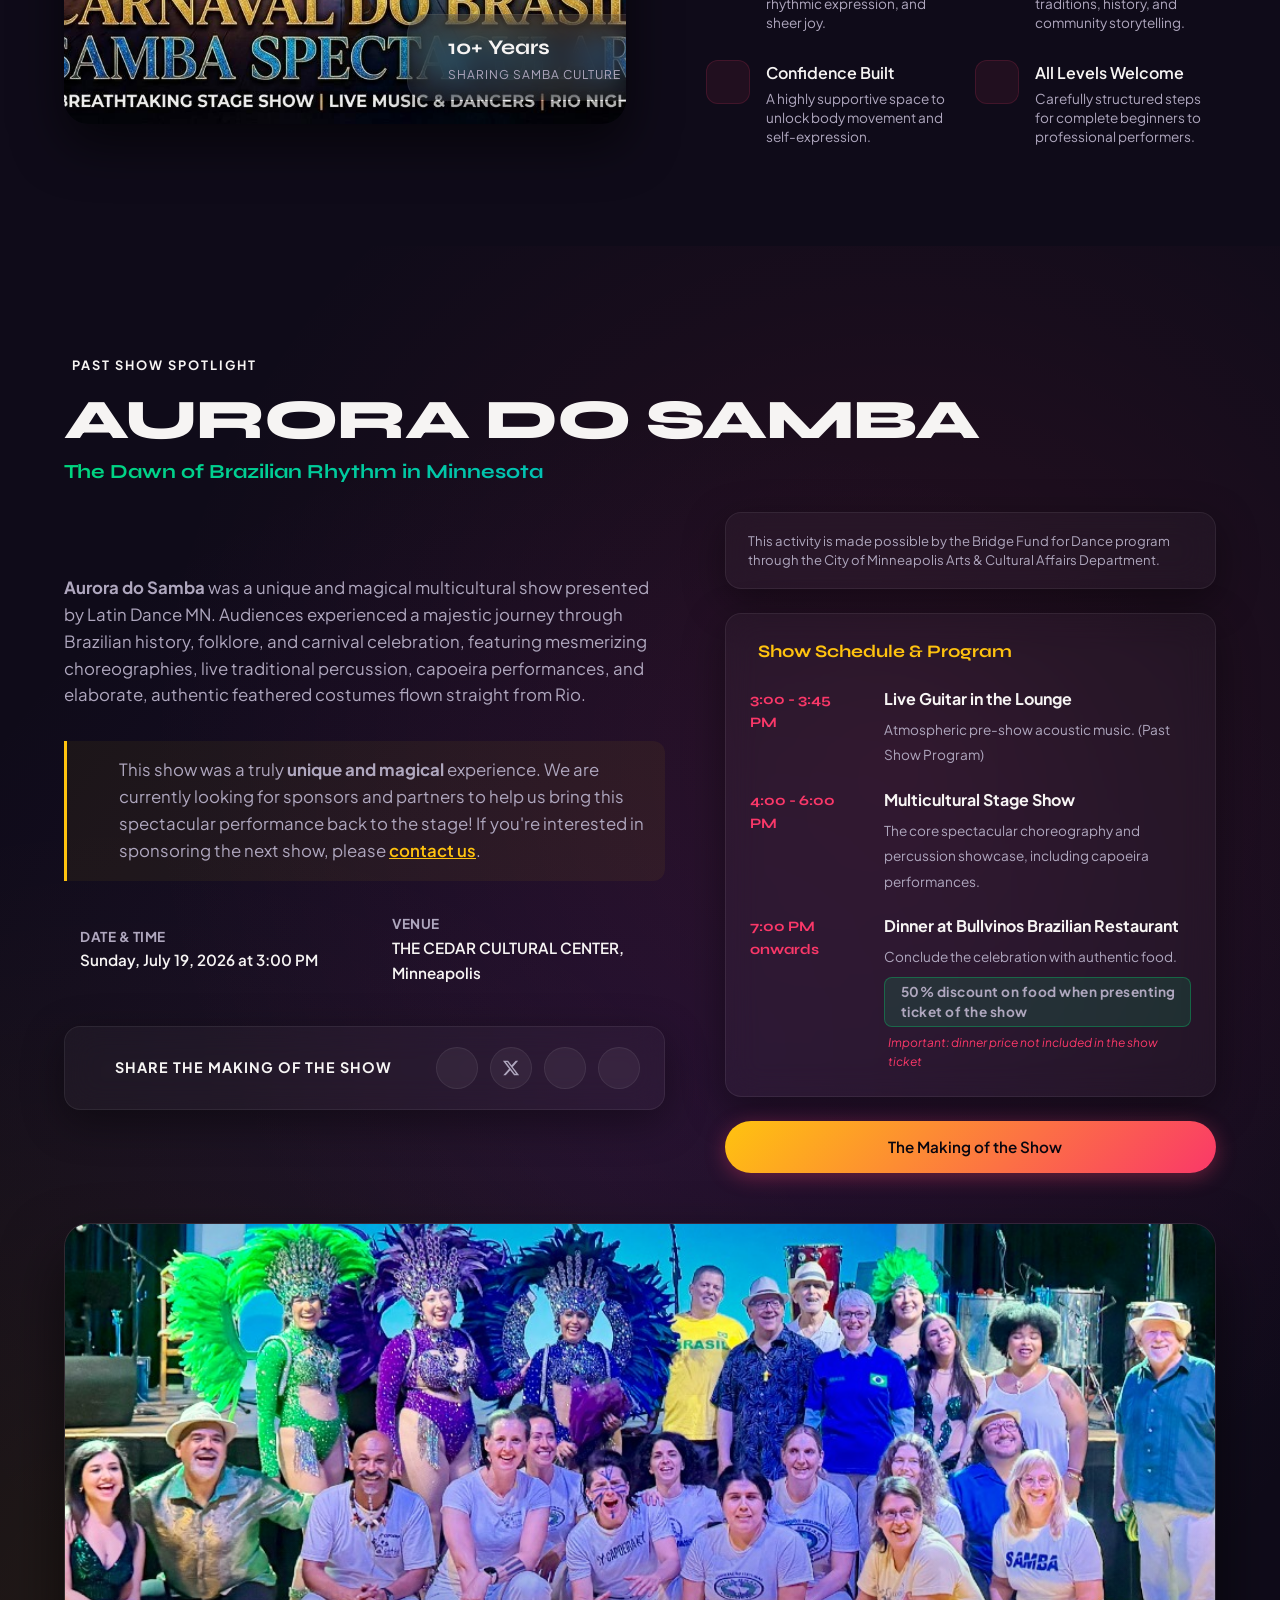
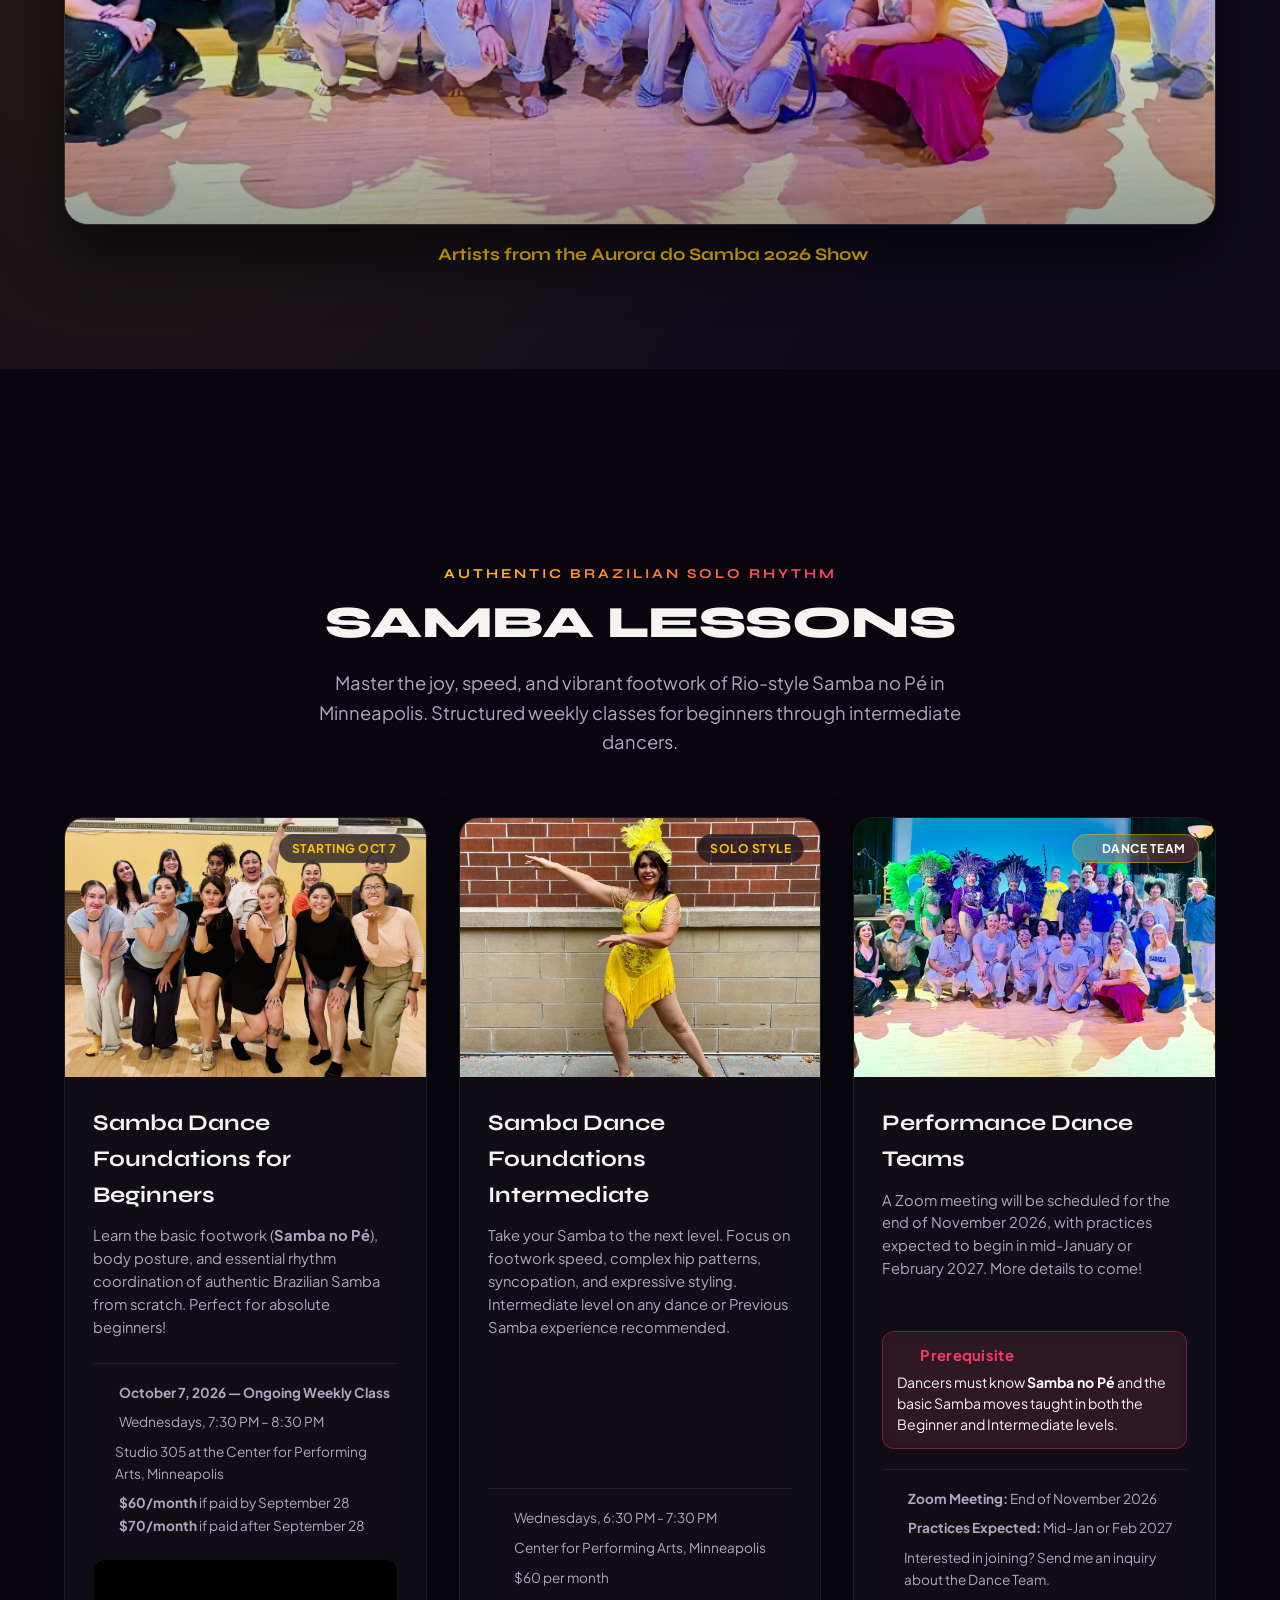
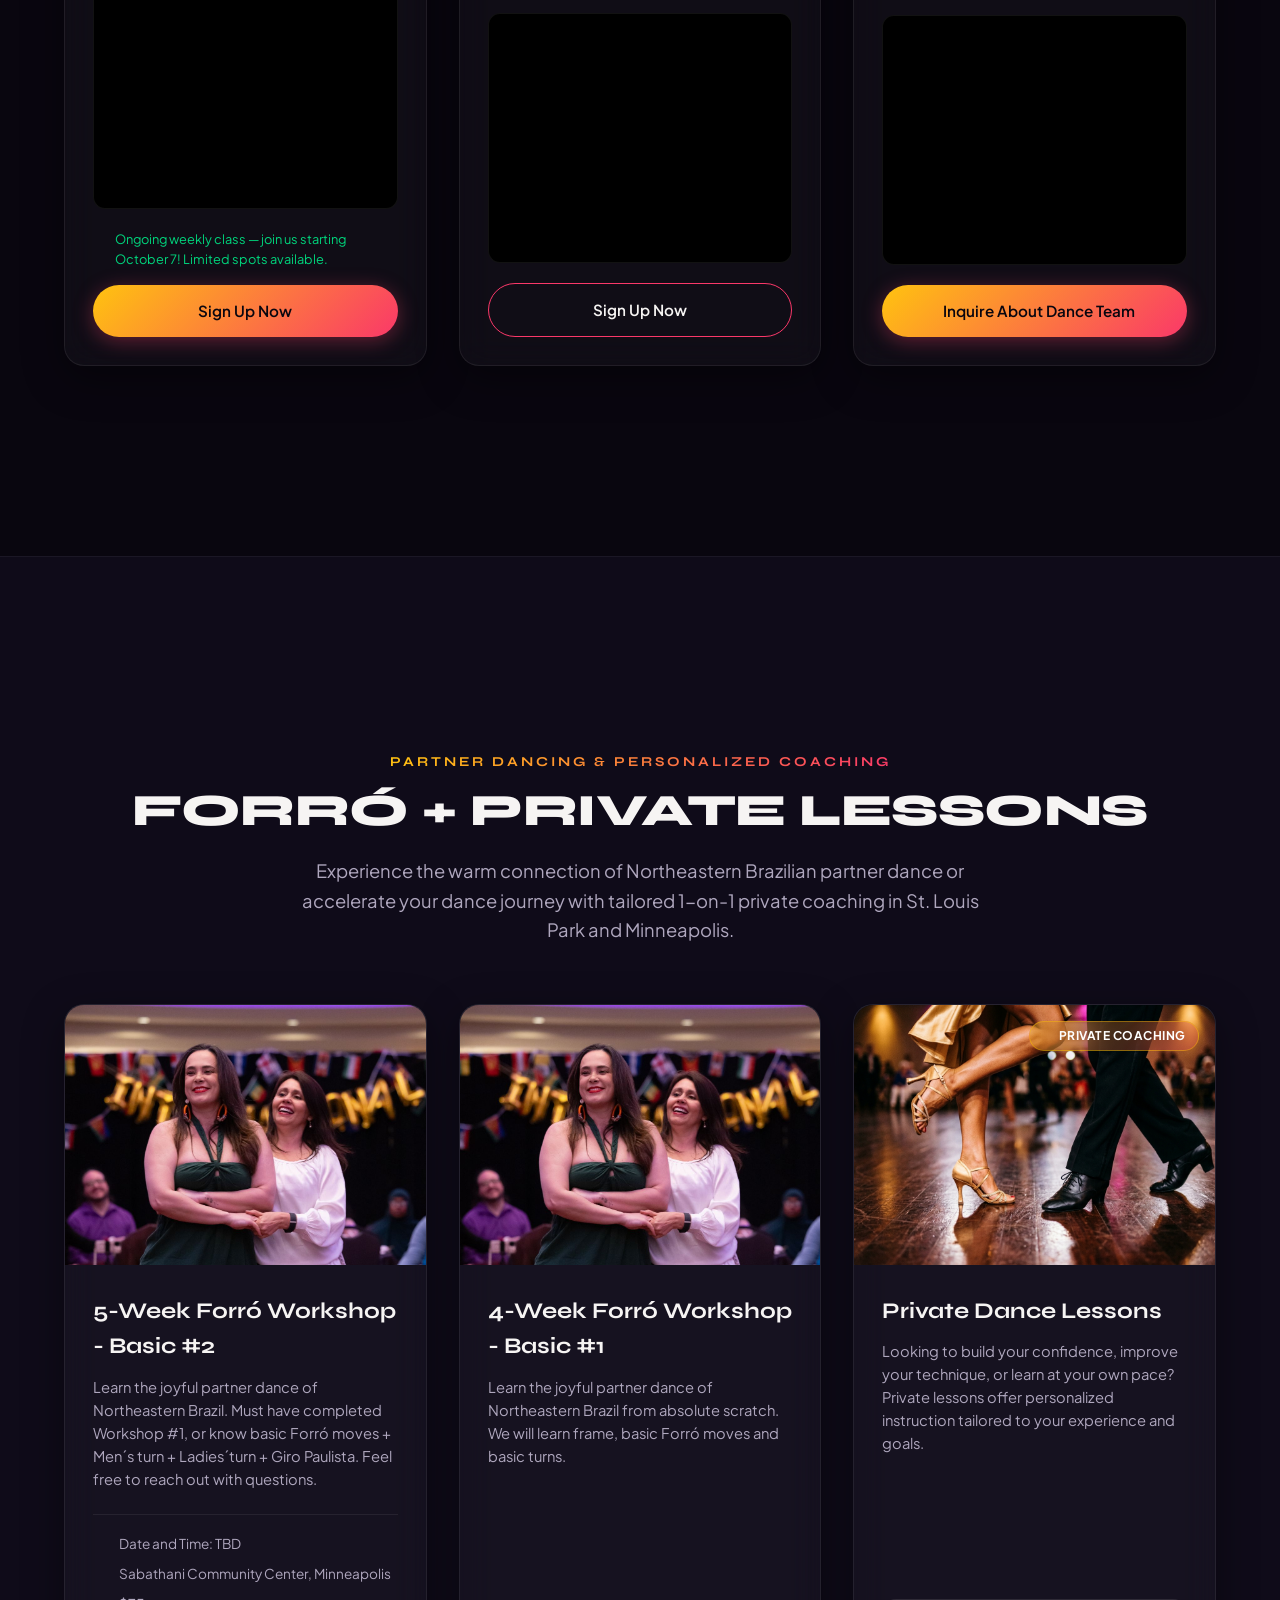
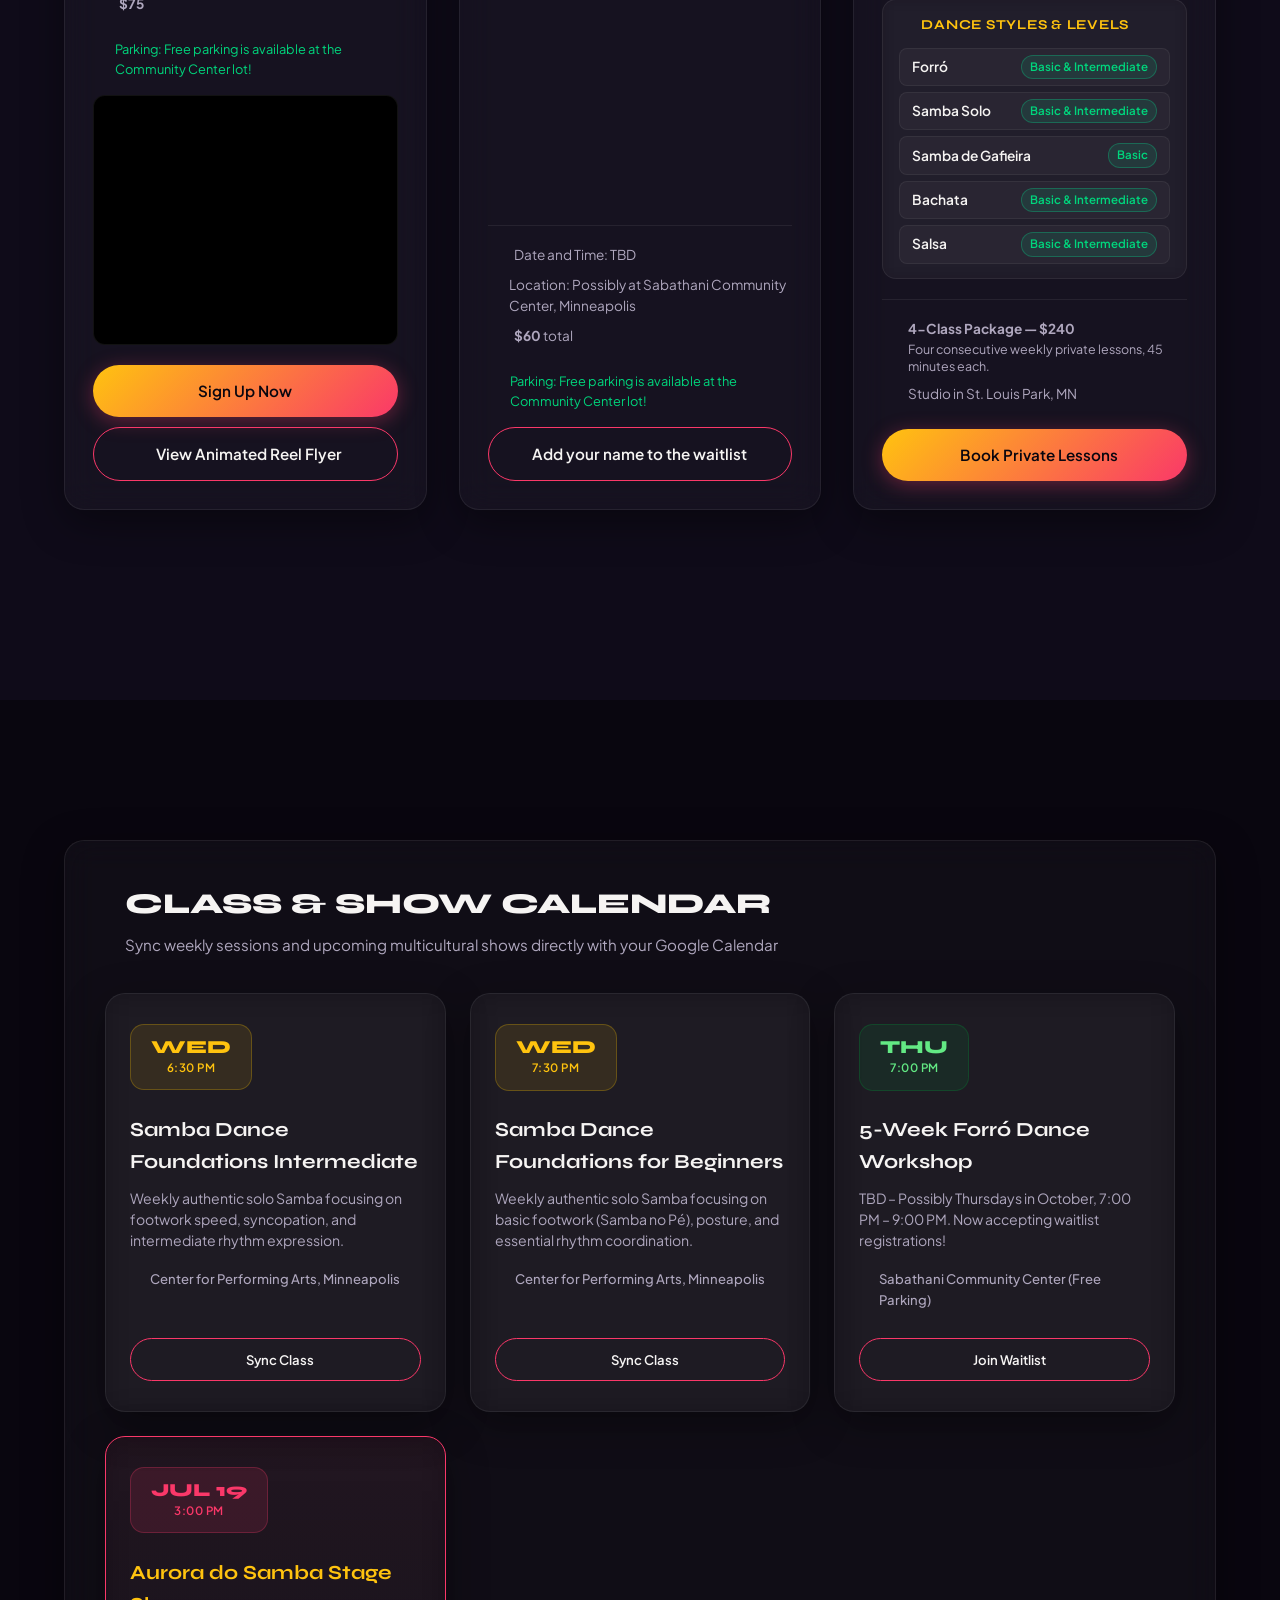
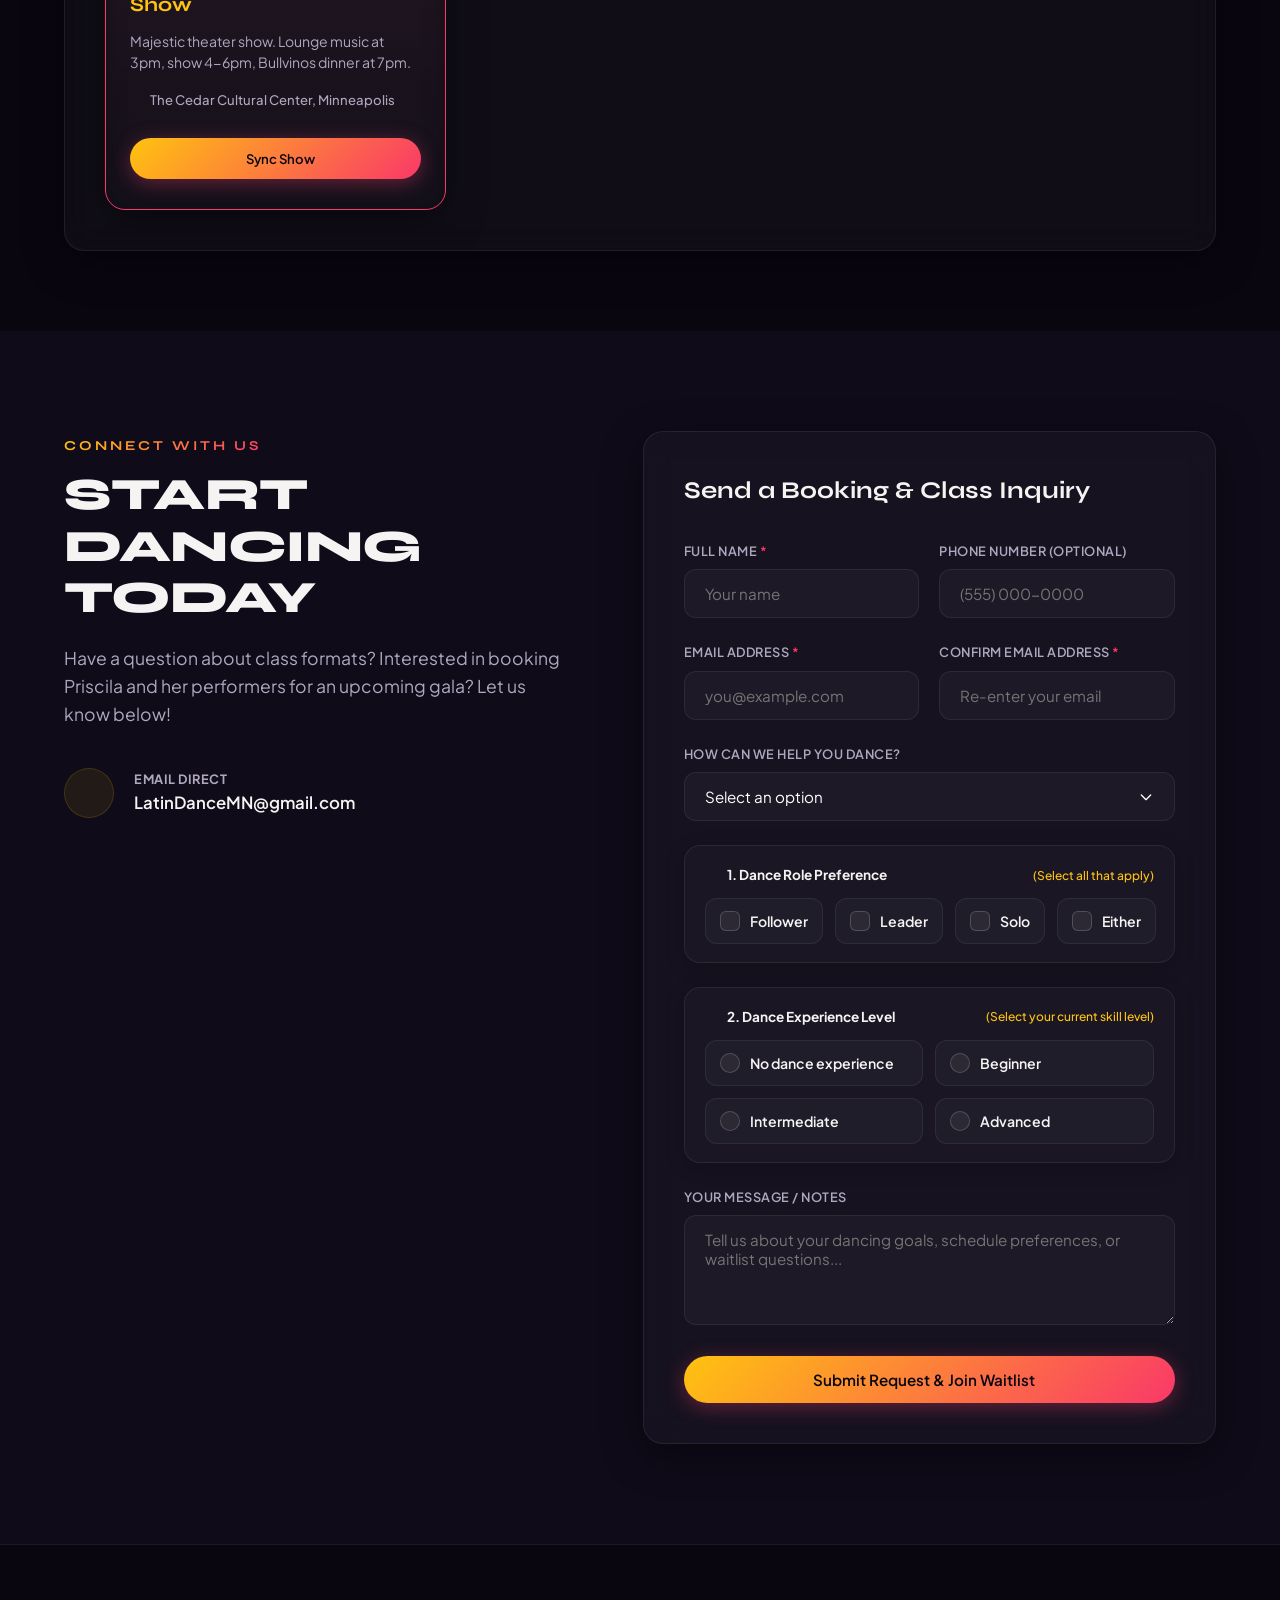
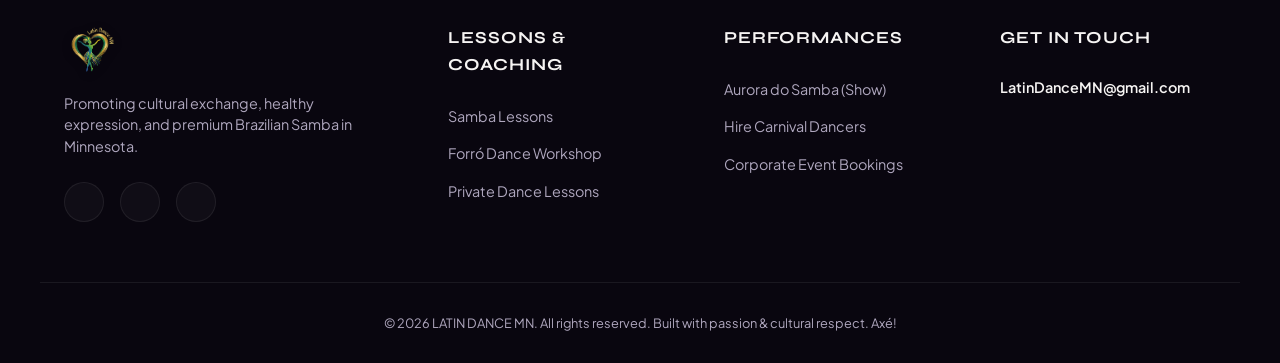
==== commit cfe7fadf: "Updated Forro card" ====
--- a/index.html
+++ b/index.html
@@ -425,35 +425,15 @@
                 <div class="class-card glass animate-on-scroll">
                     <div class="class-img-container">
                         <img src="assets/forro_photo.jpg" alt="5-Week Forró Workshop - Basic #2" class="class-img class-img-top">
-                        <span class="class-tag tag-featured"><i data-lucide="sparkles"></i> Early Bird Special</span>
                     </div>
                     <div class="class-body">
                         <h3 class="class-title">5-Week Forró Workshop - Basic #2</h3>
                         <p class="class-desc">Learn the joyful partner dance of Northeastern Brazil. Must have completed Workshop #1, or know basic Forró moves + Men´s turn + Ladies´turn + Giro Paulista. Feel free to reach out with questions.</p>
-                        
-                        <!-- Early Bird Promotional Banner -->
-                        <div class="promo-callout">
-                            <div class="promo-callout-header">
-                                <i data-lucide="sparkles"></i>
-                                <span>Early Bird Special!</span>
-                            </div>
-                            <div class="promo-callout-body">
-                                Save <strong>$10</strong> when you register and pay by <strong>September 25</strong>.<br>
-                                <span class="promo-price-highlight">5-Week Forró Workshop - Basic #2 for only $65. 🎉</span>
-                            </div>
-                        </div>
 
                         <ul class="class-details">
-                            <li><i data-lucide="clock"></i> Thursdays in October &bull; Time: 7:00 PM – 8:00 PM</li>
+                            <li><i data-lucide="clock"></i> Date and Time: TBD</li>
                             <li><i data-lucide="map-pin"></i> Sabathani Community Center, Minneapolis</li>
-                            <li class="class-pricing-multi">
-                                <i data-lucide="dollar-sign"></i>
-                                <div class="pricing-tier-group">
-                                    <div><strong style="color: var(--accent-gold);">$65 Early Bird</strong> – if registered &amp; paid by September 25 (Save $10!)</div>
-                                    <div><strong>$75</strong> – if paid by September 30</div>
-                                    <div><strong>$85</strong> – if paid after September 30</div>
-                                </div>
-                            </li>
+                            <li><i data-lucide="dollar-sign"></i> <span><strong>$75</strong></span></li>
                         </ul>
                         <div class="class-waiting-list-notice" style="font-size: 0.8rem; color: var(--accent-teal); margin-bottom: 15px; display: flex; align-items: flex-start; gap: 8px;">
                             <i data-lucide="circle-check" style="width: 14px; height: 14px; flex-shrink: 0; margin-top: 2px; color: var(--accent-teal);"></i>
